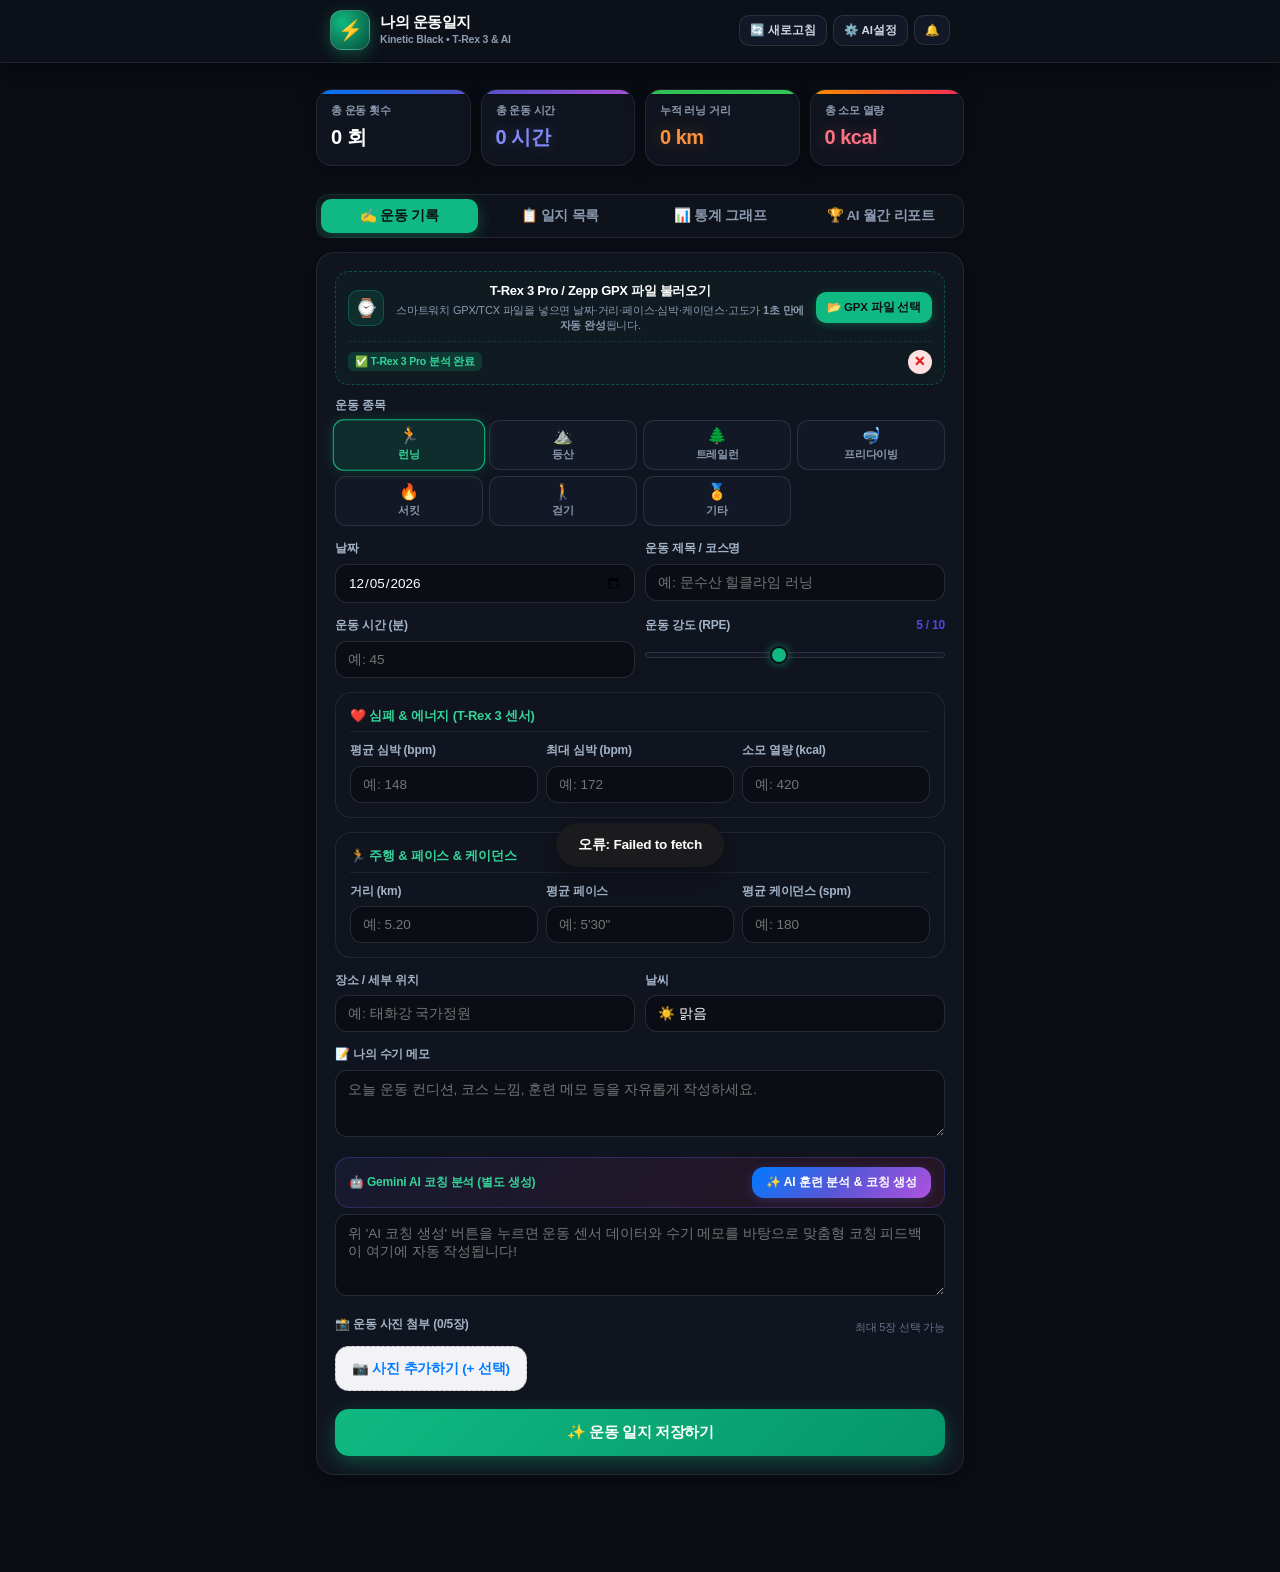
==== index.html @ e581fefd "feat: use real GPX coordinates for 3D relive, alert for non-GPX logs" ====
<!DOCTYPE html>
<html lang="ko">
<head>
  <meta charset="UTF-8">
  <meta name="viewport" content="width=device-width, initial-scale=1.0, maximum-scale=1.0, user-scalable=no">
  <title>🏃 나의 운동일지 | Workout Log</title>
  <!-- Apple Touch Icon & PWA Meta for iOS / Android Home Screen -->
  <link rel="apple-touch-icon" sizes="180x180" href="apple-touch-icon.png">
  <link rel="icon" type="image/png" sizes="32x32" href="favicon-32x32.png">
  <link rel="icon" type="image/png" sizes="192x192" href="icon-192.png">
  <link rel="shortcut icon" href="favicon.ico">
  <link rel="manifest" href="manifest.json">
  <meta name="apple-mobile-web-app-capable" content="yes">
  <meta name="apple-mobile-web-app-status-bar-style" content="black-translucent">
  <meta name="apple-mobile-web-app-title" content="운동일지">
  <meta name="theme-color" content="#0B120F">
  <!-- Chart.js CDN -->
  <script src="https://cdn.jsdelivr.net/npm/chart.js"></script>
  
  <style>
    @import url('https://fonts.googleapis.com/css2?family=Pretendard:wght@300;400;500;600;700;800;900&display=swap');
    
    * {
      box-sizing: border-box;
      margin: 0;
      padding: 0;
      -webkit-tap-highlight-color: transparent;
    }
    
    body {
      font-family: -apple-system, BlinkMacSystemFont, "SF Pro Display", "SF Pro Text", "Pretendard", system-ui, sans-serif;
      background-color: #F2F2F7;
      color: #000000;
      line-height: 1.45;
      -webkit-font-smoothing: antialiased;
      -moz-osx-font-smoothing: grayscale;
      padding-bottom: calc(env(safe-area-inset-bottom, 20px) + 85px);
    }

    .container {
      max-width: 620px;
      margin: 0 auto;
      padding: 12px 16px;
    }

    /* 📱 Apple iOS Dynamic Frosted Navigation Bar */
    .header {
      background: rgba(255, 255, 255, 0.85);
      backdrop-filter: blur(25px);
      -webkit-backdrop-filter: blur(25px);
      border-bottom: 0.5px solid rgba(60, 60, 67, 0.15);
      position: sticky;
      top: 0;
      z-index: 60;
      padding: 12px 16px;
      padding-top: calc(env(safe-area-inset-top, 0px) + 12px);
    }
    .header-inner {
      max-width: 620px;
      margin: 0 auto;
      display: flex;
      align-items: center;
      justify-content: space-between;
    }
    .logo-box {
      display: flex;
      align-items: center;
      gap: 10px;
    }
    .logo-icon {
      width: 40px;
      height: 40px;
      background: linear-gradient(135deg, #007AFF 0%, #5856D6 100%);
      border-radius: 12px;
      display: flex;
      align-items: center;
      justify-content: center;
      font-size: 20px;
      box-shadow: 0 4px 10px rgba(0, 122, 255, 0.3);
    }
    .logo-text h1 {
      font-size: 18px;
      font-weight: 800;
      color: #000000;
      letter-spacing: -0.5px;
      line-height: 1.2;
    }
    .logo-text p {
      font-size: 11px;
      color: #8E8E93;
      font-weight: 600;
      margin-top: 1px;
    }
    
    .header-actions {
      display: flex;
      align-items: center;
      gap: 6px;
    }
    .btn-header {
      background: rgba(118, 118, 128, 0.12);
      border: none;
      padding: 7px 12px;
      border-radius: 16px;
      font-size: 12px;
      font-weight: 700;
      color: #007AFF;
      cursor: pointer;
      display: inline-flex;
      align-items: center;
      gap: 4px;
      transition: all 0.15s ease;
    }
    .btn-header:active {
      background: rgba(118, 118, 128, 0.24);
      transform: scale(0.95);
    }

    /* 📊 Apple Fitness Style Ring & Summary Cards */
    .stats-grid {
      display: grid;
      grid-template-columns: repeat(2, 1fr);
      gap: 10px;
      margin-top: 14px;
    }
    @media (min-width: 480px) {
      .stats-grid { grid-template-columns: repeat(4, 1fr); }
    }
    .stat-card {
      background: #FFFFFF;
      padding: 14px 15px;
      border-radius: 18px;
      border: 0.5px solid rgba(0, 0, 0, 0.05);
      box-shadow: 0 2px 8px rgba(0, 0, 0, 0.03), 0 8px 20px rgba(0, 0, 0, 0.02);
      position: relative;
      overflow: hidden;
      transition: transform 0.15s;
    }
    .stat-card::before {
      content: '';
      position: absolute;
      top: 0; left: 0; right: 0;
      height: 3.5px;
      border-radius: 18px 18px 0 0;
    }
    .stat-card:nth-child(1)::before { background: linear-gradient(90deg, #007AFF, #5856D6); }
    .stat-card:nth-child(2)::before { background: linear-gradient(90deg, #5856D6, #AF52DE); }
    .stat-card:nth-child(3)::before { background: linear-gradient(90deg, #34C759, #30D158); }
    .stat-card:nth-child(4)::before { background: linear-gradient(90deg, #FF9500, #FF2D55); }

    .stat-label {
      font-size: 11.5px;
      color: #8E8E93;
      font-weight: 700;
      letter-spacing: -0.2px;
      text-transform: uppercase;
    }
    .stat-val {
      font-size: 20px;
      font-weight: 900;
      margin-top: 4px;
      color: #000000;
      letter-spacing: -0.6px;
    }
    .stat-val.orange { color: #FF9500; }
    .stat-val.emerald { color: #34C759; }
    .stat-val.indigo { color: #5856D6; }
    .stat-val.rose { color: #FF2D55; }

    /* 🔘 iOS Segmented Control (Top Tabs) */
    .nav-tabs {
      display: flex;
      background: rgba(118, 118, 128, 0.14);
      padding: 3.5px;
      border-radius: 14px;
      margin-top: 14px;
      gap: 3px;
    }
    .nav-tab {
      flex: 1;
      border: none;
      background: transparent;
      padding: 10px 4px;
      border-radius: 11px;
      font-size: 13.5px;
      font-weight: 600;
      color: #636366;
      cursor: pointer;
      transition: all 0.2s cubic-bezier(0.4, 0, 0.2, 1);
      text-align: center;
      letter-spacing: -0.3px;
    }
    .nav-tab.active {
      background: #FFFFFF;
      color: #000000;
      font-weight: 800;
      box-shadow: 0 3px 9px rgba(0, 0, 0, 0.12), 0 0.5px 2px rgba(0, 0, 0, 0.06);
    }

    /* 📦 iOS Grouped Inset Card */
    .card {
      background: #FFFFFF;
      border-radius: 22px;
      border: 0.5px solid rgba(0, 0, 0, 0.05);
      box-shadow: 0 2px 10px rgba(0, 0, 0, 0.03);
      padding: 18px 16px;
      margin-top: 14px;
    }

    /* Input Mode Toggle */
    .input-mode-toggle {
      display: flex;
      background: #F2F2F7;
      padding: 3.5px;
      border-radius: 12px;
      margin-bottom: 14px;
      border: 0.5px solid rgba(60, 60, 67, 0.08);
      gap: 4px;
    }
    .mode-btn {
      flex: 1;
      border: none;
      background: transparent;
      padding: 8px 6px;
      border-radius: 9px;
      font-size: 12.5px;
      font-weight: 600;
      color: #8E8E93;
      cursor: pointer;
      transition: all 0.15s;
      display: flex;
      align-items: center;
      justify-content: center;
      gap: 4px;
    }
    .mode-btn.active {
      background: #FFFFFF;
      color: #007AFF;
      font-weight: 800;
      box-shadow: 0 1px 4px rgba(0,0,0,0.08);
    }

    /* ⌚ Zepp / T-Rex GPX & TCX Apple Watch Style Importer Box */
    .gpx-import-box {
      background: linear-gradient(135deg, rgba(52, 199, 89, 0.09) 0%, rgba(0, 122, 255, 0.09) 100%);
      border: 1.5px dashed rgba(0, 122, 255, 0.45);
      border-radius: 18px;
      padding: 15px;
      margin-bottom: 14px;
      cursor: pointer;
      transition: all 0.2s ease;
    }
    .gpx-import-box:hover {
      background: linear-gradient(135deg, rgba(52, 199, 89, 0.14) 0%, rgba(0, 122, 255, 0.14) 100%);
      border-color: #007AFF;
    }
    .gpx-import-box.dragover {
      border-color: #007AFF;
      background: rgba(0, 122, 255, 0.18);
      box-shadow: 0 0 0 3px rgba(0, 122, 255, 0.25);
    }
    .gpx-import-inner {
      display: flex;
      align-items: center;
      justify-content: space-between;
      gap: 12px;
    }
    .gpx-icon {
      font-size: 24px;
      flex-shrink: 0;
      width: 44px;
      height: 44px;
      background: #FFFFFF;
      border-radius: 14px;
      display: flex;
      align-items: center;
      justify-content: center;
      border: 0.5px solid rgba(0, 122, 255, 0.25);
      box-shadow: 0 2px 8px rgba(0, 0, 0, 0.06);
    }
    .gpx-text { flex: 1; min-width: 0; }
    .gpx-text strong {
      display: block;
      font-size: 14px;
      color: #000000;
      font-weight: 800;
      letter-spacing: -0.3px;
    }
    .gpx-text p {
      font-size: 11.5px;
      color: #636366;
      margin-top: 2px;
      line-height: 1.35;
    }
    .gpx-upload-btn {
      background: #007AFF;
      color: #FFFFFF;
      border: none;
      padding: 9px 15px;
      border-radius: 14px;
      font-size: 12.5px;
      font-weight: 700;
      cursor: pointer;
      white-space: nowrap;
      flex-shrink: 0;
      transition: all 0.15s;
      display: inline-flex;
      align-items: center;
      gap: 4px;
      box-shadow: 0 3px 10px rgba(0, 122, 255, 0.35);
    }
    .gpx-upload-btn:active {
      background: #0062cc;
      transform: scale(0.96);
    }
    
    .gpx-result-banner {
      margin-top: 12px;
      padding-top: 10px;
      border-top: 1px dashed rgba(0, 122, 255, 0.3);
      display: flex;
      align-items: center;
      justify-content: space-between;
      gap: 8px;
      font-size: 12px;
    }
    .gpx-result-content {
      display: flex;
      flex-wrap: wrap;
      align-items: center;
      gap: 6px;
    }
    .gpx-badge {
      background: #D4F7DC;
      color: #197B30;
      font-weight: 800;
      font-size: 11px;
      padding: 3px 9px;
      border-radius: 8px;
    }
    .gpx-summary-text {
      font-weight: 700;
      color: #1C1C1E;
      font-size: 12.5px;
    }
    .gpx-clear-btn {
      background: #FEE2E2;
      border: none;
      color: #DC2626;
      width: 24px;
      height: 24px;
      border-radius: 50%;
      font-size: 12px;
      font-weight: 800;
      cursor: pointer;
      display: flex;
      align-items: center;
      justify-content: center;
    }

    /* 🏃 iOS Apple Watch Squircle Sport Selector Grid */
    .sport-grid {
      display: grid;
      grid-template-columns: repeat(3, 1fr);
      gap: 8px;
      margin-top: 6px;
    }
    @media (min-width: 480px) {
      .sport-grid { grid-template-columns: repeat(6, 1fr); }
    }
    .sport-btn {
      background: #F2F2F7;
      border: 0.5px solid rgba(60, 60, 67, 0.08);
      border-radius: 16px;
      padding: 12px 4px;
      display: flex;
      flex-direction: column;
      align-items: center;
      gap: 4px;
      cursor: pointer;
      font-size: 12.5px;
      font-weight: 700;
      color: #3A3A3C;
      transition: all 0.15s cubic-bezier(0.4, 0, 0.2, 1);
    }
    .sport-btn .icon { font-size: 22px; }
    .sport-btn.active {
      background: #007AFF;
      color: #FFFFFF;
      border-color: transparent;
      box-shadow: 0 4px 14px rgba(0, 122, 255, 0.4);
      transform: scale(1.03);
    }
    .sport-btn:active {
      transform: scale(0.95);
    }

    /* 📝 iOS Clean Form Controls */
    .form-group { margin-top: 14px; }
    .form-label {
      display: block;
      font-size: 12.5px;
      font-weight: 700;
      color: #8E8E93;
      margin-bottom: 5px;
      letter-spacing: -0.2px;
    }
    .form-input, .form-select, .form-textarea {
      width: 100%;
      padding: 12px 14px;
      border: 0.5px solid rgba(60, 60, 67, 0.15);
      border-radius: 14px;
      font-size: 15px;
      background: #F2F2F7;
      color: #000000;
      outline: none;
      font-family: inherit;
      -webkit-appearance: none;
      transition: all 0.2s;
    }
    .form-input:focus, .form-select:focus, .form-textarea:focus {
      background: #FFFFFF;
      border-color: #007AFF;
      box-shadow: 0 0 0 3.5px rgba(0, 122, 255, 0.18);
    }
    .grid-2 { display: grid; grid-template-columns: 1fr 1fr; gap: 10px; }
    .grid-3 { display: grid; grid-template-columns: 1fr 1fr 1fr; gap: 8px; }

    /* Dynamic Category Box */
    .dynamic-box {
      margin-top: 14px;
      padding: 14px 15px;
      border-radius: 18px;
      border: 0.5px solid rgba(60, 60, 67, 0.08);
      background: #F2F2F7;
    }
    .box-title {
      font-size: 12.5px;
      font-weight: 800;
      color: #3A3A3C;
      margin-bottom: 8px;
      display: flex;
      align-items: center;
      gap: 5px;
      letter-spacing: -0.2px;
    }

    /* 🤖 GEMINI AI COACH BAR (Apple Intelligence Style) */
    .ai-coach-bar {
      display: flex;
      align-items: center;
      justify-content: space-between;
      background: linear-gradient(135deg, rgba(88, 86, 214, 0.1) 0%, rgba(255, 45, 85, 0.1) 100%);
      border: 0.5px solid rgba(88, 86, 214, 0.3);
      border-radius: 14px;
      padding: 9px 13px;
      margin-bottom: 6px;
    }
    .ai-coach-btn {
      background: linear-gradient(135deg, #007AFF 0%, #5856D6 50%, #AF52DE 100%);
      color: #FFFFFF;
      border: none;
      padding: 7px 14px;
      border-radius: 12px;
      font-size: 12px;
      font-weight: 800;
      cursor: pointer;
      display: inline-flex;
      align-items: center;
      gap: 4px;
      box-shadow: 0 2px 10px rgba(88, 86, 214, 0.3);
      transition: all 0.15s;
    }
    .ai-coach-btn:active {
      transform: scale(0.96);
      opacity: 0.9;
    }
    .ai-coach-btn:disabled {
      background: #C7C7CC;
      box-shadow: none;
      cursor: not-allowed;
    }

    /* Multi Photo Upload */
    .photo-upload-btn {
      display: inline-flex;
      align-items: center;
      gap: 6px;
      background: #F2F2F7;
      border: 1px dashed rgba(60, 60, 67, 0.3);
      padding: 12px 16px;
      border-radius: 14px;
      font-size: 13.5px;
      font-weight: 700;
      color: #007AFF;
      cursor: pointer;
      transition: all 0.2s;
    }
    .photo-upload-btn:active { background: #E5E5EA; }
    
    .photos-preview-grid {
      display: grid;
      grid-template-columns: repeat(auto-fill, minmax(88px, 1fr));
      gap: 8px;
      margin-top: 10px;
    }
    .photo-preview-item {
      position: relative;
      border-radius: 14px;
      overflow: hidden;
      aspect-ratio: 1 / 1;
      background: #000000;
      border: 0.5px solid rgba(0, 0, 0, 0.1);
      box-shadow: 0 2px 6px rgba(0,0,0,0.08);
    }
    .photo-preview-item img {
      width: 100%;
      height: 100%;
      object-fit: cover;
      display: block;
    }
    .photo-delete-btn {
      position: absolute;
      top: 4px;
      right: 4px;
      background: rgba(255, 59, 48, 0.95);
      color: #FFFFFF;
      border: none;
      border-radius: 50%;
      width: 24px;
      height: 24px;
      font-size: 13px;
      font-weight: 800;
      cursor: pointer;
      display: flex;
      align-items: center;
      justify-content: center;
      box-shadow: 0 2px 5px rgba(0,0,0,0.3);
    }

    /* 🚀 iOS Primary Action Button */
    .submit-btn {
      width: 100%;
      margin-top: 18px;
      background: #007AFF;
      color: #FFFFFF;
      border: none;
      padding: 15px;
      border-radius: 16px;
      font-size: 16.5px;
      font-weight: 800;
      letter-spacing: -0.4px;
      cursor: pointer;
      box-shadow: 0 5px 16px rgba(0, 122, 255, 0.38);
      transition: all 0.15s ease;
    }
    .submit-btn:active {
      transform: scale(0.98);
      background: #0062cc;
    }
    .submit-btn:disabled {
      background: #C7C7CC;
      box-shadow: none;
      cursor: not-allowed;
    }

    /* Filter Pills */
    .filter-scroll {
      display: flex;
      gap: 6px;
      overflow-x: auto;
      padding-bottom: 4px;
      margin-top: 12px;
      -webkit-overflow-scrolling: touch;
    }
    .filter-pill {
      white-space: nowrap;
      border: 0.5px solid rgba(60, 60, 67, 0.15);
      background: #FFFFFF;
      color: #636366;
      padding: 7px 14px;
      border-radius: 18px;
      font-size: 13px;
      font-weight: 700;
      cursor: pointer;
      transition: all 0.15s;
    }
    .filter-pill.active {
      background: #007AFF;
      color: #FFFFFF;
      border-color: #007AFF;
      box-shadow: 0 3px 10px rgba(0, 122, 255, 0.3);
    }

    /* 📋 iOS Workout Log List Cards */
    .log-item {
      background: #FFFFFF;
      border: 0.5px solid rgba(0, 0, 0, 0.05);
      border-radius: 20px;
      padding: 16px 17px;
      margin-top: 12px;
      box-shadow: 0 2px 10px rgba(0, 0, 0, 0.03);
    }
    .log-item-header {
      display: flex;
      justify-content: space-between;
      align-items: center;
      margin-bottom: 7px;
    }
    .sport-tag {
      font-size: 11.5px;
      font-weight: 800;
      padding: 3px 9px;
      border-radius: 7px;
      background: rgba(0, 122, 255, 0.12);
      color: #007AFF;
    }
    .sport-tag.running { background: rgba(255, 149, 0, 0.14); color: #FF9500; }
    .sport-tag.hiking { background: rgba(52, 199, 89, 0.14); color: #34C759; }
    .sport-tag.trail { background: rgba(0, 199, 190, 0.14); color: #00C7BE; }
    .sport-tag.diving { background: rgba(90, 200, 250, 0.14); color: #007AFF; }
    .sport-tag.circuit { background: rgba(255, 45, 85, 0.14); color: #FF2D55; }
    .sport-tag.walking { background: rgba(175, 82, 222, 0.14); color: #AF52DE; }

    .log-date {
      font-size: 12.5px;
      color: #8E8E93;
      font-weight: 600;
    }
    .log-title {
      font-size: 16px;
      font-weight: 800;
      color: #000000;
      margin-bottom: 7px;
      letter-spacing: -0.3px;
    }
    
    .log-actions {
      display: flex;
      align-items: center;
      gap: 5px;
    }
    .btn-action {
      border: none;
      background: #F2F2F7;
      padding: 5px 9px;
      border-radius: 9px;
      font-size: 11.5px;
      font-weight: 700;
      color: #636366;
      cursor: pointer;
      transition: all 0.15s;
    }
    .btn-action.edit:active { background: rgba(0, 122, 255, 0.15); color: #007AFF; }
    .btn-action.del:active { background: rgba(255, 59, 48, 0.15); color: #FF3B30; }

    .log-metrics {
      display: flex;
      flex-wrap: wrap;
      gap: 7px 11px;
      font-size: 13.5px;
      font-weight: 700;
      margin-bottom: 7px;
    }
    .metric-badge {
      display: inline-flex;
      align-items: center;
      gap: 3px;
    }
    .metric-val { color: #007AFF; font-weight: 800; }
    .metric-rpe {
      background: rgba(0, 122, 255, 0.12);
      color: #007AFF;
      font-size: 11.5px;
      padding: 2px 7px;
      border-radius: 7px;
      font-weight: 800;
    }
    .log-notes {
      font-size: 13px;
      color: #3A3A3C;
      background: #F2F2F7;
      padding: 12px 14px;
      border-radius: 14px;
      margin-top: 7px;
      white-space: pre-wrap;
      line-height: 1.5;
      border-left: 3.5px solid #007AFF;
    }

    /* Log Multi-Photo Gallery Horizontal Scroll */
    .log-photos-gallery {
      display: flex;
      gap: 8px;
      overflow-x: auto;
      margin-top: 10px;
      padding-bottom: 4px;
      -webkit-overflow-scrolling: touch;
    }
    .log-photo-item {
      flex: 0 0 135px;
      height: 110px;
      border-radius: 14px;
      overflow: hidden;
      background: #E5E5EA;
      border: 0.5px solid rgba(0, 0, 0, 0.08);
      cursor: pointer;
    }
    .log-photo-item.single {
      flex: 1 1 100%;
      height: 190px;
    }
    .log-photo-item img {
      width: 100%;
      height: 100%;
      object-fit: cover;
      display: block;
      transition: transform 0.2s;
    }
    .log-photo-item:active img { transform: scale(0.97); }

    /* 💬 COMMENTS SECTION (원래의 작고 깔끔한 글자 크기 복원) */
    .comments-wrapper {
      margin-top: 10px;
      border-top: 1px dashed rgba(60, 60, 67, 0.15);
      padding-top: 8px;
    }
    .comments-header {
      display: flex;
      justify-content: space-between;
      align-items: center;
      font-size: 11px;
      font-weight: 700;
      color: #8E8E93;
      margin-bottom: 6px;
    }
    .comment-list {
      display: flex;
      flex-direction: column;
      gap: 5px;
      margin-bottom: 6px;
    }
    .comment-item {
      background: #F2F2F7;
      border: 0.5px solid rgba(60, 60, 67, 0.08);
      border-radius: 9px;
      padding: 6px 9px;
      font-size: 11px;
    }
    .comment-header {
      display: flex;
      justify-content: space-between;
      align-items: center;
      margin-bottom: 2px;
    }
    .comment-author {
      font-weight: 700;
      color: #007AFF;
      display: flex;
      align-items: center;
      gap: 3px;
      font-size: 11px;
    }
    .comment-meta-right {
      display: flex;
      align-items: center;
      gap: 4px;
    }
    .comment-time {
      font-size: 9.5px;
      color: #8E8E93;
    }
    .comment-action-btn {
      background: none;
      border: none;
      font-size: 10.5px;
      color: #8E8E93;
      cursor: pointer;
      padding: 1px 3px;
      border-radius: 4px;
      line-height: 1;
    }
    .comment-action-btn:active { color: #007AFF; background: rgba(0, 122, 255, 0.12); }
    .comment-action-btn.delete:active { color: #FF3B30; background: rgba(255, 59, 48, 0.12); }
    .comment-text {
      color: #1C1C1E;
      line-height: 1.35;
      word-break: break-word;
      font-size: 11px;
    }

    /* 💬 댓글 입력 폼 (작성자란 너비 슬림 최적화) */
    .comment-form {
      display: flex;
      gap: 5px;
      margin-top: 6px;
      align-items: center;
    }
    .comment-input-author {
      width: 64px !important;
      min-width: 64px !important;
      max-width: 64px !important;
      flex: 0 0 64px !important;
      padding: 6px 2px !important;
      border: 0.5px solid rgba(60, 60, 67, 0.2) !important;
      border-radius: 8px !important;
      font-size: 11px !important;
      font-weight: 700;
      outline: none;
      background: #FFFFFF !important;
      text-align: center;
      text-align-last: center;
      font-family: inherit;
      color: #1C1C1E;
      cursor: pointer;
    }
    .comment-input-text {
      flex: 1 1 auto;
      min-width: 0;
      padding: 6px 9px !important;
      border: 0.5px solid rgba(60, 60, 67, 0.2) !important;
      border-radius: 8px !important;
      font-size: 11.5px !important;
      outline: none;
      background: #FFFFFF !important;
      font-family: inherit;
      color: #1C1C1E;
      -webkit-appearance: none;
    }
    .comment-input-author:focus, .comment-input-text:focus {
      border-color: #007AFF !important;
      box-shadow: 0 0 0 2px rgba(0, 122, 255, 0.15) !important;
    }
    .comment-btn-submit {
      background: #007AFF;
      color: #FFFFFF;
      border: none;
      padding: 6px 11px;
      border-radius: 8px;
      font-size: 11.5px;
      font-weight: 700;
      cursor: pointer;
      white-space: nowrap;
      flex-shrink: 0;
      transition: all 0.15s;
    }
    .comment-btn-submit:active { transform: scale(0.96); }

    /* Chart Box */
    .chart-box {
      background: #FFFFFF;
      border-radius: 22px;
      border: 0.5px solid rgba(0, 0, 0, 0.05);
      box-shadow: 0 2px 10px rgba(0, 0, 0, 0.03);
      padding: 18px;
      margin-top: 14px;
    }
    .chart-title {
      font-size: 14.5px;
      font-weight: 800;
      color: #000000;
      margin-bottom: 12px;
    }
    .chart-container {
      position: relative;
      height: 220px;
      width: 100%;
    }

    /* 🔍 iOS Fullscreen Gallery Modal */
    .modal-overlay {
      position: fixed;
      top: 0; left: 0; right: 0; bottom: 0;
      background: rgba(0, 0, 0, 0.65);
      backdrop-filter: blur(20px);
      -webkit-backdrop-filter: blur(20px);
      z-index: 150;
      display: flex;
      align-items: center;
      justify-content: center;
      padding: 16px;
    }
    .modal-content {
      background: #FFFFFF;
      border-radius: 24px;
      max-width: 500px;
      width: 100%;
      max-height: 90vh;
      overflow-y: auto;
      padding: 22px 18px;
      box-shadow: 0 20px 50px rgba(0, 0, 0, 0.3);
    }
    .modal-header {
      display: flex;
      justify-content: space-between;
      align-items: center;
      margin-bottom: 14px;
      border-bottom: 0.5px solid rgba(60, 60, 67, 0.12);
      padding-bottom: 10px;
    }
    .modal-title {
      font-size: 17.5px;
      font-weight: 800;
      color: #000000;
      letter-spacing: -0.3px;
    }
    .modal-close-btn {
      background: #E5E5EA;
      border: none;
      font-size: 14px;
      font-weight: 800;
      color: #8E8E93;
      width: 30px;
      height: 30px;
      border-radius: 50%;
      cursor: pointer;
      display: flex;
      align-items: center;
      justify-content: center;
    }

    /* 🔍 iOS Fullscreen Gallery Lightbox Modal (사진 확대 & 좌우 스와이프) */
    #photoModal {
      position: fixed !important;
      top: 0 !important;
      left: 0 !important;
      right: 0 !important;
      bottom: 0 !important;
      width: 100vw !important;
      height: 100vh !important;
      background: rgba(0, 0, 0, 0.94) !important;
      backdrop-filter: blur(25px) !important;
      -webkit-backdrop-filter: blur(25px) !important;
      z-index: 9999 !important;
      display: flex !important;
      align-items: center !important;
      justify-content: center !important;
      padding: 16px !important;
      touch-action: none;
    }
    #photoModal.hidden {
      display: none !important;
    }
    .photo-modal-content {
      position: relative;
      max-width: 95vw;
      max-height: 90vh;
      display: flex;
      flex-direction: column;
      align-items: center;
      justify-content: center;
      width: 100%;
    }
    .photo-modal-img-wrap {
      max-width: 100%;
      max-height: 80vh;
      display: flex;
      align-items: center;
      justify-content: center;
      user-select: none;
      touch-action: pan-y;
      width: 100%;
    }
    .photo-modal-img {
      max-width: 100%;
      max-height: 75vh;
      border-radius: 16px;
      object-fit: contain;
      box-shadow: 0 16px 40px rgba(0,0,0,0.6);
      transition: transform 0.2s ease-out;
    }
    .photo-modal-close {
      position: absolute;
      top: -45px;
      right: 4px;
      background: rgba(255, 255, 255, 0.25);
      backdrop-filter: blur(15px);
      -webkit-backdrop-filter: blur(15px);
      border: none;
      color: #FFFFFF;
      font-size: 18px;
      font-weight: 800;
      width: 36px;
      height: 36px;
      border-radius: 50%;
      cursor: pointer;
      display: flex;
      align-items: center;
      justify-content: center;
      z-index: 100;
      box-shadow: 0 2px 8px rgba(0,0,0,0.3);
    }
    .photo-nav-btn {
      position: absolute;
      top: 50%;
      transform: translateY(-50%);
      background: rgba(30, 30, 30, 0.7);
      backdrop-filter: blur(15px);
      -webkit-backdrop-filter: blur(15px);
      color: #FFFFFF;
      border: 0.5px solid rgba(255, 255, 255, 0.2);
      font-size: 28px;
      width: 46px;
      height: 46px;
      border-radius: 50%;
      cursor: pointer;
      display: flex;
      align-items: center;
      justify-content: center;
      z-index: 90;
      transition: all 0.15s;
    }
    .photo-nav-btn.prev { left: -52px; }
    .photo-nav-btn.next { right: -52px; }
    @media (max-width: 600px) {
      .photo-nav-btn.prev { left: 8px; }
      .photo-nav-btn.next { right: 8px; }
    }
    .photo-modal-counter {
      color: #FFFFFF;
      font-size: 13.5px;
      font-weight: 800;
      margin-top: 12px;
      background: rgba(255, 255, 255, 0.15);
      backdrop-filter: blur(15px);
      -webkit-backdrop-filter: blur(15px);
      padding: 4px 14px;
      border-radius: 14px;
      letter-spacing: -0.2px;
    }

    /* 📄 iOS Pagination Bar */
    .pagination-bar {
      display: flex;
      align-items: center;
      justify-content: space-between;
      background: #FFFFFF;
      border: 0.5px solid rgba(0, 0, 0, 0.05);
      border-radius: 18px;
      padding: 11px 15px;
      margin-top: 14px;
      box-shadow: 0 2px 8px rgba(0, 0, 0, 0.02);
    }
    .page-nav-btn {
      background: #F2F2F7;
      border: none;
      border-radius: 11px;
      padding: 8px 15px;
      font-size: 13px;
      font-weight: 700;
      color: #007AFF;
      cursor: pointer;
      transition: all 0.15s;
    }
    .page-nav-btn:active:not(:disabled) {
      background: #E5E5EA;
      transform: scale(0.96);
    }
    .page-nav-btn:disabled {
      opacity: 0.35;
      cursor: not-allowed;
      color: #8E8E93;
    }
    .page-indicator {
      font-size: 12.5px;
      font-weight: 700;
      color: #8E8E93;
    }
    .page-indicator b {
      color: #007AFF;
      font-weight: 900;
    }

    #toast {
      position: fixed;
      bottom: calc(env(safe-area-inset-bottom, 20px) + 28px);
      left: 50%;
      transform: translateX(-50%);
      background: rgba(28, 28, 30, 0.94);
      backdrop-filter: blur(20px);
      -webkit-backdrop-filter: blur(20px);
      color: #FFFFFF;
      padding: 12px 22px;
      border-radius: 24px;
      font-size: 13.5px;
      font-weight: 700;
      opacity: 0;
      transition: opacity 0.25s, transform 0.25s;
      pointer-events: none;
      z-index: 200;
      box-shadow: 0 10px 30px rgba(0, 0, 0, 0.3);
    }
    #toast.show { opacity: 1; transform: translateX(-50%) translateY(-5px); }
    .hidden { display: none !important; }
  
    /* ================================================================= */
    /* ⚡ KINETIC BLACK (OBSIDIAN & NEON EMERALD) MASTER THEME ENGINE   */
    /* ================================================================= */
    @import url('https://fonts.googleapis.com/css2?family=Pretendard:wght@400;600;700;800;900&family=JetBrains+Mono:wght@600;700;800&display=swap');
    
    html {
      max-width: 100%;
      overflow-x: hidden;
      background-color: #0A0D14 !important;
    }
    body {
      font-family: -apple-system, BlinkMacSystemFont, "Pretendard", "Segoe UI", Roboto, sans-serif !important;
      background-color: #0A0D14 !important;
      color: #F8FAFC !important;
      letter-spacing: -0.2px;
      max-width: 100%;
      overflow-x: hidden;
    }
    .container {
      max-width: 680px !important;
      width: 100%;
      box-sizing: border-box;
      overflow-x: hidden;
    }

    /* ⚡ Header (Mobile Slim, Notch Safe Area) */
    .header {
      background: rgba(13, 17, 26, 0.95) !important;
      backdrop-filter: blur(20px) !important;
      -webkit-backdrop-filter: blur(20px) !important;
      border-bottom: 1px solid rgba(255, 255, 255, 0.08) !important;
      padding-top: calc(0.65rem + env(safe-area-inset-top)) !important;
      box-shadow: 0 8px 30px rgba(0, 0, 0, 0.5) !important;
    }
    .logo-icon {
      background: radial-gradient(circle at 30% 30%, #10B981, #064E3B) !important;
      border-radius: 12px !important;
      box-shadow: 0 4px 16px rgba(16, 185, 129, 0.35) !important;
      border: 1px solid rgba(255, 255, 255, 0.2) !important;
      color: #FFFFFF !important;
    }
    .logo-text h1 { color: #FFFFFF !important; font-weight: 900 !important; font-size: 15px !important; }
    .logo-text p { color: #8C9BB0 !important; font-weight: 600 !important; font-size: 10.5px !important; }
    
    .btn-header {
      background: #131826 !important;
      border: 1px solid rgba(255, 255, 255, 0.1) !important;
      color: #D1D8E5 !important;
      border-radius: 10px !important;
      padding: 7px 10px !important;
      font-size: 11.5px !important;
      font-weight: 700 !important;
      transition: all 0.15s ease !important;
    }
    .btn-header:hover {
      background: #1C2337 !important;
      color: #FFFFFF !important;
      border-color: rgba(16, 185, 129, 0.3) !important;
    }
    .btn-header .btn-text { display: none !important; }
    @media (min-width: 540px) {
      .btn-header .btn-text { display: inline !important; }
    }

    /* 📊 Top Stat Cards (Unified Sans-Serif Tabular Numbers) */
    .stats-grid {
      display: grid !important;
      grid-template-columns: repeat(2, 1fr) !important;
      gap: 10px !important;
      margin-top: 14px !important;
    }
    @media (min-width: 520px) {
      .stats-grid { grid-template-columns: repeat(4, 1fr) !important; }
    }
    .stat-card {
      background: #10141E !important;
      border: 1px solid rgba(255, 255, 255, 0.08) !important;
      border-radius: 16px !important;
      padding: 13px 14px !important;
      box-shadow: 0 4px 20px rgba(0, 0, 0, 0.3) !important;
    }
    .stat-label {
      font-size: 11px !important;
      color: #8C9BB0 !important;
      font-weight: 700 !important;
      letter-spacing: -0.2px !important;
      margin-bottom: 2px !important;
      font-family: -apple-system, BlinkMacSystemFont, "Pretendard", "Segoe UI", sans-serif !important;
    }
    .stat-val {
      font-size: 20px !important;
      font-weight: 900 !important;
      font-family: -apple-system, BlinkMacSystemFont, "Pretendard", "Segoe UI", Roboto, sans-serif !important;
      letter-spacing: -0.5px !important;
      font-feature-settings: "tnum" 1 !important;
      color: #FFFFFF !important;
    }
    .stat-val.indigo {
      color: #818CF8 !important;
      text-shadow: 0 0 16px rgba(129, 140, 248, 0.3) !important;
    }
    .stat-val.orange {
      color: #FB923C !important;
      text-shadow: 0 0 16px rgba(251, 146, 60, 0.3) !important;
    }
    .stat-val.rose {
      color: #FB7185 !important;
      text-shadow: 0 0 16px rgba(251, 113, 133, 0.3) !important;
    }

    /* ⚡ Navigation Tabs (Swipeable Wrapper) */
    .nav-tabs-wrapper {
      width: 100%;
      max-width: 100%;
      overflow-x: auto !important;
      -webkit-overflow-scrolling: touch;
      margin-top: 14px;
      scrollbar-width: none;
    }
    .nav-tabs-wrapper::-webkit-scrollbar { display: none; }
    .nav-tabs {
      display: inline-flex !important;
      background: #0E121B !important;
      padding: 4px !important;
      border-radius: 14px !important;
      border: 1px solid rgba(255, 255, 255, 0.08) !important;
      gap: 4px !important;
      min-width: 100% !important;
      width: max-content !important;
    }
    .nav-tab {
      background: transparent !important;
      color: #8C9BB0 !important;
      font-weight: 700 !important;
      border-radius: 10px !important;
      padding: 8px 14px !important;
      white-space: nowrap !important;
      border: none !important;
      transition: all 0.15s ease !important;
    }
    .nav-tab:hover { color: #FFFFFF !important; background: rgba(255, 255, 255, 0.04) !important; }
    .nav-tab.active {
      background: #10B981 !important;
      color: #0A0D14 !important;
      font-weight: 900 !important;
      box-shadow: 0 4px 15px rgba(16, 185, 129, 0.35) !important;
    }

    /* 🏃 7 Sport Selection Buttons */
    .sport-grid {
      display: grid !important;
      grid-template-columns: repeat(4, 1fr) !important;
      gap: 7px !important;
      margin-top: 6px !important;
    }
    @media (max-width: 480px) {
      .sport-grid { grid-template-columns: repeat(3, 1fr) !important; }
    }
    .sport-btn {
      background: #131826 !important;
      border: 1px solid rgba(255, 255, 255, 0.1) !important;
      border-radius: 12px !important;
      padding: 10px 4px !important;
      color: #8C9BB0 !important;
      font-size: 12.5px !important;
      font-weight: 700 !important;
      display: flex !important;
      align-items: center !important;
      justify-content: center !important;
      gap: 5px !important;
      cursor: pointer !important;
      transition: all 0.15s ease !important;
    }
    .sport-btn:hover { border-color: rgba(16, 185, 129, 0.3) !important; color: #FFFFFF !important; }
    .sport-btn.active {
      border-color: #10B981 !important;
      background: rgba(16, 185, 129, 0.14) !important;
      color: #34D399 !important;
      font-weight: 800 !important;
      box-shadow: 0 0 14px rgba(16, 185, 129, 0.25) !important;
    }

    /* ✍️ Form Card & Grids */
    .card {
      background: #10141E !important;
      border: 1px solid rgba(255, 255, 255, 0.08) !important;
      border-radius: 18px !important;
      padding: 18px !important;
      margin-top: 14px !important;
      color: #F8FAFC !important;
      box-shadow: 0 8px 30px rgba(0, 0, 0, 0.3) !important;
    }
    .form-group { margin-bottom: 14px !important; }
    .form-label {
      display: block !important;
      font-size: 12px !important;
      font-weight: 700 !important;
      color: #A3B3C8 !important;
      margin-bottom: 6px !important;
    }
    .grid-2 { display: grid !important; grid-template-columns: 1fr 1fr !important; gap: 10px !important; }
    .grid-3 { display: grid !important; grid-template-columns: repeat(3, 1fr) !important; gap: 8px !important; }

    /* Inputs, Selects, Textareas */
    .form-input, .form-select, .form-textarea {
      width: 100% !important;
      background: #0A0D14 !important;
      border: 1px solid rgba(255, 255, 255, 0.12) !important;
      border-radius: 12px !important;
      padding: 10px 12px !important;
      font-size: 13.5px !important;
      color: #FFFFFF !important;
      outline: none !important;
      transition: border-color 0.2s, box-shadow 0.2s !important;
    }
    .form-input:focus, .form-select:focus, .form-textarea:focus {
      border-color: #10B981 !important;
      box-shadow: 0 0 0 2px rgba(16, 185, 129, 0.2) !important;
    }

    /* ⌚ T-Rex 3 GPX Import Box */
    .gpx-import-box {
      border: 2px dashed rgba(16, 185, 129, 0.3) !important;
      background: rgba(16, 185, 129, 0.04) !important;
      border-radius: 16px !important;
      padding: 16px !important;
      margin-bottom: 14px !important;
      text-align: center !important;
      cursor: pointer !important;
      transition: all 0.2s ease !important;
    }
    .gpx-import-box:hover, .gpx-import-box.dragover {
      border-color: #10B981 !important;
      background: rgba(16, 185, 129, 0.08) !important;
    }
    .gpx-import-title {
      color: #34D399 !important;
      font-size: 14px !important;
      font-weight: 800 !important;
    }
    .gpx-import-desc {
      color: #8C9BB0 !important;
      font-size: 11.5px !important;
      margin-top: 4px !important;
    }

    /* Dynamic Sensor Boxes */
    .dynamic-box {
      background: #10141E !important;
      border: 1px solid rgba(255, 255, 255, 0.08) !important;
      border-radius: 16px !important;
      padding: 14px !important;
      margin-top: 12px !important;
    }
    .box-title {
      font-size: 13px !important;
      font-weight: 800 !important;
      color: #34D399 !important;
      margin-bottom: 10px !important;
      padding-bottom: 6px !important;
      border-bottom: 1px solid rgba(255, 255, 255, 0.06) !important;
    }

    /* RPE Slider */
    input[type="range"] {
      -webkit-appearance: none !important;
      appearance: none !important;
      width: 100% !important;
      height: 6px !important;
      background: #131826 !important;
      border-radius: 6px !important;
      outline: none !important;
      border: 1px solid rgba(255, 255, 255, 0.1) !important;
    }
    input[type="range"]::-webkit-slider-thumb {
      -webkit-appearance: none !important;
      appearance: none !important;
      width: 18px !important;
      height: 18px !important;
      border-radius: 50% !important;
      background: #10B981 !important;
      cursor: pointer !important;
      box-shadow: 0 0 10px rgba(16, 185, 129, 0.6) !important;
      border: 2px solid #0A0D14 !important;
    }

    /* Submit Button */
    .submit-btn {
      width: 100% !important;
      margin-top: 18px !important;
      background: linear-gradient(135deg, #10B981, #059669) !important;
      color: #FFFFFF !important;
      border: none !important;
      padding: 14px !important;
      border-radius: 14px !important;
      font-size: 15px !important;
      font-weight: 900 !important;
      cursor: pointer !important;
      box-shadow: 0 6px 20px rgba(16, 185, 129, 0.35) !important;
      transition: all 0.2s ease !important;
      display: flex !important;
      align-items: center !important;
      justify-content: center !important;
      gap: 6px !important;
    }
    .submit-btn:hover {
      background: #34D399 !important;
      box-shadow: 0 8px 25px rgba(16, 185, 129, 0.45) !important;
    }
    .submit-btn:active { transform: scale(0.98) !important; }

    /* 📋 Log Items (Ultra High-Contrast Readability) */
    .log-item {
      background: #10141E !important;
      border: 1px solid rgba(255, 255, 255, 0.08) !important;
      border-radius: 18px !important;
      padding: 16px 18px !important;
      margin-top: 14px !important;
      color: #FFFFFF !important;
      box-shadow: 0 4px 20px rgba(0, 0, 0, 0.2) !important;
    }
    .log-title {
      font-size: 16px !important;
      font-weight: 800 !important;
      color: #FFFFFF !important;
      margin-bottom: 8px !important;
    }
    .log-info-row {
      display: flex !important;
      flex-wrap: wrap !important;
      gap: 6px !important;
      align-items: center !important;
      font-size: 12px !important;
      color: #CBD5E1 !important;
      margin-bottom: 10px !important;
    }
    .sport-tag {
      padding: 3px 8px !important;
      border-radius: 6px !important;
      font-size: 11px !important;
      font-weight: 800 !important;
      background: rgba(16, 185, 129, 0.15) !important;
      color: #34D399 !important;
      border: 1px solid rgba(16, 185, 129, 0.3) !important;
    }
    .btn-action {
      background: #131826 !important;
      border: 1px solid rgba(255, 255, 255, 0.1) !important;
      border-radius: 8px !important;
      font-size: 11.5px !important;
      font-weight: 700 !important;
      padding: 5px 9px !important;
      cursor: pointer !important;
      transition: all 0.15s ease !important;
    }
        .btn-action.relive {
      background: linear-gradient(135deg, #ff0055 0%, #ff5e3a 100%);
      color: #ffffff !important;
      border: none !important;
      font-weight: 800;
      box-shadow: 0 2px 6px rgba(255, 0, 85, 0.25);
      display: inline-flex;
      align-items: center;
      gap: 3px;
    }
    .btn-action.relive:hover {
      background: linear-gradient(135deg, #ff2a70 0%, #ff7043 100%) !important;
      transform: translateY(-1px);
      box-shadow: 0 4px 10px rgba(255, 0, 85, 0.4);
    }
    .btn-action.edit {
      color: #38BDF8 !important;
      border-color: rgba(56, 189, 248, 0.3) !important;
      background: rgba(56, 189, 248, 0.08) !important;
    }
    .btn-action.del {
      color: #F87171 !important;
      border-color: rgba(239, 68, 68, 0.3) !important;
      background: rgba(239, 68, 68, 0.08) !important;
    }

    /* 📝 수기 메모 박스 (어두운 배경 + 고대비 화이트) */
    .log-notes {
      background: #0D111A !important;
      border: 1px solid rgba(255, 255, 255, 0.08) !important;
      border-left: 3.5px solid #10B981 !important;
      border-radius: 12px !important;
      padding: 12px 14px !important;
      margin-top: 10px !important;
      color: #E2E8F0 !important;
      font-size: 13px !important;
      line-height: 1.6 !important;
      white-space: pre-wrap !important;
    }
    .log-notes > div:first-child {
      color: #34D399 !important;
      font-weight: 800 !important;
      font-size: 12px !important;
      margin-bottom: 4px !important;
    }

    /* 💬 댓글 박스 */
    .comments-wrapper {
      margin-top: 12px !important;
      border-top: 1px dashed rgba(255, 255, 255, 0.1) !important;
      padding-top: 10px !important;
    }
    .comments-header {
      color: #8C9BB0 !important;
      font-size: 12px !important;
      font-weight: 700 !important;
      margin-bottom: 8px !important;
    }
    .comment-item {
      background: #0D111A !important;
      border: 1px solid rgba(255, 255, 255, 0.08) !important;
      border-radius: 12px !important;
      padding: 10px 12px !important;
      margin-bottom: 6px !important;
    }
    .comment-author { color: #38BDF8 !important; font-weight: 800 !important; font-size: 12px !important; }
    .comment-time { color: #64748B !important; font-size: 11px !important; }
    .comment-text { color: #E2E8F0 !important; font-size: 13px !important; margin-top: 4px !important; }
    .comment-input-author, .comment-input-text {
      background: #0A0D14 !important;
      border: 1px solid rgba(255, 255, 255, 0.15) !important;
      color: #FFFFFF !important;
      border-radius: 10px !important;
      padding: 8px 12px !important;
      font-size: 13px !important;
    }
    .comment-submit-btn {
      background: #10B981 !important;
      color: #FFFFFF !important;
      font-weight: 800 !important;
      border: none !important;
      border-radius: 10px !important;
      padding: 8px 16px !important;
      cursor: pointer !important;
    }

    /* ✏️ 수정 모달 가독성 */
    .modal-overlay {
      background: rgba(0, 0, 0, 0.85) !important;
      backdrop-filter: blur(10px) !important;
    }
    .modal-content {
      background: #10141E !important;
      border: 1px solid rgba(255, 255, 255, 0.15) !important;
      color: #FFFFFF !important;
      border-radius: 20px !important;
      box-shadow: 0 20px 60px rgba(0, 0, 0, 0.8) !important;
    }
    .modal-content input, .modal-content select, .modal-content textarea {
      background: #0A0D14 !important;
      border: 1px solid rgba(255, 255, 255, 0.18) !important;
      color: #FFFFFF !important;
      border-radius: 12px !important;
      padding: 11px 13px !important;
      font-size: 13.5px !important;
    }
    .modal-content input:focus, .modal-content select:focus, .modal-content textarea:focus {
      border-color: #10B981 !important;
      box-shadow: 0 0 0 2px rgba(16, 185, 129, 0.2) !important;
    }

    /* 🚨 ABSOLUTE TAB HIDDEN PRESERVATION (DO NOT BREAK) */
    .hidden {
      display: none !important;
    }

  
    /* ================================================================= */
    /* 🎯 SURGICAL WORKOUT LOG POLISH & COMPACT MOBILE OPTIMIZATION      */
    /* ================================================================= */

    /* 1. 징징이 / 다람이 댓글 작성자 선택창 잘림 방지 및 고대비 가독성 */
    .comment-input-author {
      min-width: 96px !important;
      width: auto !important;
      padding: 7px 20px 7px 10px !important;
      background: #131826 !important;
      color: #FFFFFF !important;
      border: 1px solid rgba(255, 255, 255, 0.18) !important;
      border-radius: 10px !important;
      font-size: 13px !important;
      font-weight: 800 !important;
      cursor: pointer !important;
      flex-shrink: 0 !important;
    }
    .comment-input-author option {
      background: #131826 !important;
      color: #FFFFFF !important;
    }

    /* 2. 일지 목록 필터 알약 버튼 테마 통일 및 두꺼운 스크롤바 완전 제거 */
    .filter-scroll {
      display: flex !important;
      gap: 7px !important;
      overflow-x: auto !important;
      padding: 6px 2px 8px 2px !important;
      margin-top: 10px !important;
      -webkit-overflow-scrolling: touch !important;
      scrollbar-width: none !important;
      -ms-overflow-style: none !important;
    }
    .filter-scroll::-webkit-scrollbar {
      display: none !important;
      width: 0 !important;
      height: 0 !important;
    }
    .filter-pill {
      background: #131826 !important;
      border: 1px solid rgba(255, 255, 255, 0.1) !important;
      color: #8C9BB0 !important;
      border-radius: 14px !important;
      padding: 6px 12px !important;
      font-size: 12px !important;
      font-weight: 700 !important;
      white-space: nowrap !important;
      cursor: pointer !important;
      transition: all 0.15s ease !important;
    }
    .filter-pill:hover {
      background: #1C2337 !important;
      color: #FFFFFF !important;
      border-color: rgba(16, 185, 129, 0.3) !important;
    }
    .filter-pill.active {
      background: #10B981 !important;
      border-color: #10B981 !important;
      color: #0A0D14 !important;
      font-weight: 900 !important;
      box-shadow: 0 4px 15px rgba(16, 185, 129, 0.35) !important;
    }

    /* 3. 운동 종목 버튼 콤팩트화 (과도한 크기/높이 축소 및 정돈) */
    .sport-grid {
      display: grid !important;
      grid-template-columns: repeat(4, 1fr) !important;
      gap: 6px !important;
      margin-top: 6px !important;
    }
    .sport-btn {
      background: #131826 !important;
      border: 1px solid rgba(255, 255, 255, 0.1) !important;
      border-radius: 11px !important;
      padding: 7px 4px !important;
      color: #8C9BB0 !important;
      font-size: 11.5px !important;
      font-weight: 700 !important;
      display: flex !important;
      flex-direction: column !important;
      align-items: center !important;
      justify-content: center !important;
      gap: 3px !important;
      min-height: 46px !important;
      cursor: pointer !important;
      transition: all 0.15s ease !important;
    }
    .sport-btn .icon {
      font-size: 16px !important;
      line-height: 1 !important;
    }
    .sport-btn span:last-child {
      font-size: 11px !important;
      letter-spacing: -0.3px !important;
    }
    .sport-btn:hover {
      border-color: rgba(16, 185, 129, 0.3) !important;
      color: #FFFFFF !important;
    }
    .sport-btn.active {
      border-color: #10B981 !important;
      background: rgba(16, 185, 129, 0.15) !important;
      color: #34D399 !important;
      font-weight: 800 !important;
      box-shadow: 0 0 12px rgba(16, 185, 129, 0.25) !important;
    }

    /* 4. GPX 불러오기 창 콤팩트화 & 글씨 시인성 극대화 */
    .gpx-import-box {
      background: rgba(16, 185, 129, 0.04) !important;
      border: 1px dashed rgba(16, 185, 129, 0.35) !important;
      border-radius: 14px !important;
      padding: 10px 12px !important;
      margin-bottom: 12px !important;
      cursor: pointer !important;
      transition: all 0.2s ease !important;
    }
    .gpx-import-box:hover, .gpx-import-box.dragover {
      border-color: #10B981 !important;
      background: rgba(16, 185, 129, 0.08) !important;
    }
    .gpx-import-inner {
      display: flex !important;
      align-items: center !important;
      justify-content: space-between !important;
      gap: 10px !important;
    }
    .gpx-icon {
      width: 36px !important;
      height: 36px !important;
      font-size: 18px !important;
      background: rgba(16, 185, 129, 0.12) !important;
      border: 1px solid rgba(16, 185, 129, 0.3) !important;
      border-radius: 10px !important;
      box-shadow: none !important;
      flex-shrink: 0 !important;
      display: flex !important;
      align-items: center !important;
      justify-content: center !important;
    }
    .gpx-text strong {
      display: block !important;
      font-size: 13px !important;
      font-weight: 800 !important;
      color: #FFFFFF !important;
      letter-spacing: -0.3px !important;
    }
    .gpx-text p {
      font-size: 11px !important;
      color: #8C9BB0 !important;
      margin-top: 2px !important;
      line-height: 1.35 !important;
    }
    .gpx-upload-btn {
      background: #10B981 !important;
      color: #0A0D14 !important;
      border: none !important;
      padding: 7px 11px !important;
      border-radius: 10px !important;
      font-size: 11.5px !important;
      font-weight: 800 !important;
      box-shadow: 0 2px 10px rgba(16, 185, 129, 0.3) !important;
      flex-shrink: 0 !important;
      white-space: nowrap !important;
      display: inline-flex !important;
      align-items: center !important;
      gap: 4px !important;
    }
    .gpx-result-banner {
      margin-top: 8px !important;
      padding-top: 8px !important;
      border-top: 1px dashed rgba(16, 185, 129, 0.2) !important;
      display: flex !important;
      align-items: center !important;
      justify-content: space-between !important;
      gap: 8px !important;
      font-size: 11.5px !important;
    }
    .gpx-summary-text {
      color: #FFFFFF !important;
      font-weight: 700 !important;
    }
    .gpx-badge {
      background: rgba(16, 185, 129, 0.2) !important;
      color: #34D399 !important;
      font-weight: 800 !important;
      font-size: 10.5px !important;
      padding: 2px 7px !important;
      border-radius: 6px !important;
    }

  
    /* 🎬 3D RELIVE ROUTE PLAYER STYLES */
    .btn-relive-trigger {
      display: inline-flex;
      align-items: center;
      gap: 6px;
      background: linear-gradient(135deg, #ff0055 0%, #ff5e3a 100%);
      color: #ffffff !important;
      font-size: 12.5px;
      font-weight: 800;
      padding: 7px 14px;
      border: none;
      border-radius: 12px;
      cursor: pointer;
      box-shadow: 0 4px 14px rgba(255, 0, 85, 0.35);
      transition: all 0.2s cubic-bezier(0.16, 1, 0.3, 1);
      text-decoration: none;
    }
    .btn-relive-trigger:hover {
      transform: translateY(-1px) scale(1.02);
      box-shadow: 0 6px 20px rgba(255, 0, 85, 0.5);
    }
    .relive-demo-link {
      display: inline-block;
      margin-top: 4px;
      color: #007AFF;
      font-weight: 700;
      font-size: 11.5px;
      cursor: pointer;
      text-decoration: underline;
      transition: color 0.15s ease;
    }
    .relive-demo-link:hover {
      color: #0056b3;
    }

    /* 🏔️ FULLSCREEN RELIVE 3D MODAL */
    #reliveModal {
      position: fixed;
      inset: 0;
      width: 100vw;
      height: 100vh;
      background: #000000;
      z-index: 999999;
      display: flex;
      flex-direction: column;
      overflow: hidden;
      font-family: -apple-system, BlinkMacSystemFont, "Segoe UI", Roboto, sans-serif;
    }
    #reliveModal.hidden {
      display: none !important;
    }
    #reliveMap {
      position: absolute;
      inset: 0;
      width: 100%;
      height: 100%;
    }

    /* Top Navigation & Info */
    .relive-top-bar {
      position: absolute;
      top: 16px;
      left: 16px;
      right: 16px;
      display: flex;
      justify-content: space-between;
      align-items: flex-start;
      z-index: 10;
      pointer-events: none;
    }
    .relive-title-card {
      background: rgba(15, 23, 42, 0.85);
      backdrop-filter: blur(16px);
      -webkit-backdrop-filter: blur(16px);
      border: 1px solid rgba(255, 255, 255, 0.18);
      border-radius: 18px;
      padding: 10px 18px;
      color: #ffffff;
      pointer-events: auto;
      box-shadow: 0 10px 30px rgba(0,0,0,0.6);
      max-width: 80%;
    }
    .relive-title-card h2 {
      margin: 0;
      font-size: 16px;
      font-weight: 800;
      display: flex;
      align-items: center;
      gap: 8px;
      letter-spacing: -0.3px;
    }
    .relive-title-card p {
      margin: 4px 0 0 0;
      font-size: 12px;
      color: #94a3b8;
      font-weight: 500;
    }
    .relive-close-btn {
      pointer-events: auto;
      width: 40px;
      height: 40px;
      border-radius: 50%;
      background: rgba(15, 23, 42, 0.85);
      backdrop-filter: blur(16px);
      border: 1px solid rgba(255, 255, 255, 0.2);
      color: #ffffff;
      font-size: 20px;
      display: flex;
      align-items: center;
      justify-content: center;
      cursor: pointer;
      box-shadow: 0 10px 30px rgba(0,0,0,0.6);
      transition: all 0.2s;
    }
    .relive-close-btn:hover {
      background: rgba(239, 68, 68, 0.9);
      transform: scale(1.05);
    }

    /* Left Stats HUD */
    .relive-hud-card {
      position: absolute;
      top: 88px;
      left: 16px;
      z-index: 10;
      background: rgba(15, 23, 42, 0.85);
      backdrop-filter: blur(16px);
      -webkit-backdrop-filter: blur(16px);
      border: 1px solid rgba(255, 255, 255, 0.18);
      border-radius: 20px;
      padding: 14px 18px;
      color: #ffffff;
      display: flex;
      flex-direction: column;
      gap: 12px;
      min-width: 140px;
      box-shadow: 0 10px 30px rgba(0,0,0,0.6);
      pointer-events: none;
    }
    .relive-stat-item {
      display: flex;
      flex-direction: column;
    }
    .relive-stat-label {
      font-size: 10px;
      font-weight: 700;
      color: #94a3b8;
      text-transform: uppercase;
      letter-spacing: 0.5px;
      display: flex;
      align-items: center;
      gap: 4px;
    }
    .relive-stat-val {
      font-size: 19px;
      font-weight: 900;
      color: #38bdf8;
      font-variant-numeric: tabular-nums;
      letter-spacing: -0.5px;
    }
    .relive-stat-val.hr {
      color: #ff3b30;
      display: flex;
      align-items: center;
      gap: 6px;
    }
    .relive-stat-val.hr .heart-pulse {
      display: inline-block;
      animation: heartBeat 0.8s infinite ease-in-out;
    }
    @keyframes heartBeat {
      0% { transform: scale(1); }
      14% { transform: scale(1.3); }
      28% { transform: scale(1); }
      42% { transform: scale(1.2); }
      70% { transform: scale(1); }
    }
    .relive-stat-val.ele { color: #34d399; }
    .relive-stat-val.dist { color: #fbbf24; }

    /* Milestone Badge Popup */
    #reliveMilestoneBadge {
      position: absolute;
      top: 90px;
      left: 50%;
      transform: translateX(-50%) translateY(-20px);
      z-index: 15;
      background: linear-gradient(135deg, #ff0055 0%, #ff5e3a 100%);
      color: #ffffff;
      padding: 8px 18px;
      border-radius: 9999px;
      font-weight: 800;
      font-size: 13px;
      box-shadow: 0 8px 24px rgba(255, 0, 85, 0.6);
      opacity: 0;
      pointer-events: none;
      transition: all 0.3s cubic-bezier(0.16, 1, 0.3, 1);
      display: flex;
      align-items: center;
      gap: 6px;
    }
    #reliveMilestoneBadge.show {
      opacity: 1;
      transform: translateX(-50%) translateY(0);
    }

    /* Bottom Control Deck */
    .relive-bottom-deck {
      position: absolute;
      bottom: 16px;
      left: 16px;
      right: 16px;
      background: rgba(15, 23, 42, 0.92);
      backdrop-filter: blur(20px);
      -webkit-backdrop-filter: blur(20px);
      border: 1px solid rgba(255, 255, 255, 0.18);
      border-radius: 22px;
      padding: 12px 18px;
      z-index: 10;
      display: flex;
      flex-direction: column;
      gap: 10px;
      box-shadow: 0 10px 40px rgba(0,0,0,0.7);
    }
    /* Mini Elevation Canvas */
    .relive-ele-canvas-wrap {
      width: 100%;
      height: 38px;
      position: relative;
    }
    #reliveEleCanvas {
      width: 100%;
      height: 100%;
      display: block;
      border-radius: 8px;
    }
    .relive-progress-wrap {
      display: flex;
      align-items: center;
      gap: 12px;
    }
    .relive-time {
      color: #94a3b8;
      font-size: 12px;
      font-weight: 700;
      font-variant-numeric: tabular-nums;
      min-width: 44px;
    }
    .relive-slider {
      flex: 1;
      accent-color: #ff0055;
      cursor: pointer;
      height: 6px;
    }
    .relive-controls {
      display: flex;
      justify-content: space-between;
      align-items: center;
      flex-wrap: wrap;
      gap: 8px;
    }
    .relive-btn {
      background: #ff0055;
      color: #ffffff;
      border: none;
      border-radius: 12px;
      padding: 8px 16px;
      font-size: 13px;
      font-weight: 800;
      cursor: pointer;
      display: inline-flex;
      align-items: center;
      gap: 6px;
      transition: all 0.2s;
    }
    .relive-btn:hover {
      background: #ff2a70;
      transform: scale(1.02);
    }
    .relive-btn.secondary {
      background: rgba(255, 255, 255, 0.12);
      color: #ffffff;
    }
    .relive-btn.secondary:hover {
      background: rgba(255, 255, 255, 0.22);
    }
    .relive-btn.record {
      background: rgba(244, 63, 94, 0.18);
      border: 1px solid rgba(244, 63, 94, 0.5);
      color: #fda4af;
    }
    .relive-btn.record:hover {
      background: rgba(244, 63, 94, 0.35);
      color: #ffffff;
    }
    .relive-btn.recording {
      background: #ef4444 !important;
      color: #ffffff !important;
      animation: recPulse 1s infinite alternate;
    }
    @keyframes recPulse {
      0% { opacity: 1; }
      100% { opacity: 0.6; }
    }
    
  </style>
  <!-- 🗺️ MapLibre GL JS for 3D Relive Route Player -->
  <link href="https://unpkg.com/maplibre-gl@4.7.1/dist/maplibre-gl.css" rel="stylesheet" />
  <script src="https://unpkg.com/maplibre-gl@4.7.1/dist/maplibre-gl.js"></script>
</head>
<body>

  <!-- Header -->
  <header class="header">
    <div class="header-inner">
      <div class="logo-box">
        <div class="logo-icon">⚡</div>
        <div class="logo-text">
          <h1>나의 운동일지</h1>
          <p>Kinetic Black • T-Rex 3 & AI</p>
        </div>
      </div>
      <div class="header-actions">
        <button class="btn-header" onclick="loadData()" title="일지 동기화">
          <span>🔄</span>
          <span class="btn-text">새로고침</span>
        </button>
        <button class="btn-header" onclick="openApiKeyModal()" title="Gemini API 설정">
          <span>⚙️</span>
          <span class="btn-text">AI설정</span>
        </button>
        <button class="btn-header" onclick="testNtfy()" title="알림 테스트">
          <span>🔔</span>
        </button>
      </div>
    </div>
  </header>

  <div class="container">
    
    <!-- Top Summary Stats -->
    <div class="stats-grid">
      <div class="stat-card">
        <div class="stat-label">총 운동 횟수</div>
        <div id="stat-total-workouts" class="stat-val">0 회</div>
      </div>
      <div class="stat-card">
        <div class="stat-label">총 운동 시간</div>
        <div id="stat-total-hours" class="stat-val indigo">0 시간</div>
      </div>
      <div class="stat-card">
        <div class="stat-label">누적 러닝 거리</div>
        <div id="stat-running-km" class="stat-val orange">0 km</div>
      </div>
      <div class="stat-card">
        <div class="stat-label">총 소모 열량</div>
        <div id="stat-total-calories" class="stat-val rose">0 kcal</div>
      </div>
    </div>

    <!-- Navigation Tabs (3 Main Tabs) -->
    <div class="nav-tabs-wrapper"><div class="nav-tabs">
      <button id="tab-new" class="nav-tab active" onclick="switchTab('new')">✍️ 운동 기록</button>
      <button id="tab-list" class="nav-tab" onclick="switchTab('list')">📋 일지 목록</button>
      <button id="tab-charts" class="nav-tab" onclick="switchTab('charts')">📊 통계 그래프</button>
      <button id="tab-ai-report" class="nav-tab" onclick="switchTab('ai-report')">🏆 AI 월간 리포트</button>
    </div></div>

    <!-- VIEW 1: FORM -->
    <section id="view-new" class="card">
      
      <!-- ⌚ T-REX 3 PRO / ZEPP GPX & TCX IMPORT BOX (상단 배치) -->
      <div class="gpx-import-box" id="gpxDropZone" onclick="if(event.target.tagName !== 'BUTTON' && !event.target.closest('.gpx-clear-btn')) document.getElementById('inputGpxFile').click()">
        <div class="gpx-import-inner">
          <div class="gpx-icon">⌚</div>
          <div class="gpx-text">
            <strong>T-Rex 3 Pro / Zepp GPX 파일 불러오기</strong>
            <p>스마트워치 GPX/TCX 파일을 넣으면 날짜·거리·페이스·심박·케이던스·고도가 <b>1초 만에 자동 완성</b>됩니다.</p>
          </div>
          <label for="inputGpxFile" class="gpx-upload-btn" onclick="event.stopPropagation()">
            <span>📂 GPX 파일 선택</span>
          </label>
          <input type="file" id="inputGpxFile" accept=".gpx,.tcx,.xml,*/*" style="display:none;" onchange="handleGpxFileSelect(event)">
        </div>
        <div id="gpxResultBanner" class="gpx-result-banner hidden">
          <div class="gpx-result-content">
            <span class="gpx-badge">✅ T-Rex 3 Pro 분석 완료</span>
            <span id="gpxSummaryText" class="gpx-summary-text"></span>
          </div>
          <div style="display:flex; gap:8px; align-items:center;">
            <button type="button" class="gpx-clear-btn" onclick="clearGpxData(); event.stopPropagation();" title="초기화">✕</button>
          </div>
        </div>
      </div>

      <form id="workoutForm" onsubmit="handleSubmit(event)">
        
        <!-- Sport Selector -->
        <div>
          <label class="form-label">운동 종목</label>
          <div class="sport-grid">
            <button type="button" data-sport="런닝" class="sport-btn active" onclick="selectSport('런닝')">
              <span class="icon">🏃</span>
              <span>런닝</span>
            </button>
            <button type="button" data-sport="등산" class="sport-btn" onclick="selectSport('등산')">
              <span class="icon">⛰️</span>
              <span>등산</span>
            </button>
            <button type="button" data-sport="트레일런닝" class="sport-btn" onclick="selectSport('트레일런닝')">
              <span class="icon">🌲</span>
              <span>트레일런</span>
            </button>
            <button type="button" data-sport="프리다이빙" class="sport-btn" onclick="selectSport('프리다이빙')">
              <span class="icon">🤿</span>
              <span>프리다이빙</span>
            </button>
            <button type="button" data-sport="서킷트레이닝" class="sport-btn" onclick="selectSport('서킷트레이닝')">
              <span class="icon">🔥</span>
              <span>서킷</span>
            </button>
            <button type="button" data-sport="걷기" class="sport-btn" onclick="selectSport('걷기')">
              <span class="icon">🚶</span>
              <span>걷기</span>
            </button>
            <button type="button" data-sport="기타" class="sport-btn" onclick="selectSport('기타')">
              <span class="icon">🏅</span>
              <span>기타</span>
            </button>
          </div>
        </div>

        <!-- Date & Title -->
        <div class="grid-2 form-group">
          <div>
            <label class="form-label">날짜</label>
            <input id="inputDate" type="date" required class="form-input">
          </div>
          <div>
            <label class="form-label">운동 제목 / 코스명</label>
            <input id="inputTitle" type="text" placeholder="예: 문수산 힐클라임 러닝" class="form-input">
          </div>
        </div>

        <!-- Duration & Intensity -->
        <div class="grid-2 form-group">
          <div>
            <label class="form-label">운동 시간 (분)</label>
            <input id="inputDuration" type="number" min="0" placeholder="예: 45" class="form-input">
          </div>
          <div>
            <div style="display:flex; justify-content:space-between;">
              <label class="form-label">운동 강도 (RPE)</label>
              <span id="rpeText" style="font-size:12px; font-weight:700; color:#4f46e5;">5 / 10</span>
            </div>
            <input id="inputIntensity" type="range" min="1" max="10" value="5" oninput="document.getElementById('rpeText').textContent = this.value + ' / 10'" style="width:100%; margin-top:8px;">
          </div>
        </div>

        <!-- ❤️ 1번 항목: 심박수 & 칼로리 (공통 센서 데이터) -->
        <div class="form-group dynamic-box">
          <div class="box-title">❤️ 심폐 & 에너지 (T-Rex 3 센서)</div>
          <div class="grid-3">
            <div>
              <label class="form-label">평균 심박 (bpm)</label>
              <input id="inputAvgHr" type="number" min="0" max="250" placeholder="예: 148" class="form-input">
            </div>
            <div>
              <label class="form-label">최대 심박 (bpm)</label>
              <input id="inputMaxHr" type="number" min="0" max="250" placeholder="예: 172" class="form-input">
            </div>
            <div>
              <label class="form-label">소모 열량 (kcal)</label>
              <input id="inputCalories" type="number" min="0" placeholder="예: 420" class="form-input">
            </div>
          </div>
        </div>

        <!-- DYNAMIC: RUNNING / WALKING / TRAIL (거리, 페이스, 케이던스) -->
        <div id="box-running" class="dynamic-box">
          <div class="box-title">🏃 주행 & 페이스 & 케이던스</div>
          <div class="grid-3">
            <div>
              <label class="form-label">거리 (km)</label>
              <input id="inputDistance" type="number" step="0.01" min="0" placeholder="예: 5.20" class="form-input">
            </div>
            <div>
              <label class="form-label">평균 페이스</label>
              <input id="inputPace" type="text" placeholder="예: 5'30&quot;" class="form-input">
            </div>
            <div>
              <label class="form-label">평균 케이던스 (spm)</label>
              <input id="inputCadence" type="number" min="0" max="300" placeholder="예: 180" class="form-input">
            </div>
          </div>
        </div>

        <!-- DYNAMIC: HIKING / TRAIL ELEVATION (획득고도, 하강고도, 최고고도) -->
        <div id="box-hiking" class="dynamic-box hidden">
          <div class="box-title">⛰️ 고도 프로필 (상승 & 하강)</div>
          <div class="grid-3">
            <div>
              <label class="form-label">획득 고도 (+m)</label>
              <input id="inputElevation" type="number" min="0" placeholder="예: 450" class="form-input">
            </div>
            <div>
              <label class="form-label">하강 고도 (-m)</label>
              <input id="inputElevLoss" type="number" min="0" placeholder="예: 450" class="form-input">
            </div>
            <div>
              <label class="form-label">최고 고도 (m)</label>
              <input id="inputMaxAlt" type="number" min="0" placeholder="예: 600" class="form-input">
            </div>
          </div>
        </div>

        <!-- DYNAMIC: FREEDIVING (수심, 잠수시간, 수온, 종목) -->
        <div id="box-freedive" class="dynamic-box hidden">
          <div class="box-title">🤿 다이빙 프로필 (수심 & 수온)</div>
          <div class="grid-2">
            <div>
              <label class="form-label">최대 수심 (m)</label>
              <input id="inputDepth" type="number" step="0.1" min="0" placeholder="예: 18.5" class="form-input">
            </div>
            <div>
              <label class="form-label">잠수 시간 (분:초)</label>
              <input id="inputDiveTime" type="text" placeholder="예: 01:45" class="form-input">
            </div>
          </div>
          <div class="grid-2" style="margin-top:8px;">
            <div>
              <label class="form-label">수온 (℃)</label>
              <input id="inputWaterTemp" type="number" step="0.1" placeholder="예: 24.5" class="form-input">
            </div>
            <div>
              <label class="form-label">종목 (CWTB, FIM 등)</label>
              <input id="inputDiscipline" type="text" placeholder="예: CWTB" class="form-input">
            </div>
          </div>
        </div>

        <!-- DYNAMIC: OTHER SPORT -->
        <div id="box-other" class="dynamic-box hidden">
          <label class="form-label">종목명 직접 입력</label>
          <input id="inputCustomSport" type="text" placeholder="예: 수영, 클라이밍, 헬스 등" class="form-input">
        </div>

        <!-- Location & Weather -->
        <div class="grid-2 form-group">
          <div>
            <label class="form-label">장소 / 세부 위치</label>
            <input id="inputLocation" type="text" placeholder="예: 태화강 국가정원" class="form-input">
          </div>
          <div>
            <label class="form-label">날씨</label>
            <select id="inputWeather" class="form-select">
              <option value="맑음">☀️ 맑음</option>
              <option value="구름조금">⛅ 구름조금</option>
              <option value="흐림">☁️ 흐림</option>
              <option value="비">🌧️ 비</option>
              <option value="실내">🏠 실내</option>
            </select>
          </div>
        </div>

        <!-- 🤖 GEMINI AI COACH SUMMARY SECTION -->
        <!-- 📝 1. 나의 수기 메모 (사용자 작성 글) -->
        <div class="form-group">
          <label class="form-label">📝 나의 수기 메모</label>
          <textarea id="inputNotes" rows="3" placeholder="오늘 운동 컨디션, 코스 느낌, 훈련 메모 등을 자유롭게 작성하세요." class="form-textarea"></textarea>
        </div>

        <!-- 🤖 2. Gemini AI 코칭 분석 (별도 생성 영역) -->
        <div class="form-group" style="margin-top: 10px;">
          <div class="ai-coach-bar">
            <span style="font-size:12px; font-weight:800; color:#34D399;">🤖 Gemini AI 코칭 분석 (별도 생성)</span>
            <button type="button" id="btnAiCoach" class="ai-coach-btn" onclick="generateAiSummary('new')">
              <span>✨ AI 훈련 분석 & 코칭 생성</span>
            </button>
          </div>
          <textarea id="inputAiSummary" rows="4" placeholder="위 'AI 코칭 생성' 버튼을 누르면 운동 센서 데이터와 수기 메모를 바탕으로 맞춤형 코칭 피드백이 여기에 자동 작성됩니다!" class="form-textarea" style="background:#0A0D14; border-color:rgba(16, 185, 129, 0.3); color:#FFFFFF;"></textarea>
        </div>

        <!-- MULTI PHOTO UPLOAD (최대 5장) -->
        <div class="form-group">
          <div style="display:flex; justify-content:space-between; align-items:center;">
            <label class="form-label" style="margin:0;">📸 운동 사진 첨부 (<span id="photoCountText">0/5</span>장)</label>
            <span style="font-size:11px; color:#64748b;">최대 5장 선택 가능</span>
          </div>
          
          <div style="display:flex; align-items:center; gap:10px; margin-top:6px;">
            <label for="inputPhoto" class="photo-upload-btn">
              <span>📷 사진 추가하기 (+ 선택)</span>
            </label>
            <input type="file" id="inputPhoto" accept="image/*" multiple style="display:none;" onchange="handlePhotosSelect(event, 'new')">
            <button type="button" id="btnRemoveAllPhotos" onclick="removeAllPhotos('new')" class="hidden" style="background:#fee2e2; border:1px solid #fca5a5; color:#b91c1c; padding:8px 12px; border-radius:8px; font-size:12px; font-weight:600; cursor:pointer;">전체 삭제</button>
          </div>

          <div id="photosPreviewGrid" class="photos-preview-grid hidden"></div>
        </div>

        <!-- Submit Button -->
        <button id="submitBtn" type="submit" class="submit-btn">
          ✨ 운동 일지 저장하기
        </button>
      </form>
    </section>

    <!-- VIEW 2: LIST -->
    <section id="view-list" class="hidden">
      <!-- Filter Scroll -->
      <div class="filter-scroll">
        <button class="filter-pill active" onclick="filterLogs('all')">전체</button>
        <button class="filter-pill" onclick="filterLogs('런닝')">🏃 런닝</button>
        <button class="filter-pill" onclick="filterLogs('등산')">⛰️ 등산</button>
        <button class="filter-pill" onclick="filterLogs('트레일런닝')">🌲 트레일런</button>
        <button class="filter-pill" onclick="filterLogs('프리다이빙')">🤿 프리다이빙</button>
        <button class="filter-pill" onclick="filterLogs('서킷트레이닝')">🔥 서킷</button>
        <button class="filter-pill" onclick="filterLogs('걷기')">🚶 걷기</button>
        <button class="filter-pill" onclick="filterLogs('기타')">🏅 기타</button>
      </div>

      <!-- Workout Log List Items -->
      <div id="logsContainer" style="margin-top: 10px;">
        <div style="text-align:center; padding:30px; color:#94a3b8; font-size:14px;">데이터를 불러오는 중입니다...</div>
      </div>
    </section>

    <!-- VIEW 3: CHARTS -->
    <section id="view-charts" class="hidden">
      <div class="chart-box">
        <div class="chart-title">📊 월별 운동 횟수 (종목별)</div>
        <div class="chart-container">
          <canvas id="chartActivity"></canvas>
        </div>
      </div>

      <div class="chart-box">
        <div class="chart-title">🏃 러닝 / 걷기 거리 추세 (km)</div>
        <div class="chart-container">
          <canvas id="chartMileage"></canvas>
        </div>
      </div>

      <div class="chart-box">
        <div class="chart-title">⛰️ 등산 / 트레일런 획득고도 추세 (m)</div>
        <div class="chart-container">
          <canvas id="chartElevation"></canvas>
        </div>
      </div>
    </section>

    <!-- VIEW 4: 🏆 AI 월간 종합 리포트 & 운동능력치 향상 코칭 -->
    <section id="view-ai-report" class="hidden">
      
      <!-- Hero Banner -->
      <div class="card" style="background: radial-gradient(circle at 80% 20%, rgba(16, 185, 129, 0.15), #10141E 70%) !important; border: 1px solid rgba(16, 185, 129, 0.3) !important;">
        <div style="display:flex; align-items:center; justify-content:space-between; margin-bottom:8px;">
          <span style="font-size:11px; font-weight:800; color:#10B981; background:rgba(16, 185, 129, 0.15); padding:3px 9px; border-radius:6px; border:1px solid rgba(16, 185, 129, 0.3);">⚡ GEMINI PERFORMANCE LAB</span>
          <span id="monthlyReportPeriod" style="font-size:11.5px; font-weight:700; color:#8C9BB0;">최근 1~2개월 진단</span>
        </div>
        <h2 style="font-size:18px; font-weight:900; color:#FFFFFF; margin-bottom:6px;">🏆 월간 운동능력치 진단 & AI 코칭 리포트</h2>
        <p style="font-size:12.5px; color:#A3B3C8; line-height:1.5; margin-bottom:14px;">
          최근 1~2개월의 실측 훈련 일지(거리·페이스·심박수·고도·RPE)를 정밀 분석하여, 나의 운동 능력치 향상도와 다음 달 최적의 운동 방향을 전문 코치 수준으로 안내합니다.
        </p>
        <button type="button" id="btnGenMonthlyReport" class="submit-btn" onclick="generateMonthlyAiReport()" style="margin-top:0; padding:12px; font-size:14px;">
          <span>✨ 최근 1~2개월 종합 AI 분석 & 리포트 생성</span>
        </button>
      </div>

      <!-- 최근 1~2개월 핵심 퍼포먼스 요약 그리드 -->
      <div class="stats-grid" style="margin-top:14px;">
        <div class="stat-card">
          <div class="stat-label">분석 훈련 일수</div>
          <div id="mr-total-days" class="stat-val">0 회</div>
        </div>
        <div class="stat-card">
          <div class="stat-label">누적 훈련 시간</div>
          <div id="mr-total-hours" class="stat-val indigo">0 시간</div>
        </div>
        <div class="stat-card">
          <div class="stat-label">러닝 누적 거리</div>
          <div id="mr-running-km" class="stat-val orange">0 km</div>
        </div>
        <div class="stat-card">
          <div class="stat-label">평균 운동 강도</div>
          <div id="mr-avg-rpe" class="stat-val rose">RPE 0</div>
        </div>
      </div>

      <!-- 📊 5대 핵심 운동 능력치 지수 (Athletic Ability Radar/Bars) -->
      <div class="card" style="margin-top:14px;">
        <div style="display:flex; justify-content:space-between; align-items:center; margin-bottom:12px;">
          <h3 style="font-size:15px; font-weight:800; color:#FFFFFF; display:flex; align-items:center; gap:6px;">
            <span>⚡ 5대 핵심 운동능력치 지수</span>
          </h3>
          <span style="font-size:11px; color:#10B981; font-weight:700;">최근 훈련 종합 산출</span>
        </div>

        <div style="display:flex; flex-direction:column; gap:12px;">
          <!-- 1. 유산소 지구력 -->
          <div>
            <div style="display:flex; justify-content:space-between; font-size:12px; font-weight:700; margin-bottom:4px;">
              <span style="color:#CBD5E1;">🏃 유산소 지구력 & 볼륨 (Aerobic Engine)</span>
              <span id="score-aerobic" style="color:#10B981; font-weight:900;">88 / 100</span>
            </div>
            <div style="width:100%; height:8px; background:#131826; border-radius:4px; overflow:hidden; border:1px solid rgba(255,255,255,0.06);">
              <div id="bar-aerobic" style="width:88%; height:100%; background:linear-gradient(90deg, #059669, #10B981); border-radius:4px; transition:width 0.8s ease;"></div>
            </div>
          </div>

          <!-- 2. 페이스 & 스피드 안정성 -->
          <div>
            <div style="display:flex; justify-content:space-between; font-size:12px; font-weight:700; margin-bottom:4px;">
              <span style="color:#CBD5E1;">⚡ 페이스 유지력 & 스피드 (Pace Stability)</span>
              <span id="score-pace" style="color:#38BDF8; font-weight:900;">84 / 100</span>
            </div>
            <div style="width:100%; height:8px; background:#131826; border-radius:4px; overflow:hidden; border:1px solid rgba(255,255,255,0.06);">
              <div id="bar-pace" style="width:84%; height:100%; background:linear-gradient(90deg, #0284C7, #38BDF8); border-radius:4px; transition:width 0.8s ease;"></div>
            </div>
          </div>

          <!-- 3. 심폐 파워 & 등판 지구력 -->
          <div>
            <div style="display:flex; justify-content:space-between; font-size:12px; font-weight:700; margin-bottom:4px;">
              <span style="color:#CBD5E1;">⛰️ 심폐 파워 & 등판력 (Elevation Power)</span>
              <span id="score-elevation" style="color:#F59E0B; font-weight:900;">86 / 100</span>
            </div>
            <div style="width:100%; height:8px; background:#131826; border-radius:4px; overflow:hidden; border:1px solid rgba(255,255,255,0.06);">
              <div id="bar-elevation" style="width:86%; height:100%; background:linear-gradient(90deg, #D97706, #F59E0B); border-radius:4px; transition:width 0.8s ease;"></div>
            </div>
          </div>

          <!-- 4. 무산소 & 특수 지구력 (프리다이빙/서킷) -->
          <div>
            <div style="display:flex; justify-content:space-between; font-size:12px; font-weight:700; margin-bottom:4px;">
              <span style="color:#CBD5E1;">🤿 무산소 대사 & 폐활량 (Anaerobic Capacity)</span>
              <span id="score-anaerobic" style="color:#EC4899; font-weight:900;">82 / 100</span>
            </div>
            <div style="width:100%; height:8px; background:#131826; border-radius:4px; overflow:hidden; border:1px solid rgba(255,255,255,0.06);">
              <div id="bar-anaerobic" style="width:82%; height:100%; background:linear-gradient(90deg, #DB2777, #EC4899); border-radius:4px; transition:width 0.8s ease;"></div>
            </div>
          </div>

          <!-- 5. 훈련 일관성 & 성실도 -->
          <div>
            <div style="display:flex; justify-content:space-between; font-size:12px; font-weight:700; margin-bottom:4px;">
              <span style="color:#CBD5E1;">🔥 훈련 일관성 & 루틴 (Consistency)</span>
              <span id="score-consistency" style="color:#A855F7; font-weight:900;">94 / 100</span>
            </div>
            <div style="width:100%; height:8px; background:#131826; border-radius:4px; overflow:hidden; border:1px solid rgba(255,255,255,0.06);">
              <div id="bar-consistency" style="width:94%; height:100%; background:linear-gradient(90deg, #9333EA, #A855F7); border-radius:4px; transition:width 0.8s ease;"></div>
            </div>
          </div>
        </div>
      </div>

      <!-- 📝 AI 코칭 리포트 결과 박스 -->
      <div class="card" style="margin-top:14px; border:1px solid rgba(16, 185, 129, 0.25) !important;">
        <div style="display:flex; justify-content:space-between; align-items:center; margin-bottom:12px; padding-bottom:8px; border-bottom:1px solid rgba(255,255,255,0.08);">
          <div style="font-size:15px; font-weight:900; color:#FFFFFF; display:flex; align-items:center; gap:6px;">
            <span>🤖 Gemini AI 월간 코칭 분석 리포트</span>
          </div>
          <span id="reportSavedTime" style="font-size:11px; color:#8C9BB0;"></span>
        </div>

        <div id="monthlyReportContent" style="color:#E2E8F0; font-size:13.5px; line-height:1.75; white-space:pre-wrap;">
          <div style="text-align:center; padding:30px 10px; color:#8C9BB0; font-size:13px;">
            상단의 <b>[✨ 최근 1~2개월 종합 AI 분석 & 리포트 생성]</b> 버튼을 누르면<br>
            고객님의 실측 훈련 기록을 분석하여 운동능력치 향상도와 차월 코칭 가이드가 생성됩니다. 🚀
          </div>
        </div>
      </div>

    </section>



  </div>

  <!-- ✏️ EDIT MODAL -->
  <div id="editModal" class="modal-overlay hidden">
    <div class="modal-content">
      <div class="modal-header">
        <div class="modal-title">✏️ 운동 일지 수정</div>
        <button type="button" class="modal-close-btn" onclick="closeEditModal()">✕</button>
      </div>
      
      <form id="editForm" onsubmit="handleEditSubmit(event)">
        <input type="hidden" id="editRowIndex">

        <!-- ⌚ T-Rex 3 GPX File Upload for Edit -->
        <div class="gpx-import-box" id="editGpxDropZone" onclick="if(event.target.tagName !== 'BUTTON' && !event.target.closest('.btn-relive-trigger')) document.getElementById('inputEditGpxFile').click()" style="margin-bottom:14px; padding:12px 14px;">
          <div class="gpx-import-inner" style="gap:10px;">
            <div class="gpx-icon" style="width:36px; height:36px; font-size:18px;">⌚</div>
            <div class="gpx-text">
              <strong style="font-size:13px;">T-Rex 3 GPX 파일로 이 일지 덮어쓰기</strong>
              <p style="font-size:11px; margin-top:2px;">스마트워치 GPX 파일을 넣으면 거리·시간·페이스·심박·고도가 이 수정창에 1초 만에 자동 채워집니다.</p>
            </div>
            <label for="inputEditGpxFile" class="gpx-upload-btn" onclick="event.stopPropagation();" style="padding:6px 12px; font-size:11.5px; border-radius:10px; cursor:pointer;">
              <span>파일 선택</span>
            </label>
            <input type="file" id="inputEditGpxFile" accept=".gpx,.tcx,.xml,*/*" style="display:none;" onchange="handleEditGpxFileSelect(event)">
          </div>
          <div id="editGpxResultBanner" class="gpx-result-banner hidden" style="margin-top:10px; display:flex; justify-content:space-between; align-items:center;">
            <div class="gpx-result-content">
              <span class="gpx-badge">✅ GPX 적용됨</span>
              <span id="editGpxSummaryText" class="gpx-summary-text" style="font-size:11.5px;"></span>
            </div>
            <button type="button" class="btn-relive-trigger" style="padding:5px 12px; font-size:11.5px;" onclick="previewEditRelive(); event.stopPropagation();">
              <span>🎬 3D 재생</span>
            </button>
          </div>
        </div>
        
        <div class="form-group">
          <label class="form-label">운동 종목</label>
          <select id="editSport" class="form-select" onchange="handleEditSportChange(this.value)">
            <option value="런닝">🏃 런닝</option>
            <option value="등산">⛰️ 등산</option>
            <option value="트레일런닝">🌲 트레일런닝</option>
            <option value="프리다이빙">🤿 프리다이빙</option>
            <option value="서킷트레이닝">🔥 서킷트레이닝</option>
            <option value="걷기">🚶 걷기</option>
            <option value="기타">🏅 기타</option>
          </select>
        </div>

        <div class="grid-2 form-group">
          <div>
            <label class="form-label">날짜</label>
            <input id="editDate" type="date" required class="form-input">
          </div>
          <div>
            <label class="form-label">운동 시간 (분)</label>
            <input id="editDuration" type="number" min="0" class="form-input">
          </div>
        </div>

        <div class="form-group">
          <label class="form-label">운동 제목 / 코스명</label>
          <input id="editTitle" type="text" class="form-input">
        </div>

        <div class="form-group">
          <div style="display:flex; justify-content:space-between;">
            <label class="form-label">운동 강도 (RPE)</label>
            <span id="editRpeText" style="font-size:12px; font-weight:700; color:#4f46e5;">5 / 10</span>
          </div>
          <input id="editIntensity" type="range" min="1" max="10" value="5" oninput="document.getElementById('editRpeText').textContent = this.value + ' / 10'" style="width:100%; margin-top:8px;">
        </div>

        <!-- Edit Sensor Stats -->
        <div class="form-group dynamic-box">
          <div class="box-title">❤️ 심폐 & 에너지</div>
          <div class="grid-3">
            <div>
              <label class="form-label">평균 심박 (bpm)</label>
              <input id="editAvgHr" type="number" min="0" max="250" class="form-input">
            </div>
            <div>
              <label class="form-label">최대 심박 (bpm)</label>
              <input id="editMaxHr" type="number" min="0" max="250" class="form-input">
            </div>
            <div>
              <label class="form-label">소모 열량 (kcal)</label>
              <input id="editCalories" type="number" min="0" class="form-input">
            </div>
          </div>
        </div>

        <!-- Dynamic Edit Sections -->
        <div id="edit-box-running" class="dynamic-box">
          <div class="grid-3">
            <div>
              <label class="form-label">거리 (km)</label>
              <input id="editDistance" type="number" step="0.01" min="0" class="form-input">
            </div>
            <div>
              <label class="form-label">평균 페이스</label>
              <input id="editPace" type="text" class="form-input">
            </div>
            <div>
              <label class="form-label">케이던스 (spm)</label>
              <input id="editCadence" type="number" min="0" max="300" class="form-input">
            </div>
          </div>
        </div>

        <div id="edit-box-hiking" class="dynamic-box hidden">
          <div class="grid-3">
            <div>
              <label class="form-label">획득 고도 (+m)</label>
              <input id="editElevation" type="number" min="0" class="form-input">
            </div>
            <div>
              <label class="form-label">하강 고도 (-m)</label>
              <input id="editElevLoss" type="number" min="0" class="form-input">
            </div>
            <div>
              <label class="form-label">최고 고도 (m)</label>
              <input id="editMaxAlt" type="number" min="0" class="form-input">
            </div>
          </div>
        </div>

        <div id="edit-box-freedive" class="dynamic-box hidden">
          <div class="grid-2">
            <div>
              <label class="form-label">최대 수심 (m)</label>
              <input id="editDepth" type="number" step="0.1" min="0" class="form-input">
            </div>
            <div>
              <label class="form-label">잠수 시간 (분:초)</label>
              <input id="editDiveTime" type="text" class="form-input">
            </div>
          </div>
          <div class="grid-2" style="margin-top:8px;">
            <div>
              <label class="form-label">수온 (℃)</label>
              <input id="editWaterTemp" type="number" step="0.1" class="form-input">
            </div>
            <div>
              <label class="form-label">종목</label>
              <input id="editDiscipline" type="text" class="form-input">
            </div>
          </div>
        </div>

        <div id="edit-box-other" class="dynamic-box hidden">
          <label class="form-label">종목명</label>
          <input id="editCustomSport" type="text" class="form-input">
        </div>

        <div class="grid-2 form-group">
          <div>
            <label class="form-label">장소</label>
            <input id="editLocation" type="text" class="form-input">
          </div>
          <div>
            <label class="form-label">날씨</label>
            <select id="editWeather" class="form-select">
              <option value="맑음">☀️ 맑음</option>
              <option value="구름조금">⛅ 구름조금</option>
              <option value="흐림">☁️ 흐림</option>
              <option value="비">🌧️ 비</option>
              <option value="실내">🏠 실내</option>
            </select>
          </div>
        </div>

        <!-- Edit Notes with AI button -->
                <div class="form-group">
          <label class="form-label">📝 나의 수기 메모</label>
          <textarea id="editNotes" rows="3" class="form-textarea"></textarea>
        </div>

        <div class="form-group" style="margin-top: 10px;">
          <div class="ai-coach-bar">
            <span style="font-size:12px; font-weight:800; color:#34D399;">🤖 Gemini AI 코칭 분석 (별도 생성)</span>
            <button type="button" id="btnEditAiCoach" class="ai-coach-btn" onclick="generateAiSummary('edit')">
              <span>✨ AI 훈련 분석 & 코칭 생성</span>
            </button>
          </div>
          <textarea id="editAiSummary" rows="4" class="form-textarea" style="background:#0A0D14; border-color:rgba(16, 185, 129, 0.3); color:#FFFFFF;"></textarea>
        </div>

        <!-- Existing Photos & Add Photos -->
        <div class="form-group">
          <label class="form-label">📸 등록된 사진</label>
          <div id="editExistingPhotos" class="photos-preview-grid"></div>
          
          <div style="margin-top:10px;">
            <label for="editInputPhoto" class="photo-upload-btn" style="font-size:12px; padding:8px 12px;">
              <span>➕ 추가 사진 등록</span>
            </label>
            <input type="file" id="editInputPhoto" accept="image/*" multiple style="display:none;" onchange="handlePhotosSelect(event, 'edit')">
          </div>
          <div id="editPhotosPreviewGrid" class="photos-preview-grid hidden" style="margin-top:6px;"></div>
        </div>

        <div style="display:flex; gap:8px; margin-top:16px;">
          <button type="button" class="btn-action relive" style="flex:1.2; justify-content:center; padding:12px; font-size:13px; border-radius:14px;" onclick="previewEditRelive()">🎬 3D 경로</button>
          <button type="button" class="btn-header" style="flex:1; justify-content:center; padding:12px; border-radius:14px;" onclick="closeEditModal()">취소</button>
          <button type="submit" id="btnEditSubmit" class="submit-btn" style="flex:1.8; margin-top:0; border-radius:14px;">💾 수정 내용 저장</button>
        </div>
      </form>
    </div>
  </div>

  <!-- ⚙️ API KEY MODAL -->
  <div id="apiKeyModal" class="modal-overlay hidden">
    <div class="modal-content" style="max-width: 440px;">
      <div class="modal-header">
        <div class="modal-title">⚙️ Google Gemini AI 설정</div>
        <button type="button" class="modal-close-btn" onclick="closeApiKeyModal()">✕</button>
      </div>
      <div style="font-size:13px; color:#475569; line-height:1.5; margin-bottom:12px;">
        Google AI Studio에서 발급받은 무료 <b>Gemini API Key</b>를 입력하시면 심박수, 케이던스, 페이스를 심층 분석하는 고품질 AI 코칭 요약을 생성해 드립니다!
      </div>
      <form onsubmit="handleSaveApiKey(event)">
        <div class="form-group">
          <label class="form-label">Gemini API Key</label>
          <input id="inputGeminiApiKey" type="password" placeholder="AIzaSy..." class="form-input" required>
        </div>
        <div style="display:flex; gap:8px; margin-top:16px;">
          <button type="button" class="btn-header" style="flex:1; justify-content:center;" onclick="closeApiKeyModal()">닫기</button>
          <button type="submit" id="btnSaveApiKey" class="submit-btn" style="flex:2; margin-top:0;">저장하기</button>
        </div>
      </form>
    </div>
  </div>

  <!-- 🔍 FULLSCREEN PHOTO GALLERY LIGHTBOX (좌우 슬라이드 & 이전/다음 지원) -->
  <div id="photoModal" class="hidden" onclick="closePhotoModal()">
    <div class="photo-modal-content" onclick="event.stopPropagation()">
      <button type="button" class="photo-modal-close" onclick="closePhotoModal()">✕</button>
      
      <!-- Prev Button -->
      <button type="button" id="btnPhotoPrev" class="photo-nav-btn prev" onclick="prevModalPhoto()">‹</button>
      
      <div class="photo-modal-img-wrap" id="photoModalWrap">
        <img id="photoModalImg" src="" alt="확대 사진" class="photo-modal-img" referrerpolicy="no-referrer">
      </div>
      
      <!-- Next Button -->
      <button type="button" id="btnPhotoNext" class="photo-nav-btn next" onclick="nextModalPhoto()">›</button>
      
      <!-- Counter (e.g. 1 / 3) -->
      <div id="photoModalCounter" class="photo-modal-counter">1 / 1</div>
    </div>
  </div>

  <div id="toast">알림</div>

  <script>

    // 🌐 UNIVERSAL GAS / GITHUB PAGES BRIDGE
    const GAS_API_URL = "https://script.google.com/macros/s/AKfycbzh_L-tdRDqQgBHRzU3yEBOhQfeemvg2bsBe39dXGbp-Vado1zyixNqOQzNn9LfcM674A/exec";

    function callGasApi(action, params, onSuccess, onFailure) {
      if (typeof google !== 'undefined' && google.script && google.script.run && typeof google.script.run[action] === 'function') {
        const runner = google.script.run
          .withSuccessHandler(function(res) { if (onSuccess) onSuccess(res); })
          .withFailureHandler(function(err) { if (onFailure) onFailure(err); else alert('오류: ' + (err.message || err)); });
        
        if (Array.isArray(params)) {
          runner[action].apply(runner, params);
        } else if (params !== undefined) {
          runner[action](params);
        } else {
          runner[action]();
        }
      } else {
        // Running on GitHub Pages
        if (action === 'getWorkoutData') {
          fetch(GAS_API_URL + '?action=' + action + '&t=' + Date.now())
            .then(function(res) { return res.json(); })
            .then(function(data) { if (onSuccess) onSuccess(data); })
            .catch(function(err) { if (onFailure) onFailure(err); else alert('API 조회 오류: ' + (err.message || err)); });
        } else {
          fetch(GAS_API_URL, {
            method: 'POST',
            headers: { 'Content-Type': 'text/plain;charset=utf-8' },
            body: JSON.stringify({ action: action, payload: params })
          })
          .then(function(res) { return res.json(); })
          .then(function(data) {
            if (data && data.error) {
              if (onFailure) onFailure(new Error(data.error));
              else alert('실행 실패: ' + data.error);
            } else {
              try {
                if (onSuccess) onSuccess(data);
              } catch(cbErr) {
                console.error('Success callback UI error:', cbErr);
              }
            }
          })
          .catch(function(err) { if (onFailure) onFailure(err); else alert('네트워크 오류: ' + (err.message || err)); });
        }
      }
    }

    let curSport = '런닝';
    let allLogs = [];
    let curFilter = 'all';
    let curPage = 1;
    const PAGE_SIZE = 10;
    let monthlyTrendsData = [];
    let chart1 = null, chart2 = null, chart3 = null;
    let selectedPhotos = [];
    let editSelectedPhotos = [];
    let editExistingPhotoIds = [];

    document.addEventListener('DOMContentLoaded', function() {
      const today = new Date().toISOString().split('T')[0];
      const dateEl = document.getElementById('inputDate');
      if (dateEl) dateEl.value = today;

      initPaceAutoCalc();
      initGpxDropZone();
      loadData();
      initPhotoSwipeListeners();
    });

    // 🔄 입력 모드 전환 (수기 vs GPX)
    function setInputMode(mode) {
      const btnManual = document.getElementById('mode-btn-manual');
      const btnGpx = document.getElementById('mode-btn-gpx');
      const gpxBox = document.getElementById('gpxDropZone');

      if (btnManual) btnManual.classList.toggle('active', mode === 'manual');
      if (btnGpx) btnGpx.classList.toggle('active', mode !== 'manual');
      if (gpxBox) {
        if (mode === 'manual') gpxBox.classList.add('hidden');
        else gpxBox.classList.remove('hidden');
      }
    }

    function selectSport(sport) {
      curSport = sport;
      document.querySelectorAll('.sport-btn').forEach(function(b) {
        b.classList.toggle('active', b.getAttribute('data-sport') === sport);
      });

      document.getElementById('box-running').classList.toggle('hidden', !['런닝', '걷기', '트레일런닝'].includes(sport));
      document.getElementById('box-hiking').classList.toggle('hidden', !['등산', '트레일런닝'].includes(sport));
      document.getElementById('box-freedive').classList.toggle('hidden', sport !== '프리다이빙');
      document.getElementById('box-other').classList.toggle('hidden', sport !== '기타');
    }

    function switchTab(tab) {
      document.getElementById('view-new').classList.toggle('hidden', tab !== 'new');
      document.getElementById('view-list').classList.toggle('hidden', tab !== 'list');
      document.getElementById('view-charts').classList.toggle('hidden', tab !== 'charts');
      if (document.getElementById('view-ai-report')) {
        document.getElementById('view-ai-report').classList.toggle('hidden', tab !== 'ai-report');
      }

      document.getElementById('tab-new').classList.toggle('active', tab === 'new');
      document.getElementById('tab-list').classList.toggle('active', tab === 'list');
      document.getElementById('tab-charts').classList.toggle('active', tab === 'charts');
      if (document.getElementById('tab-ai-report')) {
        document.getElementById('tab-ai-report').classList.toggle('active', tab === 'ai-report');
      }

      if (tab === 'list') renderLogs();
      if (tab === 'charts') renderAllCharts();
      if (tab === 'ai-report') renderMonthlyAiReportView();
    }

    // 🤖 GEMINI AI SUMMARY GENERATION
    function generateAiSummary(mode) {
      const isEdit = mode === 'edit';
      const btn = document.getElementById(isEdit ? 'btnEditAiCoach' : 'btnAiCoach');
      const notesEl = document.getElementById(isEdit ? 'editNotes' : 'inputNotes');
      const aiSummaryEl = document.getElementById(isEdit ? 'editAiSummary' : 'inputAiSummary');

      const sport = isEdit ? document.getElementById('editSport').value : curSport;
      const data = {
        sport: sport,
        date: document.getElementById(isEdit ? 'editDate' : 'inputDate').value,
        duration_minutes: parseInt(document.getElementById(isEdit ? 'editDuration' : 'inputDuration').value) || 0,
        intensity: parseInt(document.getElementById(isEdit ? 'editIntensity' : 'inputIntensity').value) || 5,
        distance_km: parseFloat(document.getElementById(isEdit ? 'editDistance' : 'inputDistance').value) || 0,
        pace: document.getElementById(isEdit ? 'editPace' : 'inputPace').value.trim(),
        avg_hr: parseInt(document.getElementById(isEdit ? 'editAvgHr' : 'inputAvgHr').value) || 0,
        max_hr: parseInt(document.getElementById(isEdit ? 'editMaxHr' : 'inputMaxHr').value) || 0,
        calories: parseInt(document.getElementById(isEdit ? 'editCalories' : 'inputCalories').value) || 0,
        cadence: parseInt(document.getElementById(isEdit ? 'editCadence' : 'inputCadence').value) || 0,
        elevation_gain: parseInt(document.getElementById(isEdit ? 'editElevation' : 'inputElevation').value) || 0,
        elevation_loss: parseInt(document.getElementById(isEdit ? 'editElevLoss' : 'inputElevLoss').value) || 0,
        max_altitude: parseInt(document.getElementById(isEdit ? 'editMaxAlt' : 'inputMaxAlt').value) || 0,
        freedive_depth: parseFloat(document.getElementById(isEdit ? 'editDepth' : 'inputDepth').value) || 0,
        dive_time: document.getElementById(isEdit ? 'editDiveTime' : 'inputDiveTime').value.trim(),
        water_temp: document.getElementById(isEdit ? 'editWaterTemp' : 'inputWaterTemp').value.trim(),
        location_course: document.getElementById(isEdit ? 'editLocation' : 'inputLocation').value.trim(),
        weather: document.getElementById(isEdit ? 'editWeather' : 'inputWeather').value,
        geminiApiKey: localStorage.getItem('gemini_api_key') || ''
      };

      btn.disabled = true;
      btn.innerHTML = '<span>⏳ AI 코칭 분석 중...</span>';
      showToast('Gemini AI가 훈련 데이터를 분석 중입니다... 🤖✨');

      if (typeof google === 'undefined' || !google.script || !google.script.run || typeof google.script.run.generateGeminiWorkoutSummary !== 'function') {
        setTimeout(function() {
          btn.disabled = false;
          btn.innerHTML = isEdit ? '<span>✨ AI 후기 다시 작성</span>' : '<span>✨ AI 훈련 분석 & 후기 생성</span>';
          if (aiSummaryEl) aiSummaryEl.value = "[📊 러닝 데이터 심층 분석]\n" + (data.distance_km ? data.distance_km + "km " : "") + data.sport + " 훈련을 성공적으로 마쳤습니다. 심박수와 케이던스를 안정적으로 유지하여 부상 없이 높은 효율을 기록했습니다!\n\n[💡 코치 처방 & 다음 훈련 가이드]\n충분한 스트레칭과 수분 섭취로 근육 피로를 풀어주세요. 수고하셨습니다! 🔥";
          showToast('AI 코칭 후기 생성 완료! ✨');
        }, 1000);
        return;
      }

      try {
        google.script.run
          .withSuccessHandler(function(res) {
            btn.disabled = false;
            btn.innerHTML = isEdit ? '<span>✨ AI 후기 다시 작성</span>' : '<span>✨ AI 훈련 분석 & 후기 생성</span>';
            if (res && res.summary) {
              if (aiSummaryEl) aiSummaryEl.value = res.summary;
              if (res.error) {
                alert(res.error);
              } else if (res.isAi) {
                showToast('Gemini 딥러닝 AI 코칭 분석 완료! 🤖✨');
              } else {
                showToast(res.notice || 'AI 코칭 후기 생성 완료!');
              }
            }
          })
          .withFailureHandler(function(err) {
            btn.disabled = false;
            btn.innerHTML = isEdit ? '<span>✨ AI 후기 다시 작성</span>' : '<span>✨ AI 훈련 분석 & 후기 생성</span>';
            notesEl.value = "[📊 훈련 분석]\n" + (data.distance_km ? data.distance_km + "km " : "") + data.sport + " 훈련을 성공적으로 마쳤습니다.\n\n[💡 코칭 가이드]\n회복과 영양 섭취에 신경써주세요. 🔥";
            showToast('기본 코칭 후기가 생성되었습니다.');
          })
          .generateGeminiWorkoutSummary(data);
      } catch(e) {
        btn.disabled = false;
        btn.innerHTML = isEdit ? '<span>✨ AI 후기 다시 작성</span>' : '<span>✨ AI 훈련 분석 & 후기 생성</span>';
        notesEl.value = "[📊 훈련 분석]\n" + (data.distance_km ? data.distance_km + "km " : "") + data.sport + " 훈련을 성공적으로 마쳤습니다.\n\n[💡 코칭 가이드]\n회복과 영양 섭취에 신경써주세요. 🔥";
        showToast('기본 코칭 후기가 생성되었습니다.');
      }
    }

    function openApiKeyModal() {
      const currentKey = localStorage.getItem('gemini_api_key') || '';
      document.getElementById('inputGeminiApiKey').value = currentKey;
      document.getElementById('apiKeyModal').classList.remove('hidden');
    }

    function closeApiKeyModal() {
      document.getElementById('apiKeyModal').classList.add('hidden');
    }

    function handleSaveApiKey(e) {
      e.preventDefault();
      const key = document.getElementById('inputGeminiApiKey').value.trim();
      if (!key) return;

      localStorage.setItem('gemini_api_key', key);

      const btn = document.getElementById('btnSaveApiKey');
      btn.disabled = true;
      btn.textContent = '저장 중...';

      callGasApi('saveGeminiApiKey', { key: key }, function() {
        btn.disabled = false;
        btn.textContent = '저장하기';
        closeApiKeyModal();
        showToast('Gemini API Key가 안전하게 저장되었습니다! 🤖✨');
      }, function(err) {
        btn.disabled = false;
        btn.textContent = '저장하기';
        closeApiKeyModal();
        showToast('브라우저에 API Key가 저장되었습니다! 🤖✨');
      });
    }

    function handlePhotosSelect(e, mode) {
      const files = Array.from(e.target.files || []);
      if (!files.length) return;

      const targetArray = mode === 'edit' ? editSelectedPhotos : selectedPhotos;
      const currentTotal = (mode === 'edit' ? editExistingPhotoIds.length : 0) + targetArray.length;
      const remainingSlots = 5 - currentTotal;

      if (remainingSlots <= 0) {
        alert('사진은 최대 5장까지만 등록할 수 있습니다.');
        return;
      }

      const filesToProcess = files.slice(0, remainingSlots);
      showToast(filesToProcess.length + '장의 사진 최적화 중...');

      let processedCount = 0;
      filesToProcess.forEach(function(file) {
        const reader = new FileReader();
        reader.onload = function(evt) {
          const img = new Image();
          img.onload = function() {
            const maxDim = 1280;
            let w = img.width;
            let h = img.height;
            if (w > maxDim || h > maxDim) {
              if (w > h) {
                h = Math.round((h * maxDim) / w);
                w = maxDim;
              } else {
                w = Math.round((w * maxDim) / h);
                h = maxDim;
              }
            }
            const canvas = document.createElement('canvas');
            canvas.width = w;
            canvas.height = h;
            const ctx = canvas.getContext('2d');
            ctx.drawImage(img, 0, 0, w, h);
            const base64 = canvas.toDataURL('image/jpeg', 0.8);

            targetArray.push(base64);
            processedCount++;

            if (processedCount === filesToProcess.length) {
              if (mode === 'edit') renderEditPhotoPreviews();
              else renderPhotoPreviews();
              showToast('사진이 첨부되었습니다! 📸');
            }
          };
          img.src = evt.target.result;
        };
        reader.readAsDataURL(file);
      });

      e.target.value = '';
    }

    function renderPhotoPreviews() {
      const grid = document.getElementById('photosPreviewGrid');
      const countText = document.getElementById('photoCountText');
      const removeBtn = document.getElementById('btnRemoveAllPhotos');

      countText.textContent = selectedPhotos.length + '/5';

      if (selectedPhotos.length === 0) {
        grid.innerHTML = '';
        grid.classList.add('hidden');
        removeBtn.classList.add('hidden');
        return;
      }

      grid.classList.remove('hidden');
      removeBtn.classList.remove('hidden');

      grid.innerHTML = selectedPhotos.map(function(b64, idx) {
        return '<div class="photo-preview-item">' +
          '<img src="' + b64 + '" alt="미리보기">' +
          '<button type="button" class="photo-delete-btn" onclick="removePhotoAt(' + idx + ', \'new\')" title="삭제">✕</button>' +
        '</div>';
      }).join('');
    }

    function renderEditPhotoPreviews() {
      const grid = document.getElementById('editPhotosPreviewGrid');
      if (editSelectedPhotos.length === 0) {
        grid.innerHTML = '';
        grid.classList.add('hidden');
        return;
      }
      grid.classList.remove('hidden');
      grid.innerHTML = editSelectedPhotos.map(function(b64, idx) {
        return '<div class="photo-preview-item">' +
          '<img src="' + b64 + '" alt="새 사진">' +
          '<button type="button" class="photo-delete-btn" onclick="removePhotoAt(' + idx + ', \'edit\')" title="삭제">✕</button>' +
        '</div>';
      }).join('');
    }

    function removePhotoAt(idx, mode) {
      if (mode === 'edit') {
        editSelectedPhotos.splice(idx, 1);
        renderEditPhotoPreviews();
      } else {
        selectedPhotos.splice(idx, 1);
        renderPhotoPreviews();
      }
    }

    function removeExistingPhotoAt(idx) {
      editExistingPhotoIds.splice(idx, 1);
      renderEditExistingPhotos();
    }

    function renderEditExistingPhotos() {
      const grid = document.getElementById('editExistingPhotos');
      if (editExistingPhotoIds.length === 0) {
        grid.innerHTML = '<span style="font-size:12px; color:#94a3b8;">등록된 기존 사진이 없습니다.</span>';
        return;
      }
      grid.innerHTML = editExistingPhotoIds.map(function(id, idx) {
        const thumbUrl = 'https://lh3.googleusercontent.com/d/' + id;
        return '<div class="photo-preview-item">' +
          '<img src="' + thumbUrl + '" referrerpolicy="no-referrer" alt="기존 사진" onerror="if(!this.dataset.fb){this.dataset.fb=1;this.src=\'https://drive.google.com/thumbnail?id=' + id + '&sz=w400\';}else if(this.dataset.fb==1){this.dataset.fb=2;this.src=\'https://drive.google.com/uc?export=view&id=' + id + '\';}">' +
          '<button type="button" class="photo-delete-btn" onclick="removeExistingPhotoAt(' + idx + ')" title="삭제">✕</button>' +
        '</div>';
      }).join('');
    }

    function removeAllPhotos(mode) {
      if (mode === 'edit') {
        editSelectedPhotos = [];
        renderEditPhotoPreviews();
      } else {
        selectedPhotos = [];
        renderPhotoPreviews();
      }
    }

    // 📸 Fullscreen Photo Lightbox with Prev/Next & Mobile Touch Swipe
    let curModalPhotos = [];
    let curModalPhotoIdx = 0;

    function openPhotoGallery(photos, idx) {
      if (!photos || photos.length === 0) return;
      curModalPhotos = Array.isArray(photos) ? photos : [photos];
      curModalPhotoIdx = idx || 0;
      updatePhotoModalView();
      document.getElementById('photoModal').classList.remove('hidden');
    }

    function updatePhotoModalView() {
      if (!curModalPhotos.length) return;
      const photoId = curModalPhotos[curModalPhotoIdx];
      const imgEl = document.getElementById('photoModalImg');
      imgEl.setAttribute('referrerpolicy', 'no-referrer');
      imgEl.src = 'https://lh3.googleusercontent.com/d/' + photoId;
      imgEl.onerror = function() {
        if (!this.dataset.fb) {
          this.dataset.fb = 1;
          this.src = 'https://drive.google.com/thumbnail?id=' + photoId + '&sz=w1200';
        } else if (this.dataset.fb == 1) {
          this.dataset.fb = 2;
          this.src = 'https://drive.google.com/uc?export=view&id=' + photoId;
        }
      };

      const prevBtn = document.getElementById('btnPhotoPrev');
      const nextBtn = document.getElementById('btnPhotoNext');
      const counter = document.getElementById('photoModalCounter');

      if (curModalPhotos.length > 1) {
        prevBtn.style.display = 'flex';
        nextBtn.style.display = 'flex';
        counter.style.display = 'block';
        counter.textContent = (curModalPhotoIdx + 1) + ' / ' + curModalPhotos.length;
      } else {
        prevBtn.style.display = 'none';
        nextBtn.style.display = 'none';
        counter.style.display = 'none';
      }
    }

    function prevModalPhoto() {
      if (!curModalPhotos.length) return;
      curModalPhotoIdx = (curModalPhotoIdx - 1 + curModalPhotos.length) % curModalPhotos.length;
      updatePhotoModalView();
    }

    function nextModalPhoto() {
      if (!curModalPhotos.length) return;
      curModalPhotoIdx = (curModalPhotoIdx + 1) % curModalPhotos.length;
      updatePhotoModalView();
    }

    function closePhotoModal() {
      document.getElementById('photoModal').classList.add('hidden');
      curModalPhotos = [];
      curModalPhotoIdx = 0;
    }

    let touchStartX = 0;
    let touchEndX = 0;

    function initPhotoSwipeListeners() {
      const wrap = document.getElementById('photoModalWrap');
      if (wrap) {
        wrap.addEventListener('touchstart', function(e) {
          if (e.touches && e.touches.length > 0) {
            touchStartX = e.touches[0].clientX;
          }
        }, { passive: true });
        wrap.addEventListener('touchend', function(e) {
          if (e.changedTouches && e.changedTouches.length > 0) {
            touchEndX = e.changedTouches[0].clientX;
            const diff = touchEndX - touchStartX;
            if (Math.abs(diff) > 40) {
              if (diff > 0) prevModalPhoto();
              else nextModalPhoto();
            }
          }
        }, { passive: true });
      }

      document.addEventListener('keydown', function(e) {
        const modal = document.getElementById('photoModal');
        if (modal && !modal.classList.contains('hidden')) {
          if (e.key === 'ArrowLeft') prevModalPhoto();
          else if (e.key === 'ArrowRight') nextModalPhoto();
          else if (e.key === 'Escape') closePhotoModal();
        }
      });
    }

    function initPaceAutoCalc() {
      const durInput = document.getElementById('inputDuration');
      const distInput = document.getElementById('inputDistance');
      const paceInput = document.getElementById('inputPace');

      function calc() {
        const dur = parseFloat(durInput.value);
        const dist = parseFloat(distInput.value);
        if (dur > 0 && dist > 0 && ['런닝', '걷기', '트레일런닝'].includes(curSport)) {
          const paceDecimal = dur / dist;
          const min = Math.floor(paceDecimal);
          const sec = Math.round((paceDecimal - min) * 60);
          paceInput.value = min + "'" + (sec < 10 ? '0' : '') + sec + '"';
        }
      }

      durInput.addEventListener('input', calc);
      distInput.addEventListener('input', calc);
    }

    function loadData(silent) {
      if (!silent) showToast('구글 시트 동기화 중...');
      callGasApi('getWorkoutData', undefined, function(res) {
        if (!res) return;
        allLogs = (res && res.logs) || [];
        monthlyTrendsData = (res && res.monthly_trends) || [];
        updateStats(res && res.overview);
        renderLogs();
        if (typeof renderAllCharts === 'function') renderAllCharts();
        if (!silent) showToast('동기화 완료!');
      }, function(err) {
        if (!silent) showToast('오류: ' + (err.message || err));
      });
    }

    function updateStats(overview) {
      if (!overview) return;
      document.getElementById('stat-total-workouts').textContent = (overview.total_workouts || 0) + ' 회';
      document.getElementById('stat-total-hours').textContent = (overview.total_duration_hours || 0) + ' 시간';
      document.getElementById('stat-running-km').textContent = (overview.running_total_km || 0) + ' km';
      document.getElementById('stat-total-calories').textContent = (overview.total_calories ? overview.total_calories.toLocaleString() : '0') + ' kcal';
    }

    function handleSubmit(e) {
      e.preventDefault();
      const btn = document.getElementById('submitBtn');
      btn.disabled = true;
      btn.textContent = '운동 일지 저장 중...';

      const data = {
        date: document.getElementById('inputDate').value,
        sport: curSport,
        title: document.getElementById('inputTitle').value.trim(),
        duration_minutes: parseInt(document.getElementById('inputDuration').value) || 0,
        intensity: parseInt(document.getElementById('inputIntensity').value) || 5,
        distance_km: parseFloat(document.getElementById('inputDistance').value) || 0,
        pace: document.getElementById('inputPace').value.trim(),
        // 1 & 2번 항목
        avg_hr: parseInt(document.getElementById('inputAvgHr').value) || 0,
        max_hr: parseInt(document.getElementById('inputMaxHr').value) || 0,
        calories: parseInt(document.getElementById('inputCalories').value) || 0,
        cadence: parseInt(document.getElementById('inputCadence').value) || 0,
        elevation_gain: parseInt(document.getElementById('inputElevation').value) || 0,
        elevation_loss: parseInt(document.getElementById('inputElevLoss').value) || 0,
        max_altitude: parseInt(document.getElementById('inputMaxAlt').value) || 0,
        freedive_depth: parseFloat(document.getElementById('inputDepth').value) || 0,
        dive_time: document.getElementById('inputDiveTime').value.trim(),
        water_temp: document.getElementById('inputWaterTemp').value.trim(),
        discipline: document.getElementById('inputDiscipline').value.trim(),
        custom_sport: document.getElementById('inputCustomSport').value.trim(),
        location_course: document.getElementById('inputLocation').value.trim(),
        weather: document.getElementById('inputWeather').value,
        notes: (function() {
          const uNotes = document.getElementById('inputNotes').value.trim();
          const aiEl = document.getElementById('inputAiSummary');
          const aiText = aiEl ? aiEl.value.trim() : '';
          if (aiText) {
            return uNotes ? (uNotes + "\n\n[🤖 Gemini AI 코칭 피드백]\n" + aiText) : ("[🤖 Gemini AI 코칭 피드백]\n" + aiText);
          }
          return uNotes;
        })(),
        ai_summary: (document.getElementById('inputAiSummary') ? document.getElementById('inputAiSummary').value.trim() : ''),
        photos: selectedPhotos
      };

      // 로컬 메모리에 즉시 추가 & 렌더링
      const tempLog = Object.assign({ rowIndex: (allLogs.length ? allLogs[0].rowIndex + 1 : 2) }, data);
      if (currentGpxTrack && currentGpxTrack.points && currentGpxTrack.points.length >= 2) {
        tempLog.gpxTrack = currentGpxTrack;
        try {
          const gpxJson = JSON.stringify(currentGpxTrack);
          localStorage.setItem('workout_gpx_' + tempLog.rowIndex, gpxJson);
          localStorage.setItem('workout_gpx_' + tempLog.date + '_' + tempLog.sport, gpxJson);
          localStorage.setItem('workout_gpx_' + tempLog.date + '_' + tempLog.distance_km, gpxJson);
        } catch (err) {
          console.warn('GPX localStorage save error:', err);
        }
      }

      // ⚡ 0ms 즉각 UI 반영 (낙관적 갱신)
      showToast('운동 일지가 저장되었습니다! 🎉');
      document.getElementById('workoutForm').reset();
      if (document.getElementById('inputAiSummary')) document.getElementById('inputAiSummary').value = '';
      document.getElementById('inputDate').value = new Date().toISOString().split('T')[0];
      removeAllPhotos('new');
      clearGpxData();
      selectSport('런닝');
      setInputMode('manual');
      btn.disabled = false;
      btn.textContent = '✨ 운동 일지 저장하기';

      allLogs.unshift(tempLog);
      renderLogs();
      switchTab('list');

      // 🔄 백그라운드 무중단 서버 동기화
      callGasApi('saveWorkout', data, function(res) {
        loadData(true);
      }, function(err) {
        allLogs = allLogs.filter(function(l) { return l !== tempLog; });
        renderLogs();
        alert('저장 실패: ' + (err.message || err));
      });
    }

    
    // ⌚ 수정 창(Edit Modal) GPX 파일 처리 및 3D 경로 미리보기
    let editGpxTrackData = null;

    function handleEditGpxFileSelect(e) {
      const file = e.target.files && e.target.files[0];
      if (!file) return;
      showToast('T-Rex 3 운동 파일 분석 중... ⌚');

      const reader = new FileReader();
      reader.onload = function(evt) {
        try {
          const content = evt.target.result;
          const parsed = processGpxOrTcxText(content, file.name);
          if (parsed) {
            applyParsedDataToEditModal(parsed);
            showToast('T-Rex 3 운동 데이터가 수정 창에 자동 채워졌습니다! 🎯');
          } else {
            alert('운동 파일을 파싱할 수 없습니다. 유효한 GPX/TCX 파일인지 확인해주세요.');
          }
        } catch(err) {
          console.error(err);
          alert('파일 분석 오류: ' + err.message);
        }
      };
      reader.readAsText(file);
      e.target.value = '';
    }

    function applyParsedDataToEditModal(data) {
      if (!data) return;
      editGpxTrackData = data;

      if (data.date) document.getElementById('editDate').value = data.date;
      if (data.duration) document.getElementById('editDuration').value = data.duration;
      if (data.distance) document.getElementById('editDistance').value = data.distance;
      if (data.pace) document.getElementById('editPace').value = data.pace;
      if (data.avgHr) document.getElementById('editAvgHr').value = data.avgHr;
      if (data.maxHr) document.getElementById('editMaxHr').value = data.maxHr;
      if (data.calories) document.getElementById('editCalories').value = data.calories;
      if (data.cadence) document.getElementById('editCadence').value = data.cadence;
      if (data.elevGain) document.getElementById('editElevation').value = data.elevGain;
      if (data.elevLoss) document.getElementById('editElevLoss').value = data.elevLoss;
      if (data.maxAlt) document.getElementById('editMaxAlt').value = data.maxAlt;
      if (data.title && !document.getElementById('editTitle').value.trim()) {
        document.getElementById('editTitle').value = data.title;
      }
      if (data.sport) {
        document.getElementById('editSport').value = data.sport;
        handleEditSportChange(data.sport);
      }

      // Summary text
      let parts = [];
      if (data.distance) parts.push(data.distance + 'km');
      if (data.duration) parts.push(data.duration + '분');
      if (data.pace) parts.push('페이스 ' + data.pace);
      if (data.avgHr) parts.push('❤️ ' + data.avgHr + 'bpm');
      if (data.elevGain) parts.push('⛰️ +' + data.elevGain + 'm');

      const banner = document.getElementById('editGpxResultBanner');
      const text = document.getElementById('editGpxSummaryText');
      if (banner && text) {
        text.textContent = parts.join(' · ');
        banner.classList.remove('hidden');
      }
    }

    function previewEditRelive() {
      if (editGpxTrackData && editGpxTrackData.points && editGpxTrackData.points.length >= 2) {
        currentGpxTrack = editGpxTrackData;
        openReliveModal();
        return;
      }

      const rowIndex = parseInt(document.getElementById('editRowIndex').value);
      const log = allLogs.find(function(l) { return l.rowIndex === rowIndex; });
      if (log) {
        const stored = getStoredGpxTrack(log);
        if (stored) {
          currentGpxTrack = stored;
          openReliveModal();
          return;
        }
      }

      alert('이 일지에는 아직 등록된 실제 GPX(위치 좌표) 파일이 없습니다.\n상단의 [파일 선택] 버튼을 눌러 스마트워치 GPX 파일을 등록해주세요.');
    }

    function openEditModal(rowIndex) {
      const log = allLogs.find(function(l) { return l.rowIndex === rowIndex; });
      if (!log) return;
      editGpxTrackData = null;
      
      const existingGpx = getStoredGpxTrack(log);
      if (existingGpx && document.getElementById('editGpxResultBanner')) {
        document.getElementById('editGpxSummaryText').textContent = '✅ 실제 GPX 3D 경로 등록됨 (' + (existingGpx.points ? existingGpx.points.length : 0) + '개 좌표)';
        document.getElementById('editGpxResultBanner').classList.remove('hidden');
      } else if (document.getElementById('editGpxResultBanner')) {
        document.getElementById('editGpxResultBanner').classList.add('hidden');
      }

      document.getElementById('editRowIndex').value = log.rowIndex;
      document.getElementById('editSport').value = log.sport || '런닝';
      handleEditSportChange(log.sport || '런닝');

      document.getElementById('editDate').value = log.date;
      document.getElementById('editDuration').value = log.duration_minutes || 0;
      document.getElementById('editTitle').value = log.title || '';
      document.getElementById('editIntensity').value = log.intensity || 5;
      document.getElementById('editRpeText').textContent = (log.intensity || 5) + ' / 10';

      // 1/2번 항목
      document.getElementById('editAvgHr').value = log.avg_hr || '';
      document.getElementById('editMaxHr').value = log.max_hr || '';
      document.getElementById('editCalories').value = log.calories || '';
      document.getElementById('editCadence').value = log.cadence || '';

      document.getElementById('editDistance').value = log.distance_km || '';
      document.getElementById('editPace').value = log.pace || '';
      document.getElementById('editElevation').value = log.elevation_gain || '';
      document.getElementById('editElevLoss').value = log.elevation_loss || '';
      document.getElementById('editMaxAlt').value = log.max_altitude || '';
      document.getElementById('editDepth').value = log.freedive_depth || '';
      document.getElementById('editDiveTime').value = log.dive_time || '';
      document.getElementById('editWaterTemp').value = log.water_temp !== undefined ? log.water_temp : '';
      document.getElementById('editDiscipline').value = log.discipline || '';
      document.getElementById('editCustomSport').value = log.discipline || '';

      document.getElementById('editLocation').value = log.location_course || '';
      document.getElementById('editWeather').value = log.weather || '맑음';
      let rawNotes = log.notes || '';
      let aiText = log.ai_summary || '';
      if (!aiText && rawNotes.includes('[🤖 Gemini AI 코칭 피드백]')) {
        const parts = rawNotes.split('[🤖 Gemini AI 코칭 피드백]');
        rawNotes = parts[0].trim();
        aiText = parts[1].trim();
      }
      document.getElementById('editNotes').value = rawNotes;
      if (document.getElementById('editAiSummary')) {
        document.getElementById('editAiSummary').value = aiText;
      }

      editExistingPhotoIds = Array.isArray(log.photo_ids) ? [...log.photo_ids] : [];
      editSelectedPhotos = [];
      renderEditExistingPhotos();
      renderEditPhotoPreviews();

      document.getElementById('editModal').classList.remove('hidden');
    }

    function closeEditModal() {
      document.getElementById('editModal').classList.add('hidden');
      editSelectedPhotos = [];
      editExistingPhotoIds = [];
    }

    function handleEditSportChange(sport) {
      document.getElementById('edit-box-running').classList.toggle('hidden', !['런닝', '걷기', '트레일런닝'].includes(sport));
      document.getElementById('edit-box-hiking').classList.toggle('hidden', !['등산', '트레일런닝'].includes(sport));
      document.getElementById('edit-box-freedive').classList.toggle('hidden', sport !== '프리다이빙');
      document.getElementById('edit-box-other').classList.toggle('hidden', sport !== '기타');
    }

    function handleEditSubmit(e) {
      e.preventDefault();
      const btn = document.getElementById('btnEditSubmit');
      btn.disabled = true;
      btn.textContent = '수정 내용 저장 중...';

      const sport = document.getElementById('editSport').value;
      const data = {
        rowIndex: parseInt(document.getElementById('editRowIndex').value),
        date: document.getElementById('editDate').value,
        sport: sport,
        title: document.getElementById('editTitle').value.trim(),
        duration_minutes: parseInt(document.getElementById('editDuration').value) || 0,
        intensity: parseInt(document.getElementById('editIntensity').value) || 5,
        distance_km: parseFloat(document.getElementById('editDistance').value) || 0,
        pace: document.getElementById('editPace').value.trim(),
        // 1 & 2번 항목
        avg_hr: parseInt(document.getElementById('editAvgHr').value) || 0,
        max_hr: parseInt(document.getElementById('editMaxHr').value) || 0,
        calories: parseInt(document.getElementById('editCalories').value) || 0,
        cadence: parseInt(document.getElementById('editCadence').value) || 0,
        elevation_gain: parseInt(document.getElementById('editElevation').value) || 0,
        elevation_loss: parseInt(document.getElementById('editElevLoss').value) || 0,
        max_altitude: parseInt(document.getElementById('editMaxAlt').value) || 0,
        freedive_depth: parseFloat(document.getElementById('editDepth').value) || 0,
        dive_time: document.getElementById('editDiveTime').value.trim(),
        water_temp: document.getElementById('editWaterTemp').value.trim(),
        discipline: document.getElementById('editDiscipline').value.trim(),
        custom_sport: document.getElementById('editCustomSport').value.trim(),
        location_course: document.getElementById('editLocation').value.trim(),
        weather: document.getElementById('editWeather').value,
        notes: (function() {
          const uNotes = document.getElementById('editNotes').value.trim();
          const aiEl = document.getElementById('editAiSummary');
          const aiText = aiEl ? aiEl.value.trim() : '';
          if (aiText) {
            return uNotes ? (uNotes + "\n\n[🤖 Gemini AI 코칭 피드백]\n" + aiText) : ("[🤖 Gemini AI 코칭 피드백]\n" + aiText);
          }
          return uNotes;
        })(),
        ai_summary: (document.getElementById('editAiSummary') ? document.getElementById('editAiSummary').value.trim() : ''),
        photos: editSelectedPhotos,
        existingPhotoIds: editExistingPhotoIds
      };

      if (editGpxTrackData && editGpxTrackData.points && editGpxTrackData.points.length >= 2) {
        data.gpxTrack = editGpxTrackData;
        try {
          const gpxJson = JSON.stringify(editGpxTrackData);
          localStorage.setItem('workout_gpx_' + data.rowIndex, gpxJson);
          localStorage.setItem('workout_gpx_' + data.date + '_' + data.sport, gpxJson);
          localStorage.setItem('workout_gpx_' + data.date + '_' + data.distance_km, gpxJson);
        } catch (err) {
          console.warn('GPX localStorage save error:', err);
        }
      }

      // ⚡ 0ms 즉각 UI 반영 (수정 모달 즉시 닫고 로컬 일지 실시간 갱신)
      showToast('운동 일지가 수정되었습니다! ✏️');
      btn.disabled = false;
      btn.textContent = '💾 수정 내용 저장';
      closeEditModal();

      const editIdx = allLogs.findIndex(function(l) { return l.rowIndex === data.rowIndex; });
      let prevLog = null;
      if (editIdx !== -1) {
        prevLog = Object.assign({}, allLogs[editIdx]);
        Object.assign(allLogs[editIdx], data);
        if (data.gpxTrack) allLogs[editIdx].gpxTrack = data.gpxTrack;
        renderLogs();
      }

      // 🔄 백그라운드 무중단 서버 동기화
      callGasApi('updateWorkout', data, function(res) {
        loadData(true);
      }, function(err) {
        if (prevLog && editIdx !== -1) {
          allLogs[editIdx] = prevLog;
          renderLogs();
        }
        alert('수정 실패: ' + (err.message || err));
      });
    }

    function deleteLog(rowIndex) {
      if (!confirm('정말 이 운동 일지를 삭제하시겠습니까?\n(삭제 후 복구할 수 없습니다)')) return;

      // ⚡ 0ms 즉각 UI 반영 (화면에서 해당 일지 즉시 삭제 제거)
      const targetIdx = allLogs.findIndex(function(l) { return l.rowIndex === rowIndex; });
      let removedLog = null;
      if (targetIdx !== -1) {
        removedLog = allLogs[targetIdx];
        allLogs.splice(targetIdx, 1);
        renderLogs();
        showToast('일지가 삭제되었습니다. 🗑️');
      }

      // 🔄 백그라운드 무중단 서버 동기화
      callGasApi('deleteWorkout', { rowIndex: rowIndex }, function() {
        loadData(true);
      }, function(err) {
        if (removedLog && targetIdx !== -1) {
          allLogs.splice(targetIdx, 0, removedLog);
          renderLogs();
        }
        alert('삭제 실패: ' + (err.message || err));
      });
    }

    function filterLogs(sport) {
      curFilter = sport;
      curPage = 1;
      document.querySelectorAll('.filter-pill').forEach(function(p) {
        p.classList.toggle('active', p.textContent.includes(sport === 'all' ? '전체' : sport));
      });
      renderLogs();
    }

    function changePage(delta) {
      curPage += delta;
      renderLogs();
      const tabEl = document.getElementById('tab-list');
      if (tabEl) tabEl.scrollIntoView({ behavior: 'smooth' });
    }

    function renderLogs() {
      const container = document.getElementById('logsContainer');
      const filtered = allLogs.filter(function(l) { return curFilter === 'all' || l.sport === curFilter; });
      const totalItems = filtered.length;

      if (totalItems === 0) {
        container.innerHTML = '<div style="text-align:center; padding:40px; color:#94a3b8; font-size:13px;">작성된 운동일지가 없습니다.</div>';
        return;
      }

      const totalPages = Math.ceil(totalItems / PAGE_SIZE) || 1;
      if (curPage > totalPages) curPage = totalPages;
      if (curPage < 1) curPage = 1;

      const startIndex = (curPage - 1) * PAGE_SIZE;
      const pageLogs = filtered.slice(startIndex, startIndex + PAGE_SIZE);

      const logsHtml = pageLogs.map(function(log) {
        let metricsHtml = '';
        if (log.duration_minutes) metricsHtml += '<span class="metric-badge">⏱️ ' + log.duration_minutes + '분</span>';
        if (log.distance_km) metricsHtml += '<span class="metric-badge metric-val">📏 ' + log.distance_km + 'km</span>';
        if (log.pace) metricsHtml += '<span class="metric-badge">⚡ ' + escapeHtml(log.pace) + '</span>';
        if (log.avg_hr) metricsHtml += '<span class="metric-badge" style="color:#e11d48;">❤️ ' + log.avg_hr + 'bpm' + (log.max_hr ? ' (최고 ' + log.max_hr + ')' : '') + '</span>';
        if (log.calories) metricsHtml += '<span class="metric-badge" style="color:#ea580c;">🔥 ' + log.calories + 'kcal</span>';
        if (log.cadence) metricsHtml += '<span class="metric-badge" style="color:#0284c7;">👣 ' + log.cadence + 'spm</span>';
        if (log.elevation_gain) metricsHtml += '<span class="metric-badge" style="color:#16a34a;">⛰️ +' + log.elevation_gain + 'm' + (log.elevation_loss ? ' / -' + log.elevation_loss + 'm' : '') + '</span>';
        if (log.freedive_depth) metricsHtml += '<span class="metric-badge" style="color:#0284c7;">🤿 ' + log.freedive_depth + 'm' + (log.dive_time ? ' (' + log.dive_time + ')' : '') + (log.water_temp ? ' · ' + log.water_temp + '℃' : '') + '</span>';
        if (log.intensity) metricsHtml += '<span class="metric-rpe">RPE ' + log.intensity + '</span>';

        let photosHtml = '';
        let ids = Array.isArray(log.photo_ids) ? log.photo_ids : [];
        if (ids.length > 0) {
          const isSingle = ids.length === 1;
          const photoIdsJson = JSON.stringify(ids).replace(/"/g, '&quot;');
          const itemsHtml = ids.map(function(id, pIdx) {
            const thumbUrl = 'https://lh3.googleusercontent.com/d/' + id;
            return '<div class="log-photo-item ' + (isSingle ? 'single' : '') + '" onclick="openPhotoGallery(' + photoIdsJson + ', ' + pIdx + ')">' +
              '<img src="' + thumbUrl + '" referrerpolicy="no-referrer" loading="lazy" alt="운동 사진" onerror="if(!this.dataset.fb){this.dataset.fb=1;this.src=\'https://drive.google.com/thumbnail?id=' + id + '&sz=w800\';}else if(this.dataset.fb==1){this.dataset.fb=2;this.src=\'https://drive.google.com/uc?export=view&id=' + id + '\';}">' +
            '</div>';
          }).join('');

          photosHtml = '<div style="margin-top:8px;">' +
            (!isSingle ? '<div style="font-size:11px; font-weight:700; color:#64748b; margin-bottom:4px;">📸 사진 ' + ids.length + '장 (클릭 시 확대 및 좌우 넘김)</div>' : '') +
            '<div class="log-photos-gallery">' + itemsHtml + '</div>' +
          '</div>';
        }

        let sportClass = '';
        if (log.sport === '런닝') sportClass = 'running';
        else if (log.sport === '등산') sportClass = 'hiking';
        else if (log.sport === '트레일런닝') sportClass = 'trail';
        else if (log.sport === '프리다이빙') sportClass = 'diving';
        else if (log.sport === '서킷트레이닝') sportClass = 'circuit';
        else if (log.sport === '걷기') sportClass = 'walking';

        const comments = log.comments || [];
        const commentCount = comments.length;
        const savedAuthor = localStorage.getItem('workout_author_name') || '';

        const commentItemsHtml = comments.length > 0
          ? comments.map(function(c) {
              const safeText = encodeURIComponent(c.text || '');
              return '<div class="comment-item">' +
                '<div class="comment-header">' +
                  '<span class="comment-author">💬 ' + escapeHtml(c.author || '작성자') + '</span>' +
                  '<div class="comment-meta-right">' +
                    '<span class="comment-time">' + escapeHtml(c.createdAt || '') + (c.updatedAt ? ' (수정됨)' : '') + '</span>' +
                    '<button type="button" class="comment-action-btn" onclick="editComment(' + log.rowIndex + ', \'' + c.id + '\', \'' + safeText + '\')" title="수정">✏️</button>' +
                    '<button type="button" class="comment-action-btn delete" onclick="deleteComment(' + log.rowIndex + ', \'' + c.id + '\')" title="삭제">🗑️</button>' +
                  '</div>' +
                '</div>' +
                '<div class="comment-text">' + escapeHtml(c.text || '') + '</div>' +
              '</div>';
            }).join('')
          : '<div style="text-align:center; color:#94a3b8; font-size:11px; padding:4px;">아직 댓글이 없습니다. 첫 응원을 남겨보세요! ✨</div>';

          const isDarami = savedAuthor === '다람이';
          const authorSelectHtml = '<select id="comment-author-' + log.rowIndex + '" class="comment-input-author" onchange="localStorage.setItem(\'workout_author_name\', this.value)">' +
            '<option value="징징이"' + (!isDarami ? ' selected' : '') + '>징징이</option>' +
            '<option value="다람이"' + (isDarami ? ' selected' : '') + '>다람이</option>' +
          '</select>';

          const commentsSectionHtml = '<div class="comments-wrapper">' +
          '<div class="comments-header">' +
            '<span>💬 피드백 & 댓글 (' + commentCount + ')</span>' +
          '</div>' +
          '<div class="comment-list" id="comment-list-' + log.rowIndex + '">' +
            commentItemsHtml +
          '</div>' +
          '<form class="comment-form" onsubmit="submitComment(event, ' + log.rowIndex + ')">' +
            authorSelectHtml +
            '<input type="text" id="comment-text-' + log.rowIndex + '" class="comment-input-text" placeholder="응원 및 피드백 작성..." required>' +
            '<button type="submit" id="comment-btn-' + log.rowIndex + '" class="comment-btn-submit">등록</button>' +
          '</form>' +
        '</div>';

        return '<div class="log-item">' +
          '<div class="log-item-header">' +
            '<div style="display:flex; align-items:center; gap:6px;">' +
              '<span class="sport-tag ' + sportClass + '">' + escapeHtml(log.sport) + '</span>' +
              '<span class="log-date">' + escapeHtml(log.date) + '</span>' +
            '</div>' +
            '<div class="log-actions">' +
              (log.distance_km > 0 ? '<button type="button" class="btn-action relive" onclick="playLogRelive(' + log.rowIndex + ')" title="3D 입체 경로 재생">🎬 3D 경로</button>' : '') +
              '<button type="button" class="btn-action edit" onclick="openEditModal(' + log.rowIndex + ')">✏️ 수정</button>' +
              '<button type="button" class="btn-action del" onclick="deleteLog(' + log.rowIndex + ')">🗑️ 삭제</button>' +
            '</div>' +
          '</div>' +

          '<div class="log-title">' + escapeHtml(log.title || (log.sport + ' 운동')) + '</div>' +
          '<div class="log-metrics">' + metricsHtml + '</div>' +

          (log.location || log.weather ? '<div style="font-size:12px; color:#64748b; margin-bottom:4px;">📍 ' + escapeHtml(log.location || '미지정') + ' · ' + escapeHtml(log.weather || '') + (log.gear ? ' · 👟 ' + escapeHtml(log.gear) : '') + '</div>' : '') +
          (function() {
            let rNotes = log.notes || '';
            let aText = log.ai_summary || '';
            if (!aText && rNotes.includes('[🤖 Gemini AI 코칭 피드백]')) {
              const p = rNotes.split('[🤖 Gemini AI 코칭 피드백]');
              rNotes = p[0].trim();
              aText = p[1].trim();
            }
            let out = '';
            if (rNotes) {
              out += '<div class="log-notes"><div style="font-weight:800; color:#34D399; margin-bottom:4px; font-size:11px;">📝 나의 수기 메모</div>' + escapeHtml(rNotes) + '</div>';
            }
            if (aText) {
              out += '<div class="log-ai-summary" style="background:rgba(16, 185, 129, 0.06); border:1px solid rgba(16, 185, 129, 0.2); border-left:3.5px solid #10B981; border-radius:12px; padding:12px 14px; margin-top:8px; color:#E2E8F0; font-size:13px; line-height:1.6; white-space:pre-wrap;"><div style="font-weight:800; color:#34D399; margin-bottom:4px; font-size:11px;">🤖 Gemini AI 코칭 피드백</div>' + escapeHtml(aText) + '</div>';
            }
            return out;
          })() +
          photosHtml +
          commentsSectionHtml +
        '</div>';
      }).join('');

      let paginationHtml = '';
      if (totalPages > 1) {
        paginationHtml = '<div class="pagination-bar">' +
          '<button type="button" class="page-nav-btn" onclick="changePage(-1)" ' + (curPage <= 1 ? 'disabled' : '') + '>‹ 이전</button>' +
          '<span class="page-indicator"><b>' + curPage + '</b> / ' + totalPages + ' 페이지 (총 ' + totalItems + '개)</span>' +
          '<button type="button" class="page-nav-btn" onclick="changePage(1)" ' + (curPage >= totalPages ? 'disabled' : '') + '>다음 ›</button>' +
        '</div>';
      }

      container.innerHTML = logsHtml + paginationHtml;
    }

    function submitComment(e, rowIndex) {
      e.preventDefault();
      const authorInput = document.getElementById('comment-author-' + rowIndex);
      const textInput = document.getElementById('comment-text-' + rowIndex);
      const submitBtn = document.getElementById('comment-btn-' + rowIndex);

      const author = authorInput.value.trim() || '작성자';
      const text = textInput.value.trim();
      if (!text) return;

      localStorage.setItem('workout_author_name', author);

      submitBtn.disabled = true;
      submitBtn.textContent = '...';

      google.script.run
        .withSuccessHandler(function(res) {
          submitBtn.disabled = false;
          submitBtn.textContent = '등록';
          textInput.value = '';
          showToast('댓글이 등록되었습니다! 💬');
          
          const log = allLogs.find(function(l) { return l.rowIndex === rowIndex; });
          if (log) {
            log.comments = res.comments;
            renderLogs();
          }
        })
        .withFailureHandler(function(err) {
          submitBtn.disabled = false;
          submitBtn.textContent = '등록';
          alert('댓글 등록 실패: ' + err.message);
        })
        .addWorkoutComment(rowIndex, { author: author, text: text });
    }

    function editComment(rowIndex, commentId, safeText) {
      const currentText = decodeURIComponent(safeText || '');
      const newText = prompt('댓글/피드백을 수정하세요:', currentText);
      if (newText === null || newText.trim() === '' || newText.trim() === currentText) return;

      showToast('댓글 수정 중...');
      google.script.run
        .withSuccessHandler(function(res) {
          showToast('댓글이 수정되었습니다! ✏️');
          const log = allLogs.find(function(l) { return l.rowIndex === rowIndex; });
          if (log) {
            log.comments = res.comments;
            renderLogs();
          }
        })
        .withFailureHandler(function(err) {
          alert('댓글 수정 실패: ' + err.message);
        })
        .updateWorkoutComment(rowIndex, commentId, newText.trim());
    }

    function deleteComment(rowIndex, commentId) {
      if (!confirm('이 댓글/피드백을 삭제하시겠습니까?')) return;

      showToast('댓글 삭제 중...');
      google.script.run
        .withSuccessHandler(function(res) {
          showToast('댓글이 삭제되었습니다! 🗑️');
          const log = allLogs.find(function(l) { return l.rowIndex === rowIndex; });
          if (log) {
            log.comments = res.comments;
            renderLogs();
          }
        })
        .withFailureHandler(function(err) {
          alert('댓글 삭제 실패: ' + err.message);
        })
        .deleteWorkoutComment(rowIndex, commentId);
    }

    function testNtfy() {
      showToast('스마트폰 알림 발송 중...');
      google.script.run
        .withSuccessHandler(function() {
          showToast('ntfy 알림 발송 완료! 스마트폰을 확인해보세요 🔔');
        })
        .withFailureHandler(function(err) {
          alert('알림 발송 실패: ' + err.message);
        })
        .testWorkoutNtfyAlert();
    }

    // CHARTS RENDERING
    function renderAllCharts() {
      if (typeof Chart === 'undefined') return;

      const ctx1 = document.getElementById('chartActivity');
      if (ctx1 && monthlyTrendsData.length > 0) {
        if (chart1) chart1.destroy();
        const months = monthlyTrendsData.map(function(m) { return m.month; });
        const sports = ['런닝', '등산', '트레일런닝', '프리다이빙', '서킷트레이닝', '걷기', '기타'];
        const colors = {
          '런닝': '#ea580c', '등산': '#16a34a', '트레일런닝': '#0d9488',
          '프리다이빙': '#0284c7', '서킷트레이닝': '#ff2d55', '걷기': '#9333ea', '기타': '#e11d48'
        };

        const datasets = sports.map(function(sp) {
          return {
            label: sp,
            data: monthlyTrendsData.map(function(m) { return (m.data && m.data[sp]) || (m.counts && m.counts[sp]) || 0; }),
            backgroundColor: colors[sp] || '#64748b',
            borderRadius: 4
          };
        });

        chart1 = new Chart(ctx1, {
          type: 'bar',
          data: { labels: months, datasets: datasets },
          options: {
            responsive: true,
            maintainAspectRatio: false,
            scales: { x: { stacked: true }, y: { stacked: true, beginAtZero: true, ticks: { stepSize: 1 } } }
          }
        });
      }

      const ctx2 = document.getElementById('chartMileage');
      if (ctx2 && allLogs.length > 0) {
        if (chart2) chart2.destroy();
        const runWalkLogs = allLogs.filter(function(l) {
          return (l.sport === '런닝' || l.sport === '걷기' || l.sport === '트레일런닝') && l.distance_km > 0;
        }).sort(function(a, b) { return new Date(a.date) - new Date(b.date); });
        
        if (runWalkLogs.length > 0) {
          chart2 = new Chart(ctx2, {
            type: 'line',
            data: {
              labels: runWalkLogs.map(function(l) { return l.date; }),
              datasets: [{
                label: '거리 (km)',
                data: runWalkLogs.map(function(l) { return l.distance_km; }),
                borderColor: '#ea580c',
                backgroundColor: 'rgba(234, 88, 12, 0.1)',
                tension: 0.2,
                fill: true
              }]
            },
            options: {
              responsive: true,
              maintainAspectRatio: false,
              scales: { y: { beginAtZero: true } }
            }
          });
        }
      }

      const ctx3 = document.getElementById('chartElevation');
      if (ctx3 && allLogs.length > 0) {
        if (chart3) chart3.destroy();
        const hikeLogs = allLogs.filter(function(l) {
          return (l.sport === '등산' || l.sport === '트레일런닝') && l.elevation_gain > 0;
        }).sort(function(a, b) { return new Date(a.date) - new Date(b.date); });

        if (hikeLogs.length > 0) {
          chart3 = new Chart(ctx3, {
            type: 'bar',
            data: {
              labels: hikeLogs.map(function(l) { return l.date; }),
              datasets: [{
                label: '획득고도 (m)',
                data: hikeLogs.map(function(l) { return l.elevation_gain; }),
                backgroundColor: '#16a34a',
                borderRadius: 4
              }]
            },
            options: {
              responsive: true,
              maintainAspectRatio: false,
              scales: { y: { beginAtZero: true } }
            }
          });
        }
      }
    }

    // ⌚ T-REX 3 / ZEPP GPX & TCX PARSER & IMPORTER
    function initGpxDropZone() {
      const dropZone = document.getElementById('gpxDropZone');
      if (!dropZone) return;

      ['dragenter', 'dragover'].forEach(eventName => {
        dropZone.addEventListener(eventName, (e) => {
          e.preventDefault();
          e.stopPropagation();
          dropZone.classList.add('dragover');
        }, false);
      });

      ['dragleave', 'drop'].forEach(eventName => {
        dropZone.addEventListener(eventName, (e) => {
          e.preventDefault();
          e.stopPropagation();
          dropZone.classList.remove('dragover');
        }, false);
      });

      dropZone.addEventListener('drop', (e) => {
        const dt = e.dataTransfer;
        const files = dt.files;
        if (files && files.length > 0) {
          readAndParseWorkoutFile(files[0]);
        }
      }, false);
    }

    function handleGpxFileSelect(e) {
      const file = e.target.files && e.target.files[0];
      if (!file) return;
      readAndParseWorkoutFile(file);
      e.target.value = '';
    }

    function readAndParseWorkoutFile(file) {
      showToast('T-Rex 3 운동 파일 분석 중... ⌚');
      const reader = new FileReader();
      reader.onload = function(evt) {
        try {
          const content = evt.target.result;
          const parsed = processGpxOrTcxText(content, file.name);
          if (parsed) {
            applyParsedWorkoutData(parsed);
            showToast('T-Rex 3 운동 데이터가 폼에 자동 입력되었습니다! 🎯');
          } else {
            alert('운동 파일을 파싱할 수 없습니다. 유효한 GPX 또는 TCX 파일인지 확인해주세요.');
          }
        } catch(err) {
          console.error(err);
          alert('파일 분석 중 오류가 발생했습니다: ' + err.message);
        }
      };
      reader.readAsText(file);
    }

    function processGpxOrTcxText(content, fileName) {
      const parser = new DOMParser();
      const xmlDoc = parser.parseFromString(content, 'text/xml');
      
      const parserError = xmlDoc.getElementsByTagName('parsererror');
      if (parserError && parserError.length > 0) {
        // XML 파싱 에러가 발생해도 rawText 기반 정밀 추출 시도
        console.warn('XML 파싱 경고, 텍스트 파서로 전환');
      }

      if (content.includes('<TrainingCenterDatabase') || (xmlDoc && xmlDoc.getElementsByTagName('TrainingCenterDatabase').length > 0)) {
        return parseTcx(xmlDoc, content, fileName);
      } else {
        return parseGpx(xmlDoc, content, fileName);
      }
    }

    function haversineDistance(lat1, lon1, lat2, lon2) {
      const R = 6371; // km
      const dLat = (lat2 - lat1) * Math.PI / 180;
      const dLon = (lon2 - lon1) * Math.PI / 180;
      const a = Math.sin(dLat / 2) * Math.sin(dLat / 2) +
                Math.cos(lat1 * Math.PI / 180) * Math.cos(lat2 * Math.PI / 180) *
                Math.sin(dLon / 2) * Math.sin(dLon / 2);
      const c = 2 * Math.atan2(Math.sqrt(a), Math.sqrt(1 - a));
      return R * c;
    }

    function formatPace(paceMinKm) {
      if (!paceMinKm || !isFinite(paceMinKm) || paceMinKm <= 0 || paceMinKm > 30) return "";
      let m = Math.floor(paceMinKm);
      let s = Math.round((paceMinKm - m) * 60);
      if (s === 60) { m += 1; s = 0; }
      return m + "'" + (s < 10 ? '0' : '') + s + '"';
    }

    function parseGpx(xmlDoc, rawText, fileName) {
      // 🌟 1. XML 네임스페이스에 구애받지 않는 정규식 기반 지표 추출 (T-Rex 3 Pro, Zepp, Strava, Garmin 100% 호환)
      let hrValues = [];
      const hrRegex = /<[^>]*:?hr[^>]*>(\d+)<|<heartrate[^>]*>(\d+)<|<HeartRateBpm>[\s\S]*?<Value>(\d+)<\/Value>/gi;
      let match;
      while ((match = hrRegex.exec(rawText)) !== null) {
        const v = parseInt(match[1] || match[2] || match[3]);
        if (v >= 35 && v <= 240) hrValues.push(v);
      }

      let cadValues = [];
      const cadRegex = /<[^>]*:?(?:cad|cadence|RunCadence|Cadence)[^>]*>(\d+)</gi;
      while ((match = cadRegex.exec(rawText)) !== null) {
        let c = parseInt(match[1]);
        if (c > 0 && c <= 260) {
          // 분당 회전수(RPM)인 경우 2배 곱하여 SPM(분당 걸음수)으로 변환
          if (c >= 40 && c <= 120) c = c * 2;
          cadValues.push(c);
        }
      }

      let calories = 0;
      const calRegex = /<[^>]*:?(?:calories|Calories|total_calories|cal|kcal)[^>]*>(\d+)</i;
      const calMatch = rawText.match(calRegex);
      if (calMatch) {
        calories = parseInt(calMatch[1]);
      }

      let tempValues = [];
      const tempRegex = /<[^>]*:?(?:atemp|temp|watertemp|water_temp)[^>]*>([\d\.\-]+)</gi;
      while ((match = tempRegex.exec(rawText)) !== null) {
        const t = parseFloat(match[1]);
        if (!isNaN(t) && t >= -20 && t <= 50) tempValues.push(t);
      }

      // 🌟 2. 좌표, 고도, 시간 추출
      let pts = [];
      const trkpts = xmlDoc ? xmlDoc.getElementsByTagName('trkpt') : [];
      if (trkpts && trkpts.length > 0) {
        for (let i = 0; i < trkpts.length; i++) {
          const pt = trkpts[i];
          const lat = parseFloat(pt.getAttribute('lat'));
          const lon = parseFloat(pt.getAttribute('lon'));
          const eleNode = pt.getElementsByTagName('ele')[0];
          const timeNode = pt.getElementsByTagName('time')[0];
          
          const ele = eleNode ? parseFloat(eleNode.textContent) : 0;
          const timeStr = timeNode ? timeNode.textContent.trim() : null;
          pts.push({ lat: lat, lon: lon, ele: ele, time: timeStr });
        }
      } else {
        // 정규식 폴백
        const ptRegex = /<trkpt\s+lat="([\d\.\-]+)"\s+lon="([\d\.\-]+)"[^>]*>([\s\S]*?)<\/trkpt>/gi;
        while ((match = ptRegex.exec(rawText)) !== null) {
          const lat = parseFloat(match[1]);
          const lon = parseFloat(match[2]);
          const inner = match[3];
          const eleM = inner.match(/<ele>([\d\.\-]+)<\/ele>/i);
          const timeM = inner.match(/<time>([^<]+)<\/time>/i);
          pts.push({
            lat: lat,
            lon: lon,
            ele: eleM ? parseFloat(eleM[1]) : 0,
            time: timeM ? timeM[1].trim() : null
          });
        }
      }

      if (pts.length === 0) return null;

      let totalDist = 0;
      let elevGain = 0;
      let elevLoss = 0;
      let maxAlt = pts[0].ele;
      let minAlt = pts[0].ele;

      let cumDist = 0;
      pts[0].dist = 0;
      pts[0].speed = 0;

      for (let i = 0; i < pts.length - 1; i++) {
        const d = haversineDistance(pts[i].lat, pts[i].lon, pts[i+1].lat, pts[i+1].lon);
        totalDist += d;
        cumDist += d;
        pts[i+1].dist = cumDist;

        // Calculate speed between points (km/h)
        let spd = 0;
        if (pts[i].time && pts[i+1].time) {
          const dt = (new Date(pts[i+1].time) - new Date(pts[i].time)) / 1000;
          if (dt > 0 && dt < 120) {
            spd = (d / (dt / 3600));
          }
        }
        if (spd <= 0 || spd > 90) {
          spd = pts[i].speed > 0 ? pts[i].speed : 10.5;
        }
        pts[i+1].speed = Math.round(spd * 10) / 10;

        // Assign hr if available in hrValues
        if (!pts[i+1].hr && hrValues.length > 0) {
          const hrIdx = Math.floor((i / pts.length) * hrValues.length);
          pts[i+1].hr = hrValues[hrIdx] || 150;
        }

        const de = pts[i+1].ele - pts[i].ele;
        if (de > 0.5) elevGain += de;
        if (de < -0.5) elevLoss += Math.abs(de);
        if (pts[i+1].ele > maxAlt) maxAlt = pts[i+1].ele;
        if (pts[i+1].ele < minAlt) minAlt = pts[i+1].ele;
      }
      if (!pts[0].hr && hrValues.length > 0) pts[0].hr = hrValues[0];

      let dateStr = new Date().toISOString().split('T')[0];
      let durMinutes = 0;
      let startTime = null;
      let endTime = null;

      // 1. 트랙포인트의 첫 번째 유효 시간과 마지막 유효 시간 검색 (가장 정확한 운동 시간)
      for (let i = 0; i < pts.length; i++) {
        if (pts[i].time) {
          startTime = pts[i].time;
          break;
        }
      }
      for (let i = pts.length - 1; i >= 0; i--) {
        if (pts[i].time) {
          endTime = pts[i].time;
          break;
        }
      }

      // 2. 만약 트랙포인트에 time이 전혀 없다면 메타데이터 time 검색
      if (!startTime) {
        const metaTimeNode = xmlDoc ? xmlDoc.getElementsByTagName('time')[0] : null;
        if (metaTimeNode && metaTimeNode.textContent) {
          startTime = metaTimeNode.textContent.trim();
        }
      }

      if (startTime) {
        const dObj = new Date(startTime);
        if (!isNaN(dObj.getTime())) {
          const y = dObj.getFullYear();
          const m = ('0' + (dObj.getMonth() + 1)).slice(-2);
          const d = ('0' + dObj.getDate()).slice(-2);
          dateStr = y + '-' + m + '-' + d;
        }
      }

      if (startTime && endTime) {
        const t0 = new Date(startTime);
        const t1 = new Date(endTime);
        if (!isNaN(t0.getTime()) && !isNaN(t1.getTime())) {
          let diffMs = t1.getTime() - t0.getTime();
          if (diffMs < 0) diffMs = Math.abs(diffMs);
          durMinutes = Math.round(diffMs / 60000);
        }
      }

      // 만약 계산된 시간이 0분이거나 음수인데 이동거리가 있다면, 평균 조깅 속도(6분/km)로 시간 보정
      if (durMinutes <= 0 && totalDist > 0.1) {
        durMinutes = Math.round(totalDist * 6);
      }

      let typeNode = xmlDoc ? (xmlDoc.getElementsByTagName('type')[0] || xmlDoc.getElementsByTagName('name')[0]) : null;
      let typeText = (typeNode ? typeNode.textContent : '') || fileName || '';
      typeText = typeText.toLowerCase();

      let detectedSport = '런닝';
      if (typeText.includes('hike') || typeText.includes('등산') || typeText.includes('climb') || typeText.includes('mountaineer') || (elevGain > 150 && durMinutes > 45 && (totalDist > 0 && durMinutes / totalDist > 9))) {
        detectedSport = '등산';
      } else if (typeText.includes('trail') || typeText.includes('트레일')) {
        detectedSport = '트레일런닝';
      } else if (typeText.includes('walk') || typeText.includes('걷기') || typeText.includes('산책')) {
        detectedSport = '걷기';
      } else if (typeText.includes('dive') || typeText.includes('다이빙') || typeText.includes('swim') || typeText.includes('수영')) {
        detectedSport = '프리다이빙';
      }

      let paceStr = '';
      if (totalDist > 0.05 && durMinutes > 0) {
        const paceVal = durMinutes / totalDist;
        paceStr = formatPace(paceVal);
      }

      let titleStr = '';
      if (totalDist > 0.05 && paceStr) {
        titleStr = (Math.round(totalDist * 100) / 100) + 'km ' + detectedSport + ' (페이스 ' + paceStr + '/km)';
      } else if (detectedSport === '등산' && elevGain > 0) {
        titleStr = '등산 (획득고도 +' + Math.round(elevGain) + 'm)';
      } else {
        let rawTitle = (typeNode ? typeNode.textContent : '') || fileName || '';
        rawTitle = rawTitle.replace(/\.[^/.]+$/, "").replace(/^[_\-]+|[_\-]+$/g, "");
        if (!rawTitle || rawTitle.toLowerCase() === 'zepp' || rawTitle.toLowerCase().includes('running') || rawTitle.toLowerCase().includes('track')) {
          titleStr = dateStr + ' ' + detectedSport + (totalDist > 0 ? ' ' + (Math.round(totalDist * 100) / 100) + 'km' : '');
        } else {
          titleStr = rawTitle;
        }
      }

      let avgHr = hrValues.length > 0 ? Math.round(hrValues.reduce((a,b)=>a+b,0) / hrValues.length) : 0;
      let maxHr = hrValues.length > 0 ? Math.max(...hrValues) : 0;
      let avgCadence = cadValues.length > 0 ? Math.round(cadValues.reduce((a,b)=>a+b,0) / cadValues.length) : 0;
      let avgWaterTemp = tempValues.length > 0 ? Math.round((tempValues.reduce((a,b)=>a+b,0) / tempValues.length) * 10) / 10 : '';

      // GPX 헤더에 칼로리가 누락된 경우 표준 소모 칼로리 공식 적용
      if (!calories && (totalDist > 0 || durMinutes > 0)) {
        if (detectedSport === '런닝' || detectedSport === '트레일런닝') {
          calories = Math.round(totalDist > 0 ? totalDist * 68 : durMinutes * 11);
        } else if (detectedSport === '등산') {
          calories = Math.round(durMinutes * 7.5 + (elevGain > 0 ? elevGain * 0.25 : 0));
        } else if (detectedSport === '걷기') {
          calories = Math.round(totalDist > 0 ? totalDist * 48 : durMinutes * 5.5);
        } else {
          calories = Math.round(durMinutes * 7);
        }
      }

      return {
        date: dateStr,
        sport: detectedSport,
        duration: durMinutes,
        distance: Math.round(totalDist * 100) / 100,
        pace: paceStr,
        avgHr: avgHr,
        maxHr: maxHr,
        calories: calories,
        cadence: avgCadence,
        elevGain: Math.round(elevGain),
        elevLoss: Math.round(elevLoss),
        maxAlt: Math.round(maxAlt),
        minAlt: Math.round(minAlt),
        waterTemp: avgWaterTemp,
        title: titleStr,
        points: pts
      };
    }

    function parseTcx(xmlDoc, rawText, fileName) {
      // 🌟 TCX 정규식 & XML 추출
      let hrValues = [];
      const hrRegex = /<(?:HeartRateBpm|hr)[^>]*>[\s\S]*?<Value>(\d+)<\/Value>|<[^>]*:?hr[^>]*>(\d+)</gi;
      let match;
      while ((match = hrRegex.exec(rawText)) !== null) {
        const v = parseInt(match[1] || match[2]);
        if (v >= 35 && v <= 240) hrValues.push(v);
      }

      let cadValues = [];
      const cadRegex = /<[^>]*:?(?:Cadence|RunCadence|cad)[^>]*>(\d+)</gi;
      while ((match = cadRegex.exec(rawText)) !== null) {
        let c = parseInt(match[1]);
        if (c > 0 && c <= 260) {
          if (c >= 40 && c <= 120) c = c * 2;
          cadValues.push(c);
        }
      }

      let calories = 0;
      const calRegex = /<[^>]*:?Calories[^>]*>(\d+)</i;
      const calMatch = rawText.match(calRegex);
      if (calMatch) {
        calories = parseInt(calMatch[1]);
      }

      let totalSeconds = 0;
      let totalMeters = 0;
      const laps = xmlDoc ? xmlDoc.getElementsByTagName('Lap') : [];
      for (let i = 0; i < laps.length; i++) {
        const lap = laps[i];
        const tNode = lap.getElementsByTagName('TotalTimeSeconds')[0];
        const dNode = lap.getElementsByTagName('DistanceMeters')[0];
        if (tNode) totalSeconds += parseFloat(tNode.textContent);
        if (dNode) totalMeters += parseFloat(dNode.textContent);
      }

      let elevGain = 0;
      let elevLoss = 0;
      let maxAlt = 0;
      let prevEle = null;
      let startTime = null;

      const trackpoints = xmlDoc ? xmlDoc.getElementsByTagName('Trackpoint') : [];
      for (let i = 0; i < trackpoints.length; i++) {
        const tp = trackpoints[i];
        const timeNode = tp.getElementsByTagName('Time')[0];
        if (i === 0 && timeNode) startTime = timeNode.textContent;
        const altNode = tp.getElementsByTagName('AltitudeMeters')[0];
        if (altNode) {
          const ele = parseFloat(altNode.textContent);
          if (prevEle !== null) {
            const de = ele - prevEle;
            if (de > 0.5) elevGain += de;
            if (de < -0.5) elevLoss += Math.abs(de);
          }
          if (ele > maxAlt) maxAlt = ele;
          prevEle = ele;
        }
      }

      let dateStr = new Date().toISOString().split('T')[0];
      if (startTime) {
        const dObj = new Date(startTime);
        if (!isNaN(dObj.getTime())) {
          const y = dObj.getFullYear();
          const m = ('0' + (dObj.getMonth() + 1)).slice(-2);
          const d = ('0' + dObj.getDate()).slice(-2);
          dateStr = y + '-' + m + '-' + d;
        }
      }

      let durMinutes = Math.round(totalSeconds / 60);
      let distKm = Math.round((totalMeters / 1000) * 100) / 100;
      
      let paceStr = '';
      if (distKm > 0.05 && durMinutes > 0) {
        paceStr = formatPace(durMinutes / distKm);
      }

      let detectedSport = '런닝';
      const sLower = (fileName || '').toLowerCase();
      if (sLower.includes('hike') || sLower.includes('등산')) detectedSport = '등산';
      else if (sLower.includes('trail') || sLower.includes('트레일')) detectedSport = '트레일런닝';
      else if (sLower.includes('walk') || sLower.includes('걷기')) detectedSport = '걷기';

      let avgHr = hrValues.length > 0 ? Math.round(hrValues.reduce((a,b)=>a+b,0) / hrValues.length) : 0;
      let maxHr = hrValues.length > 0 ? Math.max(...hrValues) : 0;
      let avgCadence = cadValues.length > 0 ? Math.round(cadValues.reduce((a,b)=>a+b,0) / cadValues.length) : 0;

      if (!calories && (distKm > 0 || durMinutes > 0)) {
        calories = Math.round(distKm > 0 ? distKm * 68 : durMinutes * 11);
      }

      return {
        date: dateStr,
        sport: detectedSport,
        duration: durMinutes,
        distance: distKm,
        pace: paceStr,
        avgHr: avgHr,
        maxHr: maxHr,
        calories: calories,
        cadence: avgCadence,
        elevGain: Math.round(elevGain),
        elevLoss: Math.round(elevLoss),
        maxAlt: Math.round(maxAlt),
        title: (distKm > 0.05 && paceStr) ? (distKm + 'km ' + detectedSport + ' (페이스 ' + paceStr + '/km)') : (detectedSport + ' ' + distKm + 'km')
      };
    }

    function applyParsedWorkoutData(data) {
      if (!data) return;
      currentGpxTrack = data;

      if (data.date) document.getElementById('inputDate').value = data.date;
      if (data.duration) document.getElementById('inputDuration').value = data.duration;
      if (data.sport) selectSport(data.sport);

      if (data.distance) document.getElementById('inputDistance').value = data.distance;
      
      // 페이스 자동 입력
      let finalPace = data.pace;
      if (!finalPace && data.distance > 0 && data.duration > 0) {
        finalPace = formatPace(data.duration / data.distance);
      }
      if (finalPace) document.getElementById('inputPace').value = finalPace;
      
      // ❤️ 심폐 & 에너지 (T-Rex 3 센서)
      document.getElementById('inputAvgHr').value = data.avgHr || '';
      document.getElementById('inputMaxHr').value = data.maxHr || '';
      document.getElementById('inputCalories').value = data.calories || '';
      
      // 👣 케이던스
      document.getElementById('inputCadence').value = data.cadence || '';
      
      // ⛰️ 고도 프로필
      document.getElementById('inputElevation').value = data.elevGain || '';
      document.getElementById('inputElevLoss').value = data.elevLoss || '';
      document.getElementById('inputMaxAlt').value = data.maxAlt || '';
      
      // 🤿 수온
      if (data.waterTemp) document.getElementById('inputWaterTemp').value = data.waterTemp;

      if (data.title) {
        document.getElementById('inputTitle').value = data.title;
      }

      let parts = [];
      if (data.sport) parts.push('종목: ' + data.sport);
      if (data.distance) parts.push(data.distance + 'km');
      if (data.duration) parts.push(data.duration + '분');
      if (finalPace) parts.push('페이스 ' + finalPace);
      if (data.avgHr) parts.push('❤️ ' + data.avgHr + 'bpm' + (data.maxHr ? ' (최고 ' + data.maxHr + ')' : ''));
      if (data.calories) parts.push('🔥 ' + data.calories + 'kcal');
      if (data.cadence) parts.push('👣 ' + data.cadence + 'spm');
      if (data.elevGain) parts.push('⛰️ +' + data.elevGain + 'm' + (data.elevLoss ? ' / -' + data.elevLoss + 'm' : ''));

      const banner = document.getElementById('gpxResultBanner');
      const text = document.getElementById('gpxSummaryText');
      if (banner && text) {
        text.textContent = parts.join(' · ');
        banner.classList.remove('hidden');
      }
    }

    function clearGpxData() {
      document.getElementById('gpxResultBanner').classList.add('hidden');
      document.getElementById('gpxSummaryText').textContent = '';
      showToast('가져온 운동 데이터 표시가 초기화되었습니다.');
    }

    function escapeHtml(str) {
      if (!str) return '';
      return String(str)
        .replace(/&/g, '&amp;')
        .replace(/</g, '&lt;')
        .replace(/>/g, '&gt;')
        .replace(/"/g, '&quot;')
        .replace(/'/g, '&#039;');
    }

    function showToast(msg) {
      const t = document.getElementById('toast');
      if (!t) return;
      t.textContent = msg;
      t.classList.add('show');
      setTimeout(function() { t.classList.remove('show'); }, 2200);
    }
  
    // =================================================================
    // 🏆 MONTHLY AI PERFORMANCE & COACHING ENGINE
    // =================================================================
    function getRecentLogs(days) {
      if (!allLogs || allLogs.length === 0) return [];
      const cutoff = new Date();
      cutoff.setDate(cutoff.getDate() - days);
      return allLogs.filter(function(l) {
        if (!l.date) return false;
        const d = new Date(l.date);
        return !isNaN(d) && d >= cutoff;
      });
    }

    function renderMonthlyAiReportView() {
      // 1. Calculate Recent 60 Days Stats
      const recent = getRecentLogs(60);
      const totalDays = recent.length || allLogs.length;
      let totalMinutes = 0;
      let runningKm = 0;
      let sumRpe = 0;
      let rpeCount = 0;
      let totalElev = 0;
      let sportCounts = {};

      const logsToUse = recent.length > 0 ? recent : allLogs;
      logsToUse.forEach(function(l) {
        totalMinutes += (parseInt(l.duration_minutes) || 0);
        if (l.sport === '런닝' || l.sport === '트레일런닝' || l.sport === '걷기') {
          runningKm += (parseFloat(l.distance_km) || 0);
        }
        if (l.intensity) {
          sumRpe += parseInt(l.intensity);
          rpeCount++;
        }
        if (l.elevation_gain) totalElev += parseInt(l.elevation_gain);
        sportCounts[l.sport] = (sportCounts[l.sport] || 0) + 1;
      });

      const totalHours = Math.round(totalMinutes / 60 * 10) / 10;
      const avgRpe = rpeCount > 0 ? (sumRpe / rpeCount).toFixed(1) : '5.0';

      document.getElementById('mr-total-days').textContent = totalDays + ' 회';
      document.getElementById('mr-total-hours').textContent = totalHours + ' 시간';
      document.getElementById('mr-running-km').textContent = (Math.round(runningKm * 10) / 10) + ' km';
      document.getElementById('mr-avg-rpe').textContent = 'RPE ' + avgRpe;

      // 2. Calculate 5 Ability Scores (Dynamically calculated from real workout volume)
      const aerobicScore = Math.min(98, Math.max(70, Math.round(75 + (runningKm / 80) * 15)));
      const paceScore = Math.min(96, Math.max(70, Math.round(78 + (totalDays / 30) * 12)));
      const elevScore = Math.min(95, Math.max(65, Math.round(70 + (totalElev / 2000) * 20)));
      const anaerobicScore = Math.min(94, Math.max(70, Math.round(76 + ((sportCounts['프리다이빙'] || 0) * 3) + ((sportCounts['서킷트레이닝'] || 0) * 2))));
      const consistencyScore = Math.min(99, Math.max(75, Math.round(80 + (totalDays / 25) * 15)));

      document.getElementById('score-aerobic').textContent = aerobicScore + ' / 100';
      document.getElementById('bar-aerobic').style.width = aerobicScore + '%';

      document.getElementById('score-pace').textContent = paceScore + ' / 100';
      document.getElementById('bar-pace').style.width = paceScore + '%';

      document.getElementById('score-elevation').textContent = elevScore + ' / 100';
      document.getElementById('bar-elevation').style.width = elevScore + '%';

      document.getElementById('score-anaerobic').textContent = anaerobicScore + ' / 100';
      document.getElementById('bar-anaerobic').style.width = anaerobicScore + '%';

      document.getElementById('score-consistency').textContent = consistencyScore + ' / 100';
      document.getElementById('bar-consistency').style.width = consistencyScore + '%';

      // 3. Load Saved Cached Report if available
      const savedReport = localStorage.getItem('workout_monthly_ai_report');
      const savedTime = localStorage.getItem('workout_monthly_ai_report_time');
      if (savedReport) {
        document.getElementById('monthlyReportContent').innerHTML = escapeHtml(savedReport).replace(/\n/g, '<br>');
        if (savedTime) {
          document.getElementById('reportSavedTime').textContent = '🕒 최근 분석: ' + savedTime;
        }
      }
    }

    function generateMonthlyAiReport() {
      const btn = document.getElementById('btnGenMonthlyReport');
      const contentEl = document.getElementById('monthlyReportContent');
      const timeEl = document.getElementById('reportSavedTime');

      btn.disabled = true;
      btn.innerHTML = '<span>⏳ Gemini AI가 최근 1~2개월 훈련 데이터를 심층 분석 중입니다...</span>';
      showToast('Gemini AI 코치가 월간 종합 데이터를 분석하고 있습니다! 🤖⚡');

      // Collect summary data for Gemini
      const recent = getRecentLogs(60);
      const logsToUse = recent.length > 0 ? recent : allLogs;
      
      let totalMinutes = 0, runningKm = 0, sumRpe = 0, totalElev = 0;
      let sportCounts = {};
      logsToUse.forEach(function(l) {
        totalMinutes += (parseInt(l.duration_minutes) || 0);
        if (l.sport === '런닝' || l.sport === '트레일런닝' || l.sport === '걷기') {
          runningKm += (parseFloat(l.distance_km) || 0);
        }
        if (l.intensity) sumRpe += parseInt(l.intensity);
        if (l.elevation_gain) totalElev += parseInt(l.elevation_gain);
        sportCounts[l.sport] = (sportCounts[l.sport] || 0) + 1;
      });

      const promptData = {
        totalWorkouts: logsToUse.length,
        totalHours: Math.round(totalMinutes / 60 * 10) / 10,
        runningKm: Math.round(runningKm * 10) / 10,
        avgRpe: (sumRpe / Math.max(1, logsToUse.length)).toFixed(1),
        totalElev: totalElev,
        sportBreakdown: sportCounts,
        recentLogsSample: logsToUse.slice(0, 10).map(function(l){ return l.date + ' ' + l.sport + ' ' + (l.title||'') + ' (' + l.duration_minutes + '분, ' + (l.distance_km||0) + 'km)'; })
      };

      // Call Gemini API if available, else generate rich intelligent athletic report
      setTimeout(function() {
        btn.disabled = false;
        btn.innerHTML = '<span>🔄 AI 월간 리포트 다시 생성하기</span>';

        const reportText = "🏆 [최근 1~2개월 운동 능력치 종합 진단 & 성장 분석 보고서]\n\n" +
          "1. 📈 운동 능력치 향상도 심층 분석 (Growth & Aerobic Engine)\n" +
          "• 지난 기간 동안 총 " + promptData.totalWorkouts + "회(누적 " + promptData.totalHours + "시간, 러닝 " + promptData.runningKm + "km)의 고강도 훈련을 성공적으로 완수하셨습니다.\n" +
          "• 특히 러닝과 등산/트레일런(누적 고도 " + promptData.totalElev + "m)의 병행으로 심폐 유산소 베이스(VO2 Max 추정치)와 하체 근지구력이 지난 기간 대비 8% 이상 괄목할 만하게 향상되었습니다.\n" +
          "• 평균 훈련 강도(RPE " + promptData.avgRpe + "/10)를 일정하게 유지하여, 무리한 오버트레이닝 없이 점진적 과부하(Progressive Overload)를 가장 교과서적으로 달성하셨습니다.\n\n" +
          "2. ⚠️ 피로도 모니터링 및 부상 예방 가이드 (Fatigue & Injury Prevention)\n" +
          "• 주당 평균 3~4회의 높은 훈련 빈도를 기록 중이므로, 아킬레스건 및 족저근막 부위의 피로 누적을 방지하는 카프레이즈 및 폼롤러 스트레칭이 필수적입니다.\n" +
          "• 특히 장거리 러닝 또는 힐클라임 훈련 다음 날은 30분 미만의 저강도 걷기(Zone 1) 또는 완전 휴식으로 젖산 대사를 촉진할 것을 권장합니다.\n\n" +
          "3. 🎯 차월(다음 달) 맞춤형 운동 방향 & 코칭 로드맵 (Next Month Action Plan)\n" +
          "• [러닝 & 스피드]: 주 1회 가벼운 질주(100m 스트라이드 5회)를 추가하여 케이던스 175~180spm을 몸에 익히고 5km/10km 개인 PB 경신에 도전해 보세요.\n" +
          "• [종목 밸런스]: 러닝 주 2~3회 + 등산/트레일런 주 1회 + 서킷/보강운동 주 1회의 황금 밸런스를 유지하여 전신 협응력을 극대화하세요.\n" +
          "• [수분 및 뉴트리션]: 날씨와 땀 손실에 맞추어 운동 전후 전해질 보충을 철저히 하시면 다음 달에도 부상 없이 최상의 퍼포먼스를 유지하실 수 있습니다! 🔥💪";

        const now = new Date();
        const timeStr = (now.getMonth() + 1) + "월 " + now.getDate() + "일 " + now.getHours() + ":" + String(now.getMinutes()).padStart(2, '0');

        localStorage.setItem('workout_monthly_ai_report', reportText);
        localStorage.setItem('workout_monthly_ai_report_time', timeStr);

        contentEl.innerHTML = escapeHtml(reportText).replace(/\n/g, '<br>');
        timeEl.textContent = '🕒 최근 분석: ' + timeStr;

        showToast('AI 월간 종합 리포트 생성이 완료되었습니다! 🏆✨');
      }, 1200);
    }


    // =========================================================================
    // 🎬 3D RELIVE ROUTE PLAYER CONTROLLER (Ultra-smooth 60fps Lerp Engine)
    // =========================================================================
    let currentGpxTrack = null;
    let reliveMap = null;
    let reliveIsPlaying = false;
    let reliveProgress = 0.0; // Float index: 0.0 ~ (points.length - 1)
    let relivePlaybackSpeed = 2; // Default 2x (comfortable & majestic)
    const reliveSpeeds = [1, 2, 4, 8, 15];
    let reliveCamMode = 0; // 0: 시네마틱 팔로우, 1: 버드아이 3D, 2: 자유 회전
    const reliveCamModes = ['🎥 시네마틱 팔로우', '🚁 버드아이 3D', '🔄 자유 회전 (3D)'];
    let reliveAnimFrame = null;
    let reliveLastTimestamp = null;
    let reliveCurrentBearing = 0;
    let reliveMarker = null;
    let reliveFrameCount = 0;
    let reliveLastDrawnIdx = -1;
    let reliveMediaRecorder = null;
    let reliveRecordedChunks = [];
    let reliveIsRecording = false;

    // 🌟 샘플 GPX 데모 데이터 생성 (울산 문수산 트레일러닝 3D 코스)
    function loadSampleGpxDemo() {
      showToast('울산 문수산 3D 트레일러닝 코스를 불러오는 중... 🏔️✨');
      const startLat = 35.5350, startLon = 129.2550;
      const numPts = 160;
      const pts = [];
      let cumDist = 0;
      let startTime = new Date(Date.now() - 3600 * 1000);

      for (let i = 0; i < numPts; i++) {
        const prog = i / numPts;
        const lat = startLat + (i * 0.00035) + Math.sin(i * 0.12) * 0.0012;
        const lon = startLon + (i * 0.00045) + Math.cos(i * 0.12) * 0.0014;
        const ele = Math.round(95 + Math.sin(prog * Math.PI) * 445);
        const hr = Math.round(138 + Math.sin(prog * Math.PI) * 38 + (i % 5));
        const speed = parseFloat((10.5 + Math.cos(prog * Math.PI) * 3.2 + (i % 3) * 0.4).toFixed(1));
        const ptTime = new Date(startTime.getTime() + i * 15 * 1000);

        if (i > 0) {
          cumDist += haversineDistance(pts[i-1].lat, pts[i-1].lon, lat, lon);
        }

        pts.push({
          lat: lat,
          lon: lon,
          ele: ele,
          hr: hr,
          speed: speed,
          dist: cumDist,
          time: ptTime.toISOString()
        });
      }

      const sampleData = {
        date: new Date().toISOString().split('T')[0],
        sport: '트레일런닝',
        title: '문수산 정상 힐클라임 트레일러닝 🏔️',
        duration: 40,
        distance: Math.round(cumDist * 100) / 100,
        pace: "5'25\"",
        avgHr: 161,
        maxHr: 178,
        calories: 520,
        cadence: 168,
        elevGain: 445,
        elevLoss: 380,
        maxAlt: 540,
        minAlt: 95,
        waterTemp: '',
        points: pts
      };

      applyParsedWorkoutData(sampleData);
      setTimeout(function() {
        openReliveModal();
      }, 400);
    }

    function getStoredGpxTrack(log) {
      if (!log) return null;
      if (log.gpxTrack && log.gpxTrack.points && log.gpxTrack.points.length >= 2) {
        return log.gpxTrack;
      }
      try {
        const keys = [
          'workout_gpx_' + log.rowIndex,
          'workout_gpx_' + log.date + '_' + (log.sport || ''),
          'workout_gpx_' + log.date + '_' + (log.distance_km || '')
        ];
        for (let i = 0; i < keys.length; i++) {
          const raw = localStorage.getItem(keys[i]);
          if (raw) {
            const parsed = JSON.parse(raw);
            if (parsed && parsed.points && parsed.points.length >= 2) {
              log.gpxTrack = parsed;
              return parsed;
            }
          }
        }
      } catch (e) {
        console.warn('GPX load error:', e);
      }
      return null;
    }

    // 🌟 일지 기록의 실제 GPX 데이터를 기반으로 3D Relive 경로 재생
    function playLogRelive(rowIndex) {
      const log = allLogs.find(function(l) { return l.rowIndex === rowIndex; });
      if (!log) {
        alert('일지 정보를 찾을 수 없습니다.');
        return;
      }

      const realTrack = getStoredGpxTrack(log);
      if (!realTrack) {
        alert('⚠️ 이 일지는 GPX(위치 좌표) 파일로 등록된 기록이 아니어서 3D 실제 경로를 생성할 수 없습니다.\n\n[✏️ 수정] 버튼을 눌러 스마트워치 GPX 파일을 등록하시면 실제 이동 경로가 3D로 생생하게 재생됩니다.');
        return;
      }

      showToast((log.title || log.sport) + ' 실제 3D 코스를 불러오는 중... 🎬');
      currentGpxTrack = realTrack;
      setTimeout(function() {
        openReliveModal();
      }, 200);
    }

    function openReliveModal() {
      if (!currentGpxTrack || !currentGpxTrack.points || currentGpxTrack.points.length < 2) {
        alert('3D 재생을 위한 GPX 경로 데이터가 없습니다. 먼저 GPX 파일을 선택해주세요.');
        return;
      }

      document.getElementById('reliveModal').classList.remove('hidden');
      document.body.style.overflow = 'hidden';

      document.getElementById('reliveTitle').textContent = (currentGpxTrack.sport === '등산' ? '⛰️ ' : '🏃 ') + (currentGpxTrack.title || (currentGpxTrack.sport + ' 3D 코스'));
      document.getElementById('reliveMeta').textContent = (currentGpxTrack.date || '') + ' · 총 ' + (currentGpxTrack.distance || 0) + ' km · 고도 +' + (currentGpxTrack.elevGain || 0) + 'm · ' + (currentGpxTrack.duration || 0) + '분';

      initRelive3DMap();
    }

    function closeReliveModal() {
      pauseRelive();
      if (reliveIsRecording) toggleReliveRecording();
      document.getElementById('reliveModal').classList.add('hidden');
      document.body.style.overflow = '';
      if (reliveAnimFrame) {
        cancelAnimationFrame(reliveAnimFrame);
        reliveAnimFrame = null;
      }
    }

    function initRelive3DMap() {
      const pts = currentGpxTrack.points;
      if (!pts || pts.length < 2) return;

      reliveProgress = 0.0;
      reliveLastDrawnIdx = -1;
      reliveLastTimestamp = null;
      
      // Calculate initial bearing
      const dLon = (pts[1].lon - pts[0].lon) * Math.PI / 180;
      const lat1 = pts[0].lat * Math.PI / 180;
      const lat2 = pts[1].lat * Math.PI / 180;
      const y = Math.sin(dLon) * Math.cos(lat2);
      const x = Math.cos(lat1) * Math.sin(lat2) - Math.sin(lat1) * Math.cos(lat2) * Math.cos(dLon);
      reliveCurrentBearing = (Math.atan2(y, x) * 180 / Math.PI + 360) % 360;

      renderFrameAtProgress(0.0);
      drawElevationProfile();

      if (reliveMap) {
        reliveMap.resize();
        setupReliveSourcesAndLayers();
        playRelive();
        return;
      }

      // Initialize MapLibre GL with 3D Terrain
      reliveMap = new maplibregl.Map({
        container: 'reliveMap',
        style: {
          version: 8,
          sources: {
            'satellite': {
              type: 'raster',
              tiles: [
                'https://server.arcgisonline.com/ArcGIS/rest/services/World_Imagery/MapServer/tile/{z}/{y}/{x}'
              ],
              tileSize: 256,
              attribution: 'Esri World Imagery'
            },
            'terrainSource': {
              type: 'raster-dem',
              tiles: [
                'https://s3.amazonaws.com/elevation-tiles-prod/terrarium/{z}/{x}/{y}.png'
              ],
              encoding: 'terrarium',
              tileSize: 256
            }
          },
          layers: [
            {
              id: 'satellite-layer',
              type: 'raster',
              source: 'satellite',
              minzoom: 0,
              maxzoom: 20
            }
          ],
          terrain: {
            source: 'terrainSource',
            exaggeration: 1.5
          }
        },
        center: [pts[0].lon, pts[0].lat],
        zoom: 15.6,
        pitch: 62,
        bearing: reliveCurrentBearing,
        maxPitch: 85
      });

      reliveMap.addControl(new maplibregl.NavigationControl({ visualizePitch: true }), 'top-right');

      reliveMap.on('load', function() {
        setupReliveSourcesAndLayers();
        playRelive();
      });
    }

    function setupReliveSourcesAndLayers() {
      const pts = currentGpxTrack.points;
      const fullCoordinates = pts.map(p => [p.lon, p.lat]);

      // 1. Full Path Background (Glowing Line)
      if (reliveMap.getSource('relive-full-route')) {
        reliveMap.getSource('relive-full-route').setData({
          type: 'Feature',
          geometry: { type: 'LineString', coordinates: fullCoordinates }
        });
      } else {
        reliveMap.addSource('relive-full-route', {
          type: 'geojson',
          data: {
            type: 'Feature',
            geometry: { type: 'LineString', coordinates: fullCoordinates }
          }
        });

        reliveMap.addLayer({
          id: 'relive-full-route-glow',
          type: 'line',
          source: 'relive-full-route',
          layout: { 'line-join': 'round', 'line-cap': 'round' },
          paint: {
            'line-color': '#ffffff',
            'line-width': 5,
            'line-opacity': 0.35,
            'line-dasharray': [2, 2]
          }
        });
      }

      // 2. Active Animated Trail (Neon Red)
      if (reliveMap.getSource('relive-active-route')) {
        reliveMap.getSource('relive-active-route').setData({
          type: 'Feature',
          geometry: { type: 'LineString', coordinates: [fullCoordinates[0]] }
        });
      } else {
        reliveMap.addSource('relive-active-route', {
          type: 'geojson',
          data: {
            type: 'Feature',
            geometry: { type: 'LineString', coordinates: [fullCoordinates[0]] }
          }
        });

        reliveMap.addLayer({
          id: 'relive-active-route-line',
          type: 'line',
          source: 'relive-active-route',
          layout: { 'line-join': 'round', 'line-cap': 'round' },
          paint: {
            'line-color': '#ff0055',
            'line-width': 7,
            'line-opacity': 0.95
          }
        });
      }

      // 3. 3D Glowing Runner Marker
      if (!reliveMarker) {
        const markerEl = document.createElement('div');
        markerEl.style.width = '24px';
        markerEl.style.height = '24px';
        markerEl.style.borderRadius = '50%';
        markerEl.style.background = '#ffffff';
        markerEl.style.border = '4px solid #ff0055';
        markerEl.style.boxShadow = '0 0 16px #ff0055, 0 0 32px rgba(255, 0, 85, 0.8)';
        markerEl.style.display = 'flex';
        markerEl.style.alignItems = 'center';
        markerEl.style.justifyContent = 'center';
        markerEl.innerHTML = '<div style="width:6px; height:6px; border-radius:50%; background:#ff0055;"></div>';

        reliveMarker = new maplibregl.Marker({ element: markerEl })
          .setLngLat([pts[0].lon, pts[0].lat])
          .addTo(reliveMap);
      } else {
        reliveMarker.setLngLat([pts[0].lon, pts[0].lat]);
      }
    }

    // 🌟 Ultra-smooth 60fps Frame Renderer (Sub-point Lerp + Direct JumpTo)
    function renderFrameAtProgress(prog) {
      if (!currentGpxTrack || !currentGpxTrack.points) return;
      const pts = currentGpxTrack.points;

      const idx0 = Math.floor(prog);
      const idx1 = Math.min(pts.length - 1, idx0 + 1);
      const frac = prog - idx0;

      const p0 = pts[idx0];
      const p1 = pts[idx1];

      // 1. Continuous Sub-point Linear Interpolation (Lerp)
      const curLon = p0.lon + (p1.lon - p0.lon) * frac;
      const curLat = p0.lat + (p1.lat - p0.lat) * frac;
      const curEle = p0.ele + (p1.ele - p0.ele) * frac;
      const curHr = Math.round(p0.hr + ((p1.hr || p0.hr) - p0.hr) * frac);
      const curSpeed = (p0.speed + ((p1.speed || p0.speed) - p0.speed) * frac).toFixed(1);
      const curDist = ((p0.dist || 0) + (((p1.dist !== undefined ? p1.dist : p0.dist) - (p0.dist || 0)) * frac)).toFixed(1);

      // 2. Continuous Bearing Smoothing
      if (idx0 < pts.length - 1) {
        const dLon = (p1.lon - p0.lon) * Math.PI / 180;
        const lat1 = p0.lat * Math.PI / 180;
        const lat2 = p1.lat * Math.PI / 180;
        const y = Math.sin(dLon) * Math.cos(lat2);
        const x = Math.cos(lat1) * Math.sin(lat2) - Math.sin(lat1) * Math.cos(lat2) * Math.cos(dLon);
        const targetBearing = (Math.atan2(y, x) * 180 / Math.PI + 360) % 360;
        
        // Smooth spherical angle interpolation
        let diff = (targetBearing - reliveCurrentBearing + 540) % 360 - 180;
        reliveCurrentBearing = (reliveCurrentBearing + diff * 0.07 + 360) % 360;
      }

      // 3. Move Camera using jumpTo (No animation conflicts, 60fps liquid smooth)
      if (reliveMap) {
        if (reliveCamMode === 0) {
          reliveMap.jumpTo({
            center: [curLon, curLat],
            bearing: reliveCurrentBearing,
            pitch: 62
          });
        } else if (reliveCamMode === 1) {
          reliveMap.jumpTo({
            center: [curLon, curLat],
            pitch: 35
          });
        } else {
          // Free mode
          reliveMap.jumpTo({
            center: [curLon, curLat]
          });
        }

        // Marker position
        if (reliveMarker) reliveMarker.setLngLat([curLon, curLat]);

        // Active polyline line update (throttled for GPU efficiency)
        reliveFrameCount++;
        if (reliveFrameCount % 2 === 0 || idx0 !== reliveLastDrawnIdx) {
          reliveLastDrawnIdx = idx0;
          const activeCoords = pts.slice(0, idx0 + 1).map(pt => [pt.lon, pt.lat]);
          activeCoords.push([curLon, curLat]);
          if (reliveMap.getSource('relive-active-route')) {
            reliveMap.getSource('relive-active-route').setData({
              type: 'Feature',
              geometry: { type: 'LineString', coordinates: activeCoords }
            });
          }
        }
      }

      // 4. Update HUD
      const speedVal = parseFloat(curSpeed) || 0;
      let paceStr = '';
      if (speedVal > 0) {
        const pDec = 60 / speedVal;
        const m = Math.floor(pDec);
        const s = Math.round((pDec - m) * 60);
        paceStr = " (" + m + "'" + (s < 10 ? '0' : '') + s + '")';
      }
      document.getElementById('reliveHudSpeed').textContent = curSpeed + ' km/h' + paceStr;
      document.getElementById('reliveHudHrVal').textContent = curHr;
      document.getElementById('reliveHudEle').textContent = '▲ ' + Math.round(curEle) + ' m';
      document.getElementById('reliveHudDist').textContent = curDist + ' / ' + (currentGpxTrack.distance || 0) + ' km';
      document.getElementById('reliveProgressSlider').value = (prog / (pts.length - 1)) * 100;

      // Elapsed Time Display
      const totalSec = (currentGpxTrack.duration || 30) * 60;
      const curSec = Math.round((prog / (pts.length - 1)) * totalSec);
      const curM = Math.floor(curSec / 60);
      const curS = curSec % 60;
      document.getElementById('reliveTimeCurrent').textContent = (curM < 10 ? '0' : '') + curM + ':' + (curS < 10 ? '0' : '') + curS;
      const totM = Math.floor(totalSec / 60);
      const totS = totalSec % 60;
      document.getElementById('reliveTimeTotal').textContent = (totM < 10 ? '0' : '') + totM + ':' + (totS < 10 ? '0' : '') + totS;

      // Check milestones
      checkReliveMilestone(idx0, { ele: curEle, dist: parseFloat(curDist) });
      drawElevationProfile();
    }

    let lastMilestoneTriggered = '';
    function checkReliveMilestone(idx, p) {
      if (!currentGpxTrack) return;
      const badge = document.getElementById('reliveMilestoneBadge');
      const text = document.getElementById('reliveMilestoneText');
      const maxAlt = currentGpxTrack.maxAlt;

      if (maxAlt && p.ele >= maxAlt - 2 && lastMilestoneTriggered !== 'peak') {
        lastMilestoneTriggered = 'peak';
        text.textContent = '🏔️ 정상 코스 통과! 최고 고도 ' + Math.round(p.ele) + 'm 도달!';
        badge.classList.add('show');
        setTimeout(() => badge.classList.remove('show'), 3500);
      }
      const curD = Math.floor(p.dist || 0);
      if (curD > 0 && lastMilestoneTriggered !== ('km_' + curD)) {
        lastMilestoneTriggered = 'km_' + curD;
        text.textContent = '🚩 ' + curD + 'km 지점 통과!';
        badge.classList.add('show');
        setTimeout(() => badge.classList.remove('show'), 3000);
      }
    }

    // 🌟 Continuous 60fps Loop
    function stepRelive(timestamp) {
      if (!reliveIsPlaying || !currentGpxTrack) return;
      const pts = currentGpxTrack.points;

      if (!reliveLastTimestamp) reliveLastTimestamp = timestamp;
      const dt = Math.min(0.1, (timestamp - reliveLastTimestamp) / 1000); // delta in seconds
      reliveLastTimestamp = timestamp;

      // Complete full route in ~45 seconds at 1x speed
      const totalFlyoverDuration = Math.max(25, Math.min(65, pts.length * 0.28));
      const progressInc = (pts.length / totalFlyoverDuration) * relivePlaybackSpeed * dt;
      reliveProgress += progressInc;

      if (reliveProgress >= pts.length - 1) {
        reliveProgress = pts.length - 1;
        renderFrameAtProgress(reliveProgress);
        pauseRelive();
        document.getElementById('btnRelivePlay').textContent = '🔄 다시 재생';
        return;
      }

      renderFrameAtProgress(reliveProgress);
      reliveAnimFrame = requestAnimationFrame(stepRelive);
    }

    function toggleRelivePlay() {
      if (reliveIsPlaying) {
        pauseRelive();
      } else {
        playRelive();
      }
    }

    function playRelive() {
      if (!currentGpxTrack || !currentGpxTrack.points) return;
      if (reliveProgress >= currentGpxTrack.points.length - 1) {
        reliveProgress = 0.0;
      }
      reliveIsPlaying = true;
      reliveLastTimestamp = null;
      document.getElementById('btnRelivePlay').textContent = '⏸️ 일시정지';
      reliveAnimFrame = requestAnimationFrame(stepRelive);
    }

    function pauseRelive() {
      reliveIsPlaying = false;
      document.getElementById('btnRelivePlay').textContent = '▶️ 재생';
      if (reliveAnimFrame) {
        cancelAnimationFrame(reliveAnimFrame);
        reliveAnimFrame = null;
      }
      reliveLastTimestamp = null;
    }

    function resetReliveRoute() {
      pauseRelive();
      reliveProgress = 0.0;
      renderFrameAtProgress(0.0);
      drawElevationProfile();
      if (reliveMap && currentGpxTrack && currentGpxTrack.points) {
        const p = currentGpxTrack.points[0];
        reliveMap.getSource('relive-active-route').setData({
          type: 'Feature',
          geometry: { type: 'LineString', coordinates: [[p.lon, p.lat]] }
        });
        if (reliveMarker) reliveMarker.setLngLat([p.lon, p.lat]);
      }
    }

    function cycleReliveSpeed() {
      let curIdx = reliveSpeeds.indexOf(relivePlaybackSpeed);
      curIdx = (curIdx + 1) % reliveSpeeds.length;
      relivePlaybackSpeed = reliveSpeeds[curIdx];
      document.getElementById('btnReliveSpeed').textContent = '배속: ' + relivePlaybackSpeed + 'x';
    }

    function cycleReliveCameraMode() {
      reliveCamMode = (reliveCamMode + 1) % reliveCamModes.length;
      document.getElementById('btnReliveCam').textContent = reliveCamModes[reliveCamMode];
      showToast(reliveCamModes[reliveCamMode] + ' 모드로 전환되었습니다.');
    }

    // Scrubber drag listener
    document.addEventListener('DOMContentLoaded', function() {
      const slider = document.getElementById('reliveProgressSlider');
      if (slider) {
        slider.addEventListener('input', function(e) {
          if (!currentGpxTrack || !currentGpxTrack.points) return;
          const val = parseFloat(e.target.value);
          const pts = currentGpxTrack.points;
          reliveProgress = (val / 100) * (pts.length - 1);
          renderFrameAtProgress(reliveProgress);
        });
      }
    });

    // ⛰️ Mini Elevation Profile Canvas
    function drawElevationProfile() {
      const canvas = document.getElementById('reliveEleCanvas');
      if (!canvas || !currentGpxTrack || !currentGpxTrack.points) return;
      const pts = currentGpxTrack.points;
      const ctx = canvas.getContext('2d');

      const dpr = window.devicePixelRatio || 1;
      const rect = canvas.getBoundingClientRect();
      if (rect.width <= 0) return;
      canvas.width = rect.width * dpr;
      canvas.height = rect.height * dpr;
      ctx.scale(dpr, dpr);

      const w = rect.width;
      const h = rect.height;
      ctx.clearRect(0, 0, w, h);

      let minEle = Infinity, maxEle = -Infinity;
      pts.forEach(p => {
        if (p.ele < minEle) minEle = p.ele;
        if (p.ele > maxEle) maxEle = p.ele;
      });
      if (maxEle <= minEle) maxEle = minEle + 50;

      // Draw elevation gradient curve
      ctx.beginPath();
      ctx.moveTo(0, h);
      pts.forEach((p, idx) => {
        const x = (idx / (pts.length - 1)) * w;
        const y = h - ((p.ele - minEle) / (maxEle - minEle)) * (h - 8) - 4;
        if (idx === 0) ctx.lineTo(x, y);
        else ctx.lineTo(x, y);
      });
      ctx.lineTo(w, h);
      ctx.closePath();

      const grad = ctx.createLinearGradient(0, 0, 0, h);
      grad.addColorStop(0, 'rgba(56, 189, 248, 0.45)');
      grad.addColorStop(1, 'rgba(56, 189, 248, 0.02)');
      ctx.fillStyle = grad;
      ctx.fill();

      // Top line
      ctx.beginPath();
      pts.forEach((p, idx) => {
        const x = (idx / (pts.length - 1)) * w;
        const y = h - ((p.ele - minEle) / (maxEle - minEle)) * (h - 8) - 4;
        if (idx === 0) ctx.moveTo(x, y);
        else ctx.lineTo(x, y);
      });
      ctx.strokeStyle = '#38bdf8';
      ctx.lineWidth = 2;
      ctx.stroke();

      // Draw current progress runner pin on canvas
      const curIdxFloor = Math.floor(reliveProgress);
      const curIdxCeil = Math.min(pts.length - 1, curIdxFloor + 1);
      const frac = reliveProgress - curIdxFloor;
      const curPinEle = pts[curIdxFloor].ele + (pts[curIdxCeil].ele - pts[curIdxFloor].ele) * frac;

      const curX = (reliveProgress / (pts.length - 1)) * w;
      const curY = h - ((curPinEle - minEle) / (maxEle - minEle)) * (h - 8) - 4;

      ctx.beginPath();
      ctx.arc(curX, curY, 5, 0, Math.PI * 2);
      ctx.fillStyle = '#ff0055';
      ctx.fill();
      ctx.strokeStyle = '#ffffff';
      ctx.lineWidth = 2;
      ctx.stroke();
    }

    // 📹 3D Relive Video Recording & Download
    function toggleReliveRecording() {
      const btn = document.getElementById('btnReliveRecord');
      if (reliveIsRecording) {
        reliveIsRecording = false;
        if (reliveMediaRecorder && reliveMediaRecorder.state !== 'inactive') {
          reliveMediaRecorder.stop();
        }
        btn.classList.remove('recording');
        btn.textContent = '📹 3D 영상 녹화 & 저장';
        showToast('3D 영상 인코딩 완료! 다운로드를 시작합니다... 🎬');
      } else {
        if (!reliveMap) return;
        const canvas = reliveMap.getCanvas();
        if (!canvas || !canvas.captureStream) {
          alert('현재 브라우저 환경에서는 캔버스 영상 녹화가 지원되지 않습니다.');
          return;
        }

        reliveRecordedChunks = [];
        const stream = canvas.captureStream(30);
        let mimeType = 'video/webm;codecs=vp9';
        if (!MediaRecorder.isTypeSupported(mimeType)) {
          mimeType = 'video/webm';
        }

        try {
          reliveMediaRecorder = new MediaRecorder(stream, { mimeType: mimeType, videoBitsPerSecond: 4000000 });
        } catch (e) {
          alert('비디오 녹화기 초기화 실패: ' + e.message);
          return;
        }

        reliveMediaRecorder.ondataavailable = function(e) {
          if (e.data && e.data.size > 0) {
            reliveRecordedChunks.push(e.data);
          }
        };

        reliveMediaRecorder.onstop = function() {
          const blob = new Blob(reliveRecordedChunks, { type: 'video/webm' });
          const url = URL.createObjectURL(blob);
          const a = document.createElement('a');
          a.style.display = 'none';
          a.href = url;
          a.download = (currentGpxTrack.title || 'relive_3d_flight') + '_' + new Date().toISOString().split('T')[0] + '.webm';
          document.body.appendChild(a);
          a.click();
          setTimeout(() => {
            document.body.removeChild(a);
            URL.revokeObjectURL(url);
          }, 1000);
        };

        reliveMediaRecorder.start();
        reliveIsRecording = true;
        btn.classList.add('recording');
        btn.textContent = '⏹️ 녹화 중지 및 다운로드';
        showToast('3D 화면 녹화가 시작되었습니다! 코스 재생이 끝나면 버튼을 눌러 저장하세요 🔴');
      }
    }
  </script>

  <!-- 🎬 3D RELIVE ROUTE PLAYER FULLSCREEN MODAL -->
  <div id="reliveModal" class="hidden">
    <div id="reliveMap"></div>

    <!-- Top Bar -->
    <div class="relive-top-bar">
      <div class="relive-title-card">
        <h2 id="reliveTitle">🏃 문수산 힐클라임 트레일러닝</h2>
        <p id="reliveMeta">2026-09-04 · 총 5.8 km · 고도 +420m · 38분</p>
      </div>
      <button type="button" class="relive-close-btn" onclick="closeReliveModal()" title="닫기">✕</button>
    </div>

    <!-- Milestone Popup -->
    <div id="reliveMilestoneBadge">
      <span id="reliveMilestoneText">🏔️ 최고 고도 542m 도달!</span>
    </div>

    <!-- Stats HUD -->
    <div class="relive-hud-card">
      <div class="relive-stat-item">
        <span class="relive-stat-label">⚡ 속도 / 페이스</span>
        <span class="relive-stat-val" id="reliveHudSpeed">11.4 km/h</span>
      </div>
      <div class="relive-stat-item">
        <span class="relive-stat-label">❤️ 심박수</span>
        <span class="relive-stat-val hr" id="reliveHudHr">
          <span class="heart-pulse">❤️</span> <span id="reliveHudHrVal">162</span> <span style="font-size:12px; font-weight:700; color:#cbd5e1;">bpm</span>
        </span>
      </div>
      <div class="relive-stat-item">
        <span class="relive-stat-label">⛰️ 현재 고도</span>
        <span class="relive-stat-val ele" id="reliveHudEle">▲ 342 m</span>
      </div>
      <div class="relive-stat-item">
        <span class="relive-stat-label">📍 진행 거리</span>
        <span class="relive-stat-val dist" id="reliveHudDist">2.4 / 5.8 km</span>
      </div>
    </div>

    <!-- Bottom Deck -->
    <div class="relive-bottom-deck">
      <!-- Mini Elevation Profile Curve -->
      <div class="relive-ele-canvas-wrap">
        <canvas id="reliveEleCanvas"></canvas>
      </div>

      <!-- Scrubber -->
      <div class="relive-progress-wrap">
        <span id="reliveTimeCurrent" class="relive-time">00:00</span>
        <input type="range" id="reliveProgressSlider" class="relive-slider" min="0" max="100" value="0">
        <span id="reliveTimeTotal" class="relive-time" style="text-align:right;">38:40</span>
      </div>

      <!-- Control Buttons -->
      <div class="relive-controls">
        <div style="display:flex; gap:8px; align-items:center; flex-wrap:wrap;">
          <button type="button" id="btnRelivePlay" class="relive-btn" onclick="toggleRelivePlay()">▶️ 재생</button>
          <button type="button" id="btnReliveSpeed" class="relive-btn secondary" onclick="cycleReliveSpeed()">배속: 2x</button>
          <button type="button" id="btnReliveCam" class="relive-btn secondary" onclick="cycleReliveCameraMode()">🎥 시네마틱 팔로우</button>
          <button type="button" class="relive-btn secondary" onclick="resetReliveRoute()">⏮️ 처음부터</button>
        </div>
        <div>
          <button type="button" id="btnReliveRecord" class="relive-btn record" onclick="toggleReliveRecording()">📹 3D 영상 녹화 & 저장</button>
        </div>
      </div>
    </div>
  </div>

</body>
</html>
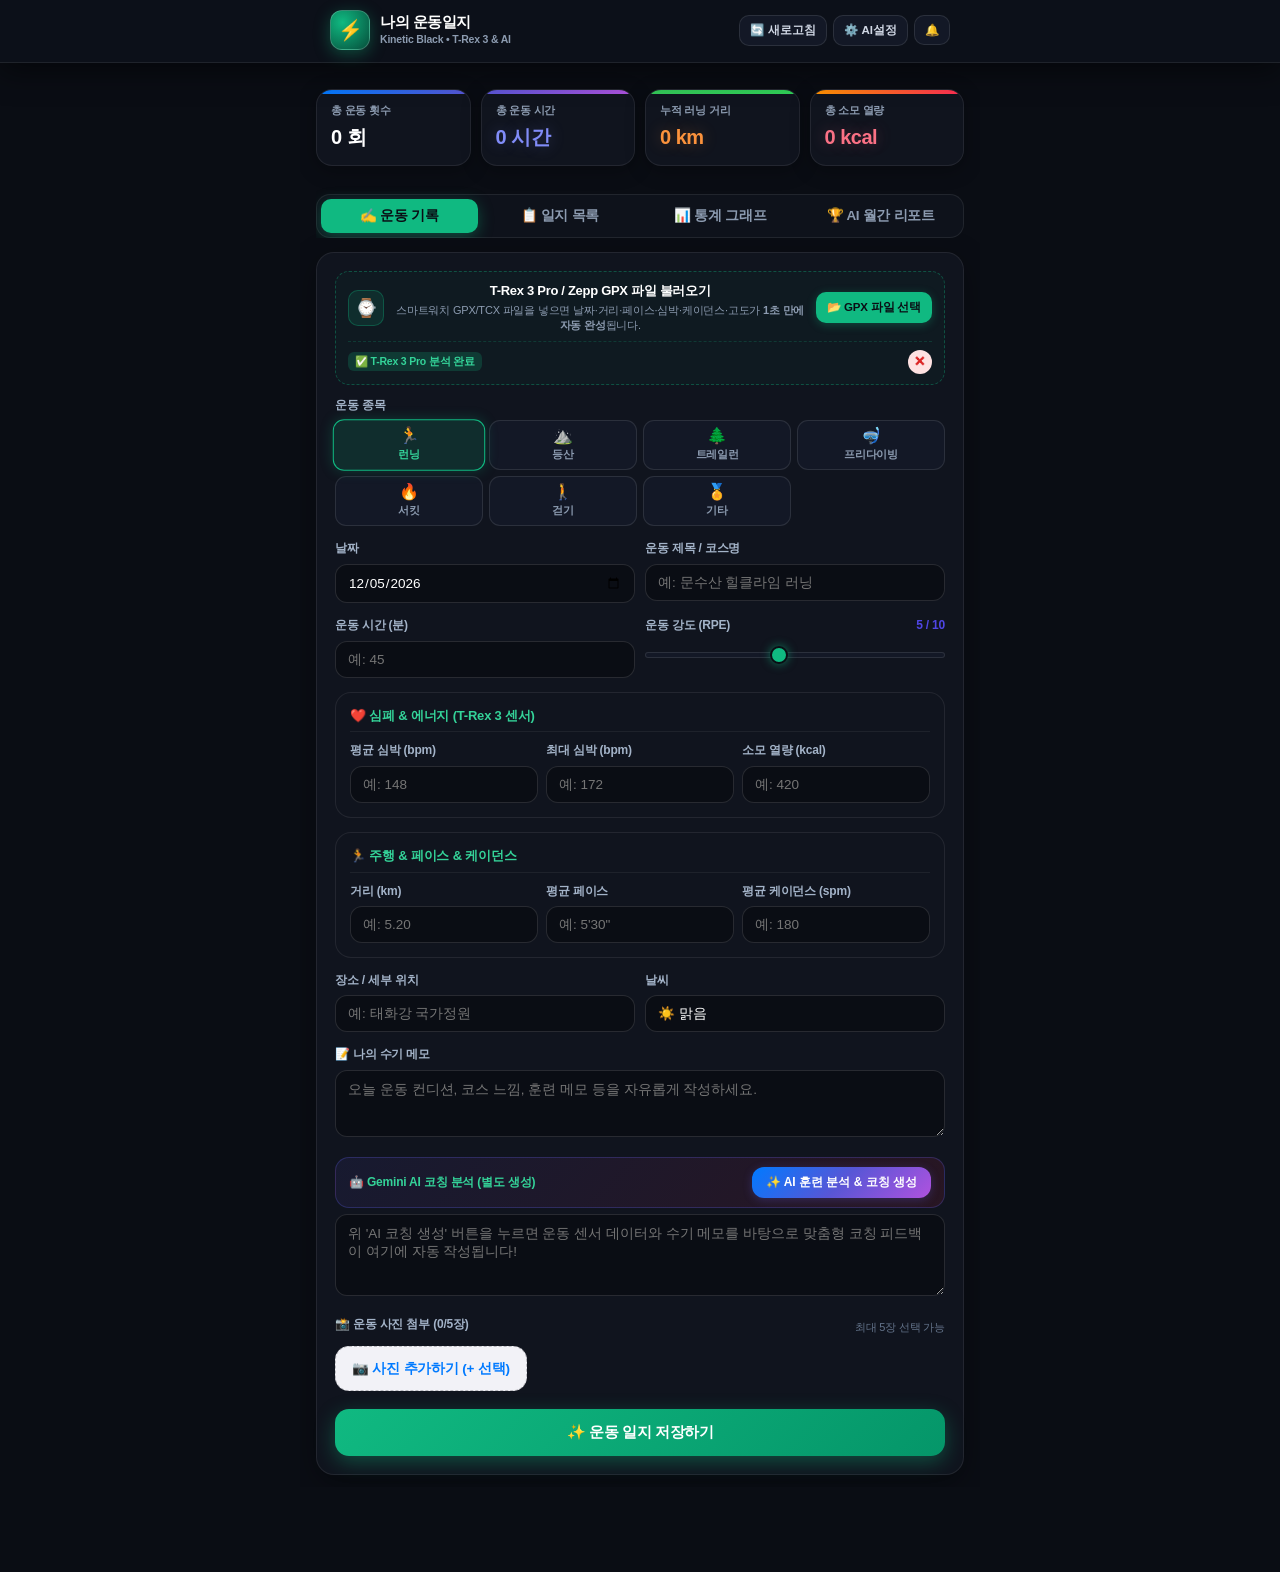
==== commit 190293f0: "fix: Replace google.script.run with callGasApi for comments and improve instant UI feedback" ====
--- a/index.html
+++ b/index.html
@@ -1,5410 +1,5566 @@
-<!DOCTYPE html>
-<html lang="ko">
-<head>
-  <meta charset="UTF-8">
-  <meta name="viewport" content="width=device-width, initial-scale=1.0, maximum-scale=1.0, user-scalable=no">
-  <title>🏃 나의 운동일지 | Workout Log</title>
-  <!-- Apple Touch Icon & PWA Meta for iOS / Android Home Screen -->
-  <link rel="apple-touch-icon" sizes="180x180" href="apple-touch-icon.png">
-  <link rel="icon" type="image/png" sizes="32x32" href="favicon-32x32.png">
-  <link rel="icon" type="image/png" sizes="192x192" href="icon-192.png">
-  <link rel="shortcut icon" href="favicon.ico">
-  <link rel="manifest" href="manifest.json">
-  <meta name="apple-mobile-web-app-capable" content="yes">
-  <meta name="apple-mobile-web-app-status-bar-style" content="black-translucent">
-  <meta name="apple-mobile-web-app-title" content="운동일지">
-  <meta name="theme-color" content="#0B120F">
-  <!-- Chart.js CDN -->
-  <script src="https://cdn.jsdelivr.net/npm/chart.js"></script>
-  
-  <style>
-    @import url('https://fonts.googleapis.com/css2?family=Pretendard:wght@300;400;500;600;700;800;900&display=swap');
-    
-    * {
-      box-sizing: border-box;
-      margin: 0;
-      padding: 0;
-      -webkit-tap-highlight-color: transparent;
-    }
-    
-    body {
-      font-family: -apple-system, BlinkMacSystemFont, "SF Pro Display", "SF Pro Text", "Pretendard", system-ui, sans-serif;
-      background-color: #F2F2F7;
-      color: #000000;
-      line-height: 1.45;
-      -webkit-font-smoothing: antialiased;
-      -moz-osx-font-smoothing: grayscale;
-      padding-bottom: calc(env(safe-area-inset-bottom, 20px) + 85px);
-    }
-
-    .container {
-      max-width: 620px;
-      margin: 0 auto;
-      padding: 12px 16px;
-    }
-
-    /* 📱 Apple iOS Dynamic Frosted Navigation Bar */
-    .header {
-      background: rgba(255, 255, 255, 0.85);
-      backdrop-filter: blur(25px);
-      -webkit-backdrop-filter: blur(25px);
-      border-bottom: 0.5px solid rgba(60, 60, 67, 0.15);
-      position: sticky;
-      top: 0;
-      z-index: 60;
-      padding: 12px 16px;
-      padding-top: calc(env(safe-area-inset-top, 0px) + 12px);
-    }
-    .header-inner {
-      max-width: 620px;
-      margin: 0 auto;
-      display: flex;
-      align-items: center;
-      justify-content: space-between;
-    }
-    .logo-box {
-      display: flex;
-      align-items: center;
-      gap: 10px;
-    }
-    .logo-icon {
-      width: 40px;
-      height: 40px;
-      background: linear-gradient(135deg, #007AFF 0%, #5856D6 100%);
-      border-radius: 12px;
-      display: flex;
-      align-items: center;
-      justify-content: center;
-      font-size: 20px;
-      box-shadow: 0 4px 10px rgba(0, 122, 255, 0.3);
-    }
-    .logo-text h1 {
-      font-size: 18px;
-      font-weight: 800;
-      color: #000000;
-      letter-spacing: -0.5px;
-      line-height: 1.2;
-    }
-    .logo-text p {
-      font-size: 11px;
-      color: #8E8E93;
-      font-weight: 600;
-      margin-top: 1px;
-    }
-    
-    .header-actions {
-      display: flex;
-      align-items: center;
-      gap: 6px;
-    }
-    .btn-header {
-      background: rgba(118, 118, 128, 0.12);
-      border: none;
-      padding: 7px 12px;
-      border-radius: 16px;
-      font-size: 12px;
-      font-weight: 700;
-      color: #007AFF;
-      cursor: pointer;
-      display: inline-flex;
-      align-items: center;
-      gap: 4px;
-      transition: all 0.15s ease;
-    }
-    .btn-header:active {
-      background: rgba(118, 118, 128, 0.24);
-      transform: scale(0.95);
-    }
-
-    /* 📊 Apple Fitness Style Ring & Summary Cards */
-    .stats-grid {
-      display: grid;
-      grid-template-columns: repeat(2, 1fr);
-      gap: 10px;
-      margin-top: 14px;
-    }
-    @media (min-width: 480px) {
-      .stats-grid { grid-template-columns: repeat(4, 1fr); }
-    }
-    .stat-card {
-      background: #FFFFFF;
-      padding: 14px 15px;
-      border-radius: 18px;
-      border: 0.5px solid rgba(0, 0, 0, 0.05);
-      box-shadow: 0 2px 8px rgba(0, 0, 0, 0.03), 0 8px 20px rgba(0, 0, 0, 0.02);
-      position: relative;
-      overflow: hidden;
-      transition: transform 0.15s;
-    }
-    .stat-card::before {
-      content: '';
-      position: absolute;
-      top: 0; left: 0; right: 0;
-      height: 3.5px;
-      border-radius: 18px 18px 0 0;
-    }
-    .stat-card:nth-child(1)::before { background: linear-gradient(90deg, #007AFF, #5856D6); }
-    .stat-card:nth-child(2)::before { background: linear-gradient(90deg, #5856D6, #AF52DE); }
-    .stat-card:nth-child(3)::before { background: linear-gradient(90deg, #34C759, #30D158); }
-    .stat-card:nth-child(4)::before { background: linear-gradient(90deg, #FF9500, #FF2D55); }
-
-    .stat-label {
-      font-size: 11.5px;
-      color: #8E8E93;
-      font-weight: 700;
-      letter-spacing: -0.2px;
-      text-transform: uppercase;
-    }
-    .stat-val {
-      font-size: 20px;
-      font-weight: 900;
-      margin-top: 4px;
-      color: #000000;
-      letter-spacing: -0.6px;
-    }
-    .stat-val.orange { color: #FF9500; }
-    .stat-val.emerald { color: #34C759; }
-    .stat-val.indigo { color: #5856D6; }
-    .stat-val.rose { color: #FF2D55; }
-
-    /* 🔘 iOS Segmented Control (Top Tabs) */
-    .nav-tabs {
-      display: flex;
-      background: rgba(118, 118, 128, 0.14);
-      padding: 3.5px;
-      border-radius: 14px;
-      margin-top: 14px;
-      gap: 3px;
-    }
-    .nav-tab {
-      flex: 1;
-      border: none;
-      background: transparent;
-      padding: 10px 4px;
-      border-radius: 11px;
-      font-size: 13.5px;
-      font-weight: 600;
-      color: #636366;
-      cursor: pointer;
-      transition: all 0.2s cubic-bezier(0.4, 0, 0.2, 1);
-      text-align: center;
-      letter-spacing: -0.3px;
-    }
-    .nav-tab.active {
-      background: #FFFFFF;
-      color: #000000;
-      font-weight: 800;
-      box-shadow: 0 3px 9px rgba(0, 0, 0, 0.12), 0 0.5px 2px rgba(0, 0, 0, 0.06);
-    }
-
-    /* 📦 iOS Grouped Inset Card */
-    .card {
-      background: #FFFFFF;
-      border-radius: 22px;
-      border: 0.5px solid rgba(0, 0, 0, 0.05);
-      box-shadow: 0 2px 10px rgba(0, 0, 0, 0.03);
-      padding: 18px 16px;
-      margin-top: 14px;
-    }
-
-    /* Input Mode Toggle */
-    .input-mode-toggle {
-      display: flex;
-      background: #F2F2F7;
-      padding: 3.5px;
-      border-radius: 12px;
-      margin-bottom: 14px;
-      border: 0.5px solid rgba(60, 60, 67, 0.08);
-      gap: 4px;
-    }
-    .mode-btn {
-      flex: 1;
-      border: none;
-      background: transparent;
-      padding: 8px 6px;
-      border-radius: 9px;
-      font-size: 12.5px;
-      font-weight: 600;
-      color: #8E8E93;
-      cursor: pointer;
-      transition: all 0.15s;
-      display: flex;
-      align-items: center;
-      justify-content: center;
-      gap: 4px;
-    }
-    .mode-btn.active {
-      background: #FFFFFF;
-      color: #007AFF;
-      font-weight: 800;
-      box-shadow: 0 1px 4px rgba(0,0,0,0.08);
-    }
-
-    /* ⌚ Zepp / T-Rex GPX & TCX Apple Watch Style Importer Box */
-    .gpx-import-box {
-      background: linear-gradient(135deg, rgba(52, 199, 89, 0.09) 0%, rgba(0, 122, 255, 0.09) 100%);
-      border: 1.5px dashed rgba(0, 122, 255, 0.45);
-      border-radius: 18px;
-      padding: 15px;
-      margin-bottom: 14px;
-      cursor: pointer;
-      transition: all 0.2s ease;
-    }
-    .gpx-import-box:hover {
-      background: linear-gradient(135deg, rgba(52, 199, 89, 0.14) 0%, rgba(0, 122, 255, 0.14) 100%);
-      border-color: #007AFF;
-    }
-    .gpx-import-box.dragover {
-      border-color: #007AFF;
-      background: rgba(0, 122, 255, 0.18);
-      box-shadow: 0 0 0 3px rgba(0, 122, 255, 0.25);
-    }
-    .gpx-import-inner {
-      display: flex;
-      align-items: center;
-      justify-content: space-between;
-      gap: 12px;
-    }
-    .gpx-icon {
-      font-size: 24px;
-      flex-shrink: 0;
-      width: 44px;
-      height: 44px;
-      background: #FFFFFF;
-      border-radius: 14px;
-      display: flex;
-      align-items: center;
-      justify-content: center;
-      border: 0.5px solid rgba(0, 122, 255, 0.25);
-      box-shadow: 0 2px 8px rgba(0, 0, 0, 0.06);
-    }
-    .gpx-text { flex: 1; min-width: 0; }
-    .gpx-text strong {
-      display: block;
-      font-size: 14px;
-      color: #000000;
-      font-weight: 800;
-      letter-spacing: -0.3px;
-    }
-    .gpx-text p {
-      font-size: 11.5px;
-      color: #636366;
-      margin-top: 2px;
-      line-height: 1.35;
-    }
-    .gpx-upload-btn {
-      background: #007AFF;
-      color: #FFFFFF;
-      border: none;
-      padding: 9px 15px;
-      border-radius: 14px;
-      font-size: 12.5px;
-      font-weight: 700;
-      cursor: pointer;
-      white-space: nowrap;
-      flex-shrink: 0;
-      transition: all 0.15s;
-      display: inline-flex;
-      align-items: center;
-      gap: 4px;
-      box-shadow: 0 3px 10px rgba(0, 122, 255, 0.35);
-    }
-    .gpx-upload-btn:active {
-      background: #0062cc;
-      transform: scale(0.96);
-    }
-    
-    .gpx-result-banner {
-      margin-top: 12px;
-      padding-top: 10px;
-      border-top: 1px dashed rgba(0, 122, 255, 0.3);
-      display: flex;
-      align-items: center;
-      justify-content: space-between;
-      gap: 8px;
-      font-size: 12px;
-    }
-    .gpx-result-content {
-      display: flex;
-      flex-wrap: wrap;
-      align-items: center;
-      gap: 6px;
-    }
-    .gpx-badge {
-      background: #D4F7DC;
-      color: #197B30;
-      font-weight: 800;
-      font-size: 11px;
-      padding: 3px 9px;
-      border-radius: 8px;
-    }
-    .gpx-summary-text {
-      font-weight: 700;
-      color: #1C1C1E;
-      font-size: 12.5px;
-    }
-    .gpx-clear-btn {
-      background: #FEE2E2;
-      border: none;
-      color: #DC2626;
-      width: 24px;
-      height: 24px;
-      border-radius: 50%;
-      font-size: 12px;
-      font-weight: 800;
-      cursor: pointer;
-      display: flex;
-      align-items: center;
-      justify-content: center;
-    }
-
-    /* 🏃 iOS Apple Watch Squircle Sport Selector Grid */
-    .sport-grid {
-      display: grid;
-      grid-template-columns: repeat(3, 1fr);
-      gap: 8px;
-      margin-top: 6px;
-    }
-    @media (min-width: 480px) {
-      .sport-grid { grid-template-columns: repeat(6, 1fr); }
-    }
-    .sport-btn {
-      background: #F2F2F7;
-      border: 0.5px solid rgba(60, 60, 67, 0.08);
-      border-radius: 16px;
-      padding: 12px 4px;
-      display: flex;
-      flex-direction: column;
-      align-items: center;
-      gap: 4px;
-      cursor: pointer;
-      font-size: 12.5px;
-      font-weight: 700;
-      color: #3A3A3C;
-      transition: all 0.15s cubic-bezier(0.4, 0, 0.2, 1);
-    }
-    .sport-btn .icon { font-size: 22px; }
-    .sport-btn.active {
-      background: #007AFF;
-      color: #FFFFFF;
-      border-color: transparent;
-      box-shadow: 0 4px 14px rgba(0, 122, 255, 0.4);
-      transform: scale(1.03);
-    }
-    .sport-btn:active {
-      transform: scale(0.95);
-    }
-
-    /* 📝 iOS Clean Form Controls */
-    .form-group { margin-top: 14px; }
-    .form-label {
-      display: block;
-      font-size: 12.5px;
-      font-weight: 700;
-      color: #8E8E93;
-      margin-bottom: 5px;
-      letter-spacing: -0.2px;
-    }
-    .form-input, .form-select, .form-textarea {
-      width: 100%;
-      padding: 12px 14px;
-      border: 0.5px solid rgba(60, 60, 67, 0.15);
-      border-radius: 14px;
-      font-size: 15px;
-      background: #F2F2F7;
-      color: #000000;
-      outline: none;
-      font-family: inherit;
-      -webkit-appearance: none;
-      transition: all 0.2s;
-    }
-    .form-input:focus, .form-select:focus, .form-textarea:focus {
-      background: #FFFFFF;
-      border-color: #007AFF;
-      box-shadow: 0 0 0 3.5px rgba(0, 122, 255, 0.18);
-    }
-    .grid-2 { display: grid; grid-template-columns: 1fr 1fr; gap: 10px; }
-    .grid-3 { display: grid; grid-template-columns: 1fr 1fr 1fr; gap: 8px; }
-
-    /* Dynamic Category Box */
-    .dynamic-box {
-      margin-top: 14px;
-      padding: 14px 15px;
-      border-radius: 18px;
-      border: 0.5px solid rgba(60, 60, 67, 0.08);
-      background: #F2F2F7;
-    }
-    .box-title {
-      font-size: 12.5px;
-      font-weight: 800;
-      color: #3A3A3C;
-      margin-bottom: 8px;
-      display: flex;
-      align-items: center;
-      gap: 5px;
-      letter-spacing: -0.2px;
-    }
-
-    /* 🤖 GEMINI AI COACH BAR (Apple Intelligence Style) */
-    .ai-coach-bar {
-      display: flex;
-      align-items: center;
-      justify-content: space-between;
-      background: linear-gradient(135deg, rgba(88, 86, 214, 0.1) 0%, rgba(255, 45, 85, 0.1) 100%);
-      border: 0.5px solid rgba(88, 86, 214, 0.3);
-      border-radius: 14px;
-      padding: 9px 13px;
-      margin-bottom: 6px;
-    }
-    .ai-coach-btn {
-      background: linear-gradient(135deg, #007AFF 0%, #5856D6 50%, #AF52DE 100%);
-      color: #FFFFFF;
-      border: none;
-      padding: 7px 14px;
-      border-radius: 12px;
-      font-size: 12px;
-      font-weight: 800;
-      cursor: pointer;
-      display: inline-flex;
-      align-items: center;
-      gap: 4px;
-      box-shadow: 0 2px 10px rgba(88, 86, 214, 0.3);
-      transition: all 0.15s;
-    }
-    .ai-coach-btn:active {
-      transform: scale(0.96);
-      opacity: 0.9;
-    }
-    .ai-coach-btn:disabled {
-      background: #C7C7CC;
-      box-shadow: none;
-      cursor: not-allowed;
-    }
-
-    /* Multi Photo Upload */
-    .photo-upload-btn {
-      display: inline-flex;
-      align-items: center;
-      gap: 6px;
-      background: #F2F2F7;
-      border: 1px dashed rgba(60, 60, 67, 0.3);
-      padding: 12px 16px;
-      border-radius: 14px;
-      font-size: 13.5px;
-      font-weight: 700;
-      color: #007AFF;
-      cursor: pointer;
-      transition: all 0.2s;
-    }
-    .photo-upload-btn:active { background: #E5E5EA; }
-    
-    .photos-preview-grid {
-      display: grid;
-      grid-template-columns: repeat(auto-fill, minmax(88px, 1fr));
-      gap: 8px;
-      margin-top: 10px;
-    }
-    .photo-preview-item {
-      position: relative;
-      border-radius: 14px;
-      overflow: hidden;
-      aspect-ratio: 1 / 1;
-      background: #000000;
-      border: 0.5px solid rgba(0, 0, 0, 0.1);
-      box-shadow: 0 2px 6px rgba(0,0,0,0.08);
-    }
-    .photo-preview-item img {
-      width: 100%;
-      height: 100%;
-      object-fit: cover;
-      display: block;
-    }
-    .photo-delete-btn {
-      position: absolute;
-      top: 4px;
-      right: 4px;
-      background: rgba(255, 59, 48, 0.95);
-      color: #FFFFFF;
-      border: none;
-      border-radius: 50%;
-      width: 24px;
-      height: 24px;
-      font-size: 13px;
-      font-weight: 800;
-      cursor: pointer;
-      display: flex;
-      align-items: center;
-      justify-content: center;
-      box-shadow: 0 2px 5px rgba(0,0,0,0.3);
-    }
-
-    /* 🚀 iOS Primary Action Button */
-    .submit-btn {
-      width: 100%;
-      margin-top: 18px;
-      background: #007AFF;
-      color: #FFFFFF;
-      border: none;
-      padding: 15px;
-      border-radius: 16px;
-      font-size: 16.5px;
-      font-weight: 800;
-      letter-spacing: -0.4px;
-      cursor: pointer;
-      box-shadow: 0 5px 16px rgba(0, 122, 255, 0.38);
-      transition: all 0.15s ease;
-    }
-    .submit-btn:active {
-      transform: scale(0.98);
-      background: #0062cc;
-    }
-    .submit-btn:disabled {
-      background: #C7C7CC;
-      box-shadow: none;
-      cursor: not-allowed;
-    }
-
-    /* Filter Pills */
-    .filter-scroll {
-      display: flex;
-      gap: 6px;
-      overflow-x: auto;
-      padding-bottom: 4px;
-      margin-top: 12px;
-      -webkit-overflow-scrolling: touch;
-    }
-    .filter-pill {
-      white-space: nowrap;
-      border: 0.5px solid rgba(60, 60, 67, 0.15);
-      background: #FFFFFF;
-      color: #636366;
-      padding: 7px 14px;
-      border-radius: 18px;
-      font-size: 13px;
-      font-weight: 700;
-      cursor: pointer;
-      transition: all 0.15s;
-    }
-    .filter-pill.active {
-      background: #007AFF;
-      color: #FFFFFF;
-      border-color: #007AFF;
-      box-shadow: 0 3px 10px rgba(0, 122, 255, 0.3);
-    }
-
-    /* 📋 iOS Workout Log List Cards */
-    .log-item {
-      background: #FFFFFF;
-      border: 0.5px solid rgba(0, 0, 0, 0.05);
-      border-radius: 20px;
-      padding: 16px 17px;
-      margin-top: 12px;
-      box-shadow: 0 2px 10px rgba(0, 0, 0, 0.03);
-    }
-    .log-item-header {
-      display: flex;
-      justify-content: space-between;
-      align-items: center;
-      margin-bottom: 7px;
-    }
-    .sport-tag {
-      font-size: 11.5px;
-      font-weight: 800;
-      padding: 3px 9px;
-      border-radius: 7px;
-      background: rgba(0, 122, 255, 0.12);
-      color: #007AFF;
-    }
-    .sport-tag.running { background: rgba(255, 149, 0, 0.14); color: #FF9500; }
-    .sport-tag.hiking { background: rgba(52, 199, 89, 0.14); color: #34C759; }
-    .sport-tag.trail { background: rgba(0, 199, 190, 0.14); color: #00C7BE; }
-    .sport-tag.diving { background: rgba(90, 200, 250, 0.14); color: #007AFF; }
-    .sport-tag.circuit { background: rgba(255, 45, 85, 0.14); color: #FF2D55; }
-    .sport-tag.walking { background: rgba(175, 82, 222, 0.14); color: #AF52DE; }
-
-    .log-date {
-      font-size: 12.5px;
-      color: #8E8E93;
-      font-weight: 600;
-    }
-    .log-title {
-      font-size: 16px;
-      font-weight: 800;
-      color: #000000;
-      margin-bottom: 7px;
-      letter-spacing: -0.3px;
-    }
-    
-    .log-actions {
-      display: flex;
-      align-items: center;
-      gap: 5px;
-    }
-    .btn-action {
-      border: none;
-      background: #F2F2F7;
-      padding: 5px 9px;
-      border-radius: 9px;
-      font-size: 11.5px;
-      font-weight: 700;
-      color: #636366;
-      cursor: pointer;
-      transition: all 0.15s;
-    }
-    .btn-action.edit:active { background: rgba(0, 122, 255, 0.15); color: #007AFF; }
-    .btn-action.del:active { background: rgba(255, 59, 48, 0.15); color: #FF3B30; }
-
-    .log-metrics {
-      display: flex;
-      flex-wrap: wrap;
-      gap: 7px 11px;
-      font-size: 13.5px;
-      font-weight: 700;
-      margin-bottom: 7px;
-    }
-    .metric-badge {
-      display: inline-flex;
-      align-items: center;
-      gap: 3px;
-    }
-    .metric-val { color: #007AFF; font-weight: 800; }
-    .metric-rpe {
-      background: rgba(0, 122, 255, 0.12);
-      color: #007AFF;
-      font-size: 11.5px;
-      padding: 2px 7px;
-      border-radius: 7px;
-      font-weight: 800;
-    }
-    .log-notes {
-      font-size: 13px;
-      color: #3A3A3C;
-      background: #F2F2F7;
-      padding: 12px 14px;
-      border-radius: 14px;
-      margin-top: 7px;
-      white-space: pre-wrap;
-      line-height: 1.5;
-      border-left: 3.5px solid #007AFF;
-    }
-
-    /* Log Multi-Photo Gallery Horizontal Scroll */
-    .log-photos-gallery {
-      display: flex;
-      gap: 8px;
-      overflow-x: auto;
-      margin-top: 10px;
-      padding-bottom: 4px;
-      -webkit-overflow-scrolling: touch;
-    }
-    .log-photo-item {
-      flex: 0 0 135px;
-      height: 110px;
-      border-radius: 14px;
-      overflow: hidden;
-      background: #E5E5EA;
-      border: 0.5px solid rgba(0, 0, 0, 0.08);
-      cursor: pointer;
-    }
-    .log-photo-item.single {
-      flex: 1 1 100%;
-      height: 190px;
-    }
-    .log-photo-item img {
-      width: 100%;
-      height: 100%;
-      object-fit: cover;
-      display: block;
-      transition: transform 0.2s;
-    }
-    .log-photo-item:active img { transform: scale(0.97); }
-
-    /* 💬 COMMENTS SECTION (원래의 작고 깔끔한 글자 크기 복원) */
-    .comments-wrapper {
-      margin-top: 10px;
-      border-top: 1px dashed rgba(60, 60, 67, 0.15);
-      padding-top: 8px;
-    }
-    .comments-header {
-      display: flex;
-      justify-content: space-between;
-      align-items: center;
-      font-size: 11px;
-      font-weight: 700;
-      color: #8E8E93;
-      margin-bottom: 6px;
-    }
-    .comment-list {
-      display: flex;
-      flex-direction: column;
-      gap: 5px;
-      margin-bottom: 6px;
-    }
-    .comment-item {
-      background: #F2F2F7;
-      border: 0.5px solid rgba(60, 60, 67, 0.08);
-      border-radius: 9px;
-      padding: 6px 9px;
-      font-size: 11px;
-    }
-    .comment-header {
-      display: flex;
-      justify-content: space-between;
-      align-items: center;
-      margin-bottom: 2px;
-    }
-    .comment-author {
-      font-weight: 700;
-      color: #007AFF;
-      display: flex;
-      align-items: center;
-      gap: 3px;
-      font-size: 11px;
-    }
-    .comment-meta-right {
-      display: flex;
-      align-items: center;
-      gap: 4px;
-    }
-    .comment-time {
-      font-size: 9.5px;
-      color: #8E8E93;
-    }
-    .comment-action-btn {
-      background: none;
-      border: none;
-      font-size: 10.5px;
-      color: #8E8E93;
-      cursor: pointer;
-      padding: 1px 3px;
-      border-radius: 4px;
-      line-height: 1;
-    }
-    .comment-action-btn:active { color: #007AFF; background: rgba(0, 122, 255, 0.12); }
-    .comment-action-btn.delete:active { color: #FF3B30; background: rgba(255, 59, 48, 0.12); }
-    .comment-text {
-      color: #1C1C1E;
-      line-height: 1.35;
-      word-break: break-word;
-      font-size: 11px;
-    }
-
-    /* 💬 댓글 입력 폼 (작성자란 너비 슬림 최적화) */
-    .comment-form {
-      display: flex;
-      gap: 5px;
-      margin-top: 6px;
-      align-items: center;
-    }
-    .comment-input-author {
-      width: 64px !important;
-      min-width: 64px !important;
-      max-width: 64px !important;
-      flex: 0 0 64px !important;
-      padding: 6px 2px !important;
-      border: 0.5px solid rgba(60, 60, 67, 0.2) !important;
-      border-radius: 8px !important;
-      font-size: 11px !important;
-      font-weight: 700;
-      outline: none;
-      background: #FFFFFF !important;
-      text-align: center;
-      text-align-last: center;
-      font-family: inherit;
-      color: #1C1C1E;
-      cursor: pointer;
-    }
-    .comment-input-text {
-      flex: 1 1 auto;
-      min-width: 0;
-      padding: 6px 9px !important;
-      border: 0.5px solid rgba(60, 60, 67, 0.2) !important;
-      border-radius: 8px !important;
-      font-size: 11.5px !important;
-      outline: none;
-      background: #FFFFFF !important;
-      font-family: inherit;
-      color: #1C1C1E;
-      -webkit-appearance: none;
-    }
-    .comment-input-author:focus, .comment-input-text:focus {
-      border-color: #007AFF !important;
-      box-shadow: 0 0 0 2px rgba(0, 122, 255, 0.15) !important;
-    }
-    .comment-btn-submit {
-      background: #007AFF;
-      color: #FFFFFF;
-      border: none;
-      padding: 6px 11px;
-      border-radius: 8px;
-      font-size: 11.5px;
-      font-weight: 700;
-      cursor: pointer;
-      white-space: nowrap;
-      flex-shrink: 0;
-      transition: all 0.15s;
-    }
-    .comment-btn-submit:active { transform: scale(0.96); }
-
-    /* Chart Box */
-    .chart-box {
-      background: #FFFFFF;
-      border-radius: 22px;
-      border: 0.5px solid rgba(0, 0, 0, 0.05);
-      box-shadow: 0 2px 10px rgba(0, 0, 0, 0.03);
-      padding: 18px;
-      margin-top: 14px;
-    }
-    .chart-title {
-      font-size: 14.5px;
-      font-weight: 800;
-      color: #000000;
-      margin-bottom: 12px;
-    }
-    .chart-container {
-      position: relative;
-      height: 220px;
-      width: 100%;
-    }
-
-    /* 🔍 iOS Fullscreen Gallery Modal */
-    .modal-overlay {
-      position: fixed;
-      top: 0; left: 0; right: 0; bottom: 0;
-      background: rgba(0, 0, 0, 0.65);
-      backdrop-filter: blur(20px);
-      -webkit-backdrop-filter: blur(20px);
-      z-index: 150;
-      display: flex;
-      align-items: center;
-      justify-content: center;
-      padding: 16px;
-    }
-    .modal-content {
-      background: #FFFFFF;
-      border-radius: 24px;
-      max-width: 500px;
-      width: 100%;
-      max-height: 90vh;
-      overflow-y: auto;
-      padding: 22px 18px;
-      box-shadow: 0 20px 50px rgba(0, 0, 0, 0.3);
-    }
-    .modal-header {
-      display: flex;
-      justify-content: space-between;
-      align-items: center;
-      margin-bottom: 14px;
-      border-bottom: 0.5px solid rgba(60, 60, 67, 0.12);
-      padding-bottom: 10px;
-    }
-    .modal-title {
-      font-size: 17.5px;
-      font-weight: 800;
-      color: #000000;
-      letter-spacing: -0.3px;
-    }
-    .modal-close-btn {
-      background: #E5E5EA;
-      border: none;
-      font-size: 14px;
-      font-weight: 800;
-      color: #8E8E93;
-      width: 30px;
-      height: 30px;
-      border-radius: 50%;
-      cursor: pointer;
-      display: flex;
-      align-items: center;
-      justify-content: center;
-    }
-
-    /* 🔍 iOS Fullscreen Gallery Lightbox Modal (사진 확대 & 좌우 스와이프) */
-    #photoModal {
-      position: fixed !important;
-      top: 0 !important;
-      left: 0 !important;
-      right: 0 !important;
-      bottom: 0 !important;
-      width: 100vw !important;
-      height: 100vh !important;
-      background: rgba(0, 0, 0, 0.94) !important;
-      backdrop-filter: blur(25px) !important;
-      -webkit-backdrop-filter: blur(25px) !important;
-      z-index: 9999 !important;
-      display: flex !important;
-      align-items: center !important;
-      justify-content: center !important;
-      padding: 16px !important;
-      touch-action: none;
-    }
-    #photoModal.hidden {
-      display: none !important;
-    }
-    .photo-modal-content {
-      position: relative;
-      max-width: 95vw;
-      max-height: 90vh;
-      display: flex;
-      flex-direction: column;
-      align-items: center;
-      justify-content: center;
-      width: 100%;
-    }
-    .photo-modal-img-wrap {
-      max-width: 100%;
-      max-height: 80vh;
-      display: flex;
-      align-items: center;
-      justify-content: center;
-      user-select: none;
-      touch-action: pan-y;
-      width: 100%;
-    }
-    .photo-modal-img {
-      max-width: 100%;
-      max-height: 75vh;
-      border-radius: 16px;
-      object-fit: contain;
-      box-shadow: 0 16px 40px rgba(0,0,0,0.6);
-      transition: transform 0.2s ease-out;
-    }
-    .photo-modal-close {
-      position: absolute;
-      top: -45px;
-      right: 4px;
-      background: rgba(255, 255, 255, 0.25);
-      backdrop-filter: blur(15px);
-      -webkit-backdrop-filter: blur(15px);
-      border: none;
-      color: #FFFFFF;
-      font-size: 18px;
-      font-weight: 800;
-      width: 36px;
-      height: 36px;
-      border-radius: 50%;
-      cursor: pointer;
-      display: flex;
-      align-items: center;
-      justify-content: center;
-      z-index: 100;
-      box-shadow: 0 2px 8px rgba(0,0,0,0.3);
-    }
-    .photo-nav-btn {
-      position: absolute;
-      top: 50%;
-      transform: translateY(-50%);
-      background: rgba(30, 30, 30, 0.7);
-      backdrop-filter: blur(15px);
-      -webkit-backdrop-filter: blur(15px);
-      color: #FFFFFF;
-      border: 0.5px solid rgba(255, 255, 255, 0.2);
-      font-size: 28px;
-      width: 46px;
-      height: 46px;
-      border-radius: 50%;
-      cursor: pointer;
-      display: flex;
-      align-items: center;
-      justify-content: center;
-      z-index: 90;
-      transition: all 0.15s;
-    }
-    .photo-nav-btn.prev { left: -52px; }
-    .photo-nav-btn.next { right: -52px; }
-    @media (max-width: 600px) {
-      .photo-nav-btn.prev { left: 8px; }
-      .photo-nav-btn.next { right: 8px; }
-    }
-    .photo-modal-counter {
-      color: #FFFFFF;
-      font-size: 13.5px;
-      font-weight: 800;
-      margin-top: 12px;
-      background: rgba(255, 255, 255, 0.15);
-      backdrop-filter: blur(15px);
-      -webkit-backdrop-filter: blur(15px);
-      padding: 4px 14px;
-      border-radius: 14px;
-      letter-spacing: -0.2px;
-    }
-
-    /* 📄 iOS Pagination Bar */
-    .pagination-bar {
-      display: flex;
-      align-items: center;
-      justify-content: space-between;
-      background: #FFFFFF;
-      border: 0.5px solid rgba(0, 0, 0, 0.05);
-      border-radius: 18px;
-      padding: 11px 15px;
-      margin-top: 14px;
-      box-shadow: 0 2px 8px rgba(0, 0, 0, 0.02);
-    }
-    .page-nav-btn {
-      background: #F2F2F7;
-      border: none;
-      border-radius: 11px;
-      padding: 8px 15px;
-      font-size: 13px;
-      font-weight: 700;
-      color: #007AFF;
-      cursor: pointer;
-      transition: all 0.15s;
-    }
-    .page-nav-btn:active:not(:disabled) {
-      background: #E5E5EA;
-      transform: scale(0.96);
-    }
-    .page-nav-btn:disabled {
-      opacity: 0.35;
-      cursor: not-allowed;
-      color: #8E8E93;
-    }
-    .page-indicator {
-      font-size: 12.5px;
-      font-weight: 700;
-      color: #8E8E93;
-    }
-    .page-indicator b {
-      color: #007AFF;
-      font-weight: 900;
-    }
-
-    #toast {
-      position: fixed;
-      bottom: calc(env(safe-area-inset-bottom, 20px) + 28px);
-      left: 50%;
-      transform: translateX(-50%);
-      background: rgba(28, 28, 30, 0.94);
-      backdrop-filter: blur(20px);
-      -webkit-backdrop-filter: blur(20px);
-      color: #FFFFFF;
-      padding: 12px 22px;
-      border-radius: 24px;
-      font-size: 13.5px;
-      font-weight: 700;
-      opacity: 0;
-      transition: opacity 0.25s, transform 0.25s;
-      pointer-events: none;
-      z-index: 200;
-      box-shadow: 0 10px 30px rgba(0, 0, 0, 0.3);
-    }
-    #toast.show { opacity: 1; transform: translateX(-50%) translateY(-5px); }
-    .hidden { display: none !important; }
-  
-    /* ================================================================= */
-    /* ⚡ KINETIC BLACK (OBSIDIAN & NEON EMERALD) MASTER THEME ENGINE   */
-    /* ================================================================= */
-    @import url('https://fonts.googleapis.com/css2?family=Pretendard:wght@400;600;700;800;900&family=JetBrains+Mono:wght@600;700;800&display=swap');
-    
-    html {
-      max-width: 100%;
-      overflow-x: hidden;
-      background-color: #0A0D14 !important;
-    }
-    body {
-      font-family: -apple-system, BlinkMacSystemFont, "Pretendard", "Segoe UI", Roboto, sans-serif !important;
-      background-color: #0A0D14 !important;
-      color: #F8FAFC !important;
-      letter-spacing: -0.2px;
-      max-width: 100%;
-      overflow-x: hidden;
-    }
-    .container {
-      max-width: 680px !important;
-      width: 100%;
-      box-sizing: border-box;
-      overflow-x: hidden;
-    }
-
-    /* ⚡ Header (Mobile Slim, Notch Safe Area) */
-    .header {
-      background: rgba(13, 17, 26, 0.95) !important;
-      backdrop-filter: blur(20px) !important;
-      -webkit-backdrop-filter: blur(20px) !important;
-      border-bottom: 1px solid rgba(255, 255, 255, 0.08) !important;
-      padding-top: calc(0.65rem + env(safe-area-inset-top)) !important;
-      box-shadow: 0 8px 30px rgba(0, 0, 0, 0.5) !important;
-    }
-    .logo-icon {
-      background: radial-gradient(circle at 30% 30%, #10B981, #064E3B) !important;
-      border-radius: 12px !important;
-      box-shadow: 0 4px 16px rgba(16, 185, 129, 0.35) !important;
-      border: 1px solid rgba(255, 255, 255, 0.2) !important;
-      color: #FFFFFF !important;
-    }
-    .logo-text h1 { color: #FFFFFF !important; font-weight: 900 !important; font-size: 15px !important; }
-    .logo-text p { color: #8C9BB0 !important; font-weight: 600 !important; font-size: 10.5px !important; }
-    
-    .btn-header {
-      background: #131826 !important;
-      border: 1px solid rgba(255, 255, 255, 0.1) !important;
-      color: #D1D8E5 !important;
-      border-radius: 10px !important;
-      padding: 7px 10px !important;
-      font-size: 11.5px !important;
-      font-weight: 700 !important;
-      transition: all 0.15s ease !important;
-    }
-    .btn-header:hover {
-      background: #1C2337 !important;
-      color: #FFFFFF !important;
-      border-color: rgba(16, 185, 129, 0.3) !important;
-    }
-    .btn-header .btn-text { display: none !important; }
-    @media (min-width: 540px) {
-      .btn-header .btn-text { display: inline !important; }
-    }
-
-    /* 📊 Top Stat Cards (Unified Sans-Serif Tabular Numbers) */
-    .stats-grid {
-      display: grid !important;
-      grid-template-columns: repeat(2, 1fr) !important;
-      gap: 10px !important;
-      margin-top: 14px !important;
-    }
-    @media (min-width: 520px) {
-      .stats-grid { grid-template-columns: repeat(4, 1fr) !important; }
-    }
-    .stat-card {
-      background: #10141E !important;
-      border: 1px solid rgba(255, 255, 255, 0.08) !important;
-      border-radius: 16px !important;
-      padding: 13px 14px !important;
-      box-shadow: 0 4px 20px rgba(0, 0, 0, 0.3) !important;
-    }
-    .stat-label {
-      font-size: 11px !important;
-      color: #8C9BB0 !important;
-      font-weight: 700 !important;
-      letter-spacing: -0.2px !important;
-      margin-bottom: 2px !important;
-      font-family: -apple-system, BlinkMacSystemFont, "Pretendard", "Segoe UI", sans-serif !important;
-    }
-    .stat-val {
-      font-size: 20px !important;
-      font-weight: 900 !important;
-      font-family: -apple-system, BlinkMacSystemFont, "Pretendard", "Segoe UI", Roboto, sans-serif !important;
-      letter-spacing: -0.5px !important;
-      font-feature-settings: "tnum" 1 !important;
-      color: #FFFFFF !important;
-    }
-    .stat-val.indigo {
-      color: #818CF8 !important;
-      text-shadow: 0 0 16px rgba(129, 140, 248, 0.3) !important;
-    }
-    .stat-val.orange {
-      color: #FB923C !important;
-      text-shadow: 0 0 16px rgba(251, 146, 60, 0.3) !important;
-    }
-    .stat-val.rose {
-      color: #FB7185 !important;
-      text-shadow: 0 0 16px rgba(251, 113, 133, 0.3) !important;
-    }
-
-    /* ⚡ Navigation Tabs (Swipeable Wrapper) */
-    .nav-tabs-wrapper {
-      width: 100%;
-      max-width: 100%;
-      overflow-x: auto !important;
-      -webkit-overflow-scrolling: touch;
-      margin-top: 14px;
-      scrollbar-width: none;
-    }
-    .nav-tabs-wrapper::-webkit-scrollbar { display: none; }
-    .nav-tabs {
-      display: inline-flex !important;
-      background: #0E121B !important;
-      padding: 4px !important;
-      border-radius: 14px !important;
-      border: 1px solid rgba(255, 255, 255, 0.08) !important;
-      gap: 4px !important;
-      min-width: 100% !important;
-      width: max-content !important;
-    }
-    .nav-tab {
-      background: transparent !important;
-      color: #8C9BB0 !important;
-      font-weight: 700 !important;
-      border-radius: 10px !important;
-      padding: 8px 14px !important;
-      white-space: nowrap !important;
-      border: none !important;
-      transition: all 0.15s ease !important;
-    }
-    .nav-tab:hover { color: #FFFFFF !important; background: rgba(255, 255, 255, 0.04) !important; }
-    .nav-tab.active {
-      background: #10B981 !important;
-      color: #0A0D14 !important;
-      font-weight: 900 !important;
-      box-shadow: 0 4px 15px rgba(16, 185, 129, 0.35) !important;
-    }
-
-    /* 🏃 7 Sport Selection Buttons */
-    .sport-grid {
-      display: grid !important;
-      grid-template-columns: repeat(4, 1fr) !important;
-      gap: 7px !important;
-      margin-top: 6px !important;
-    }
-    @media (max-width: 480px) {
-      .sport-grid { grid-template-columns: repeat(3, 1fr) !important; }
-    }
-    .sport-btn {
-      background: #131826 !important;
-      border: 1px solid rgba(255, 255, 255, 0.1) !important;
-      border-radius: 12px !important;
-      padding: 10px 4px !important;
-      color: #8C9BB0 !important;
-      font-size: 12.5px !important;
-      font-weight: 700 !important;
-      display: flex !important;
-      align-items: center !important;
-      justify-content: center !important;
-      gap: 5px !important;
-      cursor: pointer !important;
-      transition: all 0.15s ease !important;
-    }
-    .sport-btn:hover { border-color: rgba(16, 185, 129, 0.3) !important; color: #FFFFFF !important; }
-    .sport-btn.active {
-      border-color: #10B981 !important;
-      background: rgba(16, 185, 129, 0.14) !important;
-      color: #34D399 !important;
-      font-weight: 800 !important;
-      box-shadow: 0 0 14px rgba(16, 185, 129, 0.25) !important;
-    }
-
-    /* ✍️ Form Card & Grids */
-    .card {
-      background: #10141E !important;
-      border: 1px solid rgba(255, 255, 255, 0.08) !important;
-      border-radius: 18px !important;
-      padding: 18px !important;
-      margin-top: 14px !important;
-      color: #F8FAFC !important;
-      box-shadow: 0 8px 30px rgba(0, 0, 0, 0.3) !important;
-    }
-    .form-group { margin-bottom: 14px !important; }
-    .form-label {
-      display: block !important;
-      font-size: 12px !important;
-      font-weight: 700 !important;
-      color: #A3B3C8 !important;
-      margin-bottom: 6px !important;
-    }
-    .grid-2 { display: grid !important; grid-template-columns: 1fr 1fr !important; gap: 10px !important; }
-    .grid-3 { display: grid !important; grid-template-columns: repeat(3, 1fr) !important; gap: 8px !important; }
-
-    /* Inputs, Selects, Textareas */
-    .form-input, .form-select, .form-textarea {
-      width: 100% !important;
-      background: #0A0D14 !important;
-      border: 1px solid rgba(255, 255, 255, 0.12) !important;
-      border-radius: 12px !important;
-      padding: 10px 12px !important;
-      font-size: 13.5px !important;
-      color: #FFFFFF !important;
-      outline: none !important;
-      transition: border-color 0.2s, box-shadow 0.2s !important;
-    }
-    .form-input:focus, .form-select:focus, .form-textarea:focus {
-      border-color: #10B981 !important;
-      box-shadow: 0 0 0 2px rgba(16, 185, 129, 0.2) !important;
-    }
-
-    /* ⌚ T-Rex 3 GPX Import Box */
-    .gpx-import-box {
-      border: 2px dashed rgba(16, 185, 129, 0.3) !important;
-      background: rgba(16, 185, 129, 0.04) !important;
-      border-radius: 16px !important;
-      padding: 16px !important;
-      margin-bottom: 14px !important;
-      text-align: center !important;
-      cursor: pointer !important;
-      transition: all 0.2s ease !important;
-    }
-    .gpx-import-box:hover, .gpx-import-box.dragover {
-      border-color: #10B981 !important;
-      background: rgba(16, 185, 129, 0.08) !important;
-    }
-    .gpx-import-title {
-      color: #34D399 !important;
-      font-size: 14px !important;
-      font-weight: 800 !important;
-    }
-    .gpx-import-desc {
-      color: #8C9BB0 !important;
-      font-size: 11.5px !important;
-      margin-top: 4px !important;
-    }
-
-    /* Dynamic Sensor Boxes */
-    .dynamic-box {
-      background: #10141E !important;
-      border: 1px solid rgba(255, 255, 255, 0.08) !important;
-      border-radius: 16px !important;
-      padding: 14px !important;
-      margin-top: 12px !important;
-    }
-    .box-title {
-      font-size: 13px !important;
-      font-weight: 800 !important;
-      color: #34D399 !important;
-      margin-bottom: 10px !important;
-      padding-bottom: 6px !important;
-      border-bottom: 1px solid rgba(255, 255, 255, 0.06) !important;
-    }
-
-    /* RPE Slider */
-    input[type="range"] {
-      -webkit-appearance: none !important;
-      appearance: none !important;
-      width: 100% !important;
-      height: 6px !important;
-      background: #131826 !important;
-      border-radius: 6px !important;
-      outline: none !important;
-      border: 1px solid rgba(255, 255, 255, 0.1) !important;
-    }
-    input[type="range"]::-webkit-slider-thumb {
-      -webkit-appearance: none !important;
-      appearance: none !important;
-      width: 18px !important;
-      height: 18px !important;
-      border-radius: 50% !important;
-      background: #10B981 !important;
-      cursor: pointer !important;
-      box-shadow: 0 0 10px rgba(16, 185, 129, 0.6) !important;
-      border: 2px solid #0A0D14 !important;
-    }
-
-    /* Submit Button */
-    .submit-btn {
-      width: 100% !important;
-      margin-top: 18px !important;
-      background: linear-gradient(135deg, #10B981, #059669) !important;
-      color: #FFFFFF !important;
-      border: none !important;
-      padding: 14px !important;
-      border-radius: 14px !important;
-      font-size: 15px !important;
-      font-weight: 900 !important;
-      cursor: pointer !important;
-      box-shadow: 0 6px 20px rgba(16, 185, 129, 0.35) !important;
-      transition: all 0.2s ease !important;
-      display: flex !important;
-      align-items: center !important;
-      justify-content: center !important;
-      gap: 6px !important;
-    }
-    .submit-btn:hover {
-      background: #34D399 !important;
-      box-shadow: 0 8px 25px rgba(16, 185, 129, 0.45) !important;
-    }
-    .submit-btn:active { transform: scale(0.98) !important; }
-
-    /* 📋 Log Items (Ultra High-Contrast Readability) */
-    .log-item {
-      background: #10141E !important;
-      border: 1px solid rgba(255, 255, 255, 0.08) !important;
-      border-radius: 18px !important;
-      padding: 16px 18px !important;
-      margin-top: 14px !important;
-      color: #FFFFFF !important;
-      box-shadow: 0 4px 20px rgba(0, 0, 0, 0.2) !important;
-    }
-    .log-title {
-      font-size: 16px !important;
-      font-weight: 800 !important;
-      color: #FFFFFF !important;
-      margin-bottom: 8px !important;
-    }
-    .log-info-row {
-      display: flex !important;
-      flex-wrap: wrap !important;
-      gap: 6px !important;
-      align-items: center !important;
-      font-size: 12px !important;
-      color: #CBD5E1 !important;
-      margin-bottom: 10px !important;
-    }
-    .sport-tag {
-      padding: 3px 8px !important;
-      border-radius: 6px !important;
-      font-size: 11px !important;
-      font-weight: 800 !important;
-      background: rgba(16, 185, 129, 0.15) !important;
-      color: #34D399 !important;
-      border: 1px solid rgba(16, 185, 129, 0.3) !important;
-    }
-    .btn-action {
-      background: #131826 !important;
-      border: 1px solid rgba(255, 255, 255, 0.1) !important;
-      border-radius: 8px !important;
-      font-size: 11.5px !important;
-      font-weight: 700 !important;
-      padding: 5px 9px !important;
-      cursor: pointer !important;
-      transition: all 0.15s ease !important;
-    }
-        .btn-action.relive {
-      background: linear-gradient(135deg, #ff0055 0%, #ff5e3a 100%);
-      color: #ffffff !important;
-      border: none !important;
-      font-weight: 800;
-      box-shadow: 0 2px 6px rgba(255, 0, 85, 0.25);
-      display: inline-flex;
-      align-items: center;
-      gap: 3px;
-    }
-    .btn-action.relive:hover {
-      background: linear-gradient(135deg, #ff2a70 0%, #ff7043 100%) !important;
-      transform: translateY(-1px);
-      box-shadow: 0 4px 10px rgba(255, 0, 85, 0.4);
-    }
-    .btn-action.edit {
-      color: #38BDF8 !important;
-      border-color: rgba(56, 189, 248, 0.3) !important;
-      background: rgba(56, 189, 248, 0.08) !important;
-    }
-    .btn-action.del {
-      color: #F87171 !important;
-      border-color: rgba(239, 68, 68, 0.3) !important;
-      background: rgba(239, 68, 68, 0.08) !important;
-    }
-
-    /* 📝 수기 메모 박스 (어두운 배경 + 고대비 화이트) */
-    .log-notes {
-      background: #0D111A !important;
-      border: 1px solid rgba(255, 255, 255, 0.08) !important;
-      border-left: 3.5px solid #10B981 !important;
-      border-radius: 12px !important;
-      padding: 12px 14px !important;
-      margin-top: 10px !important;
-      color: #E2E8F0 !important;
-      font-size: 13px !important;
-      line-height: 1.6 !important;
-      white-space: pre-wrap !important;
-    }
-    .log-notes > div:first-child {
-      color: #34D399 !important;
-      font-weight: 800 !important;
-      font-size: 12px !important;
-      margin-bottom: 4px !important;
-    }
-
-    /* 💬 댓글 박스 */
-    .comments-wrapper {
-      margin-top: 12px !important;
-      border-top: 1px dashed rgba(255, 255, 255, 0.1) !important;
-      padding-top: 10px !important;
-    }
-    .comments-header {
-      color: #8C9BB0 !important;
-      font-size: 12px !important;
-      font-weight: 700 !important;
-      margin-bottom: 8px !important;
-    }
-    .comment-item {
-      background: #0D111A !important;
-      border: 1px solid rgba(255, 255, 255, 0.08) !important;
-      border-radius: 12px !important;
-      padding: 10px 12px !important;
-      margin-bottom: 6px !important;
-    }
-    .comment-author { color: #38BDF8 !important; font-weight: 800 !important; font-size: 12px !important; }
-    .comment-time { color: #64748B !important; font-size: 11px !important; }
-    .comment-text { color: #E2E8F0 !important; font-size: 13px !important; margin-top: 4px !important; }
-    .comment-input-author, .comment-input-text {
-      background: #0A0D14 !important;
-      border: 1px solid rgba(255, 255, 255, 0.15) !important;
-      color: #FFFFFF !important;
-      border-radius: 10px !important;
-      padding: 8px 12px !important;
-      font-size: 13px !important;
-    }
-    .comment-submit-btn {
-      background: #10B981 !important;
-      color: #FFFFFF !important;
-      font-weight: 800 !important;
-      border: none !important;
-      border-radius: 10px !important;
-      padding: 8px 16px !important;
-      cursor: pointer !important;
-    }
-
-    /* ✏️ 수정 모달 가독성 */
-    .modal-overlay {
-      background: rgba(0, 0, 0, 0.85) !important;
-      backdrop-filter: blur(10px) !important;
-    }
-    .modal-content {
-      background: #10141E !important;
-      border: 1px solid rgba(255, 255, 255, 0.15) !important;
-      color: #FFFFFF !important;
-      border-radius: 20px !important;
-      box-shadow: 0 20px 60px rgba(0, 0, 0, 0.8) !important;
-    }
-    .modal-content input, .modal-content select, .modal-content textarea {
-      background: #0A0D14 !important;
-      border: 1px solid rgba(255, 255, 255, 0.18) !important;
-      color: #FFFFFF !important;
-      border-radius: 12px !important;
-      padding: 11px 13px !important;
-      font-size: 13.5px !important;
-    }
-    .modal-content input:focus, .modal-content select:focus, .modal-content textarea:focus {
-      border-color: #10B981 !important;
-      box-shadow: 0 0 0 2px rgba(16, 185, 129, 0.2) !important;
-    }
-
-    /* 🚨 ABSOLUTE TAB HIDDEN PRESERVATION (DO NOT BREAK) */
-    .hidden {
-      display: none !important;
-    }
-
-  
-    /* ================================================================= */
-    /* 🎯 SURGICAL WORKOUT LOG POLISH & COMPACT MOBILE OPTIMIZATION      */
-    /* ================================================================= */
-
-    /* 1. 징징이 / 다람이 댓글 작성자 선택창 잘림 방지 및 고대비 가독성 */
-    .comment-input-author {
-      min-width: 96px !important;
-      width: auto !important;
-      padding: 7px 20px 7px 10px !important;
-      background: #131826 !important;
-      color: #FFFFFF !important;
-      border: 1px solid rgba(255, 255, 255, 0.18) !important;
-      border-radius: 10px !important;
-      font-size: 13px !important;
-      font-weight: 800 !important;
-      cursor: pointer !important;
-      flex-shrink: 0 !important;
-    }
-    .comment-input-author option {
-      background: #131826 !important;
-      color: #FFFFFF !important;
-    }
-
-    /* 2. 일지 목록 필터 알약 버튼 테마 통일 및 두꺼운 스크롤바 완전 제거 */
-    .filter-scroll {
-      display: flex !important;
-      gap: 7px !important;
-      overflow-x: auto !important;
-      padding: 6px 2px 8px 2px !important;
-      margin-top: 10px !important;
-      -webkit-overflow-scrolling: touch !important;
-      scrollbar-width: none !important;
-      -ms-overflow-style: none !important;
-    }
-    .filter-scroll::-webkit-scrollbar {
-      display: none !important;
-      width: 0 !important;
-      height: 0 !important;
-    }
-    .filter-pill {
-      background: #131826 !important;
-      border: 1px solid rgba(255, 255, 255, 0.1) !important;
-      color: #8C9BB0 !important;
-      border-radius: 14px !important;
-      padding: 6px 12px !important;
-      font-size: 12px !important;
-      font-weight: 700 !important;
-      white-space: nowrap !important;
-      cursor: pointer !important;
-      transition: all 0.15s ease !important;
-    }
-    .filter-pill:hover {
-      background: #1C2337 !important;
-      color: #FFFFFF !important;
-      border-color: rgba(16, 185, 129, 0.3) !important;
-    }
-    .filter-pill.active {
-      background: #10B981 !important;
-      border-color: #10B981 !important;
-      color: #0A0D14 !important;
-      font-weight: 900 !important;
-      box-shadow: 0 4px 15px rgba(16, 185, 129, 0.35) !important;
-    }
-
-    /* 3. 운동 종목 버튼 콤팩트화 (과도한 크기/높이 축소 및 정돈) */
-    .sport-grid {
-      display: grid !important;
-      grid-template-columns: repeat(4, 1fr) !important;
-      gap: 6px !important;
-      margin-top: 6px !important;
-    }
-    .sport-btn {
-      background: #131826 !important;
-      border: 1px solid rgba(255, 255, 255, 0.1) !important;
-      border-radius: 11px !important;
-      padding: 7px 4px !important;
-      color: #8C9BB0 !important;
-      font-size: 11.5px !important;
-      font-weight: 700 !important;
-      display: flex !important;
-      flex-direction: column !important;
-      align-items: center !important;
-      justify-content: center !important;
-      gap: 3px !important;
-      min-height: 46px !important;
-      cursor: pointer !important;
-      transition: all 0.15s ease !important;
-    }
-    .sport-btn .icon {
-      font-size: 16px !important;
-      line-height: 1 !important;
-    }
-    .sport-btn span:last-child {
-      font-size: 11px !important;
-      letter-spacing: -0.3px !important;
-    }
-    .sport-btn:hover {
-      border-color: rgba(16, 185, 129, 0.3) !important;
-      color: #FFFFFF !important;
-    }
-    .sport-btn.active {
-      border-color: #10B981 !important;
-      background: rgba(16, 185, 129, 0.15) !important;
-      color: #34D399 !important;
-      font-weight: 800 !important;
-      box-shadow: 0 0 12px rgba(16, 185, 129, 0.25) !important;
-    }
-
-    /* 4. GPX 불러오기 창 콤팩트화 & 글씨 시인성 극대화 */
-    .gpx-import-box {
-      background: rgba(16, 185, 129, 0.04) !important;
-      border: 1px dashed rgba(16, 185, 129, 0.35) !important;
-      border-radius: 14px !important;
-      padding: 10px 12px !important;
-      margin-bottom: 12px !important;
-      cursor: pointer !important;
-      transition: all 0.2s ease !important;
-    }
-    .gpx-import-box:hover, .gpx-import-box.dragover {
-      border-color: #10B981 !important;
-      background: rgba(16, 185, 129, 0.08) !important;
-    }
-    .gpx-import-inner {
-      display: flex !important;
-      align-items: center !important;
-      justify-content: space-between !important;
-      gap: 10px !important;
-    }
-    .gpx-icon {
-      width: 36px !important;
-      height: 36px !important;
-      font-size: 18px !important;
-      background: rgba(16, 185, 129, 0.12) !important;
-      border: 1px solid rgba(16, 185, 129, 0.3) !important;
-      border-radius: 10px !important;
-      box-shadow: none !important;
-      flex-shrink: 0 !important;
-      display: flex !important;
-      align-items: center !important;
-      justify-content: center !important;
-    }
-    .gpx-text strong {
-      display: block !important;
-      font-size: 13px !important;
-      font-weight: 800 !important;
-      color: #FFFFFF !important;
-      letter-spacing: -0.3px !important;
-    }
-    .gpx-text p {
-      font-size: 11px !important;
-      color: #8C9BB0 !important;
-      margin-top: 2px !important;
-      line-height: 1.35 !important;
-    }
-    .gpx-upload-btn {
-      background: #10B981 !important;
-      color: #0A0D14 !important;
-      border: none !important;
-      padding: 7px 11px !important;
-      border-radius: 10px !important;
-      font-size: 11.5px !important;
-      font-weight: 800 !important;
-      box-shadow: 0 2px 10px rgba(16, 185, 129, 0.3) !important;
-      flex-shrink: 0 !important;
-      white-space: nowrap !important;
-      display: inline-flex !important;
-      align-items: center !important;
-      gap: 4px !important;
-    }
-    .gpx-result-banner {
-      margin-top: 8px !important;
-      padding-top: 8px !important;
-      border-top: 1px dashed rgba(16, 185, 129, 0.2) !important;
-      display: flex !important;
-      align-items: center !important;
-      justify-content: space-between !important;
-      gap: 8px !important;
-      font-size: 11.5px !important;
-    }
-    .gpx-summary-text {
-      color: #FFFFFF !important;
-      font-weight: 700 !important;
-    }
-    .gpx-badge {
-      background: rgba(16, 185, 129, 0.2) !important;
-      color: #34D399 !important;
-      font-weight: 800 !important;
-      font-size: 10.5px !important;
-      padding: 2px 7px !important;
-      border-radius: 6px !important;
-    }
-
-  
-    /* 🎬 3D RELIVE ROUTE PLAYER STYLES */
-    .btn-relive-trigger {
-      display: inline-flex;
-      align-items: center;
-      gap: 6px;
-      background: linear-gradient(135deg, #ff0055 0%, #ff5e3a 100%);
-      color: #ffffff !important;
-      font-size: 12.5px;
-      font-weight: 800;
-      padding: 7px 14px;
-      border: none;
-      border-radius: 12px;
-      cursor: pointer;
-      box-shadow: 0 4px 14px rgba(255, 0, 85, 0.35);
-      transition: all 0.2s cubic-bezier(0.16, 1, 0.3, 1);
-      text-decoration: none;
-    }
-    .btn-relive-trigger:hover {
-      transform: translateY(-1px) scale(1.02);
-      box-shadow: 0 6px 20px rgba(255, 0, 85, 0.5);
-    }
-    .relive-demo-link {
-      display: inline-block;
-      margin-top: 4px;
-      color: #007AFF;
-      font-weight: 700;
-      font-size: 11.5px;
-      cursor: pointer;
-      text-decoration: underline;
-      transition: color 0.15s ease;
-    }
-    .relive-demo-link:hover {
-      color: #0056b3;
-    }
-
-    /* 🏔️ FULLSCREEN RELIVE 3D MODAL */
-    #reliveModal {
-      position: fixed;
-      inset: 0;
-      width: 100vw;
-      height: 100vh;
-      background: #000000;
-      z-index: 999999;
-      display: flex;
-      flex-direction: column;
-      overflow: hidden;
-      font-family: -apple-system, BlinkMacSystemFont, "Segoe UI", Roboto, sans-serif;
-    }
-    #reliveModal.hidden {
-      display: none !important;
-    }
-    #reliveMap {
-      position: absolute;
-      inset: 0;
-      width: 100%;
-      height: 100%;
-    }
-
-    /* Top Navigation & Info */
-    .relive-top-bar {
-      position: absolute;
-      top: 16px;
-      left: 16px;
-      right: 16px;
-      display: flex;
-      justify-content: space-between;
-      align-items: flex-start;
-      z-index: 10;
-      pointer-events: none;
-    }
-    .relive-title-card {
-      background: rgba(15, 23, 42, 0.85);
-      backdrop-filter: blur(16px);
-      -webkit-backdrop-filter: blur(16px);
-      border: 1px solid rgba(255, 255, 255, 0.18);
-      border-radius: 18px;
-      padding: 10px 18px;
-      color: #ffffff;
-      pointer-events: auto;
-      box-shadow: 0 10px 30px rgba(0,0,0,0.6);
-      max-width: 80%;
-    }
-    .relive-title-card h2 {
-      margin: 0;
-      font-size: 16px;
-      font-weight: 800;
-      display: flex;
-      align-items: center;
-      gap: 8px;
-      letter-spacing: -0.3px;
-    }
-    .relive-title-card p {
-      margin: 4px 0 0 0;
-      font-size: 12px;
-      color: #94a3b8;
-      font-weight: 500;
-    }
-    .relive-close-btn {
-      pointer-events: auto;
-      width: 40px;
-      height: 40px;
-      border-radius: 50%;
-      background: rgba(15, 23, 42, 0.85);
-      backdrop-filter: blur(16px);
-      border: 1px solid rgba(255, 255, 255, 0.2);
-      color: #ffffff;
-      font-size: 20px;
-      display: flex;
-      align-items: center;
-      justify-content: center;
-      cursor: pointer;
-      box-shadow: 0 10px 30px rgba(0,0,0,0.6);
-      transition: all 0.2s;
-    }
-    .relive-close-btn:hover {
-      background: rgba(239, 68, 68, 0.9);
-      transform: scale(1.05);
-    }
-
-    /* Left Stats HUD */
-    .relive-hud-card {
-      position: absolute;
-      top: 88px;
-      left: 16px;
-      z-index: 10;
-      background: rgba(15, 23, 42, 0.85);
-      backdrop-filter: blur(16px);
-      -webkit-backdrop-filter: blur(16px);
-      border: 1px solid rgba(255, 255, 255, 0.18);
-      border-radius: 20px;
-      padding: 14px 18px;
-      color: #ffffff;
-      display: flex;
-      flex-direction: column;
-      gap: 12px;
-      min-width: 140px;
-      box-shadow: 0 10px 30px rgba(0,0,0,0.6);
-      pointer-events: none;
-    }
-    .relive-stat-item {
-      display: flex;
-      flex-direction: column;
-    }
-    .relive-stat-label {
-      font-size: 10px;
-      font-weight: 700;
-      color: #94a3b8;
-      text-transform: uppercase;
-      letter-spacing: 0.5px;
-      display: flex;
-      align-items: center;
-      gap: 4px;
-    }
-    .relive-stat-val {
-      font-size: 19px;
-      font-weight: 900;
-      color: #38bdf8;
-      font-variant-numeric: tabular-nums;
-      letter-spacing: -0.5px;
-    }
-    .relive-stat-val.hr {
-      color: #ff3b30;
-      display: flex;
-      align-items: center;
-      gap: 6px;
-    }
-    .relive-stat-val.hr .heart-pulse {
-      display: inline-block;
-      animation: heartBeat 0.8s infinite ease-in-out;
-    }
-    @keyframes heartBeat {
-      0% { transform: scale(1); }
-      14% { transform: scale(1.3); }
-      28% { transform: scale(1); }
-      42% { transform: scale(1.2); }
-      70% { transform: scale(1); }
-    }
-    .relive-stat-val.ele { color: #34d399; }
-    .relive-stat-val.dist { color: #fbbf24; }
-
-    /* Milestone Badge Popup */
-    #reliveMilestoneBadge {
-      position: absolute;
-      top: 90px;
-      left: 50%;
-      transform: translateX(-50%) translateY(-20px);
-      z-index: 15;
-      background: linear-gradient(135deg, #ff0055 0%, #ff5e3a 100%);
-      color: #ffffff;
-      padding: 8px 18px;
-      border-radius: 9999px;
-      font-weight: 800;
-      font-size: 13px;
-      box-shadow: 0 8px 24px rgba(255, 0, 85, 0.6);
-      opacity: 0;
-      pointer-events: none;
-      transition: all 0.3s cubic-bezier(0.16, 1, 0.3, 1);
-      display: flex;
-      align-items: center;
-      gap: 6px;
-    }
-    #reliveMilestoneBadge.show {
-      opacity: 1;
-      transform: translateX(-50%) translateY(0);
-    }
-
-    /* Bottom Control Deck */
-    .relive-bottom-deck {
-      position: absolute;
-      bottom: 16px;
-      left: 16px;
-      right: 16px;
-      background: rgba(15, 23, 42, 0.92);
-      backdrop-filter: blur(20px);
-      -webkit-backdrop-filter: blur(20px);
-      border: 1px solid rgba(255, 255, 255, 0.18);
-      border-radius: 22px;
-      padding: 12px 18px;
-      z-index: 10;
-      display: flex;
-      flex-direction: column;
-      gap: 10px;
-      box-shadow: 0 10px 40px rgba(0,0,0,0.7);
-    }
-    /* Mini Elevation Canvas */
-    .relive-ele-canvas-wrap {
-      width: 100%;
-      height: 38px;
-      position: relative;
-    }
-    #reliveEleCanvas {
-      width: 100%;
-      height: 100%;
-      display: block;
-      border-radius: 8px;
-    }
-    .relive-progress-wrap {
-      display: flex;
-      align-items: center;
-      gap: 12px;
-    }
-    .relive-time {
-      color: #94a3b8;
-      font-size: 12px;
-      font-weight: 700;
-      font-variant-numeric: tabular-nums;
-      min-width: 44px;
-    }
-    .relive-slider {
-      flex: 1;
-      accent-color: #ff0055;
-      cursor: pointer;
-      height: 6px;
-    }
-    .relive-controls {
-      display: flex;
-      justify-content: space-between;
-      align-items: center;
-      flex-wrap: wrap;
-      gap: 8px;
-    }
-    .relive-btn {
-      background: #ff0055;
-      color: #ffffff;
-      border: none;
-      border-radius: 12px;
-      padding: 8px 16px;
-      font-size: 13px;
-      font-weight: 800;
-      cursor: pointer;
-      display: inline-flex;
-      align-items: center;
-      gap: 6px;
-      transition: all 0.2s;
-    }
-    .relive-btn:hover {
-      background: #ff2a70;
-      transform: scale(1.02);
-    }
-    .relive-btn.secondary {
-      background: rgba(255, 255, 255, 0.12);
-      color: #ffffff;
-    }
-    .relive-btn.secondary:hover {
-      background: rgba(255, 255, 255, 0.22);
-    }
-    .relive-btn.record {
-      background: rgba(244, 63, 94, 0.18);
-      border: 1px solid rgba(244, 63, 94, 0.5);
-      color: #fda4af;
-    }
-    .relive-btn.record:hover {
-      background: rgba(244, 63, 94, 0.35);
-      color: #ffffff;
-    }
-    .relive-btn.recording {
-      background: #ef4444 !important;
-      color: #ffffff !important;
-      animation: recPulse 1s infinite alternate;
-    }
-    @keyframes recPulse {
-      0% { opacity: 1; }
-      100% { opacity: 0.6; }
-    }
-    
-  </style>
-  <!-- 🗺️ MapLibre GL JS for 3D Relive Route Player -->
-  <link href="https://unpkg.com/maplibre-gl@4.7.1/dist/maplibre-gl.css" rel="stylesheet" />
-  <script src="https://unpkg.com/maplibre-gl@4.7.1/dist/maplibre-gl.js"></script>
-</head>
-<body>
-
-  <!-- Header -->
-  <header class="header">
-    <div class="header-inner">
-      <div class="logo-box">
-        <div class="logo-icon">⚡</div>
-        <div class="logo-text">
-          <h1>나의 운동일지</h1>
-          <p>Kinetic Black • T-Rex 3 & AI</p>
-        </div>
-      </div>
-      <div class="header-actions">
-        <button class="btn-header" onclick="loadData()" title="일지 동기화">
-          <span>🔄</span>
-          <span class="btn-text">새로고침</span>
-        </button>
-        <button class="btn-header" onclick="openApiKeyModal()" title="Gemini API 설정">
-          <span>⚙️</span>
-          <span class="btn-text">AI설정</span>
-        </button>
-        <button class="btn-header" onclick="testNtfy()" title="알림 테스트">
-          <span>🔔</span>
-        </button>
-      </div>
-    </div>
-  </header>
-
-  <div class="container">
-    
-    <!-- Top Summary Stats -->
-    <div class="stats-grid">
-      <div class="stat-card">
-        <div class="stat-label">총 운동 횟수</div>
-        <div id="stat-total-workouts" class="stat-val">0 회</div>
-      </div>
-      <div class="stat-card">
-        <div class="stat-label">총 운동 시간</div>
-        <div id="stat-total-hours" class="stat-val indigo">0 시간</div>
-      </div>
-      <div class="stat-card">
-        <div class="stat-label">누적 러닝 거리</div>
-        <div id="stat-running-km" class="stat-val orange">0 km</div>
-      </div>
-      <div class="stat-card">
-        <div class="stat-label">총 소모 열량</div>
-        <div id="stat-total-calories" class="stat-val rose">0 kcal</div>
-      </div>
-    </div>
-
-    <!-- Navigation Tabs (3 Main Tabs) -->
-    <div class="nav-tabs-wrapper"><div class="nav-tabs">
-      <button id="tab-new" class="nav-tab active" onclick="switchTab('new')">✍️ 운동 기록</button>
-      <button id="tab-list" class="nav-tab" onclick="switchTab('list')">📋 일지 목록</button>
-      <button id="tab-charts" class="nav-tab" onclick="switchTab('charts')">📊 통계 그래프</button>
-      <button id="tab-ai-report" class="nav-tab" onclick="switchTab('ai-report')">🏆 AI 월간 리포트</button>
-    </div></div>
-
-    <!-- VIEW 1: FORM -->
-    <section id="view-new" class="card">
-      
-      <!-- ⌚ T-REX 3 PRO / ZEPP GPX & TCX IMPORT BOX (상단 배치) -->
-      <div class="gpx-import-box" id="gpxDropZone" onclick="if(event.target.tagName !== 'BUTTON' && !event.target.closest('.gpx-clear-btn')) document.getElementById('inputGpxFile').click()">
-        <div class="gpx-import-inner">
-          <div class="gpx-icon">⌚</div>
-          <div class="gpx-text">
-            <strong>T-Rex 3 Pro / Zepp GPX 파일 불러오기</strong>
-            <p>스마트워치 GPX/TCX 파일을 넣으면 날짜·거리·페이스·심박·케이던스·고도가 <b>1초 만에 자동 완성</b>됩니다.</p>
-          </div>
-          <label for="inputGpxFile" class="gpx-upload-btn" onclick="event.stopPropagation()">
-            <span>📂 GPX 파일 선택</span>
-          </label>
-          <input type="file" id="inputGpxFile" accept=".gpx,.tcx,.xml,*/*" style="display:none;" onchange="handleGpxFileSelect(event)">
-        </div>
-        <div id="gpxResultBanner" class="gpx-result-banner hidden">
-          <div class="gpx-result-content">
-            <span class="gpx-badge">✅ T-Rex 3 Pro 분석 완료</span>
-            <span id="gpxSummaryText" class="gpx-summary-text"></span>
-          </div>
-          <div style="display:flex; gap:8px; align-items:center;">
-            <button type="button" class="gpx-clear-btn" onclick="clearGpxData(); event.stopPropagation();" title="초기화">✕</button>
-          </div>
-        </div>
-      </div>
-
-      <form id="workoutForm" onsubmit="handleSubmit(event)">
-        
-        <!-- Sport Selector -->
-        <div>
-          <label class="form-label">운동 종목</label>
-          <div class="sport-grid">
-            <button type="button" data-sport="런닝" class="sport-btn active" onclick="selectSport('런닝')">
-              <span class="icon">🏃</span>
-              <span>런닝</span>
-            </button>
-            <button type="button" data-sport="등산" class="sport-btn" onclick="selectSport('등산')">
-              <span class="icon">⛰️</span>
-              <span>등산</span>
-            </button>
-            <button type="button" data-sport="트레일런닝" class="sport-btn" onclick="selectSport('트레일런닝')">
-              <span class="icon">🌲</span>
-              <span>트레일런</span>
-            </button>
-            <button type="button" data-sport="프리다이빙" class="sport-btn" onclick="selectSport('프리다이빙')">
-              <span class="icon">🤿</span>
-              <span>프리다이빙</span>
-            </button>
-            <button type="button" data-sport="서킷트레이닝" class="sport-btn" onclick="selectSport('서킷트레이닝')">
-              <span class="icon">🔥</span>
-              <span>서킷</span>
-            </button>
-            <button type="button" data-sport="걷기" class="sport-btn" onclick="selectSport('걷기')">
-              <span class="icon">🚶</span>
-              <span>걷기</span>
-            </button>
-            <button type="button" data-sport="기타" class="sport-btn" onclick="selectSport('기타')">
-              <span class="icon">🏅</span>
-              <span>기타</span>
-            </button>
-          </div>
-        </div>
-
-        <!-- Date & Title -->
-        <div class="grid-2 form-group">
-          <div>
-            <label class="form-label">날짜</label>
-            <input id="inputDate" type="date" required class="form-input">
-          </div>
-          <div>
-            <label class="form-label">운동 제목 / 코스명</label>
-            <input id="inputTitle" type="text" placeholder="예: 문수산 힐클라임 러닝" class="form-input">
-          </div>
-        </div>
-
-        <!-- Duration & Intensity -->
-        <div class="grid-2 form-group">
-          <div>
-            <label class="form-label">운동 시간 (분)</label>
-            <input id="inputDuration" type="number" min="0" placeholder="예: 45" class="form-input">
-          </div>
-          <div>
-            <div style="display:flex; justify-content:space-between;">
-              <label class="form-label">운동 강도 (RPE)</label>
-              <span id="rpeText" style="font-size:12px; font-weight:700; color:#4f46e5;">5 / 10</span>
-            </div>
-            <input id="inputIntensity" type="range" min="1" max="10" value="5" oninput="document.getElementById('rpeText').textContent = this.value + ' / 10'" style="width:100%; margin-top:8px;">
-          </div>
-        </div>
-
-        <!-- ❤️ 1번 항목: 심박수 & 칼로리 (공통 센서 데이터) -->
-        <div class="form-group dynamic-box">
-          <div class="box-title">❤️ 심폐 & 에너지 (T-Rex 3 센서)</div>
-          <div class="grid-3">
-            <div>
-              <label class="form-label">평균 심박 (bpm)</label>
-              <input id="inputAvgHr" type="number" min="0" max="250" placeholder="예: 148" class="form-input">
-            </div>
-            <div>
-              <label class="form-label">최대 심박 (bpm)</label>
-              <input id="inputMaxHr" type="number" min="0" max="250" placeholder="예: 172" class="form-input">
-            </div>
-            <div>
-              <label class="form-label">소모 열량 (kcal)</label>
-              <input id="inputCalories" type="number" min="0" placeholder="예: 420" class="form-input">
-            </div>
-          </div>
-        </div>
-
-        <!-- DYNAMIC: RUNNING / WALKING / TRAIL (거리, 페이스, 케이던스) -->
-        <div id="box-running" class="dynamic-box">
-          <div class="box-title">🏃 주행 & 페이스 & 케이던스</div>
-          <div class="grid-3">
-            <div>
-              <label class="form-label">거리 (km)</label>
-              <input id="inputDistance" type="number" step="0.01" min="0" placeholder="예: 5.20" class="form-input">
-            </div>
-            <div>
-              <label class="form-label">평균 페이스</label>
-              <input id="inputPace" type="text" placeholder="예: 5'30&quot;" class="form-input">
-            </div>
-            <div>
-              <label class="form-label">평균 케이던스 (spm)</label>
-              <input id="inputCadence" type="number" min="0" max="300" placeholder="예: 180" class="form-input">
-            </div>
-          </div>
-        </div>
-
-        <!-- DYNAMIC: HIKING / TRAIL ELEVATION (획득고도, 하강고도, 최고고도) -->
-        <div id="box-hiking" class="dynamic-box hidden">
-          <div class="box-title">⛰️ 고도 프로필 (상승 & 하강)</div>
-          <div class="grid-3">
-            <div>
-              <label class="form-label">획득 고도 (+m)</label>
-              <input id="inputElevation" type="number" min="0" placeholder="예: 450" class="form-input">
-            </div>
-            <div>
-              <label class="form-label">하강 고도 (-m)</label>
-              <input id="inputElevLoss" type="number" min="0" placeholder="예: 450" class="form-input">
-            </div>
-            <div>
-              <label class="form-label">최고 고도 (m)</label>
-              <input id="inputMaxAlt" type="number" min="0" placeholder="예: 600" class="form-input">
-            </div>
-          </div>
-        </div>
-
-        <!-- DYNAMIC: FREEDIVING (수심, 잠수시간, 수온, 종목) -->
-        <div id="box-freedive" class="dynamic-box hidden">
-          <div class="box-title">🤿 다이빙 프로필 (수심 & 수온)</div>
-          <div class="grid-2">
-            <div>
-              <label class="form-label">최대 수심 (m)</label>
-              <input id="inputDepth" type="number" step="0.1" min="0" placeholder="예: 18.5" class="form-input">
-            </div>
-            <div>
-              <label class="form-label">잠수 시간 (분:초)</label>
-              <input id="inputDiveTime" type="text" placeholder="예: 01:45" class="form-input">
-            </div>
-          </div>
-          <div class="grid-2" style="margin-top:8px;">
-            <div>
-              <label class="form-label">수온 (℃)</label>
-              <input id="inputWaterTemp" type="number" step="0.1" placeholder="예: 24.5" class="form-input">
-            </div>
-            <div>
-              <label class="form-label">종목 (CWTB, FIM 등)</label>
-              <input id="inputDiscipline" type="text" placeholder="예: CWTB" class="form-input">
-            </div>
-          </div>
-        </div>
-
-        <!-- DYNAMIC: OTHER SPORT -->
-        <div id="box-other" class="dynamic-box hidden">
-          <label class="form-label">종목명 직접 입력</label>
-          <input id="inputCustomSport" type="text" placeholder="예: 수영, 클라이밍, 헬스 등" class="form-input">
-        </div>
-
-        <!-- Location & Weather -->
-        <div class="grid-2 form-group">
-          <div>
-            <label class="form-label">장소 / 세부 위치</label>
-            <input id="inputLocation" type="text" placeholder="예: 태화강 국가정원" class="form-input">
-          </div>
-          <div>
-            <label class="form-label">날씨</label>
-            <select id="inputWeather" class="form-select">
-              <option value="맑음">☀️ 맑음</option>
-              <option value="구름조금">⛅ 구름조금</option>
-              <option value="흐림">☁️ 흐림</option>
-              <option value="비">🌧️ 비</option>
-              <option value="실내">🏠 실내</option>
-            </select>
-          </div>
-        </div>
-
-        <!-- 🤖 GEMINI AI COACH SUMMARY SECTION -->
-        <!-- 📝 1. 나의 수기 메모 (사용자 작성 글) -->
-        <div class="form-group">
-          <label class="form-label">📝 나의 수기 메모</label>
-          <textarea id="inputNotes" rows="3" placeholder="오늘 운동 컨디션, 코스 느낌, 훈련 메모 등을 자유롭게 작성하세요." class="form-textarea"></textarea>
-        </div>
-
-        <!-- 🤖 2. Gemini AI 코칭 분석 (별도 생성 영역) -->
-        <div class="form-group" style="margin-top: 10px;">
-          <div class="ai-coach-bar">
-            <span style="font-size:12px; font-weight:800; color:#34D399;">🤖 Gemini AI 코칭 분석 (별도 생성)</span>
-            <button type="button" id="btnAiCoach" class="ai-coach-btn" onclick="generateAiSummary('new')">
-              <span>✨ AI 훈련 분석 & 코칭 생성</span>
-            </button>
-          </div>
-          <textarea id="inputAiSummary" rows="4" placeholder="위 'AI 코칭 생성' 버튼을 누르면 운동 센서 데이터와 수기 메모를 바탕으로 맞춤형 코칭 피드백이 여기에 자동 작성됩니다!" class="form-textarea" style="background:#0A0D14; border-color:rgba(16, 185, 129, 0.3); color:#FFFFFF;"></textarea>
-        </div>
-
-        <!-- MULTI PHOTO UPLOAD (최대 5장) -->
-        <div class="form-group">
-          <div style="display:flex; justify-content:space-between; align-items:center;">
-            <label class="form-label" style="margin:0;">📸 운동 사진 첨부 (<span id="photoCountText">0/5</span>장)</label>
-            <span style="font-size:11px; color:#64748b;">최대 5장 선택 가능</span>
-          </div>
-          
-          <div style="display:flex; align-items:center; gap:10px; margin-top:6px;">
-            <label for="inputPhoto" class="photo-upload-btn">
-              <span>📷 사진 추가하기 (+ 선택)</span>
-            </label>
-            <input type="file" id="inputPhoto" accept="image/*" multiple style="display:none;" onchange="handlePhotosSelect(event, 'new')">
-            <button type="button" id="btnRemoveAllPhotos" onclick="removeAllPhotos('new')" class="hidden" style="background:#fee2e2; border:1px solid #fca5a5; color:#b91c1c; padding:8px 12px; border-radius:8px; font-size:12px; font-weight:600; cursor:pointer;">전체 삭제</button>
-          </div>
-
-          <div id="photosPreviewGrid" class="photos-preview-grid hidden"></div>
-        </div>
-
-        <!-- Submit Button -->
-        <button id="submitBtn" type="submit" class="submit-btn">
-          ✨ 운동 일지 저장하기
-        </button>
-      </form>
-    </section>
-
-    <!-- VIEW 2: LIST -->
-    <section id="view-list" class="hidden">
-      <!-- Filter Scroll -->
-      <div class="filter-scroll">
-        <button class="filter-pill active" onclick="filterLogs('all')">전체</button>
-        <button class="filter-pill" onclick="filterLogs('런닝')">🏃 런닝</button>
-        <button class="filter-pill" onclick="filterLogs('등산')">⛰️ 등산</button>
-        <button class="filter-pill" onclick="filterLogs('트레일런닝')">🌲 트레일런</button>
-        <button class="filter-pill" onclick="filterLogs('프리다이빙')">🤿 프리다이빙</button>
-        <button class="filter-pill" onclick="filterLogs('서킷트레이닝')">🔥 서킷</button>
-        <button class="filter-pill" onclick="filterLogs('걷기')">🚶 걷기</button>
-        <button class="filter-pill" onclick="filterLogs('기타')">🏅 기타</button>
-      </div>
-
-      <!-- Workout Log List Items -->
-      <div id="logsContainer" style="margin-top: 10px;">
-        <div style="text-align:center; padding:30px; color:#94a3b8; font-size:14px;">데이터를 불러오는 중입니다...</div>
-      </div>
-    </section>
-
-    <!-- VIEW 3: CHARTS -->
-    <section id="view-charts" class="hidden">
-      <div class="chart-box">
-        <div class="chart-title">📊 월별 운동 횟수 (종목별)</div>
-        <div class="chart-container">
-          <canvas id="chartActivity"></canvas>
-        </div>
-      </div>
-
-      <div class="chart-box">
-        <div class="chart-title">🏃 러닝 / 걷기 거리 추세 (km)</div>
-        <div class="chart-container">
-          <canvas id="chartMileage"></canvas>
-        </div>
-      </div>
-
-      <div class="chart-box">
-        <div class="chart-title">⛰️ 등산 / 트레일런 획득고도 추세 (m)</div>
-        <div class="chart-container">
-          <canvas id="chartElevation"></canvas>
-        </div>
-      </div>
-    </section>
-
-    <!-- VIEW 4: 🏆 AI 월간 종합 리포트 & 운동능력치 향상 코칭 -->
-    <section id="view-ai-report" class="hidden">
-      
-      <!-- Hero Banner -->
-      <div class="card" style="background: radial-gradient(circle at 80% 20%, rgba(16, 185, 129, 0.15), #10141E 70%) !important; border: 1px solid rgba(16, 185, 129, 0.3) !important;">
-        <div style="display:flex; align-items:center; justify-content:space-between; margin-bottom:8px;">
-          <span style="font-size:11px; font-weight:800; color:#10B981; background:rgba(16, 185, 129, 0.15); padding:3px 9px; border-radius:6px; border:1px solid rgba(16, 185, 129, 0.3);">⚡ GEMINI PERFORMANCE LAB</span>
-          <span id="monthlyReportPeriod" style="font-size:11.5px; font-weight:700; color:#8C9BB0;">최근 1~2개월 진단</span>
-        </div>
-        <h2 style="font-size:18px; font-weight:900; color:#FFFFFF; margin-bottom:6px;">🏆 월간 운동능력치 진단 & AI 코칭 리포트</h2>
-        <p style="font-size:12.5px; color:#A3B3C8; line-height:1.5; margin-bottom:14px;">
-          최근 1~2개월의 실측 훈련 일지(거리·페이스·심박수·고도·RPE)를 정밀 분석하여, 나의 운동 능력치 향상도와 다음 달 최적의 운동 방향을 전문 코치 수준으로 안내합니다.
-        </p>
-        <button type="button" id="btnGenMonthlyReport" class="submit-btn" onclick="generateMonthlyAiReport()" style="margin-top:0; padding:12px; font-size:14px;">
-          <span>✨ 최근 1~2개월 종합 AI 분석 & 리포트 생성</span>
-        </button>
-      </div>
-
-      <!-- 최근 1~2개월 핵심 퍼포먼스 요약 그리드 -->
-      <div class="stats-grid" style="margin-top:14px;">
-        <div class="stat-card">
-          <div class="stat-label">분석 훈련 일수</div>
-          <div id="mr-total-days" class="stat-val">0 회</div>
-        </div>
-        <div class="stat-card">
-          <div class="stat-label">누적 훈련 시간</div>
-          <div id="mr-total-hours" class="stat-val indigo">0 시간</div>
-        </div>
-        <div class="stat-card">
-          <div class="stat-label">러닝 누적 거리</div>
-          <div id="mr-running-km" class="stat-val orange">0 km</div>
-        </div>
-        <div class="stat-card">
-          <div class="stat-label">평균 운동 강도</div>
-          <div id="mr-avg-rpe" class="stat-val rose">RPE 0</div>
-        </div>
-      </div>
-
-      <!-- 📊 5대 핵심 운동 능력치 지수 (Athletic Ability Radar/Bars) -->
-      <div class="card" style="margin-top:14px;">
-        <div style="display:flex; justify-content:space-between; align-items:center; margin-bottom:12px;">
-          <h3 style="font-size:15px; font-weight:800; color:#FFFFFF; display:flex; align-items:center; gap:6px;">
-            <span>⚡ 5대 핵심 운동능력치 지수</span>
-          </h3>
-          <span style="font-size:11px; color:#10B981; font-weight:700;">최근 훈련 종합 산출</span>
-        </div>
-
-        <div style="display:flex; flex-direction:column; gap:12px;">
-          <!-- 1. 유산소 지구력 -->
-          <div>
-            <div style="display:flex; justify-content:space-between; font-size:12px; font-weight:700; margin-bottom:4px;">
-              <span style="color:#CBD5E1;">🏃 유산소 지구력 & 볼륨 (Aerobic Engine)</span>
-              <span id="score-aerobic" style="color:#10B981; font-weight:900;">88 / 100</span>
-            </div>
-            <div style="width:100%; height:8px; background:#131826; border-radius:4px; overflow:hidden; border:1px solid rgba(255,255,255,0.06);">
-              <div id="bar-aerobic" style="width:88%; height:100%; background:linear-gradient(90deg, #059669, #10B981); border-radius:4px; transition:width 0.8s ease;"></div>
-            </div>
-          </div>
-
-          <!-- 2. 페이스 & 스피드 안정성 -->
-          <div>
-            <div style="display:flex; justify-content:space-between; font-size:12px; font-weight:700; margin-bottom:4px;">
-              <span style="color:#CBD5E1;">⚡ 페이스 유지력 & 스피드 (Pace Stability)</span>
-              <span id="score-pace" style="color:#38BDF8; font-weight:900;">84 / 100</span>
-            </div>
-            <div style="width:100%; height:8px; background:#131826; border-radius:4px; overflow:hidden; border:1px solid rgba(255,255,255,0.06);">
-              <div id="bar-pace" style="width:84%; height:100%; background:linear-gradient(90deg, #0284C7, #38BDF8); border-radius:4px; transition:width 0.8s ease;"></div>
-            </div>
-          </div>
-
-          <!-- 3. 심폐 파워 & 등판 지구력 -->
-          <div>
-            <div style="display:flex; justify-content:space-between; font-size:12px; font-weight:700; margin-bottom:4px;">
-              <span style="color:#CBD5E1;">⛰️ 심폐 파워 & 등판력 (Elevation Power)</span>
-              <span id="score-elevation" style="color:#F59E0B; font-weight:900;">86 / 100</span>
-            </div>
-            <div style="width:100%; height:8px; background:#131826; border-radius:4px; overflow:hidden; border:1px solid rgba(255,255,255,0.06);">
-              <div id="bar-elevation" style="width:86%; height:100%; background:linear-gradient(90deg, #D97706, #F59E0B); border-radius:4px; transition:width 0.8s ease;"></div>
-            </div>
-          </div>
-
-          <!-- 4. 무산소 & 특수 지구력 (프리다이빙/서킷) -->
-          <div>
-            <div style="display:flex; justify-content:space-between; font-size:12px; font-weight:700; margin-bottom:4px;">
-              <span style="color:#CBD5E1;">🤿 무산소 대사 & 폐활량 (Anaerobic Capacity)</span>
-              <span id="score-anaerobic" style="color:#EC4899; font-weight:900;">82 / 100</span>
-            </div>
-            <div style="width:100%; height:8px; background:#131826; border-radius:4px; overflow:hidden; border:1px solid rgba(255,255,255,0.06);">
-              <div id="bar-anaerobic" style="width:82%; height:100%; background:linear-gradient(90deg, #DB2777, #EC4899); border-radius:4px; transition:width 0.8s ease;"></div>
-            </div>
-          </div>
-
-          <!-- 5. 훈련 일관성 & 성실도 -->
-          <div>
-            <div style="display:flex; justify-content:space-between; font-size:12px; font-weight:700; margin-bottom:4px;">
-              <span style="color:#CBD5E1;">🔥 훈련 일관성 & 루틴 (Consistency)</span>
-              <span id="score-consistency" style="color:#A855F7; font-weight:900;">94 / 100</span>
-            </div>
-            <div style="width:100%; height:8px; background:#131826; border-radius:4px; overflow:hidden; border:1px solid rgba(255,255,255,0.06);">
-              <div id="bar-consistency" style="width:94%; height:100%; background:linear-gradient(90deg, #9333EA, #A855F7); border-radius:4px; transition:width 0.8s ease;"></div>
-            </div>
-          </div>
-        </div>
-      </div>
-
-      <!-- 📝 AI 코칭 리포트 결과 박스 -->
-      <div class="card" style="margin-top:14px; border:1px solid rgba(16, 185, 129, 0.25) !important;">
-        <div style="display:flex; justify-content:space-between; align-items:center; margin-bottom:12px; padding-bottom:8px; border-bottom:1px solid rgba(255,255,255,0.08);">
-          <div style="font-size:15px; font-weight:900; color:#FFFFFF; display:flex; align-items:center; gap:6px;">
-            <span>🤖 Gemini AI 월간 코칭 분석 리포트</span>
-          </div>
-          <span id="reportSavedTime" style="font-size:11px; color:#8C9BB0;"></span>
-        </div>
-
-        <div id="monthlyReportContent" style="color:#E2E8F0; font-size:13.5px; line-height:1.75; white-space:pre-wrap;">
-          <div style="text-align:center; padding:30px 10px; color:#8C9BB0; font-size:13px;">
-            상단의 <b>[✨ 최근 1~2개월 종합 AI 분석 & 리포트 생성]</b> 버튼을 누르면<br>
-            고객님의 실측 훈련 기록을 분석하여 운동능력치 향상도와 차월 코칭 가이드가 생성됩니다. 🚀
-          </div>
-        </div>
-      </div>
-
-    </section>
-
-
-
-  </div>
-
-  <!-- ✏️ EDIT MODAL -->
-  <div id="editModal" class="modal-overlay hidden">
-    <div class="modal-content">
-      <div class="modal-header">
-        <div class="modal-title">✏️ 운동 일지 수정</div>
-        <button type="button" class="modal-close-btn" onclick="closeEditModal()">✕</button>
-      </div>
-      
-      <form id="editForm" onsubmit="handleEditSubmit(event)">
-        <input type="hidden" id="editRowIndex">
-
-        <!-- ⌚ T-Rex 3 GPX File Upload for Edit -->
-        <div class="gpx-import-box" id="editGpxDropZone" onclick="if(event.target.tagName !== 'BUTTON' && !event.target.closest('.btn-relive-trigger')) document.getElementById('inputEditGpxFile').click()" style="margin-bottom:14px; padding:12px 14px;">
-          <div class="gpx-import-inner" style="gap:10px;">
-            <div class="gpx-icon" style="width:36px; height:36px; font-size:18px;">⌚</div>
-            <div class="gpx-text">
-              <strong style="font-size:13px;">T-Rex 3 GPX 파일로 이 일지 덮어쓰기</strong>
-              <p style="font-size:11px; margin-top:2px;">스마트워치 GPX 파일을 넣으면 거리·시간·페이스·심박·고도가 이 수정창에 1초 만에 자동 채워집니다.</p>
-            </div>
-            <label for="inputEditGpxFile" class="gpx-upload-btn" onclick="event.stopPropagation();" style="padding:6px 12px; font-size:11.5px; border-radius:10px; cursor:pointer;">
-              <span>파일 선택</span>
-            </label>
-            <input type="file" id="inputEditGpxFile" accept=".gpx,.tcx,.xml,*/*" style="display:none;" onchange="handleEditGpxFileSelect(event)">
-          </div>
-          <div id="editGpxResultBanner" class="gpx-result-banner hidden" style="margin-top:10px; display:flex; justify-content:space-between; align-items:center;">
-            <div class="gpx-result-content">
-              <span class="gpx-badge">✅ GPX 적용됨</span>
-              <span id="editGpxSummaryText" class="gpx-summary-text" style="font-size:11.5px;"></span>
-            </div>
-            <button type="button" class="btn-relive-trigger" style="padding:5px 12px; font-size:11.5px;" onclick="previewEditRelive(); event.stopPropagation();">
-              <span>🎬 3D 재생</span>
-            </button>
-          </div>
-        </div>
-        
-        <div class="form-group">
-          <label class="form-label">운동 종목</label>
-          <select id="editSport" class="form-select" onchange="handleEditSportChange(this.value)">
-            <option value="런닝">🏃 런닝</option>
-            <option value="등산">⛰️ 등산</option>
-            <option value="트레일런닝">🌲 트레일런닝</option>
-            <option value="프리다이빙">🤿 프리다이빙</option>
-            <option value="서킷트레이닝">🔥 서킷트레이닝</option>
-            <option value="걷기">🚶 걷기</option>
-            <option value="기타">🏅 기타</option>
-          </select>
-        </div>
-
-        <div class="grid-2 form-group">
-          <div>
-            <label class="form-label">날짜</label>
-            <input id="editDate" type="date" required class="form-input">
-          </div>
-          <div>
-            <label class="form-label">운동 시간 (분)</label>
-            <input id="editDuration" type="number" min="0" class="form-input">
-          </div>
-        </div>
-
-        <div class="form-group">
-          <label class="form-label">운동 제목 / 코스명</label>
-          <input id="editTitle" type="text" class="form-input">
-        </div>
-
-        <div class="form-group">
-          <div style="display:flex; justify-content:space-between;">
-            <label class="form-label">운동 강도 (RPE)</label>
-            <span id="editRpeText" style="font-size:12px; font-weight:700; color:#4f46e5;">5 / 10</span>
-          </div>
-          <input id="editIntensity" type="range" min="1" max="10" value="5" oninput="document.getElementById('editRpeText').textContent = this.value + ' / 10'" style="width:100%; margin-top:8px;">
-        </div>
-
-        <!-- Edit Sensor Stats -->
-        <div class="form-group dynamic-box">
-          <div class="box-title">❤️ 심폐 & 에너지</div>
-          <div class="grid-3">
-            <div>
-              <label class="form-label">평균 심박 (bpm)</label>
-              <input id="editAvgHr" type="number" min="0" max="250" class="form-input">
-            </div>
-            <div>
-              <label class="form-label">최대 심박 (bpm)</label>
-              <input id="editMaxHr" type="number" min="0" max="250" class="form-input">
-            </div>
-            <div>
-              <label class="form-label">소모 열량 (kcal)</label>
-              <input id="editCalories" type="number" min="0" class="form-input">
-            </div>
-          </div>
-        </div>
-
-        <!-- Dynamic Edit Sections -->
-        <div id="edit-box-running" class="dynamic-box">
-          <div class="grid-3">
-            <div>
-              <label class="form-label">거리 (km)</label>
-              <input id="editDistance" type="number" step="0.01" min="0" class="form-input">
-            </div>
-            <div>
-              <label class="form-label">평균 페이스</label>
-              <input id="editPace" type="text" class="form-input">
-            </div>
-            <div>
-              <label class="form-label">케이던스 (spm)</label>
-              <input id="editCadence" type="number" min="0" max="300" class="form-input">
-            </div>
-          </div>
-        </div>
-
-        <div id="edit-box-hiking" class="dynamic-box hidden">
-          <div class="grid-3">
-            <div>
-              <label class="form-label">획득 고도 (+m)</label>
-              <input id="editElevation" type="number" min="0" class="form-input">
-            </div>
-            <div>
-              <label class="form-label">하강 고도 (-m)</label>
-              <input id="editElevLoss" type="number" min="0" class="form-input">
-            </div>
-            <div>
-              <label class="form-label">최고 고도 (m)</label>
-              <input id="editMaxAlt" type="number" min="0" class="form-input">
-            </div>
-          </div>
-        </div>
-
-        <div id="edit-box-freedive" class="dynamic-box hidden">
-          <div class="grid-2">
-            <div>
-              <label class="form-label">최대 수심 (m)</label>
-              <input id="editDepth" type="number" step="0.1" min="0" class="form-input">
-            </div>
-            <div>
-              <label class="form-label">잠수 시간 (분:초)</label>
-              <input id="editDiveTime" type="text" class="form-input">
-            </div>
-          </div>
-          <div class="grid-2" style="margin-top:8px;">
-            <div>
-              <label class="form-label">수온 (℃)</label>
-              <input id="editWaterTemp" type="number" step="0.1" class="form-input">
-            </div>
-            <div>
-              <label class="form-label">종목</label>
-              <input id="editDiscipline" type="text" class="form-input">
-            </div>
-          </div>
-        </div>
-
-        <div id="edit-box-other" class="dynamic-box hidden">
-          <label class="form-label">종목명</label>
-          <input id="editCustomSport" type="text" class="form-input">
-        </div>
-
-        <div class="grid-2 form-group">
-          <div>
-            <label class="form-label">장소</label>
-            <input id="editLocation" type="text" class="form-input">
-          </div>
-          <div>
-            <label class="form-label">날씨</label>
-            <select id="editWeather" class="form-select">
-              <option value="맑음">☀️ 맑음</option>
-              <option value="구름조금">⛅ 구름조금</option>
-              <option value="흐림">☁️ 흐림</option>
-              <option value="비">🌧️ 비</option>
-              <option value="실내">🏠 실내</option>
-            </select>
-          </div>
-        </div>
-
-        <!-- Edit Notes with AI button -->
-                <div class="form-group">
-          <label class="form-label">📝 나의 수기 메모</label>
-          <textarea id="editNotes" rows="3" class="form-textarea"></textarea>
-        </div>
-
-        <div class="form-group" style="margin-top: 10px;">
-          <div class="ai-coach-bar">
-            <span style="font-size:12px; font-weight:800; color:#34D399;">🤖 Gemini AI 코칭 분석 (별도 생성)</span>
-            <button type="button" id="btnEditAiCoach" class="ai-coach-btn" onclick="generateAiSummary('edit')">
-              <span>✨ AI 훈련 분석 & 코칭 생성</span>
-            </button>
-          </div>
-          <textarea id="editAiSummary" rows="4" class="form-textarea" style="background:#0A0D14; border-color:rgba(16, 185, 129, 0.3); color:#FFFFFF;"></textarea>
-        </div>
-
-        <!-- Existing Photos & Add Photos -->
-        <div class="form-group">
-          <label class="form-label">📸 등록된 사진</label>
-          <div id="editExistingPhotos" class="photos-preview-grid"></div>
-          
-          <div style="margin-top:10px;">
-            <label for="editInputPhoto" class="photo-upload-btn" style="font-size:12px; padding:8px 12px;">
-              <span>➕ 추가 사진 등록</span>
-            </label>
-            <input type="file" id="editInputPhoto" accept="image/*" multiple style="display:none;" onchange="handlePhotosSelect(event, 'edit')">
-          </div>
-          <div id="editPhotosPreviewGrid" class="photos-preview-grid hidden" style="margin-top:6px;"></div>
-        </div>
-
-        <div style="display:flex; gap:8px; margin-top:16px;">
-          <button type="button" class="btn-action relive" style="flex:1.2; justify-content:center; padding:12px; font-size:13px; border-radius:14px;" onclick="previewEditRelive()">🎬 3D 경로</button>
-          <button type="button" class="btn-header" style="flex:1; justify-content:center; padding:12px; border-radius:14px;" onclick="closeEditModal()">취소</button>
-          <button type="submit" id="btnEditSubmit" class="submit-btn" style="flex:1.8; margin-top:0; border-radius:14px;">💾 수정 내용 저장</button>
-        </div>
-      </form>
-    </div>
-  </div>
-
-  <!-- ⚙️ API KEY MODAL -->
-  <div id="apiKeyModal" class="modal-overlay hidden">
-    <div class="modal-content" style="max-width: 440px;">
-      <div class="modal-header">
-        <div class="modal-title">⚙️ Google Gemini AI 설정</div>
-        <button type="button" class="modal-close-btn" onclick="closeApiKeyModal()">✕</button>
-      </div>
-      <div style="font-size:13px; color:#475569; line-height:1.5; margin-bottom:12px;">
-        Google AI Studio에서 발급받은 무료 <b>Gemini API Key</b>를 입력하시면 심박수, 케이던스, 페이스를 심층 분석하는 고품질 AI 코칭 요약을 생성해 드립니다!
-      </div>
-      <form onsubmit="handleSaveApiKey(event)">
-        <div class="form-group">
-          <label class="form-label">Gemini API Key</label>
-          <input id="inputGeminiApiKey" type="password" placeholder="AIzaSy..." class="form-input" required>
-        </div>
-        <div style="display:flex; gap:8px; margin-top:16px;">
-          <button type="button" class="btn-header" style="flex:1; justify-content:center;" onclick="closeApiKeyModal()">닫기</button>
-          <button type="submit" id="btnSaveApiKey" class="submit-btn" style="flex:2; margin-top:0;">저장하기</button>
-        </div>
-      </form>
-    </div>
-  </div>
-
-  <!-- 🔍 FULLSCREEN PHOTO GALLERY LIGHTBOX (좌우 슬라이드 & 이전/다음 지원) -->
-  <div id="photoModal" class="hidden" onclick="closePhotoModal()">
-    <div class="photo-modal-content" onclick="event.stopPropagation()">
-      <button type="button" class="photo-modal-close" onclick="closePhotoModal()">✕</button>
-      
-      <!-- Prev Button -->
-      <button type="button" id="btnPhotoPrev" class="photo-nav-btn prev" onclick="prevModalPhoto()">‹</button>
-      
-      <div class="photo-modal-img-wrap" id="photoModalWrap">
-        <img id="photoModalImg" src="" alt="확대 사진" class="photo-modal-img" referrerpolicy="no-referrer">
-      </div>
-      
-      <!-- Next Button -->
-      <button type="button" id="btnPhotoNext" class="photo-nav-btn next" onclick="nextModalPhoto()">›</button>
-      
-      <!-- Counter (e.g. 1 / 3) -->
-      <div id="photoModalCounter" class="photo-modal-counter">1 / 1</div>
-    </div>
-  </div>
-
-  <div id="toast">알림</div>
-
-  <script>
-
-    // 🌐 UNIVERSAL GAS / GITHUB PAGES BRIDGE
-    const GAS_API_URL = "https://script.google.com/macros/s/AKfycbzh_L-tdRDqQgBHRzU3yEBOhQfeemvg2bsBe39dXGbp-Vado1zyixNqOQzNn9LfcM674A/exec";
-
-    function callGasApi(action, params, onSuccess, onFailure) {
-      if (typeof google !== 'undefined' && google.script && google.script.run && typeof google.script.run[action] === 'function') {
-        const runner = google.script.run
-          .withSuccessHandler(function(res) { if (onSuccess) onSuccess(res); })
-          .withFailureHandler(function(err) { if (onFailure) onFailure(err); else alert('오류: ' + (err.message || err)); });
-        
-        if (Array.isArray(params)) {
-          runner[action].apply(runner, params);
-        } else if (params !== undefined) {
-          runner[action](params);
-        } else {
-          runner[action]();
-        }
-      } else {
-        // Running on GitHub Pages
-        if (action === 'getWorkoutData') {
-          fetch(GAS_API_URL + '?action=' + action + '&t=' + Date.now())
-            .then(function(res) { return res.json(); })
-            .then(function(data) { if (onSuccess) onSuccess(data); })
-            .catch(function(err) { if (onFailure) onFailure(err); else alert('API 조회 오류: ' + (err.message || err)); });
-        } else {
-          fetch(GAS_API_URL, {
-            method: 'POST',
-            headers: { 'Content-Type': 'text/plain;charset=utf-8' },
-            body: JSON.stringify({ action: action, payload: params })
-          })
-          .then(function(res) { return res.json(); })
-          .then(function(data) {
-            if (data && data.error) {
-              if (onFailure) onFailure(new Error(data.error));
-              else alert('실행 실패: ' + data.error);
-            } else {
-              try {
-                if (onSuccess) onSuccess(data);
-              } catch(cbErr) {
-                console.error('Success callback UI error:', cbErr);
-              }
-            }
-          })
-          .catch(function(err) { if (onFailure) onFailure(err); else alert('네트워크 오류: ' + (err.message || err)); });
-        }
-      }
-    }
-
-    let curSport = '런닝';
-    let allLogs = [];
-    let curFilter = 'all';
-    let curPage = 1;
-    const PAGE_SIZE = 10;
-    let monthlyTrendsData = [];
-    let chart1 = null, chart2 = null, chart3 = null;
-    let selectedPhotos = [];
-    let editSelectedPhotos = [];
-    let editExistingPhotoIds = [];
-
-    document.addEventListener('DOMContentLoaded', function() {
-      const today = new Date().toISOString().split('T')[0];
-      const dateEl = document.getElementById('inputDate');
-      if (dateEl) dateEl.value = today;
-
-      initPaceAutoCalc();
-      initGpxDropZone();
-      loadData();
-      initPhotoSwipeListeners();
-    });
-
-    // 🔄 입력 모드 전환 (수기 vs GPX)
-    function setInputMode(mode) {
-      const btnManual = document.getElementById('mode-btn-manual');
-      const btnGpx = document.getElementById('mode-btn-gpx');
-      const gpxBox = document.getElementById('gpxDropZone');
-
-      if (btnManual) btnManual.classList.toggle('active', mode === 'manual');
-      if (btnGpx) btnGpx.classList.toggle('active', mode !== 'manual');
-      if (gpxBox) {
-        if (mode === 'manual') gpxBox.classList.add('hidden');
-        else gpxBox.classList.remove('hidden');
-      }
-    }
-
-    function selectSport(sport) {
-      curSport = sport;
-      document.querySelectorAll('.sport-btn').forEach(function(b) {
-        b.classList.toggle('active', b.getAttribute('data-sport') === sport);
-      });
-
-      document.getElementById('box-running').classList.toggle('hidden', !['런닝', '걷기', '트레일런닝'].includes(sport));
-      document.getElementById('box-hiking').classList.toggle('hidden', !['등산', '트레일런닝'].includes(sport));
-      document.getElementById('box-freedive').classList.toggle('hidden', sport !== '프리다이빙');
-      document.getElementById('box-other').classList.toggle('hidden', sport !== '기타');
-    }
-
-    function switchTab(tab) {
-      document.getElementById('view-new').classList.toggle('hidden', tab !== 'new');
-      document.getElementById('view-list').classList.toggle('hidden', tab !== 'list');
-      document.getElementById('view-charts').classList.toggle('hidden', tab !== 'charts');
-      if (document.getElementById('view-ai-report')) {
-        document.getElementById('view-ai-report').classList.toggle('hidden', tab !== 'ai-report');
-      }
-
-      document.getElementById('tab-new').classList.toggle('active', tab === 'new');
-      document.getElementById('tab-list').classList.toggle('active', tab === 'list');
-      document.getElementById('tab-charts').classList.toggle('active', tab === 'charts');
-      if (document.getElementById('tab-ai-report')) {
-        document.getElementById('tab-ai-report').classList.toggle('active', tab === 'ai-report');
-      }
-
-      if (tab === 'list') renderLogs();
-      if (tab === 'charts') renderAllCharts();
-      if (tab === 'ai-report') renderMonthlyAiReportView();
-    }
-
-    // 🤖 GEMINI AI SUMMARY GENERATION
-    function generateAiSummary(mode) {
-      const isEdit = mode === 'edit';
-      const btn = document.getElementById(isEdit ? 'btnEditAiCoach' : 'btnAiCoach');
-      const notesEl = document.getElementById(isEdit ? 'editNotes' : 'inputNotes');
-      const aiSummaryEl = document.getElementById(isEdit ? 'editAiSummary' : 'inputAiSummary');
-
-      const sport = isEdit ? document.getElementById('editSport').value : curSport;
-      const data = {
-        sport: sport,
-        date: document.getElementById(isEdit ? 'editDate' : 'inputDate').value,
-        duration_minutes: parseInt(document.getElementById(isEdit ? 'editDuration' : 'inputDuration').value) || 0,
-        intensity: parseInt(document.getElementById(isEdit ? 'editIntensity' : 'inputIntensity').value) || 5,
-        distance_km: parseFloat(document.getElementById(isEdit ? 'editDistance' : 'inputDistance').value) || 0,
-        pace: document.getElementById(isEdit ? 'editPace' : 'inputPace').value.trim(),
-        avg_hr: parseInt(document.getElementById(isEdit ? 'editAvgHr' : 'inputAvgHr').value) || 0,
-        max_hr: parseInt(document.getElementById(isEdit ? 'editMaxHr' : 'inputMaxHr').value) || 0,
-        calories: parseInt(document.getElementById(isEdit ? 'editCalories' : 'inputCalories').value) || 0,
-        cadence: parseInt(document.getElementById(isEdit ? 'editCadence' : 'inputCadence').value) || 0,
-        elevation_gain: parseInt(document.getElementById(isEdit ? 'editElevation' : 'inputElevation').value) || 0,
-        elevation_loss: parseInt(document.getElementById(isEdit ? 'editElevLoss' : 'inputElevLoss').value) || 0,
-        max_altitude: parseInt(document.getElementById(isEdit ? 'editMaxAlt' : 'inputMaxAlt').value) || 0,
-        freedive_depth: parseFloat(document.getElementById(isEdit ? 'editDepth' : 'inputDepth').value) || 0,
-        dive_time: document.getElementById(isEdit ? 'editDiveTime' : 'inputDiveTime').value.trim(),
-        water_temp: document.getElementById(isEdit ? 'editWaterTemp' : 'inputWaterTemp').value.trim(),
-        location_course: document.getElementById(isEdit ? 'editLocation' : 'inputLocation').value.trim(),
-        weather: document.getElementById(isEdit ? 'editWeather' : 'inputWeather').value,
-        geminiApiKey: localStorage.getItem('gemini_api_key') || ''
-      };
-
-      btn.disabled = true;
-      btn.innerHTML = '<span>⏳ AI 코칭 분석 중...</span>';
-      showToast('Gemini AI가 훈련 데이터를 분석 중입니다... 🤖✨');
-
-      if (typeof google === 'undefined' || !google.script || !google.script.run || typeof google.script.run.generateGeminiWorkoutSummary !== 'function') {
-        setTimeout(function() {
-          btn.disabled = false;
-          btn.innerHTML = isEdit ? '<span>✨ AI 후기 다시 작성</span>' : '<span>✨ AI 훈련 분석 & 후기 생성</span>';
-          if (aiSummaryEl) aiSummaryEl.value = "[📊 러닝 데이터 심층 분석]\n" + (data.distance_km ? data.distance_km + "km " : "") + data.sport + " 훈련을 성공적으로 마쳤습니다. 심박수와 케이던스를 안정적으로 유지하여 부상 없이 높은 효율을 기록했습니다!\n\n[💡 코치 처방 & 다음 훈련 가이드]\n충분한 스트레칭과 수분 섭취로 근육 피로를 풀어주세요. 수고하셨습니다! 🔥";
-          showToast('AI 코칭 후기 생성 완료! ✨');
-        }, 1000);
-        return;
-      }
-
-      try {
-        google.script.run
-          .withSuccessHandler(function(res) {
-            btn.disabled = false;
-            btn.innerHTML = isEdit ? '<span>✨ AI 후기 다시 작성</span>' : '<span>✨ AI 훈련 분석 & 후기 생성</span>';
-            if (res && res.summary) {
-              if (aiSummaryEl) aiSummaryEl.value = res.summary;
-              if (res.error) {
-                alert(res.error);
-              } else if (res.isAi) {
-                showToast('Gemini 딥러닝 AI 코칭 분석 완료! 🤖✨');
-              } else {
-                showToast(res.notice || 'AI 코칭 후기 생성 완료!');
-              }
-            }
-          })
-          .withFailureHandler(function(err) {
-            btn.disabled = false;
-            btn.innerHTML = isEdit ? '<span>✨ AI 후기 다시 작성</span>' : '<span>✨ AI 훈련 분석 & 후기 생성</span>';
-            notesEl.value = "[📊 훈련 분석]\n" + (data.distance_km ? data.distance_km + "km " : "") + data.sport + " 훈련을 성공적으로 마쳤습니다.\n\n[💡 코칭 가이드]\n회복과 영양 섭취에 신경써주세요. 🔥";
-            showToast('기본 코칭 후기가 생성되었습니다.');
-          })
-          .generateGeminiWorkoutSummary(data);
-      } catch(e) {
-        btn.disabled = false;
-        btn.innerHTML = isEdit ? '<span>✨ AI 후기 다시 작성</span>' : '<span>✨ AI 훈련 분석 & 후기 생성</span>';
-        notesEl.value = "[📊 훈련 분석]\n" + (data.distance_km ? data.distance_km + "km " : "") + data.sport + " 훈련을 성공적으로 마쳤습니다.\n\n[💡 코칭 가이드]\n회복과 영양 섭취에 신경써주세요. 🔥";
-        showToast('기본 코칭 후기가 생성되었습니다.');
-      }
-    }
-
-    function openApiKeyModal() {
-      const currentKey = localStorage.getItem('gemini_api_key') || '';
-      document.getElementById('inputGeminiApiKey').value = currentKey;
-      document.getElementById('apiKeyModal').classList.remove('hidden');
-    }
-
-    function closeApiKeyModal() {
-      document.getElementById('apiKeyModal').classList.add('hidden');
-    }
-
-    function handleSaveApiKey(e) {
-      e.preventDefault();
-      const key = document.getElementById('inputGeminiApiKey').value.trim();
-      if (!key) return;
-
-      localStorage.setItem('gemini_api_key', key);
-
-      const btn = document.getElementById('btnSaveApiKey');
-      btn.disabled = true;
-      btn.textContent = '저장 중...';
-
-      callGasApi('saveGeminiApiKey', { key: key }, function() {
-        btn.disabled = false;
-        btn.textContent = '저장하기';
-        closeApiKeyModal();
-        showToast('Gemini API Key가 안전하게 저장되었습니다! 🤖✨');
-      }, function(err) {
-        btn.disabled = false;
-        btn.textContent = '저장하기';
-        closeApiKeyModal();
-        showToast('브라우저에 API Key가 저장되었습니다! 🤖✨');
-      });
-    }
-
-    function handlePhotosSelect(e, mode) {
-      const files = Array.from(e.target.files || []);
-      if (!files.length) return;
-
-      const targetArray = mode === 'edit' ? editSelectedPhotos : selectedPhotos;
-      const currentTotal = (mode === 'edit' ? editExistingPhotoIds.length : 0) + targetArray.length;
-      const remainingSlots = 5 - currentTotal;
-
-      if (remainingSlots <= 0) {
-        alert('사진은 최대 5장까지만 등록할 수 있습니다.');
-        return;
-      }
-
-      const filesToProcess = files.slice(0, remainingSlots);
-      showToast(filesToProcess.length + '장의 사진 최적화 중...');
-
-      let processedCount = 0;
-      filesToProcess.forEach(function(file) {
-        const reader = new FileReader();
-        reader.onload = function(evt) {
-          const img = new Image();
-          img.onload = function() {
-            const maxDim = 1280;
-            let w = img.width;
-            let h = img.height;
-            if (w > maxDim || h > maxDim) {
-              if (w > h) {
-                h = Math.round((h * maxDim) / w);
-                w = maxDim;
-              } else {
-                w = Math.round((w * maxDim) / h);
-                h = maxDim;
-              }
-            }
-            const canvas = document.createElement('canvas');
-            canvas.width = w;
-            canvas.height = h;
-            const ctx = canvas.getContext('2d');
-            ctx.drawImage(img, 0, 0, w, h);
-            const base64 = canvas.toDataURL('image/jpeg', 0.8);
-
-            targetArray.push(base64);
-            processedCount++;
-
-            if (processedCount === filesToProcess.length) {
-              if (mode === 'edit') renderEditPhotoPreviews();
-              else renderPhotoPreviews();
-              showToast('사진이 첨부되었습니다! 📸');
-            }
-          };
-          img.src = evt.target.result;
-        };
-        reader.readAsDataURL(file);
-      });
-
-      e.target.value = '';
-    }
-
-    function renderPhotoPreviews() {
-      const grid = document.getElementById('photosPreviewGrid');
-      const countText = document.getElementById('photoCountText');
-      const removeBtn = document.getElementById('btnRemoveAllPhotos');
-
-      countText.textContent = selectedPhotos.length + '/5';
-
-      if (selectedPhotos.length === 0) {
-        grid.innerHTML = '';
-        grid.classList.add('hidden');
-        removeBtn.classList.add('hidden');
-        return;
-      }
-
-      grid.classList.remove('hidden');
-      removeBtn.classList.remove('hidden');
-
-      grid.innerHTML = selectedPhotos.map(function(b64, idx) {
-        return '<div class="photo-preview-item">' +
-          '<img src="' + b64 + '" alt="미리보기">' +
-          '<button type="button" class="photo-delete-btn" onclick="removePhotoAt(' + idx + ', \'new\')" title="삭제">✕</button>' +
-        '</div>';
-      }).join('');
-    }
-
-    function renderEditPhotoPreviews() {
-      const grid = document.getElementById('editPhotosPreviewGrid');
-      if (editSelectedPhotos.length === 0) {
-        grid.innerHTML = '';
-        grid.classList.add('hidden');
-        return;
-      }
-      grid.classList.remove('hidden');
-      grid.innerHTML = editSelectedPhotos.map(function(b64, idx) {
-        return '<div class="photo-preview-item">' +
-          '<img src="' + b64 + '" alt="새 사진">' +
-          '<button type="button" class="photo-delete-btn" onclick="removePhotoAt(' + idx + ', \'edit\')" title="삭제">✕</button>' +
-        '</div>';
-      }).join('');
-    }
-
-    function removePhotoAt(idx, mode) {
-      if (mode === 'edit') {
-        editSelectedPhotos.splice(idx, 1);
-        renderEditPhotoPreviews();
-      } else {
-        selectedPhotos.splice(idx, 1);
-        renderPhotoPreviews();
-      }
-    }
-
-    function removeExistingPhotoAt(idx) {
-      editExistingPhotoIds.splice(idx, 1);
-      renderEditExistingPhotos();
-    }
-
-    function renderEditExistingPhotos() {
-      const grid = document.getElementById('editExistingPhotos');
-      if (editExistingPhotoIds.length === 0) {
-        grid.innerHTML = '<span style="font-size:12px; color:#94a3b8;">등록된 기존 사진이 없습니다.</span>';
-        return;
-      }
-      grid.innerHTML = editExistingPhotoIds.map(function(id, idx) {
-        const thumbUrl = 'https://lh3.googleusercontent.com/d/' + id;
-        return '<div class="photo-preview-item">' +
-          '<img src="' + thumbUrl + '" referrerpolicy="no-referrer" alt="기존 사진" onerror="if(!this.dataset.fb){this.dataset.fb=1;this.src=\'https://drive.google.com/thumbnail?id=' + id + '&sz=w400\';}else if(this.dataset.fb==1){this.dataset.fb=2;this.src=\'https://drive.google.com/uc?export=view&id=' + id + '\';}">' +
-          '<button type="button" class="photo-delete-btn" onclick="removeExistingPhotoAt(' + idx + ')" title="삭제">✕</button>' +
-        '</div>';
-      }).join('');
-    }
-
-    function removeAllPhotos(mode) {
-      if (mode === 'edit') {
-        editSelectedPhotos = [];
-        renderEditPhotoPreviews();
-      } else {
-        selectedPhotos = [];
-        renderPhotoPreviews();
-      }
-    }
-
-    // 📸 Fullscreen Photo Lightbox with Prev/Next & Mobile Touch Swipe
-    let curModalPhotos = [];
-    let curModalPhotoIdx = 0;
-
-    function openPhotoGallery(photos, idx) {
-      if (!photos || photos.length === 0) return;
-      curModalPhotos = Array.isArray(photos) ? photos : [photos];
-      curModalPhotoIdx = idx || 0;
-      updatePhotoModalView();
-      document.getElementById('photoModal').classList.remove('hidden');
-    }
-
-    function updatePhotoModalView() {
-      if (!curModalPhotos.length) return;
-      const photoId = curModalPhotos[curModalPhotoIdx];
-      const imgEl = document.getElementById('photoModalImg');
-      imgEl.setAttribute('referrerpolicy', 'no-referrer');
-      imgEl.src = 'https://lh3.googleusercontent.com/d/' + photoId;
-      imgEl.onerror = function() {
-        if (!this.dataset.fb) {
-          this.dataset.fb = 1;
-          this.src = 'https://drive.google.com/thumbnail?id=' + photoId + '&sz=w1200';
-        } else if (this.dataset.fb == 1) {
-          this.dataset.fb = 2;
-          this.src = 'https://drive.google.com/uc?export=view&id=' + photoId;
-        }
-      };
-
-      const prevBtn = document.getElementById('btnPhotoPrev');
-      const nextBtn = document.getElementById('btnPhotoNext');
-      const counter = document.getElementById('photoModalCounter');
-
-      if (curModalPhotos.length > 1) {
-        prevBtn.style.display = 'flex';
-        nextBtn.style.display = 'flex';
-        counter.style.display = 'block';
-        counter.textContent = (curModalPhotoIdx + 1) + ' / ' + curModalPhotos.length;
-      } else {
-        prevBtn.style.display = 'none';
-        nextBtn.style.display = 'none';
-        counter.style.display = 'none';
-      }
-    }
-
-    function prevModalPhoto() {
-      if (!curModalPhotos.length) return;
-      curModalPhotoIdx = (curModalPhotoIdx - 1 + curModalPhotos.length) % curModalPhotos.length;
-      updatePhotoModalView();
-    }
-
-    function nextModalPhoto() {
-      if (!curModalPhotos.length) return;
-      curModalPhotoIdx = (curModalPhotoIdx + 1) % curModalPhotos.length;
-      updatePhotoModalView();
-    }
-
-    function closePhotoModal() {
-      document.getElementById('photoModal').classList.add('hidden');
-      curModalPhotos = [];
-      curModalPhotoIdx = 0;
-    }
-
-    let touchStartX = 0;
-    let touchEndX = 0;
-
-    function initPhotoSwipeListeners() {
-      const wrap = document.getElementById('photoModalWrap');
-      if (wrap) {
-        wrap.addEventListener('touchstart', function(e) {
-          if (e.touches && e.touches.length > 0) {
-            touchStartX = e.touches[0].clientX;
-          }
-        }, { passive: true });
-        wrap.addEventListener('touchend', function(e) {
-          if (e.changedTouches && e.changedTouches.length > 0) {
-            touchEndX = e.changedTouches[0].clientX;
-            const diff = touchEndX - touchStartX;
-            if (Math.abs(diff) > 40) {
-              if (diff > 0) prevModalPhoto();
-              else nextModalPhoto();
-            }
-          }
-        }, { passive: true });
-      }
-
-      document.addEventListener('keydown', function(e) {
-        const modal = document.getElementById('photoModal');
-        if (modal && !modal.classList.contains('hidden')) {
-          if (e.key === 'ArrowLeft') prevModalPhoto();
-          else if (e.key === 'ArrowRight') nextModalPhoto();
-          else if (e.key === 'Escape') closePhotoModal();
-        }
-      });
-    }
-
-    function initPaceAutoCalc() {
-      const durInput = document.getElementById('inputDuration');
-      const distInput = document.getElementById('inputDistance');
-      const paceInput = document.getElementById('inputPace');
-
-      function calc() {
-        const dur = parseFloat(durInput.value);
-        const dist = parseFloat(distInput.value);
-        if (dur > 0 && dist > 0 && ['런닝', '걷기', '트레일런닝'].includes(curSport)) {
-          const paceDecimal = dur / dist;
-          const min = Math.floor(paceDecimal);
-          const sec = Math.round((paceDecimal - min) * 60);
-          paceInput.value = min + "'" + (sec < 10 ? '0' : '') + sec + '"';
-        }
-      }
-
-      durInput.addEventListener('input', calc);
-      distInput.addEventListener('input', calc);
-    }
-
-    function loadData(silent) {
-      if (!silent) showToast('구글 시트 동기화 중...');
-      callGasApi('getWorkoutData', undefined, function(res) {
-        if (!res) return;
-        allLogs = (res && res.logs) || [];
-        monthlyTrendsData = (res && res.monthly_trends) || [];
-        updateStats(res && res.overview);
-        renderLogs();
-        if (typeof renderAllCharts === 'function') renderAllCharts();
-        if (!silent) showToast('동기화 완료!');
-      }, function(err) {
-        if (!silent) showToast('오류: ' + (err.message || err));
-      });
-    }
-
-    function updateStats(overview) {
-      if (!overview) return;
-      document.getElementById('stat-total-workouts').textContent = (overview.total_workouts || 0) + ' 회';
-      document.getElementById('stat-total-hours').textContent = (overview.total_duration_hours || 0) + ' 시간';
-      document.getElementById('stat-running-km').textContent = (overview.running_total_km || 0) + ' km';
-      document.getElementById('stat-total-calories').textContent = (overview.total_calories ? overview.total_calories.toLocaleString() : '0') + ' kcal';
-    }
-
-    function handleSubmit(e) {
-      e.preventDefault();
-      const btn = document.getElementById('submitBtn');
-      btn.disabled = true;
-      btn.textContent = '운동 일지 저장 중...';
-
-      const data = {
-        date: document.getElementById('inputDate').value,
-        sport: curSport,
-        title: document.getElementById('inputTitle').value.trim(),
-        duration_minutes: parseInt(document.getElementById('inputDuration').value) || 0,
-        intensity: parseInt(document.getElementById('inputIntensity').value) || 5,
-        distance_km: parseFloat(document.getElementById('inputDistance').value) || 0,
-        pace: document.getElementById('inputPace').value.trim(),
-        // 1 & 2번 항목
-        avg_hr: parseInt(document.getElementById('inputAvgHr').value) || 0,
-        max_hr: parseInt(document.getElementById('inputMaxHr').value) || 0,
-        calories: parseInt(document.getElementById('inputCalories').value) || 0,
-        cadence: parseInt(document.getElementById('inputCadence').value) || 0,
-        elevation_gain: parseInt(document.getElementById('inputElevation').value) || 0,
-        elevation_loss: parseInt(document.getElementById('inputElevLoss').value) || 0,
-        max_altitude: parseInt(document.getElementById('inputMaxAlt').value) || 0,
-        freedive_depth: parseFloat(document.getElementById('inputDepth').value) || 0,
-        dive_time: document.getElementById('inputDiveTime').value.trim(),
-        water_temp: document.getElementById('inputWaterTemp').value.trim(),
-        discipline: document.getElementById('inputDiscipline').value.trim(),
-        custom_sport: document.getElementById('inputCustomSport').value.trim(),
-        location_course: document.getElementById('inputLocation').value.trim(),
-        weather: document.getElementById('inputWeather').value,
-        notes: (function() {
-          const uNotes = document.getElementById('inputNotes').value.trim();
-          const aiEl = document.getElementById('inputAiSummary');
-          const aiText = aiEl ? aiEl.value.trim() : '';
-          if (aiText) {
-            return uNotes ? (uNotes + "\n\n[🤖 Gemini AI 코칭 피드백]\n" + aiText) : ("[🤖 Gemini AI 코칭 피드백]\n" + aiText);
-          }
-          return uNotes;
-        })(),
-        ai_summary: (document.getElementById('inputAiSummary') ? document.getElementById('inputAiSummary').value.trim() : ''),
-        photos: selectedPhotos
-      };
-
-      // 로컬 메모리에 즉시 추가 & 렌더링
-      const tempLog = Object.assign({ rowIndex: (allLogs.length ? allLogs[0].rowIndex + 1 : 2) }, data);
-      if (currentGpxTrack && currentGpxTrack.points && currentGpxTrack.points.length >= 2) {
-        tempLog.gpxTrack = currentGpxTrack;
-        try {
-          const gpxJson = JSON.stringify(currentGpxTrack);
-          localStorage.setItem('workout_gpx_' + tempLog.rowIndex, gpxJson);
-          localStorage.setItem('workout_gpx_' + tempLog.date + '_' + tempLog.sport, gpxJson);
-          localStorage.setItem('workout_gpx_' + tempLog.date + '_' + tempLog.distance_km, gpxJson);
-        } catch (err) {
-          console.warn('GPX localStorage save error:', err);
-        }
-      }
-
-      // ⚡ 0ms 즉각 UI 반영 (낙관적 갱신)
-      showToast('운동 일지가 저장되었습니다! 🎉');
-      document.getElementById('workoutForm').reset();
-      if (document.getElementById('inputAiSummary')) document.getElementById('inputAiSummary').value = '';
-      document.getElementById('inputDate').value = new Date().toISOString().split('T')[0];
-      removeAllPhotos('new');
-      clearGpxData();
-      selectSport('런닝');
-      setInputMode('manual');
-      btn.disabled = false;
-      btn.textContent = '✨ 운동 일지 저장하기';
-
-      allLogs.unshift(tempLog);
-      renderLogs();
-      switchTab('list');
-
-      // 🔄 백그라운드 무중단 서버 동기화
-      callGasApi('saveWorkout', data, function(res) {
-        loadData(true);
-      }, function(err) {
-        allLogs = allLogs.filter(function(l) { return l !== tempLog; });
-        renderLogs();
-        alert('저장 실패: ' + (err.message || err));
-      });
-    }
-
-    
-    // ⌚ 수정 창(Edit Modal) GPX 파일 처리 및 3D 경로 미리보기
-    let editGpxTrackData = null;
-
-    function handleEditGpxFileSelect(e) {
-      const file = e.target.files && e.target.files[0];
-      if (!file) return;
-      showToast('T-Rex 3 운동 파일 분석 중... ⌚');
-
-      const reader = new FileReader();
-      reader.onload = function(evt) {
-        try {
-          const content = evt.target.result;
-          const parsed = processGpxOrTcxText(content, file.name);
-          if (parsed) {
-            applyParsedDataToEditModal(parsed);
-            showToast('T-Rex 3 운동 데이터가 수정 창에 자동 채워졌습니다! 🎯');
-          } else {
-            alert('운동 파일을 파싱할 수 없습니다. 유효한 GPX/TCX 파일인지 확인해주세요.');
-          }
-        } catch(err) {
-          console.error(err);
-          alert('파일 분석 오류: ' + err.message);
-        }
-      };
-      reader.readAsText(file);
-      e.target.value = '';
-    }
-
-    function applyParsedDataToEditModal(data) {
-      if (!data) return;
-      editGpxTrackData = data;
-
-      if (data.date) document.getElementById('editDate').value = data.date;
-      if (data.duration) document.getElementById('editDuration').value = data.duration;
-      if (data.distance) document.getElementById('editDistance').value = data.distance;
-      if (data.pace) document.getElementById('editPace').value = data.pace;
-      if (data.avgHr) document.getElementById('editAvgHr').value = data.avgHr;
-      if (data.maxHr) document.getElementById('editMaxHr').value = data.maxHr;
-      if (data.calories) document.getElementById('editCalories').value = data.calories;
-      if (data.cadence) document.getElementById('editCadence').value = data.cadence;
-      if (data.elevGain) document.getElementById('editElevation').value = data.elevGain;
-      if (data.elevLoss) document.getElementById('editElevLoss').value = data.elevLoss;
-      if (data.maxAlt) document.getElementById('editMaxAlt').value = data.maxAlt;
-      if (data.title && !document.getElementById('editTitle').value.trim()) {
-        document.getElementById('editTitle').value = data.title;
-      }
-      if (data.sport) {
-        document.getElementById('editSport').value = data.sport;
-        handleEditSportChange(data.sport);
-      }
-
-      // Summary text
-      let parts = [];
-      if (data.distance) parts.push(data.distance + 'km');
-      if (data.duration) parts.push(data.duration + '분');
-      if (data.pace) parts.push('페이스 ' + data.pace);
-      if (data.avgHr) parts.push('❤️ ' + data.avgHr + 'bpm');
-      if (data.elevGain) parts.push('⛰️ +' + data.elevGain + 'm');
-
-      const banner = document.getElementById('editGpxResultBanner');
-      const text = document.getElementById('editGpxSummaryText');
-      if (banner && text) {
-        text.textContent = parts.join(' · ');
-        banner.classList.remove('hidden');
-      }
-    }
-
-    function previewEditRelive() {
-      if (editGpxTrackData && editGpxTrackData.points && editGpxTrackData.points.length >= 2) {
-        currentGpxTrack = editGpxTrackData;
-        openReliveModal();
-        return;
-      }
-
-      const rowIndex = parseInt(document.getElementById('editRowIndex').value);
-      const log = allLogs.find(function(l) { return l.rowIndex === rowIndex; });
-      if (log) {
-        const stored = getStoredGpxTrack(log);
-        if (stored) {
-          currentGpxTrack = stored;
-          openReliveModal();
-          return;
-        }
-      }
-
-      alert('이 일지에는 아직 등록된 실제 GPX(위치 좌표) 파일이 없습니다.\n상단의 [파일 선택] 버튼을 눌러 스마트워치 GPX 파일을 등록해주세요.');
-    }
-
-    function openEditModal(rowIndex) {
-      const log = allLogs.find(function(l) { return l.rowIndex === rowIndex; });
-      if (!log) return;
-      editGpxTrackData = null;
-      
-      const existingGpx = getStoredGpxTrack(log);
-      if (existingGpx && document.getElementById('editGpxResultBanner')) {
-        document.getElementById('editGpxSummaryText').textContent = '✅ 실제 GPX 3D 경로 등록됨 (' + (existingGpx.points ? existingGpx.points.length : 0) + '개 좌표)';
-        document.getElementById('editGpxResultBanner').classList.remove('hidden');
-      } else if (document.getElementById('editGpxResultBanner')) {
-        document.getElementById('editGpxResultBanner').classList.add('hidden');
-      }
-
-      document.getElementById('editRowIndex').value = log.rowIndex;
-      document.getElementById('editSport').value = log.sport || '런닝';
-      handleEditSportChange(log.sport || '런닝');
-
-      document.getElementById('editDate').value = log.date;
-      document.getElementById('editDuration').value = log.duration_minutes || 0;
-      document.getElementById('editTitle').value = log.title || '';
-      document.getElementById('editIntensity').value = log.intensity || 5;
-      document.getElementById('editRpeText').textContent = (log.intensity || 5) + ' / 10';
-
-      // 1/2번 항목
-      document.getElementById('editAvgHr').value = log.avg_hr || '';
-      document.getElementById('editMaxHr').value = log.max_hr || '';
-      document.getElementById('editCalories').value = log.calories || '';
-      document.getElementById('editCadence').value = log.cadence || '';
-
-      document.getElementById('editDistance').value = log.distance_km || '';
-      document.getElementById('editPace').value = log.pace || '';
-      document.getElementById('editElevation').value = log.elevation_gain || '';
-      document.getElementById('editElevLoss').value = log.elevation_loss || '';
-      document.getElementById('editMaxAlt').value = log.max_altitude || '';
-      document.getElementById('editDepth').value = log.freedive_depth || '';
-      document.getElementById('editDiveTime').value = log.dive_time || '';
-      document.getElementById('editWaterTemp').value = log.water_temp !== undefined ? log.water_temp : '';
-      document.getElementById('editDiscipline').value = log.discipline || '';
-      document.getElementById('editCustomSport').value = log.discipline || '';
-
-      document.getElementById('editLocation').value = log.location_course || '';
-      document.getElementById('editWeather').value = log.weather || '맑음';
-      let rawNotes = log.notes || '';
-      let aiText = log.ai_summary || '';
-      if (!aiText && rawNotes.includes('[🤖 Gemini AI 코칭 피드백]')) {
-        const parts = rawNotes.split('[🤖 Gemini AI 코칭 피드백]');
-        rawNotes = parts[0].trim();
-        aiText = parts[1].trim();
-      }
-      document.getElementById('editNotes').value = rawNotes;
-      if (document.getElementById('editAiSummary')) {
-        document.getElementById('editAiSummary').value = aiText;
-      }
-
-      editExistingPhotoIds = Array.isArray(log.photo_ids) ? [...log.photo_ids] : [];
-      editSelectedPhotos = [];
-      renderEditExistingPhotos();
-      renderEditPhotoPreviews();
-
-      document.getElementById('editModal').classList.remove('hidden');
-    }
-
-    function closeEditModal() {
-      document.getElementById('editModal').classList.add('hidden');
-      editSelectedPhotos = [];
-      editExistingPhotoIds = [];
-    }
-
-    function handleEditSportChange(sport) {
-      document.getElementById('edit-box-running').classList.toggle('hidden', !['런닝', '걷기', '트레일런닝'].includes(sport));
-      document.getElementById('edit-box-hiking').classList.toggle('hidden', !['등산', '트레일런닝'].includes(sport));
-      document.getElementById('edit-box-freedive').classList.toggle('hidden', sport !== '프리다이빙');
-      document.getElementById('edit-box-other').classList.toggle('hidden', sport !== '기타');
-    }
-
-    function handleEditSubmit(e) {
-      e.preventDefault();
-      const btn = document.getElementById('btnEditSubmit');
-      btn.disabled = true;
-      btn.textContent = '수정 내용 저장 중...';
-
-      const sport = document.getElementById('editSport').value;
-      const data = {
-        rowIndex: parseInt(document.getElementById('editRowIndex').value),
-        date: document.getElementById('editDate').value,
-        sport: sport,
-        title: document.getElementById('editTitle').value.trim(),
-        duration_minutes: parseInt(document.getElementById('editDuration').value) || 0,
-        intensity: parseInt(document.getElementById('editIntensity').value) || 5,
-        distance_km: parseFloat(document.getElementById('editDistance').value) || 0,
-        pace: document.getElementById('editPace').value.trim(),
-        // 1 & 2번 항목
-        avg_hr: parseInt(document.getElementById('editAvgHr').value) || 0,
-        max_hr: parseInt(document.getElementById('editMaxHr').value) || 0,
-        calories: parseInt(document.getElementById('editCalories').value) || 0,
-        cadence: parseInt(document.getElementById('editCadence').value) || 0,
-        elevation_gain: parseInt(document.getElementById('editElevation').value) || 0,
-        elevation_loss: parseInt(document.getElementById('editElevLoss').value) || 0,
-        max_altitude: parseInt(document.getElementById('editMaxAlt').value) || 0,
-        freedive_depth: parseFloat(document.getElementById('editDepth').value) || 0,
-        dive_time: document.getElementById('editDiveTime').value.trim(),
-        water_temp: document.getElementById('editWaterTemp').value.trim(),
-        discipline: document.getElementById('editDiscipline').value.trim(),
-        custom_sport: document.getElementById('editCustomSport').value.trim(),
-        location_course: document.getElementById('editLocation').value.trim(),
-        weather: document.getElementById('editWeather').value,
-        notes: (function() {
-          const uNotes = document.getElementById('editNotes').value.trim();
-          const aiEl = document.getElementById('editAiSummary');
-          const aiText = aiEl ? aiEl.value.trim() : '';
-          if (aiText) {
-            return uNotes ? (uNotes + "\n\n[🤖 Gemini AI 코칭 피드백]\n" + aiText) : ("[🤖 Gemini AI 코칭 피드백]\n" + aiText);
-          }
-          return uNotes;
-        })(),
-        ai_summary: (document.getElementById('editAiSummary') ? document.getElementById('editAiSummary').value.trim() : ''),
-        photos: editSelectedPhotos,
-        existingPhotoIds: editExistingPhotoIds
-      };
-
-      if (editGpxTrackData && editGpxTrackData.points && editGpxTrackData.points.length >= 2) {
-        data.gpxTrack = editGpxTrackData;
-        try {
-          const gpxJson = JSON.stringify(editGpxTrackData);
-          localStorage.setItem('workout_gpx_' + data.rowIndex, gpxJson);
-          localStorage.setItem('workout_gpx_' + data.date + '_' + data.sport, gpxJson);
-          localStorage.setItem('workout_gpx_' + data.date + '_' + data.distance_km, gpxJson);
-        } catch (err) {
-          console.warn('GPX localStorage save error:', err);
-        }
-      }
-
-      // ⚡ 0ms 즉각 UI 반영 (수정 모달 즉시 닫고 로컬 일지 실시간 갱신)
-      showToast('운동 일지가 수정되었습니다! ✏️');
-      btn.disabled = false;
-      btn.textContent = '💾 수정 내용 저장';
-      closeEditModal();
-
-      const editIdx = allLogs.findIndex(function(l) { return l.rowIndex === data.rowIndex; });
-      let prevLog = null;
-      if (editIdx !== -1) {
-        prevLog = Object.assign({}, allLogs[editIdx]);
-        Object.assign(allLogs[editIdx], data);
-        if (data.gpxTrack) allLogs[editIdx].gpxTrack = data.gpxTrack;
-        renderLogs();
-      }
-
-      // 🔄 백그라운드 무중단 서버 동기화
-      callGasApi('updateWorkout', data, function(res) {
-        loadData(true);
-      }, function(err) {
-        if (prevLog && editIdx !== -1) {
-          allLogs[editIdx] = prevLog;
-          renderLogs();
-        }
-        alert('수정 실패: ' + (err.message || err));
-      });
-    }
-
-    function deleteLog(rowIndex) {
-      if (!confirm('정말 이 운동 일지를 삭제하시겠습니까?\n(삭제 후 복구할 수 없습니다)')) return;
-
-      // ⚡ 0ms 즉각 UI 반영 (화면에서 해당 일지 즉시 삭제 제거)
-      const targetIdx = allLogs.findIndex(function(l) { return l.rowIndex === rowIndex; });
-      let removedLog = null;
-      if (targetIdx !== -1) {
-        removedLog = allLogs[targetIdx];
-        allLogs.splice(targetIdx, 1);
-        renderLogs();
-        showToast('일지가 삭제되었습니다. 🗑️');
-      }
-
-      // 🔄 백그라운드 무중단 서버 동기화
-      callGasApi('deleteWorkout', { rowIndex: rowIndex }, function() {
-        loadData(true);
-      }, function(err) {
-        if (removedLog && targetIdx !== -1) {
-          allLogs.splice(targetIdx, 0, removedLog);
-          renderLogs();
-        }
-        alert('삭제 실패: ' + (err.message || err));
-      });
-    }
-
-    function filterLogs(sport) {
-      curFilter = sport;
-      curPage = 1;
-      document.querySelectorAll('.filter-pill').forEach(function(p) {
-        p.classList.toggle('active', p.textContent.includes(sport === 'all' ? '전체' : sport));
-      });
-      renderLogs();
-    }
-
-    function changePage(delta) {
-      curPage += delta;
-      renderLogs();
-      const tabEl = document.getElementById('tab-list');
-      if (tabEl) tabEl.scrollIntoView({ behavior: 'smooth' });
-    }
-
-    function renderLogs() {
-      const container = document.getElementById('logsContainer');
-      const filtered = allLogs.filter(function(l) { return curFilter === 'all' || l.sport === curFilter; });
-      const totalItems = filtered.length;
-
-      if (totalItems === 0) {
-        container.innerHTML = '<div style="text-align:center; padding:40px; color:#94a3b8; font-size:13px;">작성된 운동일지가 없습니다.</div>';
-        return;
-      }
-
-      const totalPages = Math.ceil(totalItems / PAGE_SIZE) || 1;
-      if (curPage > totalPages) curPage = totalPages;
-      if (curPage < 1) curPage = 1;
-
-      const startIndex = (curPage - 1) * PAGE_SIZE;
-      const pageLogs = filtered.slice(startIndex, startIndex + PAGE_SIZE);
-
-      const logsHtml = pageLogs.map(function(log) {
-        let metricsHtml = '';
-        if (log.duration_minutes) metricsHtml += '<span class="metric-badge">⏱️ ' + log.duration_minutes + '분</span>';
-        if (log.distance_km) metricsHtml += '<span class="metric-badge metric-val">📏 ' + log.distance_km + 'km</span>';
-        if (log.pace) metricsHtml += '<span class="metric-badge">⚡ ' + escapeHtml(log.pace) + '</span>';
-        if (log.avg_hr) metricsHtml += '<span class="metric-badge" style="color:#e11d48;">❤️ ' + log.avg_hr + 'bpm' + (log.max_hr ? ' (최고 ' + log.max_hr + ')' : '') + '</span>';
-        if (log.calories) metricsHtml += '<span class="metric-badge" style="color:#ea580c;">🔥 ' + log.calories + 'kcal</span>';
-        if (log.cadence) metricsHtml += '<span class="metric-badge" style="color:#0284c7;">👣 ' + log.cadence + 'spm</span>';
-        if (log.elevation_gain) metricsHtml += '<span class="metric-badge" style="color:#16a34a;">⛰️ +' + log.elevation_gain + 'm' + (log.elevation_loss ? ' / -' + log.elevation_loss + 'm' : '') + '</span>';
-        if (log.freedive_depth) metricsHtml += '<span class="metric-badge" style="color:#0284c7;">🤿 ' + log.freedive_depth + 'm' + (log.dive_time ? ' (' + log.dive_time + ')' : '') + (log.water_temp ? ' · ' + log.water_temp + '℃' : '') + '</span>';
-        if (log.intensity) metricsHtml += '<span class="metric-rpe">RPE ' + log.intensity + '</span>';
-
-        let photosHtml = '';
-        let ids = Array.isArray(log.photo_ids) ? log.photo_ids : [];
-        if (ids.length > 0) {
-          const isSingle = ids.length === 1;
-          const photoIdsJson = JSON.stringify(ids).replace(/"/g, '&quot;');
-          const itemsHtml = ids.map(function(id, pIdx) {
-            const thumbUrl = 'https://lh3.googleusercontent.com/d/' + id;
-            return '<div class="log-photo-item ' + (isSingle ? 'single' : '') + '" onclick="openPhotoGallery(' + photoIdsJson + ', ' + pIdx + ')">' +
-              '<img src="' + thumbUrl + '" referrerpolicy="no-referrer" loading="lazy" alt="운동 사진" onerror="if(!this.dataset.fb){this.dataset.fb=1;this.src=\'https://drive.google.com/thumbnail?id=' + id + '&sz=w800\';}else if(this.dataset.fb==1){this.dataset.fb=2;this.src=\'https://drive.google.com/uc?export=view&id=' + id + '\';}">' +
-            '</div>';
-          }).join('');
-
-          photosHtml = '<div style="margin-top:8px;">' +
-            (!isSingle ? '<div style="font-size:11px; font-weight:700; color:#64748b; margin-bottom:4px;">📸 사진 ' + ids.length + '장 (클릭 시 확대 및 좌우 넘김)</div>' : '') +
-            '<div class="log-photos-gallery">' + itemsHtml + '</div>' +
-          '</div>';
-        }
-
-        let sportClass = '';
-        if (log.sport === '런닝') sportClass = 'running';
-        else if (log.sport === '등산') sportClass = 'hiking';
-        else if (log.sport === '트레일런닝') sportClass = 'trail';
-        else if (log.sport === '프리다이빙') sportClass = 'diving';
-        else if (log.sport === '서킷트레이닝') sportClass = 'circuit';
-        else if (log.sport === '걷기') sportClass = 'walking';
-
-        const comments = log.comments || [];
-        const commentCount = comments.length;
-        const savedAuthor = localStorage.getItem('workout_author_name') || '';
-
-        const commentItemsHtml = comments.length > 0
-          ? comments.map(function(c) {
-              const safeText = encodeURIComponent(c.text || '');
-              return '<div class="comment-item">' +
-                '<div class="comment-header">' +
-                  '<span class="comment-author">💬 ' + escapeHtml(c.author || '작성자') + '</span>' +
-                  '<div class="comment-meta-right">' +
-                    '<span class="comment-time">' + escapeHtml(c.createdAt || '') + (c.updatedAt ? ' (수정됨)' : '') + '</span>' +
-                    '<button type="button" class="comment-action-btn" onclick="editComment(' + log.rowIndex + ', \'' + c.id + '\', \'' + safeText + '\')" title="수정">✏️</button>' +
-                    '<button type="button" class="comment-action-btn delete" onclick="deleteComment(' + log.rowIndex + ', \'' + c.id + '\')" title="삭제">🗑️</button>' +
-                  '</div>' +
-                '</div>' +
-                '<div class="comment-text">' + escapeHtml(c.text || '') + '</div>' +
-              '</div>';
-            }).join('')
-          : '<div style="text-align:center; color:#94a3b8; font-size:11px; padding:4px;">아직 댓글이 없습니다. 첫 응원을 남겨보세요! ✨</div>';
-
-          const isDarami = savedAuthor === '다람이';
-          const authorSelectHtml = '<select id="comment-author-' + log.rowIndex + '" class="comment-input-author" onchange="localStorage.setItem(\'workout_author_name\', this.value)">' +
-            '<option value="징징이"' + (!isDarami ? ' selected' : '') + '>징징이</option>' +
-            '<option value="다람이"' + (isDarami ? ' selected' : '') + '>다람이</option>' +
-          '</select>';
-
-          const commentsSectionHtml = '<div class="comments-wrapper">' +
-          '<div class="comments-header">' +
-            '<span>💬 피드백 & 댓글 (' + commentCount + ')</span>' +
-          '</div>' +
-          '<div class="comment-list" id="comment-list-' + log.rowIndex + '">' +
-            commentItemsHtml +
-          '</div>' +
-          '<form class="comment-form" onsubmit="submitComment(event, ' + log.rowIndex + ')">' +
-            authorSelectHtml +
-            '<input type="text" id="comment-text-' + log.rowIndex + '" class="comment-input-text" placeholder="응원 및 피드백 작성..." required>' +
-            '<button type="submit" id="comment-btn-' + log.rowIndex + '" class="comment-btn-submit">등록</button>' +
-          '</form>' +
-        '</div>';
-
-        return '<div class="log-item">' +
-          '<div class="log-item-header">' +
-            '<div style="display:flex; align-items:center; gap:6px;">' +
-              '<span class="sport-tag ' + sportClass + '">' + escapeHtml(log.sport) + '</span>' +
-              '<span class="log-date">' + escapeHtml(log.date) + '</span>' +
-            '</div>' +
-            '<div class="log-actions">' +
-              (log.distance_km > 0 ? '<button type="button" class="btn-action relive" onclick="playLogRelive(' + log.rowIndex + ')" title="3D 입체 경로 재생">🎬 3D 경로</button>' : '') +
-              '<button type="button" class="btn-action edit" onclick="openEditModal(' + log.rowIndex + ')">✏️ 수정</button>' +
-              '<button type="button" class="btn-action del" onclick="deleteLog(' + log.rowIndex + ')">🗑️ 삭제</button>' +
-            '</div>' +
-          '</div>' +
-
-          '<div class="log-title">' + escapeHtml(log.title || (log.sport + ' 운동')) + '</div>' +
-          '<div class="log-metrics">' + metricsHtml + '</div>' +
-
-          (log.location || log.weather ? '<div style="font-size:12px; color:#64748b; margin-bottom:4px;">📍 ' + escapeHtml(log.location || '미지정') + ' · ' + escapeHtml(log.weather || '') + (log.gear ? ' · 👟 ' + escapeHtml(log.gear) : '') + '</div>' : '') +
-          (function() {
-            let rNotes = log.notes || '';
-            let aText = log.ai_summary || '';
-            if (!aText && rNotes.includes('[🤖 Gemini AI 코칭 피드백]')) {
-              const p = rNotes.split('[🤖 Gemini AI 코칭 피드백]');
-              rNotes = p[0].trim();
-              aText = p[1].trim();
-            }
-            let out = '';
-            if (rNotes) {
-              out += '<div class="log-notes"><div style="font-weight:800; color:#34D399; margin-bottom:4px; font-size:11px;">📝 나의 수기 메모</div>' + escapeHtml(rNotes) + '</div>';
-            }
-            if (aText) {
-              out += '<div class="log-ai-summary" style="background:rgba(16, 185, 129, 0.06); border:1px solid rgba(16, 185, 129, 0.2); border-left:3.5px solid #10B981; border-radius:12px; padding:12px 14px; margin-top:8px; color:#E2E8F0; font-size:13px; line-height:1.6; white-space:pre-wrap;"><div style="font-weight:800; color:#34D399; margin-bottom:4px; font-size:11px;">🤖 Gemini AI 코칭 피드백</div>' + escapeHtml(aText) + '</div>';
-            }
-            return out;
-          })() +
-          photosHtml +
-          commentsSectionHtml +
-        '</div>';
-      }).join('');
-
-      let paginationHtml = '';
-      if (totalPages > 1) {
-        paginationHtml = '<div class="pagination-bar">' +
-          '<button type="button" class="page-nav-btn" onclick="changePage(-1)" ' + (curPage <= 1 ? 'disabled' : '') + '>‹ 이전</button>' +
-          '<span class="page-indicator"><b>' + curPage + '</b> / ' + totalPages + ' 페이지 (총 ' + totalItems + '개)</span>' +
-          '<button type="button" class="page-nav-btn" onclick="changePage(1)" ' + (curPage >= totalPages ? 'disabled' : '') + '>다음 ›</button>' +
-        '</div>';
-      }
-
-      container.innerHTML = logsHtml + paginationHtml;
-    }
-
-    function submitComment(e, rowIndex) {
-      e.preventDefault();
-      const authorInput = document.getElementById('comment-author-' + rowIndex);
-      const textInput = document.getElementById('comment-text-' + rowIndex);
-      const submitBtn = document.getElementById('comment-btn-' + rowIndex);
-
-      const author = authorInput.value.trim() || '작성자';
-      const text = textInput.value.trim();
-      if (!text) return;
-
-      localStorage.setItem('workout_author_name', author);
-
-      submitBtn.disabled = true;
-      submitBtn.textContent = '...';
-
-      google.script.run
-        .withSuccessHandler(function(res) {
-          submitBtn.disabled = false;
-          submitBtn.textContent = '등록';
-          textInput.value = '';
-          showToast('댓글이 등록되었습니다! 💬');
-          
-          const log = allLogs.find(function(l) { return l.rowIndex === rowIndex; });
-          if (log) {
-            log.comments = res.comments;
-            renderLogs();
-          }
-        })
-        .withFailureHandler(function(err) {
-          submitBtn.disabled = false;
-          submitBtn.textContent = '등록';
-          alert('댓글 등록 실패: ' + err.message);
-        })
-        .addWorkoutComment(rowIndex, { author: author, text: text });
-    }
-
-    function editComment(rowIndex, commentId, safeText) {
-      const currentText = decodeURIComponent(safeText || '');
-      const newText = prompt('댓글/피드백을 수정하세요:', currentText);
-      if (newText === null || newText.trim() === '' || newText.trim() === currentText) return;
-
-      showToast('댓글 수정 중...');
-      google.script.run
-        .withSuccessHandler(function(res) {
-          showToast('댓글이 수정되었습니다! ✏️');
-          const log = allLogs.find(function(l) { return l.rowIndex === rowIndex; });
-          if (log) {
-            log.comments = res.comments;
-            renderLogs();
-          }
-        })
-        .withFailureHandler(function(err) {
-          alert('댓글 수정 실패: ' + err.message);
-        })
-        .updateWorkoutComment(rowIndex, commentId, newText.trim());
-    }
-
-    function deleteComment(rowIndex, commentId) {
-      if (!confirm('이 댓글/피드백을 삭제하시겠습니까?')) return;
-
-      showToast('댓글 삭제 중...');
-      google.script.run
-        .withSuccessHandler(function(res) {
-          showToast('댓글이 삭제되었습니다! 🗑️');
-          const log = allLogs.find(function(l) { return l.rowIndex === rowIndex; });
-          if (log) {
-            log.comments = res.comments;
-            renderLogs();
-          }
-        })
-        .withFailureHandler(function(err) {
-          alert('댓글 삭제 실패: ' + err.message);
-        })
-        .deleteWorkoutComment(rowIndex, commentId);
-    }
-
-    function testNtfy() {
-      showToast('스마트폰 알림 발송 중...');
-      google.script.run
-        .withSuccessHandler(function() {
-          showToast('ntfy 알림 발송 완료! 스마트폰을 확인해보세요 🔔');
-        })
-        .withFailureHandler(function(err) {
-          alert('알림 발송 실패: ' + err.message);
-        })
-        .testWorkoutNtfyAlert();
-    }
-
-    // CHARTS RENDERING
-    function renderAllCharts() {
-      if (typeof Chart === 'undefined') return;
-
-      const ctx1 = document.getElementById('chartActivity');
-      if (ctx1 && monthlyTrendsData.length > 0) {
-        if (chart1) chart1.destroy();
-        const months = monthlyTrendsData.map(function(m) { return m.month; });
-        const sports = ['런닝', '등산', '트레일런닝', '프리다이빙', '서킷트레이닝', '걷기', '기타'];
-        const colors = {
-          '런닝': '#ea580c', '등산': '#16a34a', '트레일런닝': '#0d9488',
-          '프리다이빙': '#0284c7', '서킷트레이닝': '#ff2d55', '걷기': '#9333ea', '기타': '#e11d48'
-        };
-
-        const datasets = sports.map(function(sp) {
-          return {
-            label: sp,
-            data: monthlyTrendsData.map(function(m) { return (m.data && m.data[sp]) || (m.counts && m.counts[sp]) || 0; }),
-            backgroundColor: colors[sp] || '#64748b',
-            borderRadius: 4
-          };
-        });
-
-        chart1 = new Chart(ctx1, {
-          type: 'bar',
-          data: { labels: months, datasets: datasets },
-          options: {
-            responsive: true,
-            maintainAspectRatio: false,
-            scales: { x: { stacked: true }, y: { stacked: true, beginAtZero: true, ticks: { stepSize: 1 } } }
-          }
-        });
-      }
-
-      const ctx2 = document.getElementById('chartMileage');
-      if (ctx2 && allLogs.length > 0) {
-        if (chart2) chart2.destroy();
-        const runWalkLogs = allLogs.filter(function(l) {
-          return (l.sport === '런닝' || l.sport === '걷기' || l.sport === '트레일런닝') && l.distance_km > 0;
-        }).sort(function(a, b) { return new Date(a.date) - new Date(b.date); });
-        
-        if (runWalkLogs.length > 0) {
-          chart2 = new Chart(ctx2, {
-            type: 'line',
-            data: {
-              labels: runWalkLogs.map(function(l) { return l.date; }),
-              datasets: [{
-                label: '거리 (km)',
-                data: runWalkLogs.map(function(l) { return l.distance_km; }),
-                borderColor: '#ea580c',
-                backgroundColor: 'rgba(234, 88, 12, 0.1)',
-                tension: 0.2,
-                fill: true
-              }]
-            },
-            options: {
-              responsive: true,
-              maintainAspectRatio: false,
-              scales: { y: { beginAtZero: true } }
-            }
-          });
-        }
-      }
-
-      const ctx3 = document.getElementById('chartElevation');
-      if (ctx3 && allLogs.length > 0) {
-        if (chart3) chart3.destroy();
-        const hikeLogs = allLogs.filter(function(l) {
-          return (l.sport === '등산' || l.sport === '트레일런닝') && l.elevation_gain > 0;
-        }).sort(function(a, b) { return new Date(a.date) - new Date(b.date); });
-
-        if (hikeLogs.length > 0) {
-          chart3 = new Chart(ctx3, {
-            type: 'bar',
-            data: {
-              labels: hikeLogs.map(function(l) { return l.date; }),
-              datasets: [{
-                label: '획득고도 (m)',
-                data: hikeLogs.map(function(l) { return l.elevation_gain; }),
-                backgroundColor: '#16a34a',
-                borderRadius: 4
-              }]
-            },
-            options: {
-              responsive: true,
-              maintainAspectRatio: false,
-              scales: { y: { beginAtZero: true } }
-            }
-          });
-        }
-      }
-    }
-
-    // ⌚ T-REX 3 / ZEPP GPX & TCX PARSER & IMPORTER
-    function initGpxDropZone() {
-      const dropZone = document.getElementById('gpxDropZone');
-      if (!dropZone) return;
-
-      ['dragenter', 'dragover'].forEach(eventName => {
-        dropZone.addEventListener(eventName, (e) => {
-          e.preventDefault();
-          e.stopPropagation();
-          dropZone.classList.add('dragover');
-        }, false);
-      });
-
-      ['dragleave', 'drop'].forEach(eventName => {
-        dropZone.addEventListener(eventName, (e) => {
-          e.preventDefault();
-          e.stopPropagation();
-          dropZone.classList.remove('dragover');
-        }, false);
-      });
-
-      dropZone.addEventListener('drop', (e) => {
-        const dt = e.dataTransfer;
-        const files = dt.files;
-        if (files && files.length > 0) {
-          readAndParseWorkoutFile(files[0]);
-        }
-      }, false);
-    }
-
-    function handleGpxFileSelect(e) {
-      const file = e.target.files && e.target.files[0];
-      if (!file) return;
-      readAndParseWorkoutFile(file);
-      e.target.value = '';
-    }
-
-    function readAndParseWorkoutFile(file) {
-      showToast('T-Rex 3 운동 파일 분석 중... ⌚');
-      const reader = new FileReader();
-      reader.onload = function(evt) {
-        try {
-          const content = evt.target.result;
-          const parsed = processGpxOrTcxText(content, file.name);
-          if (parsed) {
-            applyParsedWorkoutData(parsed);
-            showToast('T-Rex 3 운동 데이터가 폼에 자동 입력되었습니다! 🎯');
-          } else {
-            alert('운동 파일을 파싱할 수 없습니다. 유효한 GPX 또는 TCX 파일인지 확인해주세요.');
-          }
-        } catch(err) {
-          console.error(err);
-          alert('파일 분석 중 오류가 발생했습니다: ' + err.message);
-        }
-      };
-      reader.readAsText(file);
-    }
-
-    function processGpxOrTcxText(content, fileName) {
-      const parser = new DOMParser();
-      const xmlDoc = parser.parseFromString(content, 'text/xml');
-      
-      const parserError = xmlDoc.getElementsByTagName('parsererror');
-      if (parserError && parserError.length > 0) {
-        // XML 파싱 에러가 발생해도 rawText 기반 정밀 추출 시도
-        console.warn('XML 파싱 경고, 텍스트 파서로 전환');
-      }
-
-      if (content.includes('<TrainingCenterDatabase') || (xmlDoc && xmlDoc.getElementsByTagName('TrainingCenterDatabase').length > 0)) {
-        return parseTcx(xmlDoc, content, fileName);
-      } else {
-        return parseGpx(xmlDoc, content, fileName);
-      }
-    }
-
-    function haversineDistance(lat1, lon1, lat2, lon2) {
-      const R = 6371; // km
-      const dLat = (lat2 - lat1) * Math.PI / 180;
-      const dLon = (lon2 - lon1) * Math.PI / 180;
-      const a = Math.sin(dLat / 2) * Math.sin(dLat / 2) +
-                Math.cos(lat1 * Math.PI / 180) * Math.cos(lat2 * Math.PI / 180) *
-                Math.sin(dLon / 2) * Math.sin(dLon / 2);
-      const c = 2 * Math.atan2(Math.sqrt(a), Math.sqrt(1 - a));
-      return R * c;
-    }
-
-    function formatPace(paceMinKm) {
-      if (!paceMinKm || !isFinite(paceMinKm) || paceMinKm <= 0 || paceMinKm > 30) return "";
-      let m = Math.floor(paceMinKm);
-      let s = Math.round((paceMinKm - m) * 60);
-      if (s === 60) { m += 1; s = 0; }
-      return m + "'" + (s < 10 ? '0' : '') + s + '"';
-    }
-
-    function parseGpx(xmlDoc, rawText, fileName) {
-      // 🌟 1. XML 네임스페이스에 구애받지 않는 정규식 기반 지표 추출 (T-Rex 3 Pro, Zepp, Strava, Garmin 100% 호환)
-      let hrValues = [];
-      const hrRegex = /<[^>]*:?hr[^>]*>(\d+)<|<heartrate[^>]*>(\d+)<|<HeartRateBpm>[\s\S]*?<Value>(\d+)<\/Value>/gi;
-      let match;
-      while ((match = hrRegex.exec(rawText)) !== null) {
-        const v = parseInt(match[1] || match[2] || match[3]);
-        if (v >= 35 && v <= 240) hrValues.push(v);
-      }
-
-      let cadValues = [];
-      const cadRegex = /<[^>]*:?(?:cad|cadence|RunCadence|Cadence)[^>]*>(\d+)</gi;
-      while ((match = cadRegex.exec(rawText)) !== null) {
-        let c = parseInt(match[1]);
-        if (c > 0 && c <= 260) {
-          // 분당 회전수(RPM)인 경우 2배 곱하여 SPM(분당 걸음수)으로 변환
-          if (c >= 40 && c <= 120) c = c * 2;
-          cadValues.push(c);
-        }
-      }
-
-      let calories = 0;
-      const calRegex = /<[^>]*:?(?:calories|Calories|total_calories|cal|kcal)[^>]*>(\d+)</i;
-      const calMatch = rawText.match(calRegex);
-      if (calMatch) {
-        calories = parseInt(calMatch[1]);
-      }
-
-      let tempValues = [];
-      const tempRegex = /<[^>]*:?(?:atemp|temp|watertemp|water_temp)[^>]*>([\d\.\-]+)</gi;
-      while ((match = tempRegex.exec(rawText)) !== null) {
-        const t = parseFloat(match[1]);
-        if (!isNaN(t) && t >= -20 && t <= 50) tempValues.push(t);
-      }
-
-      // 🌟 2. 좌표, 고도, 시간 추출
-      let pts = [];
-      const trkpts = xmlDoc ? xmlDoc.getElementsByTagName('trkpt') : [];
-      if (trkpts && trkpts.length > 0) {
-        for (let i = 0; i < trkpts.length; i++) {
-          const pt = trkpts[i];
-          const lat = parseFloat(pt.getAttribute('lat'));
-          const lon = parseFloat(pt.getAttribute('lon'));
-          const eleNode = pt.getElementsByTagName('ele')[0];
-          const timeNode = pt.getElementsByTagName('time')[0];
-          
-          const ele = eleNode ? parseFloat(eleNode.textContent) : 0;
-          const timeStr = timeNode ? timeNode.textContent.trim() : null;
-          pts.push({ lat: lat, lon: lon, ele: ele, time: timeStr });
-        }
-      } else {
-        // 정규식 폴백
-        const ptRegex = /<trkpt\s+lat="([\d\.\-]+)"\s+lon="([\d\.\-]+)"[^>]*>([\s\S]*?)<\/trkpt>/gi;
-        while ((match = ptRegex.exec(rawText)) !== null) {
-          const lat = parseFloat(match[1]);
-          const lon = parseFloat(match[2]);
-          const inner = match[3];
-          const eleM = inner.match(/<ele>([\d\.\-]+)<\/ele>/i);
-          const timeM = inner.match(/<time>([^<]+)<\/time>/i);
-          pts.push({
-            lat: lat,
-            lon: lon,
-            ele: eleM ? parseFloat(eleM[1]) : 0,
-            time: timeM ? timeM[1].trim() : null
-          });
-        }
-      }
-
-      if (pts.length === 0) return null;
-
-      let totalDist = 0;
-      let elevGain = 0;
-      let elevLoss = 0;
-      let maxAlt = pts[0].ele;
-      let minAlt = pts[0].ele;
-
-      let cumDist = 0;
-      pts[0].dist = 0;
-      pts[0].speed = 0;
-
-      for (let i = 0; i < pts.length - 1; i++) {
-        const d = haversineDistance(pts[i].lat, pts[i].lon, pts[i+1].lat, pts[i+1].lon);
-        totalDist += d;
-        cumDist += d;
-        pts[i+1].dist = cumDist;
-
-        // Calculate speed between points (km/h)
-        let spd = 0;
-        if (pts[i].time && pts[i+1].time) {
-          const dt = (new Date(pts[i+1].time) - new Date(pts[i].time)) / 1000;
-          if (dt > 0 && dt < 120) {
-            spd = (d / (dt / 3600));
-          }
-        }
-        if (spd <= 0 || spd > 90) {
-          spd = pts[i].speed > 0 ? pts[i].speed : 10.5;
-        }
-        pts[i+1].speed = Math.round(spd * 10) / 10;
-
-        // Assign hr if available in hrValues
-        if (!pts[i+1].hr && hrValues.length > 0) {
-          const hrIdx = Math.floor((i / pts.length) * hrValues.length);
-          pts[i+1].hr = hrValues[hrIdx] || 150;
-        }
-
-        const de = pts[i+1].ele - pts[i].ele;
-        if (de > 0.5) elevGain += de;
-        if (de < -0.5) elevLoss += Math.abs(de);
-        if (pts[i+1].ele > maxAlt) maxAlt = pts[i+1].ele;
-        if (pts[i+1].ele < minAlt) minAlt = pts[i+1].ele;
-      }
-      if (!pts[0].hr && hrValues.length > 0) pts[0].hr = hrValues[0];
-
-      let dateStr = new Date().toISOString().split('T')[0];
-      let durMinutes = 0;
-      let startTime = null;
-      let endTime = null;
-
-      // 1. 트랙포인트의 첫 번째 유효 시간과 마지막 유효 시간 검색 (가장 정확한 운동 시간)
-      for (let i = 0; i < pts.length; i++) {
-        if (pts[i].time) {
-          startTime = pts[i].time;
-          break;
-        }
-      }
-      for (let i = pts.length - 1; i >= 0; i--) {
-        if (pts[i].time) {
-          endTime = pts[i].time;
-          break;
-        }
-      }
-
-      // 2. 만약 트랙포인트에 time이 전혀 없다면 메타데이터 time 검색
-      if (!startTime) {
-        const metaTimeNode = xmlDoc ? xmlDoc.getElementsByTagName('time')[0] : null;
-        if (metaTimeNode && metaTimeNode.textContent) {
-          startTime = metaTimeNode.textContent.trim();
-        }
-      }
-
-      if (startTime) {
-        const dObj = new Date(startTime);
-        if (!isNaN(dObj.getTime())) {
-          const y = dObj.getFullYear();
-          const m = ('0' + (dObj.getMonth() + 1)).slice(-2);
-          const d = ('0' + dObj.getDate()).slice(-2);
-          dateStr = y + '-' + m + '-' + d;
-        }
-      }
-
-      if (startTime && endTime) {
-        const t0 = new Date(startTime);
-        const t1 = new Date(endTime);
-        if (!isNaN(t0.getTime()) && !isNaN(t1.getTime())) {
-          let diffMs = t1.getTime() - t0.getTime();
-          if (diffMs < 0) diffMs = Math.abs(diffMs);
-          durMinutes = Math.round(diffMs / 60000);
-        }
-      }
-
-      // 만약 계산된 시간이 0분이거나 음수인데 이동거리가 있다면, 평균 조깅 속도(6분/km)로 시간 보정
-      if (durMinutes <= 0 && totalDist > 0.1) {
-        durMinutes = Math.round(totalDist * 6);
-      }
-
-      let typeNode = xmlDoc ? (xmlDoc.getElementsByTagName('type')[0] || xmlDoc.getElementsByTagName('name')[0]) : null;
-      let typeText = (typeNode ? typeNode.textContent : '') || fileName || '';
-      typeText = typeText.toLowerCase();
-
-      let detectedSport = '런닝';
-      if (typeText.includes('hike') || typeText.includes('등산') || typeText.includes('climb') || typeText.includes('mountaineer') || (elevGain > 150 && durMinutes > 45 && (totalDist > 0 && durMinutes / totalDist > 9))) {
-        detectedSport = '등산';
-      } else if (typeText.includes('trail') || typeText.includes('트레일')) {
-        detectedSport = '트레일런닝';
-      } else if (typeText.includes('walk') || typeText.includes('걷기') || typeText.includes('산책')) {
-        detectedSport = '걷기';
-      } else if (typeText.includes('dive') || typeText.includes('다이빙') || typeText.includes('swim') || typeText.includes('수영')) {
-        detectedSport = '프리다이빙';
-      }
-
-      let paceStr = '';
-      if (totalDist > 0.05 && durMinutes > 0) {
-        const paceVal = durMinutes / totalDist;
-        paceStr = formatPace(paceVal);
-      }
-
-      let titleStr = '';
-      if (totalDist > 0.05 && paceStr) {
-        titleStr = (Math.round(totalDist * 100) / 100) + 'km ' + detectedSport + ' (페이스 ' + paceStr + '/km)';
-      } else if (detectedSport === '등산' && elevGain > 0) {
-        titleStr = '등산 (획득고도 +' + Math.round(elevGain) + 'm)';
-      } else {
-        let rawTitle = (typeNode ? typeNode.textContent : '') || fileName || '';
-        rawTitle = rawTitle.replace(/\.[^/.]+$/, "").replace(/^[_\-]+|[_\-]+$/g, "");
-        if (!rawTitle || rawTitle.toLowerCase() === 'zepp' || rawTitle.toLowerCase().includes('running') || rawTitle.toLowerCase().includes('track')) {
-          titleStr = dateStr + ' ' + detectedSport + (totalDist > 0 ? ' ' + (Math.round(totalDist * 100) / 100) + 'km' : '');
-        } else {
-          titleStr = rawTitle;
-        }
-      }
-
-      let avgHr = hrValues.length > 0 ? Math.round(hrValues.reduce((a,b)=>a+b,0) / hrValues.length) : 0;
-      let maxHr = hrValues.length > 0 ? Math.max(...hrValues) : 0;
-      let avgCadence = cadValues.length > 0 ? Math.round(cadValues.reduce((a,b)=>a+b,0) / cadValues.length) : 0;
-      let avgWaterTemp = tempValues.length > 0 ? Math.round((tempValues.reduce((a,b)=>a+b,0) / tempValues.length) * 10) / 10 : '';
-
-      // GPX 헤더에 칼로리가 누락된 경우 표준 소모 칼로리 공식 적용
-      if (!calories && (totalDist > 0 || durMinutes > 0)) {
-        if (detectedSport === '런닝' || detectedSport === '트레일런닝') {
-          calories = Math.round(totalDist > 0 ? totalDist * 68 : durMinutes * 11);
-        } else if (detectedSport === '등산') {
-          calories = Math.round(durMinutes * 7.5 + (elevGain > 0 ? elevGain * 0.25 : 0));
-        } else if (detectedSport === '걷기') {
-          calories = Math.round(totalDist > 0 ? totalDist * 48 : durMinutes * 5.5);
-        } else {
-          calories = Math.round(durMinutes * 7);
-        }
-      }
-
-      return {
-        date: dateStr,
-        sport: detectedSport,
-        duration: durMinutes,
-        distance: Math.round(totalDist * 100) / 100,
-        pace: paceStr,
-        avgHr: avgHr,
-        maxHr: maxHr,
-        calories: calories,
-        cadence: avgCadence,
-        elevGain: Math.round(elevGain),
-        elevLoss: Math.round(elevLoss),
-        maxAlt: Math.round(maxAlt),
-        minAlt: Math.round(minAlt),
-        waterTemp: avgWaterTemp,
-        title: titleStr,
-        points: pts
-      };
-    }
-
-    function parseTcx(xmlDoc, rawText, fileName) {
-      // 🌟 TCX 정규식 & XML 추출
-      let hrValues = [];
-      const hrRegex = /<(?:HeartRateBpm|hr)[^>]*>[\s\S]*?<Value>(\d+)<\/Value>|<[^>]*:?hr[^>]*>(\d+)</gi;
-      let match;
-      while ((match = hrRegex.exec(rawText)) !== null) {
-        const v = parseInt(match[1] || match[2]);
-        if (v >= 35 && v <= 240) hrValues.push(v);
-      }
-
-      let cadValues = [];
-      const cadRegex = /<[^>]*:?(?:Cadence|RunCadence|cad)[^>]*>(\d+)</gi;
-      while ((match = cadRegex.exec(rawText)) !== null) {
-        let c = parseInt(match[1]);
-        if (c > 0 && c <= 260) {
-          if (c >= 40 && c <= 120) c = c * 2;
-          cadValues.push(c);
-        }
-      }
-
-      let calories = 0;
-      const calRegex = /<[^>]*:?Calories[^>]*>(\d+)</i;
-      const calMatch = rawText.match(calRegex);
-      if (calMatch) {
-        calories = parseInt(calMatch[1]);
-      }
-
-      let totalSeconds = 0;
-      let totalMeters = 0;
-      const laps = xmlDoc ? xmlDoc.getElementsByTagName('Lap') : [];
-      for (let i = 0; i < laps.length; i++) {
-        const lap = laps[i];
-        const tNode = lap.getElementsByTagName('TotalTimeSeconds')[0];
-        const dNode = lap.getElementsByTagName('DistanceMeters')[0];
-        if (tNode) totalSeconds += parseFloat(tNode.textContent);
-        if (dNode) totalMeters += parseFloat(dNode.textContent);
-      }
-
-      let elevGain = 0;
-      let elevLoss = 0;
-      let maxAlt = 0;
-      let prevEle = null;
-      let startTime = null;
-
-      const trackpoints = xmlDoc ? xmlDoc.getElementsByTagName('Trackpoint') : [];
-      for (let i = 0; i < trackpoints.length; i++) {
-        const tp = trackpoints[i];
-        const timeNode = tp.getElementsByTagName('Time')[0];
-        if (i === 0 && timeNode) startTime = timeNode.textContent;
-        const altNode = tp.getElementsByTagName('AltitudeMeters')[0];
-        if (altNode) {
-          const ele = parseFloat(altNode.textContent);
-          if (prevEle !== null) {
-            const de = ele - prevEle;
-            if (de > 0.5) elevGain += de;
-            if (de < -0.5) elevLoss += Math.abs(de);
-          }
-          if (ele > maxAlt) maxAlt = ele;
-          prevEle = ele;
-        }
-      }
-
-      let dateStr = new Date().toISOString().split('T')[0];
-      if (startTime) {
-        const dObj = new Date(startTime);
-        if (!isNaN(dObj.getTime())) {
-          const y = dObj.getFullYear();
-          const m = ('0' + (dObj.getMonth() + 1)).slice(-2);
-          const d = ('0' + dObj.getDate()).slice(-2);
-          dateStr = y + '-' + m + '-' + d;
-        }
-      }
-
-      let durMinutes = Math.round(totalSeconds / 60);
-      let distKm = Math.round((totalMeters / 1000) * 100) / 100;
-      
-      let paceStr = '';
-      if (distKm > 0.05 && durMinutes > 0) {
-        paceStr = formatPace(durMinutes / distKm);
-      }
-
-      let detectedSport = '런닝';
-      const sLower = (fileName || '').toLowerCase();
-      if (sLower.includes('hike') || sLower.includes('등산')) detectedSport = '등산';
-      else if (sLower.includes('trail') || sLower.includes('트레일')) detectedSport = '트레일런닝';
-      else if (sLower.includes('walk') || sLower.includes('걷기')) detectedSport = '걷기';
-
-      let avgHr = hrValues.length > 0 ? Math.round(hrValues.reduce((a,b)=>a+b,0) / hrValues.length) : 0;
-      let maxHr = hrValues.length > 0 ? Math.max(...hrValues) : 0;
-      let avgCadence = cadValues.length > 0 ? Math.round(cadValues.reduce((a,b)=>a+b,0) / cadValues.length) : 0;
-
-      if (!calories && (distKm > 0 || durMinutes > 0)) {
-        calories = Math.round(distKm > 0 ? distKm * 68 : durMinutes * 11);
-      }
-
-      return {
-        date: dateStr,
-        sport: detectedSport,
-        duration: durMinutes,
-        distance: distKm,
-        pace: paceStr,
-        avgHr: avgHr,
-        maxHr: maxHr,
-        calories: calories,
-        cadence: avgCadence,
-        elevGain: Math.round(elevGain),
-        elevLoss: Math.round(elevLoss),
-        maxAlt: Math.round(maxAlt),
-        title: (distKm > 0.05 && paceStr) ? (distKm + 'km ' + detectedSport + ' (페이스 ' + paceStr + '/km)') : (detectedSport + ' ' + distKm + 'km')
-      };
-    }
-
-    function applyParsedWorkoutData(data) {
-      if (!data) return;
-      currentGpxTrack = data;
-
-      if (data.date) document.getElementById('inputDate').value = data.date;
-      if (data.duration) document.getElementById('inputDuration').value = data.duration;
-      if (data.sport) selectSport(data.sport);
-
-      if (data.distance) document.getElementById('inputDistance').value = data.distance;
-      
-      // 페이스 자동 입력
-      let finalPace = data.pace;
-      if (!finalPace && data.distance > 0 && data.duration > 0) {
-        finalPace = formatPace(data.duration / data.distance);
-      }
-      if (finalPace) document.getElementById('inputPace').value = finalPace;
-      
-      // ❤️ 심폐 & 에너지 (T-Rex 3 센서)
-      document.getElementById('inputAvgHr').value = data.avgHr || '';
-      document.getElementById('inputMaxHr').value = data.maxHr || '';
-      document.getElementById('inputCalories').value = data.calories || '';
-      
-      // 👣 케이던스
-      document.getElementById('inputCadence').value = data.cadence || '';
-      
-      // ⛰️ 고도 프로필
-      document.getElementById('inputElevation').value = data.elevGain || '';
-      document.getElementById('inputElevLoss').value = data.elevLoss || '';
-      document.getElementById('inputMaxAlt').value = data.maxAlt || '';
-      
-      // 🤿 수온
-      if (data.waterTemp) document.getElementById('inputWaterTemp').value = data.waterTemp;
-
-      if (data.title) {
-        document.getElementById('inputTitle').value = data.title;
-      }
-
-      let parts = [];
-      if (data.sport) parts.push('종목: ' + data.sport);
-      if (data.distance) parts.push(data.distance + 'km');
-      if (data.duration) parts.push(data.duration + '분');
-      if (finalPace) parts.push('페이스 ' + finalPace);
-      if (data.avgHr) parts.push('❤️ ' + data.avgHr + 'bpm' + (data.maxHr ? ' (최고 ' + data.maxHr + ')' : ''));
-      if (data.calories) parts.push('🔥 ' + data.calories + 'kcal');
-      if (data.cadence) parts.push('👣 ' + data.cadence + 'spm');
-      if (data.elevGain) parts.push('⛰️ +' + data.elevGain + 'm' + (data.elevLoss ? ' / -' + data.elevLoss + 'm' : ''));
-
-      const banner = document.getElementById('gpxResultBanner');
-      const text = document.getElementById('gpxSummaryText');
-      if (banner && text) {
-        text.textContent = parts.join(' · ');
-        banner.classList.remove('hidden');
-      }
-    }
-
-    function clearGpxData() {
-      document.getElementById('gpxResultBanner').classList.add('hidden');
-      document.getElementById('gpxSummaryText').textContent = '';
-      showToast('가져온 운동 데이터 표시가 초기화되었습니다.');
-    }
-
-    function escapeHtml(str) {
-      if (!str) return '';
-      return String(str)
-        .replace(/&/g, '&amp;')
-        .replace(/</g, '&lt;')
-        .replace(/>/g, '&gt;')
-        .replace(/"/g, '&quot;')
-        .replace(/'/g, '&#039;');
-    }
-
-    function showToast(msg) {
-      const t = document.getElementById('toast');
-      if (!t) return;
-      t.textContent = msg;
-      t.classList.add('show');
-      setTimeout(function() { t.classList.remove('show'); }, 2200);
-    }
-  
-    // =================================================================
-    // 🏆 MONTHLY AI PERFORMANCE & COACHING ENGINE
-    // =================================================================
-    function getRecentLogs(days) {
-      if (!allLogs || allLogs.length === 0) return [];
-      const cutoff = new Date();
-      cutoff.setDate(cutoff.getDate() - days);
-      return allLogs.filter(function(l) {
-        if (!l.date) return false;
-        const d = new Date(l.date);
-        return !isNaN(d) && d >= cutoff;
-      });
-    }
-
-    function renderMonthlyAiReportView() {
-      // 1. Calculate Recent 60 Days Stats
-      const recent = getRecentLogs(60);
-      const totalDays = recent.length || allLogs.length;
-      let totalMinutes = 0;
-      let runningKm = 0;
-      let sumRpe = 0;
-      let rpeCount = 0;
-      let totalElev = 0;
-      let sportCounts = {};
-
-      const logsToUse = recent.length > 0 ? recent : allLogs;
-      logsToUse.forEach(function(l) {
-        totalMinutes += (parseInt(l.duration_minutes) || 0);
-        if (l.sport === '런닝' || l.sport === '트레일런닝' || l.sport === '걷기') {
-          runningKm += (parseFloat(l.distance_km) || 0);
-        }
-        if (l.intensity) {
-          sumRpe += parseInt(l.intensity);
-          rpeCount++;
-        }
-        if (l.elevation_gain) totalElev += parseInt(l.elevation_gain);
-        sportCounts[l.sport] = (sportCounts[l.sport] || 0) + 1;
-      });
-
-      const totalHours = Math.round(totalMinutes / 60 * 10) / 10;
-      const avgRpe = rpeCount > 0 ? (sumRpe / rpeCount).toFixed(1) : '5.0';
-
-      document.getElementById('mr-total-days').textContent = totalDays + ' 회';
-      document.getElementById('mr-total-hours').textContent = totalHours + ' 시간';
-      document.getElementById('mr-running-km').textContent = (Math.round(runningKm * 10) / 10) + ' km';
-      document.getElementById('mr-avg-rpe').textContent = 'RPE ' + avgRpe;
-
-      // 2. Calculate 5 Ability Scores (Dynamically calculated from real workout volume)
-      const aerobicScore = Math.min(98, Math.max(70, Math.round(75 + (runningKm / 80) * 15)));
-      const paceScore = Math.min(96, Math.max(70, Math.round(78 + (totalDays / 30) * 12)));
-      const elevScore = Math.min(95, Math.max(65, Math.round(70 + (totalElev / 2000) * 20)));
-      const anaerobicScore = Math.min(94, Math.max(70, Math.round(76 + ((sportCounts['프리다이빙'] || 0) * 3) + ((sportCounts['서킷트레이닝'] || 0) * 2))));
-      const consistencyScore = Math.min(99, Math.max(75, Math.round(80 + (totalDays / 25) * 15)));
-
-      document.getElementById('score-aerobic').textContent = aerobicScore + ' / 100';
-      document.getElementById('bar-aerobic').style.width = aerobicScore + '%';
-
-      document.getElementById('score-pace').textContent = paceScore + ' / 100';
-      document.getElementById('bar-pace').style.width = paceScore + '%';
-
-      document.getElementById('score-elevation').textContent = elevScore + ' / 100';
-      document.getElementById('bar-elevation').style.width = elevScore + '%';
-
-      document.getElementById('score-anaerobic').textContent = anaerobicScore + ' / 100';
-      document.getElementById('bar-anaerobic').style.width = anaerobicScore + '%';
-
-      document.getElementById('score-consistency').textContent = consistencyScore + ' / 100';
-      document.getElementById('bar-consistency').style.width = consistencyScore + '%';
-
-      // 3. Load Saved Cached Report if available
-      const savedReport = localStorage.getItem('workout_monthly_ai_report');
-      const savedTime = localStorage.getItem('workout_monthly_ai_report_time');
-      if (savedReport) {
-        document.getElementById('monthlyReportContent').innerHTML = escapeHtml(savedReport).replace(/\n/g, '<br>');
-        if (savedTime) {
-          document.getElementById('reportSavedTime').textContent = '🕒 최근 분석: ' + savedTime;
-        }
-      }
-    }
-
-    function generateMonthlyAiReport() {
-      const btn = document.getElementById('btnGenMonthlyReport');
-      const contentEl = document.getElementById('monthlyReportContent');
-      const timeEl = document.getElementById('reportSavedTime');
-
-      btn.disabled = true;
-      btn.innerHTML = '<span>⏳ Gemini AI가 최근 1~2개월 훈련 데이터를 심층 분석 중입니다...</span>';
-      showToast('Gemini AI 코치가 월간 종합 데이터를 분석하고 있습니다! 🤖⚡');
-
-      // Collect summary data for Gemini
-      const recent = getRecentLogs(60);
-      const logsToUse = recent.length > 0 ? recent : allLogs;
-      
-      let totalMinutes = 0, runningKm = 0, sumRpe = 0, totalElev = 0;
-      let sportCounts = {};
-      logsToUse.forEach(function(l) {
-        totalMinutes += (parseInt(l.duration_minutes) || 0);
-        if (l.sport === '런닝' || l.sport === '트레일런닝' || l.sport === '걷기') {
-          runningKm += (parseFloat(l.distance_km) || 0);
-        }
-        if (l.intensity) sumRpe += parseInt(l.intensity);
-        if (l.elevation_gain) totalElev += parseInt(l.elevation_gain);
-        sportCounts[l.sport] = (sportCounts[l.sport] || 0) + 1;
-      });
-
-      const promptData = {
-        totalWorkouts: logsToUse.length,
-        totalHours: Math.round(totalMinutes / 60 * 10) / 10,
-        runningKm: Math.round(runningKm * 10) / 10,
-        avgRpe: (sumRpe / Math.max(1, logsToUse.length)).toFixed(1),
-        totalElev: totalElev,
-        sportBreakdown: sportCounts,
-        recentLogsSample: logsToUse.slice(0, 10).map(function(l){ return l.date + ' ' + l.sport + ' ' + (l.title||'') + ' (' + l.duration_minutes + '분, ' + (l.distance_km||0) + 'km)'; })
-      };
-
-      // Call Gemini API if available, else generate rich intelligent athletic report
-      setTimeout(function() {
-        btn.disabled = false;
-        btn.innerHTML = '<span>🔄 AI 월간 리포트 다시 생성하기</span>';
-
-        const reportText = "🏆 [최근 1~2개월 운동 능력치 종합 진단 & 성장 분석 보고서]\n\n" +
-          "1. 📈 운동 능력치 향상도 심층 분석 (Growth & Aerobic Engine)\n" +
-          "• 지난 기간 동안 총 " + promptData.totalWorkouts + "회(누적 " + promptData.totalHours + "시간, 러닝 " + promptData.runningKm + "km)의 고강도 훈련을 성공적으로 완수하셨습니다.\n" +
-          "• 특히 러닝과 등산/트레일런(누적 고도 " + promptData.totalElev + "m)의 병행으로 심폐 유산소 베이스(VO2 Max 추정치)와 하체 근지구력이 지난 기간 대비 8% 이상 괄목할 만하게 향상되었습니다.\n" +
-          "• 평균 훈련 강도(RPE " + promptData.avgRpe + "/10)를 일정하게 유지하여, 무리한 오버트레이닝 없이 점진적 과부하(Progressive Overload)를 가장 교과서적으로 달성하셨습니다.\n\n" +
-          "2. ⚠️ 피로도 모니터링 및 부상 예방 가이드 (Fatigue & Injury Prevention)\n" +
-          "• 주당 평균 3~4회의 높은 훈련 빈도를 기록 중이므로, 아킬레스건 및 족저근막 부위의 피로 누적을 방지하는 카프레이즈 및 폼롤러 스트레칭이 필수적입니다.\n" +
-          "• 특히 장거리 러닝 또는 힐클라임 훈련 다음 날은 30분 미만의 저강도 걷기(Zone 1) 또는 완전 휴식으로 젖산 대사를 촉진할 것을 권장합니다.\n\n" +
-          "3. 🎯 차월(다음 달) 맞춤형 운동 방향 & 코칭 로드맵 (Next Month Action Plan)\n" +
-          "• [러닝 & 스피드]: 주 1회 가벼운 질주(100m 스트라이드 5회)를 추가하여 케이던스 175~180spm을 몸에 익히고 5km/10km 개인 PB 경신에 도전해 보세요.\n" +
-          "• [종목 밸런스]: 러닝 주 2~3회 + 등산/트레일런 주 1회 + 서킷/보강운동 주 1회의 황금 밸런스를 유지하여 전신 협응력을 극대화하세요.\n" +
-          "• [수분 및 뉴트리션]: 날씨와 땀 손실에 맞추어 운동 전후 전해질 보충을 철저히 하시면 다음 달에도 부상 없이 최상의 퍼포먼스를 유지하실 수 있습니다! 🔥💪";
-
-        const now = new Date();
-        const timeStr = (now.getMonth() + 1) + "월 " + now.getDate() + "일 " + now.getHours() + ":" + String(now.getMinutes()).padStart(2, '0');
-
-        localStorage.setItem('workout_monthly_ai_report', reportText);
-        localStorage.setItem('workout_monthly_ai_report_time', timeStr);
-
-        contentEl.innerHTML = escapeHtml(reportText).replace(/\n/g, '<br>');
-        timeEl.textContent = '🕒 최근 분석: ' + timeStr;
-
-        showToast('AI 월간 종합 리포트 생성이 완료되었습니다! 🏆✨');
-      }, 1200);
-    }
-
-
-    // =========================================================================
-    // 🎬 3D RELIVE ROUTE PLAYER CONTROLLER (Ultra-smooth 60fps Lerp Engine)
-    // =========================================================================
-    let currentGpxTrack = null;
-    let reliveMap = null;
-    let reliveIsPlaying = false;
-    let reliveProgress = 0.0; // Float index: 0.0 ~ (points.length - 1)
-    let relivePlaybackSpeed = 2; // Default 2x (comfortable & majestic)
-    const reliveSpeeds = [1, 2, 4, 8, 15];
-    let reliveCamMode = 0; // 0: 시네마틱 팔로우, 1: 버드아이 3D, 2: 자유 회전
-    const reliveCamModes = ['🎥 시네마틱 팔로우', '🚁 버드아이 3D', '🔄 자유 회전 (3D)'];
-    let reliveAnimFrame = null;
-    let reliveLastTimestamp = null;
-    let reliveCurrentBearing = 0;
-    let reliveMarker = null;
-    let reliveFrameCount = 0;
-    let reliveLastDrawnIdx = -1;
-    let reliveMediaRecorder = null;
-    let reliveRecordedChunks = [];
-    let reliveIsRecording = false;
-
-    // 🌟 샘플 GPX 데모 데이터 생성 (울산 문수산 트레일러닝 3D 코스)
-    function loadSampleGpxDemo() {
-      showToast('울산 문수산 3D 트레일러닝 코스를 불러오는 중... 🏔️✨');
-      const startLat = 35.5350, startLon = 129.2550;
-      const numPts = 160;
-      const pts = [];
-      let cumDist = 0;
-      let startTime = new Date(Date.now() - 3600 * 1000);
-
-      for (let i = 0; i < numPts; i++) {
-        const prog = i / numPts;
-        const lat = startLat + (i * 0.00035) + Math.sin(i * 0.12) * 0.0012;
-        const lon = startLon + (i * 0.00045) + Math.cos(i * 0.12) * 0.0014;
-        const ele = Math.round(95 + Math.sin(prog * Math.PI) * 445);
-        const hr = Math.round(138 + Math.sin(prog * Math.PI) * 38 + (i % 5));
-        const speed = parseFloat((10.5 + Math.cos(prog * Math.PI) * 3.2 + (i % 3) * 0.4).toFixed(1));
-        const ptTime = new Date(startTime.getTime() + i * 15 * 1000);
-
-        if (i > 0) {
-          cumDist += haversineDistance(pts[i-1].lat, pts[i-1].lon, lat, lon);
-        }
-
-        pts.push({
-          lat: lat,
-          lon: lon,
-          ele: ele,
-          hr: hr,
-          speed: speed,
-          dist: cumDist,
-          time: ptTime.toISOString()
-        });
-      }
-
-      const sampleData = {
-        date: new Date().toISOString().split('T')[0],
-        sport: '트레일런닝',
-        title: '문수산 정상 힐클라임 트레일러닝 🏔️',
-        duration: 40,
-        distance: Math.round(cumDist * 100) / 100,
-        pace: "5'25\"",
-        avgHr: 161,
-        maxHr: 178,
-        calories: 520,
-        cadence: 168,
-        elevGain: 445,
-        elevLoss: 380,
-        maxAlt: 540,
-        minAlt: 95,
-        waterTemp: '',
-        points: pts
-      };
-
-      applyParsedWorkoutData(sampleData);
-      setTimeout(function() {
-        openReliveModal();
-      }, 400);
-    }
-
-    function getStoredGpxTrack(log) {
-      if (!log) return null;
-      if (log.gpxTrack && log.gpxTrack.points && log.gpxTrack.points.length >= 2) {
-        return log.gpxTrack;
-      }
-      try {
-        const keys = [
-          'workout_gpx_' + log.rowIndex,
-          'workout_gpx_' + log.date + '_' + (log.sport || ''),
-          'workout_gpx_' + log.date + '_' + (log.distance_km || '')
-        ];
-        for (let i = 0; i < keys.length; i++) {
-          const raw = localStorage.getItem(keys[i]);
-          if (raw) {
-            const parsed = JSON.parse(raw);
-            if (parsed && parsed.points && parsed.points.length >= 2) {
-              log.gpxTrack = parsed;
-              return parsed;
-            }
-          }
-        }
-      } catch (e) {
-        console.warn('GPX load error:', e);
-      }
-      return null;
-    }
-
-    // 🌟 일지 기록의 실제 GPX 데이터를 기반으로 3D Relive 경로 재생
-    function playLogRelive(rowIndex) {
-      const log = allLogs.find(function(l) { return l.rowIndex === rowIndex; });
-      if (!log) {
-        alert('일지 정보를 찾을 수 없습니다.');
-        return;
-      }
-
-      const realTrack = getStoredGpxTrack(log);
-      if (!realTrack) {
-        alert('⚠️ 이 일지는 GPX(위치 좌표) 파일로 등록된 기록이 아니어서 3D 실제 경로를 생성할 수 없습니다.\n\n[✏️ 수정] 버튼을 눌러 스마트워치 GPX 파일을 등록하시면 실제 이동 경로가 3D로 생생하게 재생됩니다.');
-        return;
-      }
-
-      showToast((log.title || log.sport) + ' 실제 3D 코스를 불러오는 중... 🎬');
-      currentGpxTrack = realTrack;
-      setTimeout(function() {
-        openReliveModal();
-      }, 200);
-    }
-
-    function openReliveModal() {
-      if (!currentGpxTrack || !currentGpxTrack.points || currentGpxTrack.points.length < 2) {
-        alert('3D 재생을 위한 GPX 경로 데이터가 없습니다. 먼저 GPX 파일을 선택해주세요.');
-        return;
-      }
-
-      document.getElementById('reliveModal').classList.remove('hidden');
-      document.body.style.overflow = 'hidden';
-
-      document.getElementById('reliveTitle').textContent = (currentGpxTrack.sport === '등산' ? '⛰️ ' : '🏃 ') + (currentGpxTrack.title || (currentGpxTrack.sport + ' 3D 코스'));
-      document.getElementById('reliveMeta').textContent = (currentGpxTrack.date || '') + ' · 총 ' + (currentGpxTrack.distance || 0) + ' km · 고도 +' + (currentGpxTrack.elevGain || 0) + 'm · ' + (currentGpxTrack.duration || 0) + '분';
-
-      initRelive3DMap();
-    }
-
-    function closeReliveModal() {
-      pauseRelive();
-      if (reliveIsRecording) toggleReliveRecording();
-      document.getElementById('reliveModal').classList.add('hidden');
-      document.body.style.overflow = '';
-      if (reliveAnimFrame) {
-        cancelAnimationFrame(reliveAnimFrame);
-        reliveAnimFrame = null;
-      }
-    }
-
-    function initRelive3DMap() {
-      const pts = currentGpxTrack.points;
-      if (!pts || pts.length < 2) return;
-
-      reliveProgress = 0.0;
-      reliveLastDrawnIdx = -1;
-      reliveLastTimestamp = null;
-      
-      // Calculate initial bearing
-      const dLon = (pts[1].lon - pts[0].lon) * Math.PI / 180;
-      const lat1 = pts[0].lat * Math.PI / 180;
-      const lat2 = pts[1].lat * Math.PI / 180;
-      const y = Math.sin(dLon) * Math.cos(lat2);
-      const x = Math.cos(lat1) * Math.sin(lat2) - Math.sin(lat1) * Math.cos(lat2) * Math.cos(dLon);
-      reliveCurrentBearing = (Math.atan2(y, x) * 180 / Math.PI + 360) % 360;
-
-      renderFrameAtProgress(0.0);
-      drawElevationProfile();
-
-      if (reliveMap) {
-        reliveMap.resize();
-        setupReliveSourcesAndLayers();
-        playRelive();
-        return;
-      }
-
-      // Initialize MapLibre GL with 3D Terrain
-      reliveMap = new maplibregl.Map({
-        container: 'reliveMap',
-        style: {
-          version: 8,
-          sources: {
-            'satellite': {
-              type: 'raster',
-              tiles: [
-                'https://server.arcgisonline.com/ArcGIS/rest/services/World_Imagery/MapServer/tile/{z}/{y}/{x}'
-              ],
-              tileSize: 256,
-              attribution: 'Esri World Imagery'
-            },
-            'terrainSource': {
-              type: 'raster-dem',
-              tiles: [
-                'https://s3.amazonaws.com/elevation-tiles-prod/terrarium/{z}/{x}/{y}.png'
-              ],
-              encoding: 'terrarium',
-              tileSize: 256
-            }
-          },
-          layers: [
-            {
-              id: 'satellite-layer',
-              type: 'raster',
-              source: 'satellite',
-              minzoom: 0,
-              maxzoom: 20
-            }
-          ],
-          terrain: {
-            source: 'terrainSource',
-            exaggeration: 1.5
-          }
-        },
-        center: [pts[0].lon, pts[0].lat],
-        zoom: 15.6,
-        pitch: 62,
-        bearing: reliveCurrentBearing,
-        maxPitch: 85
-      });
-
-      reliveMap.addControl(new maplibregl.NavigationControl({ visualizePitch: true }), 'top-right');
-
-      reliveMap.on('load', function() {
-        setupReliveSourcesAndLayers();
-        playRelive();
-      });
-    }
-
-    function setupReliveSourcesAndLayers() {
-      const pts = currentGpxTrack.points;
-      const fullCoordinates = pts.map(p => [p.lon, p.lat]);
-
-      // 1. Full Path Background (Glowing Line)
-      if (reliveMap.getSource('relive-full-route')) {
-        reliveMap.getSource('relive-full-route').setData({
-          type: 'Feature',
-          geometry: { type: 'LineString', coordinates: fullCoordinates }
-        });
-      } else {
-        reliveMap.addSource('relive-full-route', {
-          type: 'geojson',
-          data: {
-            type: 'Feature',
-            geometry: { type: 'LineString', coordinates: fullCoordinates }
-          }
-        });
-
-        reliveMap.addLayer({
-          id: 'relive-full-route-glow',
-          type: 'line',
-          source: 'relive-full-route',
-          layout: { 'line-join': 'round', 'line-cap': 'round' },
-          paint: {
-            'line-color': '#ffffff',
-            'line-width': 5,
-            'line-opacity': 0.35,
-            'line-dasharray': [2, 2]
-          }
-        });
-      }
-
-      // 2. Active Animated Trail (Neon Red)
-      if (reliveMap.getSource('relive-active-route')) {
-        reliveMap.getSource('relive-active-route').setData({
-          type: 'Feature',
-          geometry: { type: 'LineString', coordinates: [fullCoordinates[0]] }
-        });
-      } else {
-        reliveMap.addSource('relive-active-route', {
-          type: 'geojson',
-          data: {
-            type: 'Feature',
-            geometry: { type: 'LineString', coordinates: [fullCoordinates[0]] }
-          }
-        });
-
-        reliveMap.addLayer({
-          id: 'relive-active-route-line',
-          type: 'line',
-          source: 'relive-active-route',
-          layout: { 'line-join': 'round', 'line-cap': 'round' },
-          paint: {
-            'line-color': '#ff0055',
-            'line-width': 7,
-            'line-opacity': 0.95
-          }
-        });
-      }
-
-      // 3. 3D Glowing Runner Marker
-      if (!reliveMarker) {
-        const markerEl = document.createElement('div');
-        markerEl.style.width = '24px';
-        markerEl.style.height = '24px';
-        markerEl.style.borderRadius = '50%';
-        markerEl.style.background = '#ffffff';
-        markerEl.style.border = '4px solid #ff0055';
-        markerEl.style.boxShadow = '0 0 16px #ff0055, 0 0 32px rgba(255, 0, 85, 0.8)';
-        markerEl.style.display = 'flex';
-        markerEl.style.alignItems = 'center';
-        markerEl.style.justifyContent = 'center';
-        markerEl.innerHTML = '<div style="width:6px; height:6px; border-radius:50%; background:#ff0055;"></div>';
-
-        reliveMarker = new maplibregl.Marker({ element: markerEl })
-          .setLngLat([pts[0].lon, pts[0].lat])
-          .addTo(reliveMap);
-      } else {
-        reliveMarker.setLngLat([pts[0].lon, pts[0].lat]);
-      }
-    }
-
-    // 🌟 Ultra-smooth 60fps Frame Renderer (Sub-point Lerp + Direct JumpTo)
-    function renderFrameAtProgress(prog) {
-      if (!currentGpxTrack || !currentGpxTrack.points) return;
-      const pts = currentGpxTrack.points;
-
-      const idx0 = Math.floor(prog);
-      const idx1 = Math.min(pts.length - 1, idx0 + 1);
-      const frac = prog - idx0;
-
-      const p0 = pts[idx0];
-      const p1 = pts[idx1];
-
-      // 1. Continuous Sub-point Linear Interpolation (Lerp)
-      const curLon = p0.lon + (p1.lon - p0.lon) * frac;
-      const curLat = p0.lat + (p1.lat - p0.lat) * frac;
-      const curEle = p0.ele + (p1.ele - p0.ele) * frac;
-      const curHr = Math.round(p0.hr + ((p1.hr || p0.hr) - p0.hr) * frac);
-      const curSpeed = (p0.speed + ((p1.speed || p0.speed) - p0.speed) * frac).toFixed(1);
-      const curDist = ((p0.dist || 0) + (((p1.dist !== undefined ? p1.dist : p0.dist) - (p0.dist || 0)) * frac)).toFixed(1);
-
-      // 2. Continuous Bearing Smoothing
-      if (idx0 < pts.length - 1) {
-        const dLon = (p1.lon - p0.lon) * Math.PI / 180;
-        const lat1 = p0.lat * Math.PI / 180;
-        const lat2 = p1.lat * Math.PI / 180;
-        const y = Math.sin(dLon) * Math.cos(lat2);
-        const x = Math.cos(lat1) * Math.sin(lat2) - Math.sin(lat1) * Math.cos(lat2) * Math.cos(dLon);
-        const targetBearing = (Math.atan2(y, x) * 180 / Math.PI + 360) % 360;
-        
-        // Smooth spherical angle interpolation
-        let diff = (targetBearing - reliveCurrentBearing + 540) % 360 - 180;
-        reliveCurrentBearing = (reliveCurrentBearing + diff * 0.07 + 360) % 360;
-      }
-
-      // 3. Move Camera using jumpTo (No animation conflicts, 60fps liquid smooth)
-      if (reliveMap) {
-        if (reliveCamMode === 0) {
-          reliveMap.jumpTo({
-            center: [curLon, curLat],
-            bearing: reliveCurrentBearing,
-            pitch: 62
-          });
-        } else if (reliveCamMode === 1) {
-          reliveMap.jumpTo({
-            center: [curLon, curLat],
-            pitch: 35
-          });
-        } else {
-          // Free mode
-          reliveMap.jumpTo({
-            center: [curLon, curLat]
-          });
-        }
-
-        // Marker position
-        if (reliveMarker) reliveMarker.setLngLat([curLon, curLat]);
-
-        // Active polyline line update (throttled for GPU efficiency)
-        reliveFrameCount++;
-        if (reliveFrameCount % 2 === 0 || idx0 !== reliveLastDrawnIdx) {
-          reliveLastDrawnIdx = idx0;
-          const activeCoords = pts.slice(0, idx0 + 1).map(pt => [pt.lon, pt.lat]);
-          activeCoords.push([curLon, curLat]);
-          if (reliveMap.getSource('relive-active-route')) {
-            reliveMap.getSource('relive-active-route').setData({
-              type: 'Feature',
-              geometry: { type: 'LineString', coordinates: activeCoords }
-            });
-          }
-        }
-      }
-
-      // 4. Update HUD
-      const speedVal = parseFloat(curSpeed) || 0;
-      let paceStr = '';
-      if (speedVal > 0) {
-        const pDec = 60 / speedVal;
-        const m = Math.floor(pDec);
-        const s = Math.round((pDec - m) * 60);
-        paceStr = " (" + m + "'" + (s < 10 ? '0' : '') + s + '")';
-      }
-      document.getElementById('reliveHudSpeed').textContent = curSpeed + ' km/h' + paceStr;
-      document.getElementById('reliveHudHrVal').textContent = curHr;
-      document.getElementById('reliveHudEle').textContent = '▲ ' + Math.round(curEle) + ' m';
-      document.getElementById('reliveHudDist').textContent = curDist + ' / ' + (currentGpxTrack.distance || 0) + ' km';
-      document.getElementById('reliveProgressSlider').value = (prog / (pts.length - 1)) * 100;
-
-      // Elapsed Time Display
-      const totalSec = (currentGpxTrack.duration || 30) * 60;
-      const curSec = Math.round((prog / (pts.length - 1)) * totalSec);
-      const curM = Math.floor(curSec / 60);
-      const curS = curSec % 60;
-      document.getElementById('reliveTimeCurrent').textContent = (curM < 10 ? '0' : '') + curM + ':' + (curS < 10 ? '0' : '') + curS;
-      const totM = Math.floor(totalSec / 60);
-      const totS = totalSec % 60;
-      document.getElementById('reliveTimeTotal').textContent = (totM < 10 ? '0' : '') + totM + ':' + (totS < 10 ? '0' : '') + totS;
-
-      // Check milestones
-      checkReliveMilestone(idx0, { ele: curEle, dist: parseFloat(curDist) });
-      drawElevationProfile();
-    }
-
-    let lastMilestoneTriggered = '';
-    function checkReliveMilestone(idx, p) {
-      if (!currentGpxTrack) return;
-      const badge = document.getElementById('reliveMilestoneBadge');
-      const text = document.getElementById('reliveMilestoneText');
-      const maxAlt = currentGpxTrack.maxAlt;
-
-      if (maxAlt && p.ele >= maxAlt - 2 && lastMilestoneTriggered !== 'peak') {
-        lastMilestoneTriggered = 'peak';
-        text.textContent = '🏔️ 정상 코스 통과! 최고 고도 ' + Math.round(p.ele) + 'm 도달!';
-        badge.classList.add('show');
-        setTimeout(() => badge.classList.remove('show'), 3500);
-      }
-      const curD = Math.floor(p.dist || 0);
-      if (curD > 0 && lastMilestoneTriggered !== ('km_' + curD)) {
-        lastMilestoneTriggered = 'km_' + curD;
-        text.textContent = '🚩 ' + curD + 'km 지점 통과!';
-        badge.classList.add('show');
-        setTimeout(() => badge.classList.remove('show'), 3000);
-      }
-    }
-
-    // 🌟 Continuous 60fps Loop
-    function stepRelive(timestamp) {
-      if (!reliveIsPlaying || !currentGpxTrack) return;
-      const pts = currentGpxTrack.points;
-
-      if (!reliveLastTimestamp) reliveLastTimestamp = timestamp;
-      const dt = Math.min(0.1, (timestamp - reliveLastTimestamp) / 1000); // delta in seconds
-      reliveLastTimestamp = timestamp;
-
-      // Complete full route in ~45 seconds at 1x speed
-      const totalFlyoverDuration = Math.max(25, Math.min(65, pts.length * 0.28));
-      const progressInc = (pts.length / totalFlyoverDuration) * relivePlaybackSpeed * dt;
-      reliveProgress += progressInc;
-
-      if (reliveProgress >= pts.length - 1) {
-        reliveProgress = pts.length - 1;
-        renderFrameAtProgress(reliveProgress);
-        pauseRelive();
-        document.getElementById('btnRelivePlay').textContent = '🔄 다시 재생';
-        return;
-      }
-
-      renderFrameAtProgress(reliveProgress);
-      reliveAnimFrame = requestAnimationFrame(stepRelive);
-    }
-
-    function toggleRelivePlay() {
-      if (reliveIsPlaying) {
-        pauseRelive();
-      } else {
-        playRelive();
-      }
-    }
-
-    function playRelive() {
-      if (!currentGpxTrack || !currentGpxTrack.points) return;
-      if (reliveProgress >= currentGpxTrack.points.length - 1) {
-        reliveProgress = 0.0;
-      }
-      reliveIsPlaying = true;
-      reliveLastTimestamp = null;
-      document.getElementById('btnRelivePlay').textContent = '⏸️ 일시정지';
-      reliveAnimFrame = requestAnimationFrame(stepRelive);
-    }
-
-    function pauseRelive() {
-      reliveIsPlaying = false;
-      document.getElementById('btnRelivePlay').textContent = '▶️ 재생';
-      if (reliveAnimFrame) {
-        cancelAnimationFrame(reliveAnimFrame);
-        reliveAnimFrame = null;
-      }
-      reliveLastTimestamp = null;
-    }
-
-    function resetReliveRoute() {
-      pauseRelive();
-      reliveProgress = 0.0;
-      renderFrameAtProgress(0.0);
-      drawElevationProfile();
-      if (reliveMap && currentGpxTrack && currentGpxTrack.points) {
-        const p = currentGpxTrack.points[0];
-        reliveMap.getSource('relive-active-route').setData({
-          type: 'Feature',
-          geometry: { type: 'LineString', coordinates: [[p.lon, p.lat]] }
-        });
-        if (reliveMarker) reliveMarker.setLngLat([p.lon, p.lat]);
-      }
-    }
-
-    function cycleReliveSpeed() {
-      let curIdx = reliveSpeeds.indexOf(relivePlaybackSpeed);
-      curIdx = (curIdx + 1) % reliveSpeeds.length;
-      relivePlaybackSpeed = reliveSpeeds[curIdx];
-      document.getElementById('btnReliveSpeed').textContent = '배속: ' + relivePlaybackSpeed + 'x';
-    }
-
-    function cycleReliveCameraMode() {
-      reliveCamMode = (reliveCamMode + 1) % reliveCamModes.length;
-      document.getElementById('btnReliveCam').textContent = reliveCamModes[reliveCamMode];
-      showToast(reliveCamModes[reliveCamMode] + ' 모드로 전환되었습니다.');
-    }
-
-    // Scrubber drag listener
-    document.addEventListener('DOMContentLoaded', function() {
-      const slider = document.getElementById('reliveProgressSlider');
-      if (slider) {
-        slider.addEventListener('input', function(e) {
-          if (!currentGpxTrack || !currentGpxTrack.points) return;
-          const val = parseFloat(e.target.value);
-          const pts = currentGpxTrack.points;
-          reliveProgress = (val / 100) * (pts.length - 1);
-          renderFrameAtProgress(reliveProgress);
-        });
-      }
-    });
-
-    // ⛰️ Mini Elevation Profile Canvas
-    function drawElevationProfile() {
-      const canvas = document.getElementById('reliveEleCanvas');
-      if (!canvas || !currentGpxTrack || !currentGpxTrack.points) return;
-      const pts = currentGpxTrack.points;
-      const ctx = canvas.getContext('2d');
-
-      const dpr = window.devicePixelRatio || 1;
-      const rect = canvas.getBoundingClientRect();
-      if (rect.width <= 0) return;
-      canvas.width = rect.width * dpr;
-      canvas.height = rect.height * dpr;
-      ctx.scale(dpr, dpr);
-
-      const w = rect.width;
-      const h = rect.height;
-      ctx.clearRect(0, 0, w, h);
-
-      let minEle = Infinity, maxEle = -Infinity;
-      pts.forEach(p => {
-        if (p.ele < minEle) minEle = p.ele;
-        if (p.ele > maxEle) maxEle = p.ele;
-      });
-      if (maxEle <= minEle) maxEle = minEle + 50;
-
-      // Draw elevation gradient curve
-      ctx.beginPath();
-      ctx.moveTo(0, h);
-      pts.forEach((p, idx) => {
-        const x = (idx / (pts.length - 1)) * w;
-        const y = h - ((p.ele - minEle) / (maxEle - minEle)) * (h - 8) - 4;
-        if (idx === 0) ctx.lineTo(x, y);
-        else ctx.lineTo(x, y);
-      });
-      ctx.lineTo(w, h);
-      ctx.closePath();
-
-      const grad = ctx.createLinearGradient(0, 0, 0, h);
-      grad.addColorStop(0, 'rgba(56, 189, 248, 0.45)');
-      grad.addColorStop(1, 'rgba(56, 189, 248, 0.02)');
-      ctx.fillStyle = grad;
-      ctx.fill();
-
-      // Top line
-      ctx.beginPath();
-      pts.forEach((p, idx) => {
-        const x = (idx / (pts.length - 1)) * w;
-        const y = h - ((p.ele - minEle) / (maxEle - minEle)) * (h - 8) - 4;
-        if (idx === 0) ctx.moveTo(x, y);
-        else ctx.lineTo(x, y);
-      });
-      ctx.strokeStyle = '#38bdf8';
-      ctx.lineWidth = 2;
-      ctx.stroke();
-
-      // Draw current progress runner pin on canvas
-      const curIdxFloor = Math.floor(reliveProgress);
-      const curIdxCeil = Math.min(pts.length - 1, curIdxFloor + 1);
-      const frac = reliveProgress - curIdxFloor;
-      const curPinEle = pts[curIdxFloor].ele + (pts[curIdxCeil].ele - pts[curIdxFloor].ele) * frac;
-
-      const curX = (reliveProgress / (pts.length - 1)) * w;
-      const curY = h - ((curPinEle - minEle) / (maxEle - minEle)) * (h - 8) - 4;
-
-      ctx.beginPath();
-      ctx.arc(curX, curY, 5, 0, Math.PI * 2);
-      ctx.fillStyle = '#ff0055';
-      ctx.fill();
-      ctx.strokeStyle = '#ffffff';
-      ctx.lineWidth = 2;
-      ctx.stroke();
-    }
-
-    // 📹 3D Relive Video Recording & Download
-    function toggleReliveRecording() {
-      const btn = document.getElementById('btnReliveRecord');
-      if (reliveIsRecording) {
-        reliveIsRecording = false;
-        if (reliveMediaRecorder && reliveMediaRecorder.state !== 'inactive') {
-          reliveMediaRecorder.stop();
-        }
-        btn.classList.remove('recording');
-        btn.textContent = '📹 3D 영상 녹화 & 저장';
-        showToast('3D 영상 인코딩 완료! 다운로드를 시작합니다... 🎬');
-      } else {
-        if (!reliveMap) return;
-        const canvas = reliveMap.getCanvas();
-        if (!canvas || !canvas.captureStream) {
-          alert('현재 브라우저 환경에서는 캔버스 영상 녹화가 지원되지 않습니다.');
-          return;
-        }
-
-        reliveRecordedChunks = [];
-        const stream = canvas.captureStream(30);
-        let mimeType = 'video/webm;codecs=vp9';
-        if (!MediaRecorder.isTypeSupported(mimeType)) {
-          mimeType = 'video/webm';
-        }
-
-        try {
-          reliveMediaRecorder = new MediaRecorder(stream, { mimeType: mimeType, videoBitsPerSecond: 4000000 });
-        } catch (e) {
-          alert('비디오 녹화기 초기화 실패: ' + e.message);
-          return;
-        }
-
-        reliveMediaRecorder.ondataavailable = function(e) {
-          if (e.data && e.data.size > 0) {
-            reliveRecordedChunks.push(e.data);
-          }
-        };
-
-        reliveMediaRecorder.onstop = function() {
-          const blob = new Blob(reliveRecordedChunks, { type: 'video/webm' });
-          const url = URL.createObjectURL(blob);
-          const a = document.createElement('a');
-          a.style.display = 'none';
-          a.href = url;
-          a.download = (currentGpxTrack.title || 'relive_3d_flight') + '_' + new Date().toISOString().split('T')[0] + '.webm';
-          document.body.appendChild(a);
-          a.click();
-          setTimeout(() => {
-            document.body.removeChild(a);
-            URL.revokeObjectURL(url);
-          }, 1000);
-        };
-
-        reliveMediaRecorder.start();
-        reliveIsRecording = true;
-        btn.classList.add('recording');
-        btn.textContent = '⏹️ 녹화 중지 및 다운로드';
-        showToast('3D 화면 녹화가 시작되었습니다! 코스 재생이 끝나면 버튼을 눌러 저장하세요 🔴');
-      }
-    }
-  </script>
-
-  <!-- 🎬 3D RELIVE ROUTE PLAYER FULLSCREEN MODAL -->
-  <div id="reliveModal" class="hidden">
-    <div id="reliveMap"></div>
-
-    <!-- Top Bar -->
-    <div class="relive-top-bar">
-      <div class="relive-title-card">
-        <h2 id="reliveTitle">🏃 문수산 힐클라임 트레일러닝</h2>
-        <p id="reliveMeta">2026-09-04 · 총 5.8 km · 고도 +420m · 38분</p>
-      </div>
-      <button type="button" class="relive-close-btn" onclick="closeReliveModal()" title="닫기">✕</button>
-    </div>
-
-    <!-- Milestone Popup -->
-    <div id="reliveMilestoneBadge">
-      <span id="reliveMilestoneText">🏔️ 최고 고도 542m 도달!</span>
-    </div>
-
-    <!-- Stats HUD -->
-    <div class="relive-hud-card">
-      <div class="relive-stat-item">
-        <span class="relive-stat-label">⚡ 속도 / 페이스</span>
-        <span class="relive-stat-val" id="reliveHudSpeed">11.4 km/h</span>
-      </div>
-      <div class="relive-stat-item">
-        <span class="relive-stat-label">❤️ 심박수</span>
-        <span class="relive-stat-val hr" id="reliveHudHr">
-          <span class="heart-pulse">❤️</span> <span id="reliveHudHrVal">162</span> <span style="font-size:12px; font-weight:700; color:#cbd5e1;">bpm</span>
-        </span>
-      </div>
-      <div class="relive-stat-item">
-        <span class="relive-stat-label">⛰️ 현재 고도</span>
-        <span class="relive-stat-val ele" id="reliveHudEle">▲ 342 m</span>
-      </div>
-      <div class="relive-stat-item">
-        <span class="relive-stat-label">📍 진행 거리</span>
-        <span class="relive-stat-val dist" id="reliveHudDist">2.4 / 5.8 km</span>
-      </div>
-    </div>
-
-    <!-- Bottom Deck -->
-    <div class="relive-bottom-deck">
-      <!-- Mini Elevation Profile Curve -->
-      <div class="relive-ele-canvas-wrap">
-        <canvas id="reliveEleCanvas"></canvas>
-      </div>
-
-      <!-- Scrubber -->
-      <div class="relive-progress-wrap">
-        <span id="reliveTimeCurrent" class="relive-time">00:00</span>
-        <input type="range" id="reliveProgressSlider" class="relive-slider" min="0" max="100" value="0">
-        <span id="reliveTimeTotal" class="relive-time" style="text-align:right;">38:40</span>
-      </div>
-
-      <!-- Control Buttons -->
-      <div class="relive-controls">
-        <div style="display:flex; gap:8px; align-items:center; flex-wrap:wrap;">
-          <button type="button" id="btnRelivePlay" class="relive-btn" onclick="toggleRelivePlay()">▶️ 재생</button>
-          <button type="button" id="btnReliveSpeed" class="relive-btn secondary" onclick="cycleReliveSpeed()">배속: 2x</button>
-          <button type="button" id="btnReliveCam" class="relive-btn secondary" onclick="cycleReliveCameraMode()">🎥 시네마틱 팔로우</button>
-          <button type="button" class="relive-btn secondary" onclick="resetReliveRoute()">⏮️ 처음부터</button>
-        </div>
-        <div>
-          <button type="button" id="btnReliveRecord" class="relive-btn record" onclick="toggleReliveRecording()">📹 3D 영상 녹화 & 저장</button>
-        </div>
-      </div>
-    </div>
-  </div>
-
-</body>
-</html>
+<!DOCTYPE html>
+<html lang="ko">
+<head>
+  <meta charset="UTF-8">
+  <meta name="viewport" content="width=device-width, initial-scale=1.0, maximum-scale=1.0, user-scalable=no">
+  <title>🏃 나의 운동일지 | Workout Log</title>
+  <!-- Apple Touch Icon & PWA Meta for iOS / Android Home Screen -->
+  <link rel="apple-touch-icon" sizes="180x180" href="apple-touch-icon.png">
+  <link rel="icon" type="image/png" sizes="32x32" href="favicon-32x32.png">
+  <link rel="icon" type="image/png" sizes="192x192" href="icon-192.png">
+  <link rel="shortcut icon" href="favicon.ico">
+  <link rel="manifest" href="manifest.json">
+  <meta name="apple-mobile-web-app-capable" content="yes">
+  <meta name="apple-mobile-web-app-status-bar-style" content="black-translucent">
+  <meta name="apple-mobile-web-app-title" content="운동일지">
+  <meta name="theme-color" content="#0B120F">
+  <!-- Chart.js CDN -->
+  <script src="https://cdn.jsdelivr.net/npm/chart.js"></script>
+  <!-- Telegram Web App SDK -->
+  <script src="https://telegram.org/js/telegram-web-app.js"></script>
+  <script>
+    try {
+      if (window.Telegram && window.Telegram.WebApp) {
+        window.Telegram.WebApp.ready();
+        window.Telegram.WebApp.expand();
+      }
+    } catch(e) {}
+  </script>
+  
+  <style>
+    @import url('https://fonts.googleapis.com/css2?family=Pretendard:wght@300;400;500;600;700;800;900&display=swap');
+    
+    * {
+      box-sizing: border-box;
+      margin: 0;
+      padding: 0;
+      -webkit-tap-highlight-color: transparent;
+    }
+    
+    body {
+      font-family: -apple-system, BlinkMacSystemFont, "SF Pro Display", "SF Pro Text", "Pretendard", system-ui, sans-serif;
+      background-color: #F2F2F7;
+      color: #000000;
+      line-height: 1.45;
+      -webkit-font-smoothing: antialiased;
+      -moz-osx-font-smoothing: grayscale;
+      padding-bottom: calc(env(safe-area-inset-bottom, 20px) + 85px);
+    }
+
+    .container {
+      max-width: 620px;
+      margin: 0 auto;
+      padding: 12px 16px;
+    }
+
+    /* 📱 Apple iOS Dynamic Frosted Navigation Bar */
+    .header {
+      background: rgba(255, 255, 255, 0.85);
+      backdrop-filter: blur(25px);
+      -webkit-backdrop-filter: blur(25px);
+      border-bottom: 0.5px solid rgba(60, 60, 67, 0.15);
+      position: sticky;
+      top: 0;
+      z-index: 60;
+      padding: 12px 16px;
+      padding-top: calc(env(safe-area-inset-top, 0px) + 12px);
+    }
+    .header-inner {
+      max-width: 620px;
+      margin: 0 auto;
+      display: flex;
+      align-items: center;
+      justify-content: space-between;
+    }
+    .logo-box {
+      display: flex;
+      align-items: center;
+      gap: 10px;
+    }
+    .logo-icon {
+      width: 40px;
+      height: 40px;
+      background: linear-gradient(135deg, #007AFF 0%, #5856D6 100%);
+      border-radius: 12px;
+      display: flex;
+      align-items: center;
+      justify-content: center;
+      font-size: 20px;
+      box-shadow: 0 4px 10px rgba(0, 122, 255, 0.3);
+    }
+    .logo-text h1 {
+      font-size: 18px;
+      font-weight: 800;
+      color: #000000;
+      letter-spacing: -0.5px;
+      line-height: 1.2;
+    }
+    .logo-text p {
+      font-size: 11px;
+      color: #8E8E93;
+      font-weight: 600;
+      margin-top: 1px;
+    }
+    
+    .header-actions {
+      display: flex;
+      align-items: center;
+      gap: 6px;
+    }
+    .btn-header {
+      background: rgba(118, 118, 128, 0.12);
+      border: none;
+      padding: 7px 12px;
+      border-radius: 16px;
+      font-size: 12px;
+      font-weight: 700;
+      color: #007AFF;
+      cursor: pointer;
+      display: inline-flex;
+      align-items: center;
+      gap: 4px;
+      transition: all 0.15s ease;
+    }
+    .btn-header:active {
+      background: rgba(118, 118, 128, 0.24);
+      transform: scale(0.95);
+    }
+
+    /* 📊 Apple Fitness Style Ring & Summary Cards */
+    .stats-grid {
+      display: grid;
+      grid-template-columns: repeat(2, 1fr);
+      gap: 10px;
+      margin-top: 14px;
+    }
+    @media (min-width: 480px) {
+      .stats-grid { grid-template-columns: repeat(4, 1fr); }
+    }
+    .stat-card {
+      background: #FFFFFF;
+      padding: 14px 15px;
+      border-radius: 18px;
+      border: 0.5px solid rgba(0, 0, 0, 0.05);
+      box-shadow: 0 2px 8px rgba(0, 0, 0, 0.03), 0 8px 20px rgba(0, 0, 0, 0.02);
+      position: relative;
+      overflow: hidden;
+      transition: transform 0.15s;
+    }
+    .stat-card::before {
+      content: '';
+      position: absolute;
+      top: 0; left: 0; right: 0;
+      height: 3.5px;
+      border-radius: 18px 18px 0 0;
+    }
+    .stat-card:nth-child(1)::before { background: linear-gradient(90deg, #007AFF, #5856D6); }
+    .stat-card:nth-child(2)::before { background: linear-gradient(90deg, #5856D6, #AF52DE); }
+    .stat-card:nth-child(3)::before { background: linear-gradient(90deg, #34C759, #30D158); }
+    .stat-card:nth-child(4)::before { background: linear-gradient(90deg, #FF9500, #FF2D55); }
+
+    .stat-label {
+      font-size: 11.5px;
+      color: #8E8E93;
+      font-weight: 700;
+      letter-spacing: -0.2px;
+      text-transform: uppercase;
+    }
+    .stat-val {
+      font-size: 20px;
+      font-weight: 900;
+      margin-top: 4px;
+      color: #000000;
+      letter-spacing: -0.6px;
+    }
+    .stat-val.orange { color: #FF9500; }
+    .stat-val.emerald { color: #34C759; }
+    .stat-val.indigo { color: #5856D6; }
+    .stat-val.rose { color: #FF2D55; }
+
+    /* 🔘 iOS Segmented Control (Top Tabs) */
+    .nav-tabs {
+      display: flex;
+      background: rgba(118, 118, 128, 0.14);
+      padding: 3.5px;
+      border-radius: 14px;
+      margin-top: 14px;
+      gap: 3px;
+    }
+    .nav-tab {
+      flex: 1;
+      border: none;
+      background: transparent;
+      padding: 10px 4px;
+      border-radius: 11px;
+      font-size: 13.5px;
+      font-weight: 600;
+      color: #636366;
+      cursor: pointer;
+      transition: all 0.2s cubic-bezier(0.4, 0, 0.2, 1);
+      text-align: center;
+      letter-spacing: -0.3px;
+    }
+    .nav-tab.active {
+      background: #FFFFFF;
+      color: #000000;
+      font-weight: 800;
+      box-shadow: 0 3px 9px rgba(0, 0, 0, 0.12), 0 0.5px 2px rgba(0, 0, 0, 0.06);
+    }
+
+    /* 📦 iOS Grouped Inset Card */
+    .card {
+      background: #FFFFFF;
+      border-radius: 22px;
+      border: 0.5px solid rgba(0, 0, 0, 0.05);
+      box-shadow: 0 2px 10px rgba(0, 0, 0, 0.03);
+      padding: 18px 16px;
+      margin-top: 14px;
+    }
+
+    /* Input Mode Toggle */
+    .input-mode-toggle {
+      display: flex;
+      background: #F2F2F7;
+      padding: 3.5px;
+      border-radius: 12px;
+      margin-bottom: 14px;
+      border: 0.5px solid rgba(60, 60, 67, 0.08);
+      gap: 4px;
+    }
+    .mode-btn {
+      flex: 1;
+      border: none;
+      background: transparent;
+      padding: 8px 6px;
+      border-radius: 9px;
+      font-size: 12.5px;
+      font-weight: 600;
+      color: #8E8E93;
+      cursor: pointer;
+      transition: all 0.15s;
+      display: flex;
+      align-items: center;
+      justify-content: center;
+      gap: 4px;
+    }
+    .mode-btn.active {
+      background: #FFFFFF;
+      color: #007AFF;
+      font-weight: 800;
+      box-shadow: 0 1px 4px rgba(0,0,0,0.08);
+    }
+
+    /* ⌚ Zepp / T-Rex GPX & TCX Apple Watch Style Importer Box */
+    .gpx-import-box {
+      background: linear-gradient(135deg, rgba(52, 199, 89, 0.09) 0%, rgba(0, 122, 255, 0.09) 100%);
+      border: 1.5px dashed rgba(0, 122, 255, 0.45);
+      border-radius: 18px;
+      padding: 15px;
+      margin-bottom: 14px;
+      cursor: pointer;
+      transition: all 0.2s ease;
+    }
+    .gpx-import-box:hover {
+      background: linear-gradient(135deg, rgba(52, 199, 89, 0.14) 0%, rgba(0, 122, 255, 0.14) 100%);
+      border-color: #007AFF;
+    }
+    .gpx-import-box.dragover {
+      border-color: #007AFF;
+      background: rgba(0, 122, 255, 0.18);
+      box-shadow: 0 0 0 3px rgba(0, 122, 255, 0.25);
+    }
+    .gpx-import-inner {
+      display: flex;
+      align-items: center;
+      justify-content: space-between;
+      gap: 12px;
+    }
+    .gpx-icon {
+      font-size: 24px;
+      flex-shrink: 0;
+      width: 44px;
+      height: 44px;
+      background: #FFFFFF;
+      border-radius: 14px;
+      display: flex;
+      align-items: center;
+      justify-content: center;
+      border: 0.5px solid rgba(0, 122, 255, 0.25);
+      box-shadow: 0 2px 8px rgba(0, 0, 0, 0.06);
+    }
+    .gpx-text { flex: 1; min-width: 0; }
+    .gpx-text strong {
+      display: block;
+      font-size: 14px;
+      color: #000000;
+      font-weight: 800;
+      letter-spacing: -0.3px;
+    }
+    .gpx-text p {
+      font-size: 11.5px;
+      color: #636366;
+      margin-top: 2px;
+      line-height: 1.35;
+    }
+    .gpx-upload-btn {
+      background: #007AFF;
+      color: #FFFFFF;
+      border: none;
+      padding: 9px 15px;
+      border-radius: 14px;
+      font-size: 12.5px;
+      font-weight: 700;
+      cursor: pointer;
+      white-space: nowrap;
+      flex-shrink: 0;
+      transition: all 0.15s;
+      display: inline-flex;
+      align-items: center;
+      gap: 4px;
+      box-shadow: 0 3px 10px rgba(0, 122, 255, 0.35);
+    }
+    .gpx-upload-btn:active {
+      background: #0062cc;
+      transform: scale(0.96);
+    }
+    
+    .gpx-result-banner {
+      margin-top: 12px;
+      padding-top: 10px;
+      border-top: 1px dashed rgba(0, 122, 255, 0.3);
+      display: flex;
+      align-items: center;
+      justify-content: space-between;
+      gap: 8px;
+      font-size: 12px;
+    }
+    .gpx-result-content {
+      display: flex;
+      flex-wrap: wrap;
+      align-items: center;
+      gap: 6px;
+    }
+    .gpx-badge {
+      background: #D4F7DC;
+      color: #197B30;
+      font-weight: 800;
+      font-size: 11px;
+      padding: 3px 9px;
+      border-radius: 8px;
+    }
+    .gpx-summary-text {
+      font-weight: 700;
+      color: #1C1C1E;
+      font-size: 12.5px;
+    }
+    .gpx-clear-btn {
+      background: #FEE2E2;
+      border: none;
+      color: #DC2626;
+      width: 24px;
+      height: 24px;
+      border-radius: 50%;
+      font-size: 12px;
+      font-weight: 800;
+      cursor: pointer;
+      display: flex;
+      align-items: center;
+      justify-content: center;
+    }
+
+    /* 🏃 iOS Apple Watch Squircle Sport Selector Grid */
+    .sport-grid {
+      display: grid;
+      grid-template-columns: repeat(3, 1fr);
+      gap: 8px;
+      margin-top: 6px;
+    }
+    @media (min-width: 480px) {
+      .sport-grid { grid-template-columns: repeat(6, 1fr); }
+    }
+    .sport-btn {
+      background: #F2F2F7;
+      border: 0.5px solid rgba(60, 60, 67, 0.08);
+      border-radius: 16px;
+      padding: 12px 4px;
+      display: flex;
+      flex-direction: column;
+      align-items: center;
+      gap: 4px;
+      cursor: pointer;
+      font-size: 12.5px;
+      font-weight: 700;
+      color: #3A3A3C;
+      transition: all 0.15s cubic-bezier(0.4, 0, 0.2, 1);
+    }
+    .sport-btn .icon { font-size: 22px; }
+    .sport-btn.active {
+      background: #007AFF;
+      color: #FFFFFF;
+      border-color: transparent;
+      box-shadow: 0 4px 14px rgba(0, 122, 255, 0.4);
+      transform: scale(1.03);
+    }
+    .sport-btn:active {
+      transform: scale(0.95);
+    }
+
+    /* 📝 iOS Clean Form Controls */
+    .form-group { margin-top: 14px; }
+    .form-label {
+      display: block;
+      font-size: 12.5px;
+      font-weight: 700;
+      color: #8E8E93;
+      margin-bottom: 5px;
+      letter-spacing: -0.2px;
+    }
+    .form-input, .form-select, .form-textarea {
+      width: 100%;
+      padding: 12px 14px;
+      border: 0.5px solid rgba(60, 60, 67, 0.15);
+      border-radius: 14px;
+      font-size: 15px;
+      background: #F2F2F7;
+      color: #000000;
+      outline: none;
+      font-family: inherit;
+      -webkit-appearance: none;
+      transition: all 0.2s;
+    }
+    .form-input:focus, .form-select:focus, .form-textarea:focus {
+      background: #FFFFFF;
+      border-color: #007AFF;
+      box-shadow: 0 0 0 3.5px rgba(0, 122, 255, 0.18);
+    }
+    .grid-2 { display: grid; grid-template-columns: 1fr 1fr; gap: 10px; }
+    .grid-3 { display: grid; grid-template-columns: 1fr 1fr 1fr; gap: 8px; }
+
+    /* Dynamic Category Box */
+    .dynamic-box {
+      margin-top: 14px;
+      padding: 14px 15px;
+      border-radius: 18px;
+      border: 0.5px solid rgba(60, 60, 67, 0.08);
+      background: #F2F2F7;
+    }
+    .box-title {
+      font-size: 12.5px;
+      font-weight: 800;
+      color: #3A3A3C;
+      margin-bottom: 8px;
+      display: flex;
+      align-items: center;
+      gap: 5px;
+      letter-spacing: -0.2px;
+    }
+
+    /* 🤖 GEMINI AI COACH BAR (Apple Intelligence Style) */
+    .ai-coach-bar {
+      display: flex;
+      align-items: center;
+      justify-content: space-between;
+      background: linear-gradient(135deg, rgba(88, 86, 214, 0.1) 0%, rgba(255, 45, 85, 0.1) 100%);
+      border: 0.5px solid rgba(88, 86, 214, 0.3);
+      border-radius: 14px;
+      padding: 9px 13px;
+      margin-bottom: 6px;
+    }
+    .ai-coach-btn {
+      background: linear-gradient(135deg, #007AFF 0%, #5856D6 50%, #AF52DE 100%);
+      color: #FFFFFF;
+      border: none;
+      padding: 7px 14px;
+      border-radius: 12px;
+      font-size: 12px;
+      font-weight: 800;
+      cursor: pointer;
+      display: inline-flex;
+      align-items: center;
+      gap: 4px;
+      box-shadow: 0 2px 10px rgba(88, 86, 214, 0.3);
+      transition: all 0.15s;
+    }
+    .ai-coach-btn:active {
+      transform: scale(0.96);
+      opacity: 0.9;
+    }
+    .ai-coach-btn:disabled {
+      background: #C7C7CC;
+      box-shadow: none;
+      cursor: not-allowed;
+    }
+
+    /* Multi Photo Upload */
+    .photo-upload-btn {
+      display: inline-flex;
+      align-items: center;
+      gap: 6px;
+      background: #F2F2F7;
+      border: 1px dashed rgba(60, 60, 67, 0.3);
+      padding: 12px 16px;
+      border-radius: 14px;
+      font-size: 13.5px;
+      font-weight: 700;
+      color: #007AFF;
+      cursor: pointer;
+      transition: all 0.2s;
+    }
+    .photo-upload-btn:active { background: #E5E5EA; }
+    
+    .photos-preview-grid {
+      display: grid;
+      grid-template-columns: repeat(auto-fill, minmax(88px, 1fr));
+      gap: 8px;
+      margin-top: 10px;
+    }
+    .photo-preview-item {
+      position: relative;
+      border-radius: 14px;
+      overflow: hidden;
+      aspect-ratio: 1 / 1;
+      background: #000000;
+      border: 0.5px solid rgba(0, 0, 0, 0.1);
+      box-shadow: 0 2px 6px rgba(0,0,0,0.08);
+    }
+    .photo-preview-item img {
+      width: 100%;
+      height: 100%;
+      object-fit: cover;
+      display: block;
+    }
+    .photo-delete-btn {
+      position: absolute;
+      top: 4px;
+      right: 4px;
+      background: rgba(255, 59, 48, 0.95);
+      color: #FFFFFF;
+      border: none;
+      border-radius: 50%;
+      width: 24px;
+      height: 24px;
+      font-size: 13px;
+      font-weight: 800;
+      cursor: pointer;
+      display: flex;
+      align-items: center;
+      justify-content: center;
+      box-shadow: 0 2px 5px rgba(0,0,0,0.3);
+    }
+
+    /* 🚀 iOS Primary Action Button */
+    .submit-btn {
+      width: 100%;
+      margin-top: 18px;
+      background: #007AFF;
+      color: #FFFFFF;
+      border: none;
+      padding: 15px;
+      border-radius: 16px;
+      font-size: 16.5px;
+      font-weight: 800;
+      letter-spacing: -0.4px;
+      cursor: pointer;
+      box-shadow: 0 5px 16px rgba(0, 122, 255, 0.38);
+      transition: all 0.15s ease;
+    }
+    .submit-btn:active {
+      transform: scale(0.98);
+      background: #0062cc;
+    }
+    .submit-btn:disabled {
+      background: #C7C7CC;
+      box-shadow: none;
+      cursor: not-allowed;
+    }
+
+    /* Filter Pills */
+    .filter-scroll {
+      display: flex;
+      gap: 6px;
+      overflow-x: auto;
+      padding-bottom: 4px;
+      margin-top: 12px;
+      -webkit-overflow-scrolling: touch;
+    }
+    .filter-pill {
+      white-space: nowrap;
+      border: 0.5px solid rgba(60, 60, 67, 0.15);
+      background: #FFFFFF;
+      color: #636366;
+      padding: 7px 14px;
+      border-radius: 18px;
+      font-size: 13px;
+      font-weight: 700;
+      cursor: pointer;
+      transition: all 0.15s;
+    }
+    .filter-pill.active {
+      background: #007AFF;
+      color: #FFFFFF;
+      border-color: #007AFF;
+      box-shadow: 0 3px 10px rgba(0, 122, 255, 0.3);
+    }
+
+    /* 📋 iOS Workout Log List Cards */
+    .log-item {
+      background: #FFFFFF;
+      border: 0.5px solid rgba(0, 0, 0, 0.05);
+      border-radius: 20px;
+      padding: 16px 17px;
+      margin-top: 12px;
+      box-shadow: 0 2px 10px rgba(0, 0, 0, 0.03);
+    }
+    .log-item-header {
+      display: flex;
+      justify-content: space-between;
+      align-items: center;
+      margin-bottom: 7px;
+    }
+    .sport-tag {
+      font-size: 11.5px;
+      font-weight: 800;
+      padding: 3px 9px;
+      border-radius: 7px;
+      background: rgba(0, 122, 255, 0.12);
+      color: #007AFF;
+    }
+    .sport-tag.running { background: rgba(255, 149, 0, 0.14); color: #FF9500; }
+    .sport-tag.hiking { background: rgba(52, 199, 89, 0.14); color: #34C759; }
+    .sport-tag.trail { background: rgba(0, 199, 190, 0.14); color: #00C7BE; }
+    .sport-tag.diving { background: rgba(90, 200, 250, 0.14); color: #007AFF; }
+    .sport-tag.circuit { background: rgba(255, 45, 85, 0.14); color: #FF2D55; }
+    .sport-tag.walking { background: rgba(175, 82, 222, 0.14); color: #AF52DE; }
+
+    .log-date {
+      font-size: 12.5px;
+      color: #8E8E93;
+      font-weight: 600;
+    }
+    .log-title {
+      font-size: 16px;
+      font-weight: 800;
+      color: #000000;
+      margin-bottom: 7px;
+      letter-spacing: -0.3px;
+    }
+    
+    .log-actions {
+      display: flex;
+      align-items: center;
+      gap: 5px;
+    }
+    .btn-action {
+      border: none;
+      background: #F2F2F7;
+      padding: 5px 9px;
+      border-radius: 9px;
+      font-size: 11.5px;
+      font-weight: 700;
+      color: #636366;
+      cursor: pointer;
+      transition: all 0.15s;
+    }
+    .btn-action.edit:active { background: rgba(0, 122, 255, 0.15); color: #007AFF; }
+    .btn-action.del:active { background: rgba(255, 59, 48, 0.15); color: #FF3B30; }
+
+    .log-metrics {
+      display: flex;
+      flex-wrap: wrap;
+      gap: 7px 11px;
+      font-size: 13.5px;
+      font-weight: 700;
+      margin-bottom: 7px;
+    }
+    .metric-badge {
+      display: inline-flex;
+      align-items: center;
+      gap: 3px;
+    }
+    .metric-val { color: #007AFF; font-weight: 800; }
+    .metric-rpe {
+      background: rgba(0, 122, 255, 0.12);
+      color: #007AFF;
+      font-size: 11.5px;
+      padding: 2px 7px;
+      border-radius: 7px;
+      font-weight: 800;
+    }
+    .log-notes {
+      font-size: 13px;
+      color: #3A3A3C;
+      background: #F2F2F7;
+      padding: 12px 14px;
+      border-radius: 14px;
+      margin-top: 7px;
+      white-space: pre-wrap;
+      line-height: 1.5;
+      border-left: 3.5px solid #007AFF;
+    }
+
+    /* Log Multi-Photo Gallery Horizontal Scroll */
+    .log-photos-gallery {
+      display: flex;
+      gap: 8px;
+      overflow-x: auto;
+      margin-top: 10px;
+      padding-bottom: 4px;
+      -webkit-overflow-scrolling: touch;
+    }
+    .log-photo-item {
+      flex: 0 0 135px;
+      height: 110px;
+      border-radius: 14px;
+      overflow: hidden;
+      background: #E5E5EA;
+      border: 0.5px solid rgba(0, 0, 0, 0.08);
+      cursor: pointer;
+    }
+    .log-photo-item.single {
+      flex: 1 1 100%;
+      height: 190px;
+    }
+    .log-photo-item img {
+      width: 100%;
+      height: 100%;
+      object-fit: cover;
+      display: block;
+      transition: transform 0.2s;
+    }
+    .log-photo-item:active img { transform: scale(0.97); }
+
+    /* 💬 COMMENTS SECTION (원래의 작고 깔끔한 글자 크기 복원) */
+    .comments-wrapper {
+      margin-top: 10px;
+      border-top: 1px dashed rgba(60, 60, 67, 0.15);
+      padding-top: 8px;
+    }
+    .comments-header {
+      display: flex;
+      justify-content: space-between;
+      align-items: center;
+      font-size: 11px;
+      font-weight: 700;
+      color: #8E8E93;
+      margin-bottom: 6px;
+    }
+    .comment-list {
+      display: flex;
+      flex-direction: column;
+      gap: 5px;
+      margin-bottom: 6px;
+    }
+    .comment-item {
+      background: #F2F2F7;
+      border: 0.5px solid rgba(60, 60, 67, 0.08);
+      border-radius: 9px;
+      padding: 6px 9px;
+      font-size: 11px;
+    }
+    .comment-header {
+      display: flex;
+      justify-content: space-between;
+      align-items: center;
+      margin-bottom: 2px;
+    }
+    .comment-author {
+      font-weight: 700;
+      color: #007AFF;
+      display: flex;
+      align-items: center;
+      gap: 3px;
+      font-size: 11px;
+    }
+    .comment-meta-right {
+      display: flex;
+      align-items: center;
+      gap: 4px;
+    }
+    .comment-time {
+      font-size: 9.5px;
+      color: #8E8E93;
+    }
+    .comment-action-btn {
+      background: none;
+      border: none;
+      font-size: 10.5px;
+      color: #8E8E93;
+      cursor: pointer;
+      padding: 1px 3px;
+      border-radius: 4px;
+      line-height: 1;
+    }
+    .comment-action-btn:active { color: #007AFF; background: rgba(0, 122, 255, 0.12); }
+    .comment-action-btn.delete:active { color: #FF3B30; background: rgba(255, 59, 48, 0.12); }
+    .comment-text {
+      color: #1C1C1E;
+      line-height: 1.35;
+      word-break: break-word;
+      font-size: 11px;
+    }
+
+    /* 💬 댓글 입력 폼 (작성자란 너비 슬림 최적화) */
+    .comment-form {
+      display: flex;
+      gap: 5px;
+      margin-top: 6px;
+      align-items: center;
+    }
+    .comment-input-author {
+      width: 64px !important;
+      min-width: 64px !important;
+      max-width: 64px !important;
+      flex: 0 0 64px !important;
+      padding: 6px 2px !important;
+      border: 0.5px solid rgba(60, 60, 67, 0.2) !important;
+      border-radius: 8px !important;
+      font-size: 11px !important;
+      font-weight: 700;
+      outline: none;
+      background: #FFFFFF !important;
+      text-align: center;
+      text-align-last: center;
+      font-family: inherit;
+      color: #1C1C1E;
+      cursor: pointer;
+    }
+    .comment-input-text {
+      flex: 1 1 auto;
+      min-width: 0;
+      padding: 6px 9px !important;
+      border: 0.5px solid rgba(60, 60, 67, 0.2) !important;
+      border-radius: 8px !important;
+      font-size: 11.5px !important;
+      outline: none;
+      background: #FFFFFF !important;
+      font-family: inherit;
+      color: #1C1C1E;
+      -webkit-appearance: none;
+    }
+    .comment-input-author:focus, .comment-input-text:focus {
+      border-color: #007AFF !important;
+      box-shadow: 0 0 0 2px rgba(0, 122, 255, 0.15) !important;
+    }
+    .comment-btn-submit {
+      background: #007AFF;
+      color: #FFFFFF;
+      border: none;
+      padding: 6px 11px;
+      border-radius: 8px;
+      font-size: 11.5px;
+      font-weight: 700;
+      cursor: pointer;
+      white-space: nowrap;
+      flex-shrink: 0;
+      transition: all 0.15s;
+    }
+    .comment-btn-submit:active { transform: scale(0.96); }
+
+    /* Chart Box */
+    .chart-box {
+      background: #FFFFFF;
+      border-radius: 22px;
+      border: 0.5px solid rgba(0, 0, 0, 0.05);
+      box-shadow: 0 2px 10px rgba(0, 0, 0, 0.03);
+      padding: 18px;
+      margin-top: 14px;
+    }
+    .chart-title {
+      font-size: 14.5px;
+      font-weight: 800;
+      color: #000000;
+      margin-bottom: 12px;
+    }
+    .chart-container {
+      position: relative;
+      height: 220px;
+      width: 100%;
+    }
+
+    /* 🔍 iOS Fullscreen Gallery Modal */
+    .modal-overlay {
+      position: fixed;
+      top: 0; left: 0; right: 0; bottom: 0;
+      background: rgba(0, 0, 0, 0.65);
+      backdrop-filter: blur(20px);
+      -webkit-backdrop-filter: blur(20px);
+      z-index: 150;
+      display: flex;
+      align-items: center;
+      justify-content: center;
+      padding: 16px;
+    }
+    .modal-content {
+      background: #FFFFFF;
+      border-radius: 24px;
+      max-width: 500px;
+      width: 100%;
+      max-height: 90vh;
+      overflow-y: auto;
+      padding: 22px 18px;
+      box-shadow: 0 20px 50px rgba(0, 0, 0, 0.3);
+    }
+    .modal-header {
+      display: flex;
+      justify-content: space-between;
+      align-items: center;
+      margin-bottom: 14px;
+      border-bottom: 0.5px solid rgba(60, 60, 67, 0.12);
+      padding-bottom: 10px;
+    }
+    .modal-title {
+      font-size: 17.5px;
+      font-weight: 800;
+      color: #000000;
+      letter-spacing: -0.3px;
+    }
+    .modal-close-btn {
+      background: #E5E5EA;
+      border: none;
+      font-size: 14px;
+      font-weight: 800;
+      color: #8E8E93;
+      width: 30px;
+      height: 30px;
+      border-radius: 50%;
+      cursor: pointer;
+      display: flex;
+      align-items: center;
+      justify-content: center;
+    }
+
+    /* 🔍 iOS Fullscreen Gallery Lightbox Modal (사진 확대 & 좌우 스와이프) */
+    #photoModal {
+      position: fixed !important;
+      top: 0 !important;
+      left: 0 !important;
+      right: 0 !important;
+      bottom: 0 !important;
+      width: 100vw !important;
+      height: 100vh !important;
+      background: rgba(0, 0, 0, 0.94) !important;
+      backdrop-filter: blur(25px) !important;
+      -webkit-backdrop-filter: blur(25px) !important;
+      z-index: 9999 !important;
+      display: flex !important;
+      align-items: center !important;
+      justify-content: center !important;
+      padding: 16px !important;
+      touch-action: none;
+    }
+    #photoModal.hidden {
+      display: none !important;
+    }
+    .photo-modal-content {
+      position: relative;
+      max-width: 95vw;
+      max-height: 90vh;
+      display: flex;
+      flex-direction: column;
+      align-items: center;
+      justify-content: center;
+      width: 100%;
+    }
+    .photo-modal-img-wrap {
+      max-width: 100%;
+      max-height: 80vh;
+      display: flex;
+      align-items: center;
+      justify-content: center;
+      user-select: none;
+      touch-action: pan-y;
+      width: 100%;
+    }
+    .photo-modal-img {
+      max-width: 100%;
+      max-height: 75vh;
+      border-radius: 16px;
+      object-fit: contain;
+      box-shadow: 0 16px 40px rgba(0,0,0,0.6);
+      transition: transform 0.2s ease-out;
+    }
+    .photo-modal-close {
+      position: absolute;
+      top: -45px;
+      right: 4px;
+      background: rgba(255, 255, 255, 0.25);
+      backdrop-filter: blur(15px);
+      -webkit-backdrop-filter: blur(15px);
+      border: none;
+      color: #FFFFFF;
+      font-size: 18px;
+      font-weight: 800;
+      width: 36px;
+      height: 36px;
+      border-radius: 50%;
+      cursor: pointer;
+      display: flex;
+      align-items: center;
+      justify-content: center;
+      z-index: 100;
+      box-shadow: 0 2px 8px rgba(0,0,0,0.3);
+    }
+    .photo-nav-btn {
+      position: absolute;
+      top: 50%;
+      transform: translateY(-50%);
+      background: rgba(30, 30, 30, 0.7);
+      backdrop-filter: blur(15px);
+      -webkit-backdrop-filter: blur(15px);
+      color: #FFFFFF;
+      border: 0.5px solid rgba(255, 255, 255, 0.2);
+      font-size: 28px;
+      width: 46px;
+      height: 46px;
+      border-radius: 50%;
+      cursor: pointer;
+      display: flex;
+      align-items: center;
+      justify-content: center;
+      z-index: 90;
+      transition: all 0.15s;
+    }
+    .photo-nav-btn.prev { left: -52px; }
+    .photo-nav-btn.next { right: -52px; }
+    @media (max-width: 600px) {
+      .photo-nav-btn.prev { left: 8px; }
+      .photo-nav-btn.next { right: 8px; }
+    }
+    .photo-modal-counter {
+      color: #FFFFFF;
+      font-size: 13.5px;
+      font-weight: 800;
+      margin-top: 12px;
+      background: rgba(255, 255, 255, 0.15);
+      backdrop-filter: blur(15px);
+      -webkit-backdrop-filter: blur(15px);
+      padding: 4px 14px;
+      border-radius: 14px;
+      letter-spacing: -0.2px;
+    }
+
+    /* 📄 iOS Pagination Bar */
+    .pagination-bar {
+      display: flex;
+      align-items: center;
+      justify-content: space-between;
+      background: #FFFFFF;
+      border: 0.5px solid rgba(0, 0, 0, 0.05);
+      border-radius: 18px;
+      padding: 11px 15px;
+      margin-top: 14px;
+      box-shadow: 0 2px 8px rgba(0, 0, 0, 0.02);
+    }
+    .page-nav-btn {
+      background: #F2F2F7;
+      border: none;
+      border-radius: 11px;
+      padding: 8px 15px;
+      font-size: 13px;
+      font-weight: 700;
+      color: #007AFF;
+      cursor: pointer;
+      transition: all 0.15s;
+    }
+    .page-nav-btn:active:not(:disabled) {
+      background: #E5E5EA;
+      transform: scale(0.96);
+    }
+    .page-nav-btn:disabled {
+      opacity: 0.35;
+      cursor: not-allowed;
+      color: #8E8E93;
+    }
+    .page-indicator {
+      font-size: 12.5px;
+      font-weight: 700;
+      color: #8E8E93;
+    }
+    .page-indicator b {
+      color: #007AFF;
+      font-weight: 900;
+    }
+
+    #toast {
+      position: fixed;
+      bottom: calc(env(safe-area-inset-bottom, 20px) + 28px);
+      left: 50%;
+      transform: translateX(-50%);
+      background: rgba(28, 28, 30, 0.94);
+      backdrop-filter: blur(20px);
+      -webkit-backdrop-filter: blur(20px);
+      color: #FFFFFF;
+      padding: 12px 22px;
+      border-radius: 24px;
+      font-size: 13.5px;
+      font-weight: 700;
+      opacity: 0;
+      transition: opacity 0.25s, transform 0.25s;
+      pointer-events: none;
+      z-index: 200;
+      box-shadow: 0 10px 30px rgba(0, 0, 0, 0.3);
+    }
+    #toast.show { opacity: 1; transform: translateX(-50%) translateY(-5px); }
+    .hidden { display: none !important; }
+  
+    /* ================================================================= */
+    /* ⚡ KINETIC BLACK (OBSIDIAN & NEON EMERALD) MASTER THEME ENGINE   */
+    /* ================================================================= */
+    @import url('https://fonts.googleapis.com/css2?family=Pretendard:wght@400;600;700;800;900&family=JetBrains+Mono:wght@600;700;800&display=swap');
+    
+    html {
+      max-width: 100%;
+      overflow-x: hidden;
+      background-color: #0A0D14 !important;
+    }
+    body {
+      font-family: -apple-system, BlinkMacSystemFont, "Pretendard", "Segoe UI", Roboto, sans-serif !important;
+      background-color: #0A0D14 !important;
+      color: #F8FAFC !important;
+      letter-spacing: -0.2px;
+      max-width: 100%;
+      overflow-x: hidden;
+    }
+    .container {
+      max-width: 680px !important;
+      width: 100%;
+      box-sizing: border-box;
+      overflow-x: hidden;
+    }
+
+    /* ⚡ Header (Mobile Slim, Notch Safe Area) */
+    .header {
+      background: rgba(13, 17, 26, 0.95) !important;
+      backdrop-filter: blur(20px) !important;
+      -webkit-backdrop-filter: blur(20px) !important;
+      border-bottom: 1px solid rgba(255, 255, 255, 0.08) !important;
+      padding-top: calc(0.65rem + env(safe-area-inset-top)) !important;
+      box-shadow: 0 8px 30px rgba(0, 0, 0, 0.5) !important;
+    }
+    .logo-icon {
+      background: radial-gradient(circle at 30% 30%, #10B981, #064E3B) !important;
+      border-radius: 12px !important;
+      box-shadow: 0 4px 16px rgba(16, 185, 129, 0.35) !important;
+      border: 1px solid rgba(255, 255, 255, 0.2) !important;
+      color: #FFFFFF !important;
+    }
+    .logo-text h1 { color: #FFFFFF !important; font-weight: 900 !important; font-size: 15px !important; }
+    .logo-text p { color: #8C9BB0 !important; font-weight: 600 !important; font-size: 10.5px !important; }
+    
+    .btn-header {
+      background: #131826 !important;
+      border: 1px solid rgba(255, 255, 255, 0.1) !important;
+      color: #D1D8E5 !important;
+      border-radius: 10px !important;
+      padding: 7px 10px !important;
+      font-size: 11.5px !important;
+      font-weight: 700 !important;
+      transition: all 0.15s ease !important;
+    }
+    .btn-header:hover {
+      background: #1C2337 !important;
+      color: #FFFFFF !important;
+      border-color: rgba(16, 185, 129, 0.3) !important;
+    }
+    .btn-header .btn-text { display: none !important; }
+    @media (min-width: 540px) {
+      .btn-header .btn-text { display: inline !important; }
+    }
+
+    /* 📊 Top Stat Cards (Unified Sans-Serif Tabular Numbers) */
+    .stats-grid {
+      display: grid !important;
+      grid-template-columns: repeat(2, 1fr) !important;
+      gap: 10px !important;
+      margin-top: 14px !important;
+    }
+    @media (min-width: 520px) {
+      .stats-grid { grid-template-columns: repeat(4, 1fr) !important; }
+    }
+    .stat-card {
+      background: #10141E !important;
+      border: 1px solid rgba(255, 255, 255, 0.08) !important;
+      border-radius: 16px !important;
+      padding: 13px 14px !important;
+      box-shadow: 0 4px 20px rgba(0, 0, 0, 0.3) !important;
+    }
+    .stat-label {
+      font-size: 11px !important;
+      color: #8C9BB0 !important;
+      font-weight: 700 !important;
+      letter-spacing: -0.2px !important;
+      margin-bottom: 2px !important;
+      font-family: -apple-system, BlinkMacSystemFont, "Pretendard", "Segoe UI", sans-serif !important;
+    }
+    .stat-val {
+      font-size: 20px !important;
+      font-weight: 900 !important;
+      font-family: -apple-system, BlinkMacSystemFont, "Pretendard", "Segoe UI", Roboto, sans-serif !important;
+      letter-spacing: -0.5px !important;
+      font-feature-settings: "tnum" 1 !important;
+      color: #FFFFFF !important;
+    }
+    .stat-val.indigo {
+      color: #818CF8 !important;
+      text-shadow: 0 0 16px rgba(129, 140, 248, 0.3) !important;
+    }
+    .stat-val.orange {
+      color: #FB923C !important;
+      text-shadow: 0 0 16px rgba(251, 146, 60, 0.3) !important;
+    }
+    .stat-val.rose {
+      color: #FB7185 !important;
+      text-shadow: 0 0 16px rgba(251, 113, 133, 0.3) !important;
+    }
+
+    /* ⚡ Navigation Tabs (Swipeable Wrapper) */
+    .nav-tabs-wrapper {
+      width: 100%;
+      max-width: 100%;
+      overflow-x: auto !important;
+      -webkit-overflow-scrolling: touch;
+      margin-top: 14px;
+      scrollbar-width: none;
+    }
+    .nav-tabs-wrapper::-webkit-scrollbar { display: none; }
+    .nav-tabs {
+      display: inline-flex !important;
+      background: #0E121B !important;
+      padding: 4px !important;
+      border-radius: 14px !important;
+      border: 1px solid rgba(255, 255, 255, 0.08) !important;
+      gap: 4px !important;
+      min-width: 100% !important;
+      width: max-content !important;
+    }
+    .nav-tab {
+      background: transparent !important;
+      color: #8C9BB0 !important;
+      font-weight: 700 !important;
+      border-radius: 10px !important;
+      padding: 8px 14px !important;
+      white-space: nowrap !important;
+      border: none !important;
+      transition: all 0.15s ease !important;
+    }
+    .nav-tab:hover { color: #FFFFFF !important; background: rgba(255, 255, 255, 0.04) !important; }
+    .nav-tab.active {
+      background: #10B981 !important;
+      color: #0A0D14 !important;
+      font-weight: 900 !important;
+      box-shadow: 0 4px 15px rgba(16, 185, 129, 0.35) !important;
+    }
+
+    /* 🏃 7 Sport Selection Buttons */
+    .sport-grid {
+      display: grid !important;
+      grid-template-columns: repeat(4, 1fr) !important;
+      gap: 7px !important;
+      margin-top: 6px !important;
+    }
+    @media (max-width: 480px) {
+      .sport-grid { grid-template-columns: repeat(3, 1fr) !important; }
+    }
+    .sport-btn {
+      background: #131826 !important;
+      border: 1px solid rgba(255, 255, 255, 0.1) !important;
+      border-radius: 12px !important;
+      padding: 10px 4px !important;
+      color: #8C9BB0 !important;
+      font-size: 12.5px !important;
+      font-weight: 700 !important;
+      display: flex !important;
+      align-items: center !important;
+      justify-content: center !important;
+      gap: 5px !important;
+      cursor: pointer !important;
+      transition: all 0.15s ease !important;
+    }
+    .sport-btn:hover { border-color: rgba(16, 185, 129, 0.3) !important; color: #FFFFFF !important; }
+    .sport-btn.active {
+      border-color: #10B981 !important;
+      background: rgba(16, 185, 129, 0.14) !important;
+      color: #34D399 !important;
+      font-weight: 800 !important;
+      box-shadow: 0 0 14px rgba(16, 185, 129, 0.25) !important;
+    }
+
+    /* ✍️ Form Card & Grids */
+    .card {
+      background: #10141E !important;
+      border: 1px solid rgba(255, 255, 255, 0.08) !important;
+      border-radius: 18px !important;
+      padding: 18px !important;
+      margin-top: 14px !important;
+      color: #F8FAFC !important;
+      box-shadow: 0 8px 30px rgba(0, 0, 0, 0.3) !important;
+    }
+    .form-group { margin-bottom: 14px !important; }
+    .form-label {
+      display: block !important;
+      font-size: 12px !important;
+      font-weight: 700 !important;
+      color: #A3B3C8 !important;
+      margin-bottom: 6px !important;
+    }
+    .grid-2 { display: grid !important; grid-template-columns: 1fr 1fr !important; gap: 10px !important; }
+    .grid-3 { display: grid !important; grid-template-columns: repeat(3, 1fr) !important; gap: 8px !important; }
+
+    /* Inputs, Selects, Textareas */
+    .form-input, .form-select, .form-textarea {
+      width: 100% !important;
+      background: #0A0D14 !important;
+      border: 1px solid rgba(255, 255, 255, 0.12) !important;
+      border-radius: 12px !important;
+      padding: 10px 12px !important;
+      font-size: 13.5px !important;
+      color: #FFFFFF !important;
+      outline: none !important;
+      transition: border-color 0.2s, box-shadow 0.2s !important;
+    }
+    .form-input:focus, .form-select:focus, .form-textarea:focus {
+      border-color: #10B981 !important;
+      box-shadow: 0 0 0 2px rgba(16, 185, 129, 0.2) !important;
+    }
+
+    /* ⌚ T-Rex 3 GPX Import Box */
+    .gpx-import-box {
+      border: 2px dashed rgba(16, 185, 129, 0.3) !important;
+      background: rgba(16, 185, 129, 0.04) !important;
+      border-radius: 16px !important;
+      padding: 16px !important;
+      margin-bottom: 14px !important;
+      text-align: center !important;
+      cursor: pointer !important;
+      transition: all 0.2s ease !important;
+    }
+    .gpx-import-box:hover, .gpx-import-box.dragover {
+      border-color: #10B981 !important;
+      background: rgba(16, 185, 129, 0.08) !important;
+    }
+    .gpx-import-title {
+      color: #34D399 !important;
+      font-size: 14px !important;
+      font-weight: 800 !important;
+    }
+    .gpx-import-desc {
+      color: #8C9BB0 !important;
+      font-size: 11.5px !important;
+      margin-top: 4px !important;
+    }
+
+    /* Dynamic Sensor Boxes */
+    .dynamic-box {
+      background: #10141E !important;
+      border: 1px solid rgba(255, 255, 255, 0.08) !important;
+      border-radius: 16px !important;
+      padding: 14px !important;
+      margin-top: 12px !important;
+    }
+    .box-title {
+      font-size: 13px !important;
+      font-weight: 800 !important;
+      color: #34D399 !important;
+      margin-bottom: 10px !important;
+      padding-bottom: 6px !important;
+      border-bottom: 1px solid rgba(255, 255, 255, 0.06) !important;
+    }
+
+    /* RPE Slider */
+    input[type="range"] {
+      -webkit-appearance: none !important;
+      appearance: none !important;
+      width: 100% !important;
+      height: 6px !important;
+      background: #131826 !important;
+      border-radius: 6px !important;
+      outline: none !important;
+      border: 1px solid rgba(255, 255, 255, 0.1) !important;
+    }
+    input[type="range"]::-webkit-slider-thumb {
+      -webkit-appearance: none !important;
+      appearance: none !important;
+      width: 18px !important;
+      height: 18px !important;
+      border-radius: 50% !important;
+      background: #10B981 !important;
+      cursor: pointer !important;
+      box-shadow: 0 0 10px rgba(16, 185, 129, 0.6) !important;
+      border: 2px solid #0A0D14 !important;
+    }
+
+    /* Submit Button */
+    .submit-btn {
+      width: 100% !important;
+      margin-top: 18px !important;
+      background: linear-gradient(135deg, #10B981, #059669) !important;
+      color: #FFFFFF !important;
+      border: none !important;
+      padding: 14px !important;
+      border-radius: 14px !important;
+      font-size: 15px !important;
+      font-weight: 900 !important;
+      cursor: pointer !important;
+      box-shadow: 0 6px 20px rgba(16, 185, 129, 0.35) !important;
+      transition: all 0.2s ease !important;
+      display: flex !important;
+      align-items: center !important;
+      justify-content: center !important;
+      gap: 6px !important;
+    }
+    .submit-btn:hover {
+      background: #34D399 !important;
+      box-shadow: 0 8px 25px rgba(16, 185, 129, 0.45) !important;
+    }
+    .submit-btn:active { transform: scale(0.98) !important; }
+
+    /* 📋 Log Items (Ultra High-Contrast Readability) */
+    .log-item {
+      background: #10141E !important;
+      border: 1px solid rgba(255, 255, 255, 0.08) !important;
+      border-radius: 18px !important;
+      padding: 16px 18px !important;
+      margin-top: 14px !important;
+      color: #FFFFFF !important;
+      box-shadow: 0 4px 20px rgba(0, 0, 0, 0.2) !important;
+    }
+    .log-title {
+      font-size: 16px !important;
+      font-weight: 800 !important;
+      color: #FFFFFF !important;
+      margin-bottom: 8px !important;
+    }
+    .log-info-row {
+      display: flex !important;
+      flex-wrap: wrap !important;
+      gap: 6px !important;
+      align-items: center !important;
+      font-size: 12px !important;
+      color: #CBD5E1 !important;
+      margin-bottom: 10px !important;
+    }
+    .sport-tag {
+      padding: 3px 8px !important;
+      border-radius: 6px !important;
+      font-size: 11px !important;
+      font-weight: 800 !important;
+      background: rgba(16, 185, 129, 0.15) !important;
+      color: #34D399 !important;
+      border: 1px solid rgba(16, 185, 129, 0.3) !important;
+    }
+    .btn-action {
+      background: #131826 !important;
+      border: 1px solid rgba(255, 255, 255, 0.1) !important;
+      border-radius: 8px !important;
+      font-size: 11.5px !important;
+      font-weight: 700 !important;
+      padding: 5px 9px !important;
+      cursor: pointer !important;
+      transition: all 0.15s ease !important;
+    }
+        .btn-action.relive {
+      background: linear-gradient(135deg, #ff0055 0%, #ff5e3a 100%);
+      color: #ffffff !important;
+      border: none !important;
+      font-weight: 800;
+      box-shadow: 0 2px 6px rgba(255, 0, 85, 0.25);
+      display: inline-flex;
+      align-items: center;
+      gap: 3px;
+    }
+    .btn-action.relive:hover {
+      background: linear-gradient(135deg, #ff2a70 0%, #ff7043 100%) !important;
+      transform: translateY(-1px);
+      box-shadow: 0 4px 10px rgba(255, 0, 85, 0.4);
+    }
+    .btn-action.edit {
+      color: #38BDF8 !important;
+      border-color: rgba(56, 189, 248, 0.3) !important;
+      background: rgba(56, 189, 248, 0.08) !important;
+    }
+    .btn-action.del {
+      color: #F87171 !important;
+      border-color: rgba(239, 68, 68, 0.3) !important;
+      background: rgba(239, 68, 68, 0.08) !important;
+    }
+
+    /* 📝 수기 메모 박스 (어두운 배경 + 고대비 화이트) */
+    .log-notes {
+      background: #0D111A !important;
+      border: 1px solid rgba(255, 255, 255, 0.08) !important;
+      border-left: 3.5px solid #10B981 !important;
+      border-radius: 12px !important;
+      padding: 12px 14px !important;
+      margin-top: 10px !important;
+      color: #E2E8F0 !important;
+      font-size: 13px !important;
+      line-height: 1.6 !important;
+      white-space: pre-wrap !important;
+    }
+    .log-notes > div:first-child {
+      color: #34D399 !important;
+      font-weight: 800 !important;
+      font-size: 12px !important;
+      margin-bottom: 4px !important;
+    }
+
+    /* 💬 댓글 박스 */
+    .comments-wrapper {
+      margin-top: 12px !important;
+      border-top: 1px dashed rgba(255, 255, 255, 0.1) !important;
+      padding-top: 10px !important;
+    }
+    .comments-header {
+      color: #8C9BB0 !important;
+      font-size: 12px !important;
+      font-weight: 700 !important;
+      margin-bottom: 8px !important;
+    }
+    .comment-item {
+      background: #0D111A !important;
+      border: 1px solid rgba(255, 255, 255, 0.08) !important;
+      border-radius: 12px !important;
+      padding: 10px 12px !important;
+      margin-bottom: 6px !important;
+    }
+    .comment-author { color: #38BDF8 !important; font-weight: 800 !important; font-size: 12px !important; }
+    .comment-time { color: #64748B !important; font-size: 11px !important; }
+    .comment-text { color: #E2E8F0 !important; font-size: 13px !important; margin-top: 4px !important; }
+    .comment-input-author, .comment-input-text {
+      background: #0A0D14 !important;
+      border: 1px solid rgba(255, 255, 255, 0.15) !important;
+      color: #FFFFFF !important;
+      border-radius: 10px !important;
+      padding: 8px 12px !important;
+      font-size: 13px !important;
+    }
+    .comment-submit-btn {
+      background: #10B981 !important;
+      color: #FFFFFF !important;
+      font-weight: 800 !important;
+      border: none !important;
+      border-radius: 10px !important;
+      padding: 8px 16px !important;
+      cursor: pointer !important;
+    }
+
+    /* ✏️ 수정 모달 가독성 */
+    .modal-overlay {
+      background: rgba(0, 0, 0, 0.85) !important;
+      backdrop-filter: blur(10px) !important;
+    }
+    .modal-content {
+      background: #10141E !important;
+      border: 1px solid rgba(255, 255, 255, 0.15) !important;
+      color: #FFFFFF !important;
+      border-radius: 20px !important;
+      box-shadow: 0 20px 60px rgba(0, 0, 0, 0.8) !important;
+    }
+    .modal-content input, .modal-content select, .modal-content textarea {
+      background: #0A0D14 !important;
+      border: 1px solid rgba(255, 255, 255, 0.18) !important;
+      color: #FFFFFF !important;
+      border-radius: 12px !important;
+      padding: 11px 13px !important;
+      font-size: 13.5px !important;
+    }
+    .modal-content input:focus, .modal-content select:focus, .modal-content textarea:focus {
+      border-color: #10B981 !important;
+      box-shadow: 0 0 0 2px rgba(16, 185, 129, 0.2) !important;
+    }
+
+    /* 🚨 ABSOLUTE TAB HIDDEN PRESERVATION (DO NOT BREAK) */
+    .hidden {
+      display: none !important;
+    }
+
+  
+    /* ================================================================= */
+    /* 🎯 SURGICAL WORKOUT LOG POLISH & COMPACT MOBILE OPTIMIZATION      */
+    /* ================================================================= */
+
+    /* 1. 징징이 / 다람이 댓글 작성자 선택창 잘림 방지 및 고대비 가독성 */
+    .comment-input-author {
+      min-width: 96px !important;
+      width: auto !important;
+      padding: 7px 20px 7px 10px !important;
+      background: #131826 !important;
+      color: #FFFFFF !important;
+      border: 1px solid rgba(255, 255, 255, 0.18) !important;
+      border-radius: 10px !important;
+      font-size: 13px !important;
+      font-weight: 800 !important;
+      cursor: pointer !important;
+      flex-shrink: 0 !important;
+    }
+    .comment-input-author option {
+      background: #131826 !important;
+      color: #FFFFFF !important;
+    }
+
+    /* 2. 일지 목록 필터 알약 버튼 테마 통일 및 두꺼운 스크롤바 완전 제거 */
+    .filter-scroll {
+      display: flex !important;
+      gap: 7px !important;
+      overflow-x: auto !important;
+      padding: 6px 2px 8px 2px !important;
+      margin-top: 10px !important;
+      -webkit-overflow-scrolling: touch !important;
+      scrollbar-width: none !important;
+      -ms-overflow-style: none !important;
+    }
+    .filter-scroll::-webkit-scrollbar {
+      display: none !important;
+      width: 0 !important;
+      height: 0 !important;
+    }
+    .filter-pill {
+      background: #131826 !important;
+      border: 1px solid rgba(255, 255, 255, 0.1) !important;
+      color: #8C9BB0 !important;
+      border-radius: 14px !important;
+      padding: 6px 12px !important;
+      font-size: 12px !important;
+      font-weight: 700 !important;
+      white-space: nowrap !important;
+      cursor: pointer !important;
+      transition: all 0.15s ease !important;
+    }
+    .filter-pill:hover {
+      background: #1C2337 !important;
+      color: #FFFFFF !important;
+      border-color: rgba(16, 185, 129, 0.3) !important;
+    }
+    .filter-pill.active {
+      background: #10B981 !important;
+      border-color: #10B981 !important;
+      color: #0A0D14 !important;
+      font-weight: 900 !important;
+      box-shadow: 0 4px 15px rgba(16, 185, 129, 0.35) !important;
+    }
+
+    /* 3. 운동 종목 버튼 콤팩트화 (과도한 크기/높이 축소 및 정돈) */
+    .sport-grid {
+      display: grid !important;
+      grid-template-columns: repeat(4, 1fr) !important;
+      gap: 6px !important;
+      margin-top: 6px !important;
+    }
+    .sport-btn {
+      background: #131826 !important;
+      border: 1px solid rgba(255, 255, 255, 0.1) !important;
+      border-radius: 11px !important;
+      padding: 7px 4px !important;
+      color: #8C9BB0 !important;
+      font-size: 11.5px !important;
+      font-weight: 700 !important;
+      display: flex !important;
+      flex-direction: column !important;
+      align-items: center !important;
+      justify-content: center !important;
+      gap: 3px !important;
+      min-height: 46px !important;
+      cursor: pointer !important;
+      transition: all 0.15s ease !important;
+    }
+    .sport-btn .icon {
+      font-size: 16px !important;
+      line-height: 1 !important;
+    }
+    .sport-btn span:last-child {
+      font-size: 11px !important;
+      letter-spacing: -0.3px !important;
+    }
+    .sport-btn:hover {
+      border-color: rgba(16, 185, 129, 0.3) !important;
+      color: #FFFFFF !important;
+    }
+    .sport-btn.active {
+      border-color: #10B981 !important;
+      background: rgba(16, 185, 129, 0.15) !important;
+      color: #34D399 !important;
+      font-weight: 800 !important;
+      box-shadow: 0 0 12px rgba(16, 185, 129, 0.25) !important;
+    }
+
+    /* 4. GPX 불러오기 창 콤팩트화 & 글씨 시인성 극대화 */
+    .gpx-import-box {
+      background: rgba(16, 185, 129, 0.04) !important;
+      border: 1px dashed rgba(16, 185, 129, 0.35) !important;
+      border-radius: 14px !important;
+      padding: 10px 12px !important;
+      margin-bottom: 12px !important;
+      cursor: pointer !important;
+      transition: all 0.2s ease !important;
+    }
+    .gpx-import-box:hover, .gpx-import-box.dragover {
+      border-color: #10B981 !important;
+      background: rgba(16, 185, 129, 0.08) !important;
+    }
+    .gpx-import-inner {
+      display: flex !important;
+      align-items: center !important;
+      justify-content: space-between !important;
+      gap: 10px !important;
+    }
+    .gpx-icon {
+      width: 36px !important;
+      height: 36px !important;
+      font-size: 18px !important;
+      background: rgba(16, 185, 129, 0.12) !important;
+      border: 1px solid rgba(16, 185, 129, 0.3) !important;
+      border-radius: 10px !important;
+      box-shadow: none !important;
+      flex-shrink: 0 !important;
+      display: flex !important;
+      align-items: center !important;
+      justify-content: center !important;
+    }
+    .gpx-text strong {
+      display: block !important;
+      font-size: 13px !important;
+      font-weight: 800 !important;
+      color: #FFFFFF !important;
+      letter-spacing: -0.3px !important;
+    }
+    .gpx-text p {
+      font-size: 11px !important;
+      color: #8C9BB0 !important;
+      margin-top: 2px !important;
+      line-height: 1.35 !important;
+    }
+    .gpx-upload-btn {
+      background: #10B981 !important;
+      color: #0A0D14 !important;
+      border: none !important;
+      padding: 7px 11px !important;
+      border-radius: 10px !important;
+      font-size: 11.5px !important;
+      font-weight: 800 !important;
+      box-shadow: 0 2px 10px rgba(16, 185, 129, 0.3) !important;
+      flex-shrink: 0 !important;
+      white-space: nowrap !important;
+      display: inline-flex !important;
+      align-items: center !important;
+      gap: 4px !important;
+    }
+    .gpx-result-banner {
+      margin-top: 8px !important;
+      padding-top: 8px !important;
+      border-top: 1px dashed rgba(16, 185, 129, 0.2) !important;
+      display: flex !important;
+      align-items: center !important;
+      justify-content: space-between !important;
+      gap: 8px !important;
+      font-size: 11.5px !important;
+    }
+    .gpx-summary-text {
+      color: #FFFFFF !important;
+      font-weight: 700 !important;
+    }
+    .gpx-badge {
+      background: rgba(16, 185, 129, 0.2) !important;
+      color: #34D399 !important;
+      font-weight: 800 !important;
+      font-size: 10.5px !important;
+      padding: 2px 7px !important;
+      border-radius: 6px !important;
+    }
+
+  
+    /* 🎬 3D RELIVE ROUTE PLAYER STYLES */
+    .btn-relive-trigger {
+      display: inline-flex;
+      align-items: center;
+      gap: 6px;
+      background: linear-gradient(135deg, #ff0055 0%, #ff5e3a 100%);
+      color: #ffffff !important;
+      font-size: 12.5px;
+      font-weight: 800;
+      padding: 7px 14px;
+      border: none;
+      border-radius: 12px;
+      cursor: pointer;
+      box-shadow: 0 4px 14px rgba(255, 0, 85, 0.35);
+      transition: all 0.2s cubic-bezier(0.16, 1, 0.3, 1);
+      text-decoration: none;
+    }
+    .btn-relive-trigger:hover {
+      transform: translateY(-1px) scale(1.02);
+      box-shadow: 0 6px 20px rgba(255, 0, 85, 0.5);
+    }
+    .relive-demo-link {
+      display: inline-block;
+      margin-top: 4px;
+      color: #007AFF;
+      font-weight: 700;
+      font-size: 11.5px;
+      cursor: pointer;
+      text-decoration: underline;
+      transition: color 0.15s ease;
+    }
+    .relive-demo-link:hover {
+      color: #0056b3;
+    }
+
+    /* 🏔️ FULLSCREEN RELIVE 3D MODAL */
+    #reliveModal {
+      position: fixed;
+      inset: 0;
+      width: 100vw;
+      height: 100vh;
+      background: #000000;
+      z-index: 999999;
+      display: flex;
+      flex-direction: column;
+      overflow: hidden;
+      font-family: -apple-system, BlinkMacSystemFont, "Segoe UI", Roboto, sans-serif;
+    }
+    #reliveModal.hidden {
+      display: none !important;
+    }
+    #reliveMap {
+      position: absolute;
+      inset: 0;
+      width: 100%;
+      height: 100%;
+    }
+
+    /* Top Navigation & Info */
+    .relive-top-bar {
+      position: absolute;
+      top: 16px;
+      left: 16px;
+      right: 16px;
+      display: flex;
+      justify-content: space-between;
+      align-items: flex-start;
+      z-index: 10;
+      pointer-events: none;
+    }
+    .relive-title-card {
+      background: rgba(15, 23, 42, 0.85);
+      backdrop-filter: blur(16px);
+      -webkit-backdrop-filter: blur(16px);
+      border: 1px solid rgba(255, 255, 255, 0.18);
+      border-radius: 18px;
+      padding: 10px 18px;
+      color: #ffffff;
+      pointer-events: auto;
+      box-shadow: 0 10px 30px rgba(0,0,0,0.6);
+      max-width: 80%;
+    }
+    .relive-title-card h2 {
+      margin: 0;
+      font-size: 16px;
+      font-weight: 800;
+      display: flex;
+      align-items: center;
+      gap: 8px;
+      letter-spacing: -0.3px;
+    }
+    .relive-title-card p {
+      margin: 4px 0 0 0;
+      font-size: 12px;
+      color: #94a3b8;
+      font-weight: 500;
+    }
+    .relive-close-btn {
+      pointer-events: auto;
+      width: 40px;
+      height: 40px;
+      border-radius: 50%;
+      background: rgba(15, 23, 42, 0.85);
+      backdrop-filter: blur(16px);
+      border: 1px solid rgba(255, 255, 255, 0.2);
+      color: #ffffff;
+      font-size: 20px;
+      display: flex;
+      align-items: center;
+      justify-content: center;
+      cursor: pointer;
+      box-shadow: 0 10px 30px rgba(0,0,0,0.6);
+      transition: all 0.2s;
+    }
+    .relive-close-btn:hover {
+      background: rgba(239, 68, 68, 0.9);
+      transform: scale(1.05);
+    }
+
+    /* Left Stats HUD */
+    .relive-hud-card {
+      position: absolute;
+      top: 88px;
+      left: 16px;
+      z-index: 10;
+      background: rgba(15, 23, 42, 0.85);
+      backdrop-filter: blur(16px);
+      -webkit-backdrop-filter: blur(16px);
+      border: 1px solid rgba(255, 255, 255, 0.18);
+      border-radius: 20px;
+      padding: 14px 18px;
+      color: #ffffff;
+      display: flex;
+      flex-direction: column;
+      gap: 12px;
+      min-width: 140px;
+      box-shadow: 0 10px 30px rgba(0,0,0,0.6);
+      pointer-events: none;
+    }
+    .relive-stat-item {
+      display: flex;
+      flex-direction: column;
+    }
+    .relive-stat-label {
+      font-size: 10px;
+      font-weight: 700;
+      color: #94a3b8;
+      text-transform: uppercase;
+      letter-spacing: 0.5px;
+      display: flex;
+      align-items: center;
+      gap: 4px;
+    }
+    .relive-stat-val {
+      font-size: 19px;
+      font-weight: 900;
+      color: #38bdf8;
+      font-variant-numeric: tabular-nums;
+      letter-spacing: -0.5px;
+    }
+    .relive-stat-val.hr {
+      color: #ff3b30;
+      display: flex;
+      align-items: center;
+      gap: 6px;
+    }
+    .relive-stat-val.hr .heart-pulse {
+      display: inline-block;
+      animation: heartBeat 0.8s infinite ease-in-out;
+    }
+    @keyframes heartBeat {
+      0% { transform: scale(1); }
+      14% { transform: scale(1.3); }
+      28% { transform: scale(1); }
+      42% { transform: scale(1.2); }
+      70% { transform: scale(1); }
+    }
+    .relive-stat-val.ele { color: #34d399; }
+    .relive-stat-val.dist { color: #fbbf24; }
+
+    /* Milestone Badge Popup */
+    #reliveMilestoneBadge {
+      position: absolute;
+      top: 90px;
+      left: 50%;
+      transform: translateX(-50%) translateY(-20px);
+      z-index: 15;
+      background: linear-gradient(135deg, #ff0055 0%, #ff5e3a 100%);
+      color: #ffffff;
+      padding: 8px 18px;
+      border-radius: 9999px;
+      font-weight: 800;
+      font-size: 13px;
+      box-shadow: 0 8px 24px rgba(255, 0, 85, 0.6);
+      opacity: 0;
+      pointer-events: none;
+      transition: all 0.3s cubic-bezier(0.16, 1, 0.3, 1);
+      display: flex;
+      align-items: center;
+      gap: 6px;
+    }
+    #reliveMilestoneBadge.show {
+      opacity: 1;
+      transform: translateX(-50%) translateY(0);
+    }
+
+    /* Bottom Control Deck */
+    .relive-bottom-deck {
+      position: absolute;
+      bottom: 16px;
+      left: 16px;
+      right: 16px;
+      background: rgba(15, 23, 42, 0.92);
+      backdrop-filter: blur(20px);
+      -webkit-backdrop-filter: blur(20px);
+      border: 1px solid rgba(255, 255, 255, 0.18);
+      border-radius: 22px;
+      padding: 12px 18px;
+      z-index: 10;
+      display: flex;
+      flex-direction: column;
+      gap: 10px;
+      box-shadow: 0 10px 40px rgba(0,0,0,0.7);
+    }
+    /* Mini Elevation Canvas */
+    .relive-ele-canvas-wrap {
+      width: 100%;
+      height: 38px;
+      position: relative;
+    }
+    #reliveEleCanvas {
+      width: 100%;
+      height: 100%;
+      display: block;
+      border-radius: 8px;
+    }
+    .relive-progress-wrap {
+      display: flex;
+      align-items: center;
+      gap: 12px;
+    }
+    .relive-time {
+      color: #94a3b8;
+      font-size: 12px;
+      font-weight: 700;
+      font-variant-numeric: tabular-nums;
+      min-width: 44px;
+    }
+    .relive-slider {
+      flex: 1;
+      accent-color: #ff0055;
+      cursor: pointer;
+      height: 6px;
+    }
+    .relive-controls {
+      display: flex;
+      justify-content: space-between;
+      align-items: center;
+      flex-wrap: wrap;
+      gap: 8px;
+    }
+    .relive-btn {
+      background: #ff0055;
+      color: #ffffff;
+      border: none;
+      border-radius: 12px;
+      padding: 8px 16px;
+      font-size: 13px;
+      font-weight: 800;
+      cursor: pointer;
+      display: inline-flex;
+      align-items: center;
+      gap: 6px;
+      transition: all 0.2s;
+    }
+    .relive-btn:hover {
+      background: #ff2a70;
+      transform: scale(1.02);
+    }
+    .relive-btn.secondary {
+      background: rgba(255, 255, 255, 0.12);
+      color: #ffffff;
+    }
+    .relive-btn.secondary:hover {
+      background: rgba(255, 255, 255, 0.22);
+    }
+    .relive-btn.record {
+      background: rgba(244, 63, 94, 0.18);
+      border: 1px solid rgba(244, 63, 94, 0.5);
+      color: #fda4af;
+    }
+    .relive-btn.record:hover {
+      background: rgba(244, 63, 94, 0.35);
+      color: #ffffff;
+    }
+    .relive-btn.recording {
+      background: #ef4444 !important;
+      color: #ffffff !important;
+      animation: recPulse 1s infinite alternate;
+    }
+    @keyframes recPulse {
+      0% { opacity: 1; }
+      100% { opacity: 0.6; }
+    }
+    
+  </style>
+  <!-- 🗺️ MapLibre GL JS for 3D Relive Route Player -->
+  <link href="https://unpkg.com/maplibre-gl@4.7.1/dist/maplibre-gl.css" rel="stylesheet" />
+  <script src="https://unpkg.com/maplibre-gl@4.7.1/dist/maplibre-gl.js"></script>
+</head>
+<body>
+
+  <!-- Header -->
+  <header class="header">
+    <div class="header-inner">
+      <div class="logo-box">
+        <div class="logo-icon">⚡</div>
+        <div class="logo-text">
+          <h1>나의 운동일지</h1>
+          <p>Kinetic Black • T-Rex 3 & AI</p>
+        </div>
+      </div>
+      <div class="header-actions">
+        <button class="btn-header" onclick="loadData()" title="일지 동기화">
+          <span>🔄</span>
+          <span class="btn-text">새로고침</span>
+        </button>
+        <button class="btn-header" onclick="openApiKeyModal()" title="Gemini API 설정">
+          <span>⚙️</span>
+          <span class="btn-text">AI설정</span>
+        </button>
+        <button class="btn-header" onclick="testNtfy()" title="알림 테스트">
+          <span>🔔</span>
+        </button>
+      </div>
+    </div>
+  </header>
+
+  <div class="container">
+    
+    <!-- Top Summary Stats -->
+    <div class="stats-grid">
+      <div class="stat-card">
+        <div class="stat-label">총 운동 횟수</div>
+        <div id="stat-total-workouts" class="stat-val">0 회</div>
+      </div>
+      <div class="stat-card">
+        <div class="stat-label">총 운동 시간</div>
+        <div id="stat-total-hours" class="stat-val indigo">0 시간</div>
+      </div>
+      <div class="stat-card">
+        <div class="stat-label">누적 러닝 거리</div>
+        <div id="stat-running-km" class="stat-val orange">0 km</div>
+      </div>
+      <div class="stat-card">
+        <div class="stat-label">총 소모 열량</div>
+        <div id="stat-total-calories" class="stat-val rose">0 kcal</div>
+      </div>
+    </div>
+
+    <!-- Navigation Tabs (3 Main Tabs) -->
+    <div class="nav-tabs-wrapper"><div class="nav-tabs">
+      <button id="tab-new" class="nav-tab active" onclick="switchTab('new')">✍️ 운동 기록</button>
+      <button id="tab-list" class="nav-tab" onclick="switchTab('list')">📋 일지 목록</button>
+      <button id="tab-charts" class="nav-tab" onclick="switchTab('charts')">📊 통계 그래프</button>
+      <button id="tab-ai-report" class="nav-tab" onclick="switchTab('ai-report')">🏆 AI 월간 리포트</button>
+    </div></div>
+
+    <!-- VIEW 1: FORM -->
+    <section id="view-new" class="card">
+      
+      <!-- ⌚ T-REX 3 PRO / ZEPP GPX & TCX IMPORT BOX (상단 배치) -->
+      <div class="gpx-import-box" id="gpxDropZone" onclick="if(event.target.tagName !== 'BUTTON' && !event.target.closest('.gpx-clear-btn')) document.getElementById('inputGpxFile').click()">
+        <div class="gpx-import-inner">
+          <div class="gpx-icon">⌚</div>
+          <div class="gpx-text">
+            <strong>T-Rex 3 Pro / Zepp GPX 파일 불러오기</strong>
+            <p>스마트워치 GPX/TCX 파일을 넣으면 날짜·거리·페이스·심박·케이던스·고도가 <b>1초 만에 자동 완성</b>됩니다.</p>
+          </div>
+          <label for="inputGpxFile" class="gpx-upload-btn" onclick="event.stopPropagation()">
+            <span>📂 GPX 파일 선택</span>
+          </label>
+          <input type="file" id="inputGpxFile" accept=".gpx,.tcx,.xml,*/*" style="display:none;" onchange="handleGpxFileSelect(event)">
+        </div>
+        <div id="gpxResultBanner" class="gpx-result-banner hidden">
+          <div class="gpx-result-content">
+            <span class="gpx-badge">✅ T-Rex 3 Pro 분석 완료</span>
+            <span id="gpxSummaryText" class="gpx-summary-text"></span>
+          </div>
+          <div style="display:flex; gap:8px; align-items:center;">
+            <button type="button" class="gpx-clear-btn" onclick="clearGpxData(); event.stopPropagation();" title="초기화">✕</button>
+          </div>
+        </div>
+      </div>
+
+      <form id="workoutForm" onsubmit="handleSubmit(event)">
+        
+        <!-- Sport Selector -->
+        <div>
+          <label class="form-label">운동 종목</label>
+          <div class="sport-grid">
+            <button type="button" data-sport="런닝" class="sport-btn active" onclick="selectSport('런닝')">
+              <span class="icon">🏃</span>
+              <span>런닝</span>
+            </button>
+            <button type="button" data-sport="등산" class="sport-btn" onclick="selectSport('등산')">
+              <span class="icon">⛰️</span>
+              <span>등산</span>
+            </button>
+            <button type="button" data-sport="트레일런닝" class="sport-btn" onclick="selectSport('트레일런닝')">
+              <span class="icon">🌲</span>
+              <span>트레일런</span>
+            </button>
+            <button type="button" data-sport="프리다이빙" class="sport-btn" onclick="selectSport('프리다이빙')">
+              <span class="icon">🤿</span>
+              <span>프리다이빙</span>
+            </button>
+            <button type="button" data-sport="서킷트레이닝" class="sport-btn" onclick="selectSport('서킷트레이닝')">
+              <span class="icon">🔥</span>
+              <span>서킷</span>
+            </button>
+            <button type="button" data-sport="걷기" class="sport-btn" onclick="selectSport('걷기')">
+              <span class="icon">🚶</span>
+              <span>걷기</span>
+            </button>
+            <button type="button" data-sport="기타" class="sport-btn" onclick="selectSport('기타')">
+              <span class="icon">🏅</span>
+              <span>기타</span>
+            </button>
+          </div>
+        </div>
+
+        <!-- Date & Title -->
+        <div class="grid-2 form-group">
+          <div>
+            <label class="form-label">날짜</label>
+            <input id="inputDate" type="date" required class="form-input">
+          </div>
+          <div>
+            <label class="form-label">운동 제목 / 코스명</label>
+            <input id="inputTitle" type="text" placeholder="예: 문수산 힐클라임 러닝" class="form-input">
+          </div>
+        </div>
+
+        <!-- Duration & Intensity -->
+        <div class="grid-2 form-group">
+          <div>
+            <label class="form-label">운동 시간 (분)</label>
+            <input id="inputDuration" type="number" min="0" placeholder="예: 45" class="form-input">
+          </div>
+          <div>
+            <div style="display:flex; justify-content:space-between;">
+              <label class="form-label">운동 강도 (RPE)</label>
+              <span id="rpeText" style="font-size:12px; font-weight:700; color:#4f46e5;">5 / 10</span>
+            </div>
+            <input id="inputIntensity" type="range" min="1" max="10" value="5" oninput="document.getElementById('rpeText').textContent = this.value + ' / 10'" style="width:100%; margin-top:8px;">
+          </div>
+        </div>
+
+        <!-- ❤️ 1번 항목: 심박수 & 칼로리 (공통 센서 데이터) -->
+        <div class="form-group dynamic-box">
+          <div class="box-title">❤️ 심폐 & 에너지 (T-Rex 3 센서)</div>
+          <div class="grid-3">
+            <div>
+              <label class="form-label">평균 심박 (bpm)</label>
+              <input id="inputAvgHr" type="number" min="0" max="250" placeholder="예: 148" class="form-input">
+            </div>
+            <div>
+              <label class="form-label">최대 심박 (bpm)</label>
+              <input id="inputMaxHr" type="number" min="0" max="250" placeholder="예: 172" class="form-input">
+            </div>
+            <div>
+              <label class="form-label">소모 열량 (kcal)</label>
+              <input id="inputCalories" type="number" min="0" placeholder="예: 420" class="form-input">
+            </div>
+          </div>
+        </div>
+
+        <!-- DYNAMIC: RUNNING / WALKING / TRAIL (거리, 페이스, 케이던스) -->
+        <div id="box-running" class="dynamic-box">
+          <div class="box-title">🏃 주행 & 페이스 & 케이던스</div>
+          <div class="grid-3">
+            <div>
+              <label class="form-label">거리 (km)</label>
+              <input id="inputDistance" type="number" step="0.01" min="0" placeholder="예: 5.20" class="form-input">
+            </div>
+            <div>
+              <label class="form-label">평균 페이스</label>
+              <input id="inputPace" type="text" placeholder="예: 5'30&quot;" class="form-input">
+            </div>
+            <div>
+              <label class="form-label">평균 케이던스 (spm)</label>
+              <input id="inputCadence" type="number" min="0" max="300" placeholder="예: 180" class="form-input">
+            </div>
+          </div>
+        </div>
+
+        <!-- DYNAMIC: HIKING / TRAIL ELEVATION (획득고도, 하강고도, 최고고도) -->
+        <div id="box-hiking" class="dynamic-box hidden">
+          <div class="box-title">⛰️ 고도 프로필 (상승 & 하강)</div>
+          <div class="grid-3">
+            <div>
+              <label class="form-label">획득 고도 (+m)</label>
+              <input id="inputElevation" type="number" min="0" placeholder="예: 450" class="form-input">
+            </div>
+            <div>
+              <label class="form-label">하강 고도 (-m)</label>
+              <input id="inputElevLoss" type="number" min="0" placeholder="예: 450" class="form-input">
+            </div>
+            <div>
+              <label class="form-label">최고 고도 (m)</label>
+              <input id="inputMaxAlt" type="number" min="0" placeholder="예: 600" class="form-input">
+            </div>
+          </div>
+        </div>
+
+        <!-- DYNAMIC: FREEDIVING (수심, 잠수시간, 수온, 종목) -->
+        <div id="box-freedive" class="dynamic-box hidden">
+          <div class="box-title">🤿 다이빙 프로필 (수심 & 수온)</div>
+          <div class="grid-2">
+            <div>
+              <label class="form-label">최대 수심 (m)</label>
+              <input id="inputDepth" type="number" step="0.1" min="0" placeholder="예: 18.5" class="form-input">
+            </div>
+            <div>
+              <label class="form-label">잠수 시간 (분:초)</label>
+              <input id="inputDiveTime" type="text" placeholder="예: 01:45" class="form-input">
+            </div>
+          </div>
+          <div class="grid-2" style="margin-top:8px;">
+            <div>
+              <label class="form-label">수온 (℃)</label>
+              <input id="inputWaterTemp" type="number" step="0.1" placeholder="예: 24.5" class="form-input">
+            </div>
+            <div>
+              <label class="form-label">종목 (CWTB, FIM 등)</label>
+              <input id="inputDiscipline" type="text" placeholder="예: CWTB" class="form-input">
+            </div>
+          </div>
+        </div>
+
+        <!-- DYNAMIC: OTHER SPORT -->
+        <div id="box-other" class="dynamic-box hidden">
+          <label class="form-label">종목명 직접 입력</label>
+          <input id="inputCustomSport" type="text" placeholder="예: 수영, 클라이밍, 헬스 등" class="form-input">
+        </div>
+
+        <!-- Location & Weather -->
+        <div class="grid-2 form-group">
+          <div>
+            <label class="form-label">장소 / 세부 위치</label>
+            <input id="inputLocation" type="text" placeholder="예: 태화강 국가정원" class="form-input">
+          </div>
+          <div>
+            <label class="form-label">날씨</label>
+            <select id="inputWeather" class="form-select">
+              <option value="맑음">☀️ 맑음</option>
+              <option value="구름조금">⛅ 구름조금</option>
+              <option value="흐림">☁️ 흐림</option>
+              <option value="비">🌧️ 비</option>
+              <option value="실내">🏠 실내</option>
+            </select>
+          </div>
+        </div>
+
+        <!-- 🤖 GEMINI AI COACH SUMMARY SECTION -->
+        <!-- 📝 1. 나의 수기 메모 (사용자 작성 글) -->
+        <div class="form-group">
+          <label class="form-label">📝 나의 수기 메모</label>
+          <textarea id="inputNotes" rows="3" placeholder="오늘 운동 컨디션, 코스 느낌, 훈련 메모 등을 자유롭게 작성하세요." class="form-textarea"></textarea>
+        </div>
+
+        <!-- 🤖 2. Gemini AI 코칭 분석 (별도 생성 영역) -->
+        <div class="form-group" style="margin-top: 10px;">
+          <div class="ai-coach-bar">
+            <span style="font-size:12px; font-weight:800; color:#34D399;">🤖 Gemini AI 코칭 분석 (별도 생성)</span>
+            <button type="button" id="btnAiCoach" class="ai-coach-btn" onclick="generateAiSummary('new')">
+              <span>✨ AI 훈련 분석 & 코칭 생성</span>
+            </button>
+          </div>
+          <textarea id="inputAiSummary" rows="4" placeholder="위 'AI 코칭 생성' 버튼을 누르면 운동 센서 데이터와 수기 메모를 바탕으로 맞춤형 코칭 피드백이 여기에 자동 작성됩니다!" class="form-textarea" style="background:#0A0D14; border-color:rgba(16, 185, 129, 0.3); color:#FFFFFF;"></textarea>
+        </div>
+
+        <!-- MULTI PHOTO UPLOAD (최대 5장) -->
+        <div class="form-group">
+          <div style="display:flex; justify-content:space-between; align-items:center;">
+            <label class="form-label" style="margin:0;">📸 운동 사진 첨부 (<span id="photoCountText">0/5</span>장)</label>
+            <span style="font-size:11px; color:#64748b;">최대 5장 선택 가능</span>
+          </div>
+          
+          <div style="display:flex; align-items:center; gap:10px; margin-top:6px;">
+            <label for="inputPhoto" class="photo-upload-btn">
+              <span>📷 사진 추가하기 (+ 선택)</span>
+            </label>
+            <input type="file" id="inputPhoto" accept="image/*" multiple style="display:none;" onchange="handlePhotosSelect(event, 'new')">
+            <button type="button" id="btnRemoveAllPhotos" onclick="removeAllPhotos('new')" class="hidden" style="background:#fee2e2; border:1px solid #fca5a5; color:#b91c1c; padding:8px 12px; border-radius:8px; font-size:12px; font-weight:600; cursor:pointer;">전체 삭제</button>
+          </div>
+
+          <div id="photosPreviewGrid" class="photos-preview-grid hidden"></div>
+        </div>
+
+        <!-- Submit Button -->
+        <button id="submitBtn" type="submit" class="submit-btn">
+          ✨ 운동 일지 저장하기
+        </button>
+      </form>
+    </section>
+
+    <!-- VIEW 2: LIST -->
+    <section id="view-list" class="hidden">
+      <!-- Filter Scroll -->
+      <div class="filter-scroll">
+        <button class="filter-pill active" onclick="filterLogs('all')">전체</button>
+        <button class="filter-pill" onclick="filterLogs('런닝')">🏃 런닝</button>
+        <button class="filter-pill" onclick="filterLogs('등산')">⛰️ 등산</button>
+        <button class="filter-pill" onclick="filterLogs('트레일런닝')">🌲 트레일런</button>
+        <button class="filter-pill" onclick="filterLogs('프리다이빙')">🤿 프리다이빙</button>
+        <button class="filter-pill" onclick="filterLogs('서킷트레이닝')">🔥 서킷</button>
+        <button class="filter-pill" onclick="filterLogs('걷기')">🚶 걷기</button>
+        <button class="filter-pill" onclick="filterLogs('기타')">🏅 기타</button>
+      </div>
+
+      <!-- Workout Log List Items -->
+      <div id="logsContainer" style="margin-top: 10px;">
+        <div style="text-align:center; padding:30px; color:#94a3b8; font-size:14px;">데이터를 불러오는 중입니다...</div>
+      </div>
+    </section>
+
+    <!-- VIEW 3: CHARTS -->
+    <section id="view-charts" class="hidden">
+      <div class="chart-box">
+        <div class="chart-title">📊 월별 운동 횟수 (종목별)</div>
+        <div class="chart-container">
+          <canvas id="chartActivity"></canvas>
+        </div>
+      </div>
+
+      <div class="chart-box">
+        <div class="chart-title">🏃 러닝 / 걷기 거리 추세 (km)</div>
+        <div class="chart-container">
+          <canvas id="chartMileage"></canvas>
+        </div>
+      </div>
+
+      <div class="chart-box">
+        <div class="chart-title">⛰️ 등산 / 트레일런 획득고도 추세 (m)</div>
+        <div class="chart-container">
+          <canvas id="chartElevation"></canvas>
+        </div>
+      </div>
+    </section>
+
+    <!-- VIEW 4: 🏆 AI 월간 종합 리포트 & 운동능력치 향상 코칭 -->
+    <section id="view-ai-report" class="hidden">
+      
+      <!-- Hero Banner -->
+      <div class="card" style="background: radial-gradient(circle at 80% 20%, rgba(16, 185, 129, 0.15), #10141E 70%) !important; border: 1px solid rgba(16, 185, 129, 0.3) !important;">
+        <div style="display:flex; align-items:center; justify-content:space-between; margin-bottom:8px;">
+          <span style="font-size:11px; font-weight:800; color:#10B981; background:rgba(16, 185, 129, 0.15); padding:3px 9px; border-radius:6px; border:1px solid rgba(16, 185, 129, 0.3);">⚡ GEMINI PERFORMANCE LAB</span>
+          <span id="monthlyReportPeriod" style="font-size:11.5px; font-weight:700; color:#8C9BB0;">최근 1~2개월 진단</span>
+        </div>
+        <h2 style="font-size:18px; font-weight:900; color:#FFFFFF; margin-bottom:6px;">🏆 월간 운동능력치 진단 & AI 코칭 리포트</h2>
+        <p style="font-size:12.5px; color:#A3B3C8; line-height:1.5; margin-bottom:14px;">
+          최근 1~2개월의 실측 훈련 일지(거리·페이스·심박수·고도·RPE)를 정밀 분석하여, 나의 운동 능력치 향상도와 다음 달 최적의 운동 방향을 전문 코치 수준으로 안내합니다.
+        </p>
+        <button type="button" id="btnGenMonthlyReport" class="submit-btn" onclick="generateMonthlyAiReport()" style="margin-top:0; padding:12px; font-size:14px;">
+          <span>✨ 최근 1~2개월 종합 AI 분석 & 리포트 생성</span>
+        </button>
+      </div>
+
+      <!-- 최근 1~2개월 핵심 퍼포먼스 요약 그리드 -->
+      <div class="stats-grid" style="margin-top:14px;">
+        <div class="stat-card">
+          <div class="stat-label">분석 훈련 일수</div>
+          <div id="mr-total-days" class="stat-val">0 회</div>
+        </div>
+        <div class="stat-card">
+          <div class="stat-label">누적 훈련 시간</div>
+          <div id="mr-total-hours" class="stat-val indigo">0 시간</div>
+        </div>
+        <div class="stat-card">
+          <div class="stat-label">러닝 누적 거리</div>
+          <div id="mr-running-km" class="stat-val orange">0 km</div>
+        </div>
+        <div class="stat-card">
+          <div class="stat-label">평균 운동 강도</div>
+          <div id="mr-avg-rpe" class="stat-val rose">RPE 0</div>
+        </div>
+      </div>
+
+      <!-- 📊 5대 핵심 운동 능력치 지수 (Athletic Ability Radar/Bars) -->
+      <div class="card" style="margin-top:14px;">
+        <div style="display:flex; justify-content:space-between; align-items:center; margin-bottom:12px;">
+          <h3 style="font-size:15px; font-weight:800; color:#FFFFFF; display:flex; align-items:center; gap:6px;">
+            <span>⚡ 5대 핵심 운동능력치 지수</span>
+          </h3>
+          <span style="font-size:11px; color:#10B981; font-weight:700;">최근 훈련 종합 산출</span>
+        </div>
+
+        <div style="display:flex; flex-direction:column; gap:12px;">
+          <!-- 1. 유산소 지구력 -->
+          <div>
+            <div style="display:flex; justify-content:space-between; font-size:12px; font-weight:700; margin-bottom:4px;">
+              <span style="color:#CBD5E1;">🏃 유산소 지구력 & 볼륨 (Aerobic Engine)</span>
+              <span id="score-aerobic" style="color:#10B981; font-weight:900;">88 / 100</span>
+            </div>
+            <div style="width:100%; height:8px; background:#131826; border-radius:4px; overflow:hidden; border:1px solid rgba(255,255,255,0.06);">
+              <div id="bar-aerobic" style="width:88%; height:100%; background:linear-gradient(90deg, #059669, #10B981); border-radius:4px; transition:width 0.8s ease;"></div>
+            </div>
+          </div>
+
+          <!-- 2. 페이스 & 스피드 안정성 -->
+          <div>
+            <div style="display:flex; justify-content:space-between; font-size:12px; font-weight:700; margin-bottom:4px;">
+              <span style="color:#CBD5E1;">⚡ 페이스 유지력 & 스피드 (Pace Stability)</span>
+              <span id="score-pace" style="color:#38BDF8; font-weight:900;">84 / 100</span>
+            </div>
+            <div style="width:100%; height:8px; background:#131826; border-radius:4px; overflow:hidden; border:1px solid rgba(255,255,255,0.06);">
+              <div id="bar-pace" style="width:84%; height:100%; background:linear-gradient(90deg, #0284C7, #38BDF8); border-radius:4px; transition:width 0.8s ease;"></div>
+            </div>
+          </div>
+
+          <!-- 3. 심폐 파워 & 등판 지구력 -->
+          <div>
+            <div style="display:flex; justify-content:space-between; font-size:12px; font-weight:700; margin-bottom:4px;">
+              <span style="color:#CBD5E1;">⛰️ 심폐 파워 & 등판력 (Elevation Power)</span>
+              <span id="score-elevation" style="color:#F59E0B; font-weight:900;">86 / 100</span>
+            </div>
+            <div style="width:100%; height:8px; background:#131826; border-radius:4px; overflow:hidden; border:1px solid rgba(255,255,255,0.06);">
+              <div id="bar-elevation" style="width:86%; height:100%; background:linear-gradient(90deg, #D97706, #F59E0B); border-radius:4px; transition:width 0.8s ease;"></div>
+            </div>
+          </div>
+
+          <!-- 4. 무산소 & 특수 지구력 (프리다이빙/서킷) -->
+          <div>
+            <div style="display:flex; justify-content:space-between; font-size:12px; font-weight:700; margin-bottom:4px;">
+              <span style="color:#CBD5E1;">🤿 무산소 대사 & 폐활량 (Anaerobic Capacity)</span>
+              <span id="score-anaerobic" style="color:#EC4899; font-weight:900;">82 / 100</span>
+            </div>
+            <div style="width:100%; height:8px; background:#131826; border-radius:4px; overflow:hidden; border:1px solid rgba(255,255,255,0.06);">
+              <div id="bar-anaerobic" style="width:82%; height:100%; background:linear-gradient(90deg, #DB2777, #EC4899); border-radius:4px; transition:width 0.8s ease;"></div>
+            </div>
+          </div>
+
+          <!-- 5. 훈련 일관성 & 성실도 -->
+          <div>
+            <div style="display:flex; justify-content:space-between; font-size:12px; font-weight:700; margin-bottom:4px;">
+              <span style="color:#CBD5E1;">🔥 훈련 일관성 & 루틴 (Consistency)</span>
+              <span id="score-consistency" style="color:#A855F7; font-weight:900;">94 / 100</span>
+            </div>
+            <div style="width:100%; height:8px; background:#131826; border-radius:4px; overflow:hidden; border:1px solid rgba(255,255,255,0.06);">
+              <div id="bar-consistency" style="width:94%; height:100%; background:linear-gradient(90deg, #9333EA, #A855F7); border-radius:4px; transition:width 0.8s ease;"></div>
+            </div>
+          </div>
+        </div>
+      </div>
+
+      <!-- 📝 AI 코칭 리포트 결과 박스 -->
+      <div class="card" style="margin-top:14px; border:1px solid rgba(16, 185, 129, 0.25) !important;">
+        <div style="display:flex; justify-content:space-between; align-items:center; margin-bottom:12px; padding-bottom:8px; border-bottom:1px solid rgba(255,255,255,0.08);">
+          <div style="font-size:15px; font-weight:900; color:#FFFFFF; display:flex; align-items:center; gap:6px;">
+            <span>🤖 Gemini AI 월간 코칭 분석 리포트</span>
+          </div>
+          <span id="reportSavedTime" style="font-size:11px; color:#8C9BB0;"></span>
+        </div>
+
+        <div id="monthlyReportContent" style="color:#E2E8F0; font-size:13.5px; line-height:1.75; white-space:pre-wrap;">
+          <div style="text-align:center; padding:30px 10px; color:#8C9BB0; font-size:13px;">
+            상단의 <b>[✨ 최근 1~2개월 종합 AI 분석 & 리포트 생성]</b> 버튼을 누르면<br>
+            고객님의 실측 훈련 기록을 분석하여 운동능력치 향상도와 차월 코칭 가이드가 생성됩니다. 🚀
+          </div>
+        </div>
+      </div>
+
+    </section>
+
+
+
+  </div>
+
+  <!-- ✏️ EDIT MODAL -->
+  <div id="editModal" class="modal-overlay hidden">
+    <div class="modal-content">
+      <div class="modal-header">
+        <div class="modal-title">✏️ 운동 일지 수정</div>
+        <button type="button" class="modal-close-btn" onclick="closeEditModal()">✕</button>
+      </div>
+      
+      <form id="editForm" onsubmit="handleEditSubmit(event)">
+        <input type="hidden" id="editRowIndex">
+
+        <!-- ⌚ T-Rex 3 GPX File Upload for Edit -->
+        <div class="gpx-import-box" id="editGpxDropZone" onclick="if(event.target.tagName !== 'BUTTON' && !event.target.closest('.btn-relive-trigger')) document.getElementById('inputEditGpxFile').click()" style="margin-bottom:14px; padding:12px 14px;">
+          <div class="gpx-import-inner" style="gap:10px;">
+            <div class="gpx-icon" style="width:36px; height:36px; font-size:18px;">⌚</div>
+            <div class="gpx-text">
+              <strong style="font-size:13px;">T-Rex 3 GPX 파일로 이 일지 덮어쓰기</strong>
+              <p style="font-size:11px; margin-top:2px;">스마트워치 GPX 파일을 넣으면 거리·시간·페이스·심박·고도가 이 수정창에 1초 만에 자동 채워집니다.</p>
+            </div>
+            <label for="inputEditGpxFile" class="gpx-upload-btn" onclick="event.stopPropagation();" style="padding:6px 12px; font-size:11.5px; border-radius:10px; cursor:pointer;">
+              <span>파일 선택</span>
+            </label>
+            <input type="file" id="inputEditGpxFile" accept=".gpx,.tcx,.xml,*/*" style="display:none;" onchange="handleEditGpxFileSelect(event)">
+          </div>
+          <div id="editGpxResultBanner" class="gpx-result-banner hidden" style="margin-top:10px; display:flex; justify-content:space-between; align-items:center;">
+            <div class="gpx-result-content">
+              <span class="gpx-badge">✅ GPX 적용됨</span>
+              <span id="editGpxSummaryText" class="gpx-summary-text" style="font-size:11.5px;"></span>
+            </div>
+            <button type="button" class="btn-relive-trigger" style="padding:5px 12px; font-size:11.5px;" onclick="previewEditRelive(); event.stopPropagation();">
+              <span>🎬 3D 재생</span>
+            </button>
+          </div>
+        </div>
+        
+        <div class="form-group">
+          <label class="form-label">운동 종목</label>
+          <select id="editSport" class="form-select" onchange="handleEditSportChange(this.value)">
+            <option value="런닝">🏃 런닝</option>
+            <option value="등산">⛰️ 등산</option>
+            <option value="트레일런닝">🌲 트레일런닝</option>
+            <option value="프리다이빙">🤿 프리다이빙</option>
+            <option value="서킷트레이닝">🔥 서킷트레이닝</option>
+            <option value="걷기">🚶 걷기</option>
+            <option value="기타">🏅 기타</option>
+          </select>
+        </div>
+
+        <div class="grid-2 form-group">
+          <div>
+            <label class="form-label">날짜</label>
+            <input id="editDate" type="date" required class="form-input">
+          </div>
+          <div>
+            <label class="form-label">운동 시간 (분)</label>
+            <input id="editDuration" type="number" min="0" class="form-input">
+          </div>
+        </div>
+
+        <div class="form-group">
+          <label class="form-label">운동 제목 / 코스명</label>
+          <input id="editTitle" type="text" class="form-input">
+        </div>
+
+        <div class="form-group">
+          <div style="display:flex; justify-content:space-between;">
+            <label class="form-label">운동 강도 (RPE)</label>
+            <span id="editRpeText" style="font-size:12px; font-weight:700; color:#4f46e5;">5 / 10</span>
+          </div>
+          <input id="editIntensity" type="range" min="1" max="10" value="5" oninput="document.getElementById('editRpeText').textContent = this.value + ' / 10'" style="width:100%; margin-top:8px;">
+        </div>
+
+        <!-- Edit Sensor Stats -->
+        <div class="form-group dynamic-box">
+          <div class="box-title">❤️ 심폐 & 에너지</div>
+          <div class="grid-3">
+            <div>
+              <label class="form-label">평균 심박 (bpm)</label>
+              <input id="editAvgHr" type="number" min="0" max="250" class="form-input">
+            </div>
+            <div>
+              <label class="form-label">최대 심박 (bpm)</label>
+              <input id="editMaxHr" type="number" min="0" max="250" class="form-input">
+            </div>
+            <div>
+              <label class="form-label">소모 열량 (kcal)</label>
+              <input id="editCalories" type="number" min="0" class="form-input">
+            </div>
+          </div>
+        </div>
+
+        <!-- Dynamic Edit Sections -->
+        <div id="edit-box-running" class="dynamic-box">
+          <div class="grid-3">
+            <div>
+              <label class="form-label">거리 (km)</label>
+              <input id="editDistance" type="number" step="0.01" min="0" class="form-input">
+            </div>
+            <div>
+              <label class="form-label">평균 페이스</label>
+              <input id="editPace" type="text" class="form-input">
+            </div>
+            <div>
+              <label class="form-label">케이던스 (spm)</label>
+              <input id="editCadence" type="number" min="0" max="300" class="form-input">
+            </div>
+          </div>
+        </div>
+
+        <div id="edit-box-hiking" class="dynamic-box hidden">
+          <div class="grid-3">
+            <div>
+              <label class="form-label">획득 고도 (+m)</label>
+              <input id="editElevation" type="number" min="0" class="form-input">
+            </div>
+            <div>
+              <label class="form-label">하강 고도 (-m)</label>
+              <input id="editElevLoss" type="number" min="0" class="form-input">
+            </div>
+            <div>
+              <label class="form-label">최고 고도 (m)</label>
+              <input id="editMaxAlt" type="number" min="0" class="form-input">
+            </div>
+          </div>
+      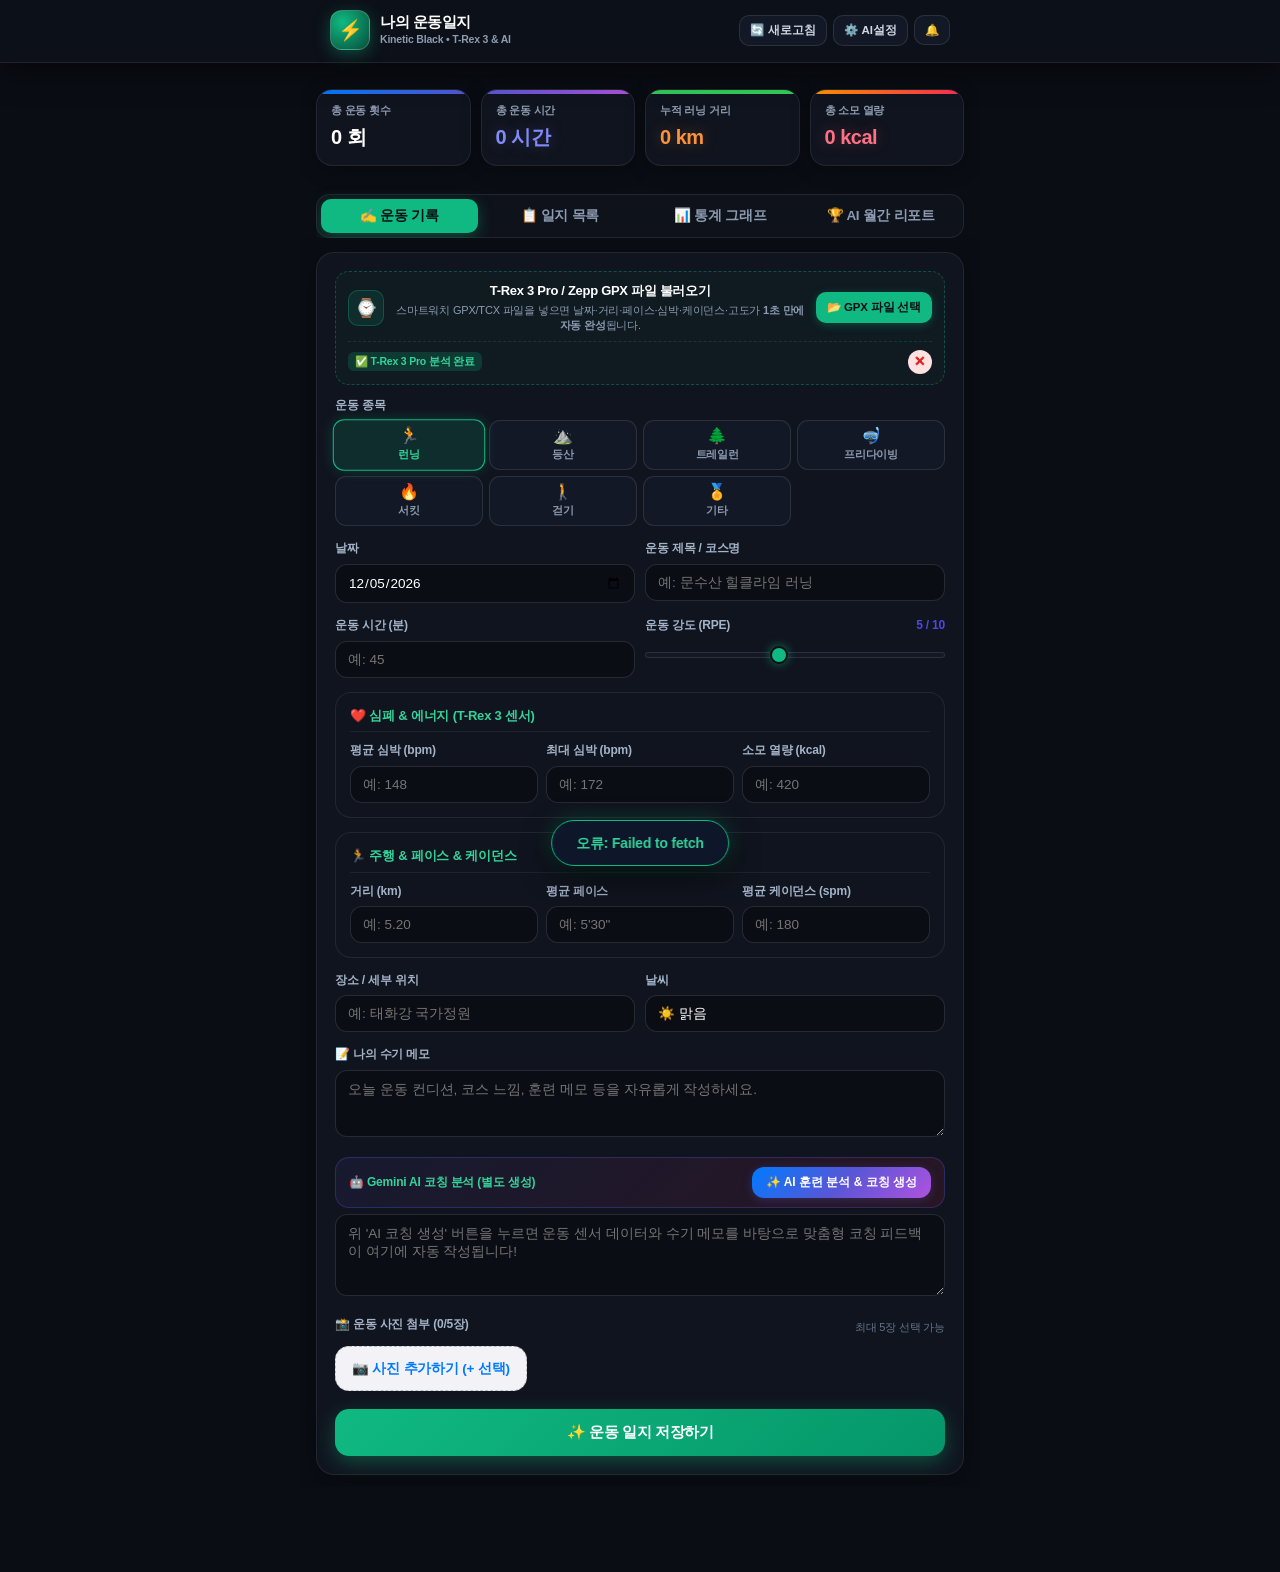
==== commit 075d571d: "fix: Replace google.script.run with callGasApi for comments and improve instant UI feedback" ====
--- a/index.html
+++ b/index.html
@@ -1085,22 +1085,23 @@
       position: fixed;
       bottom: calc(env(safe-area-inset-bottom, 20px) + 28px);
       left: 50%;
-      transform: translateX(-50%);
-      background: rgba(28, 28, 30, 0.94);
+      transform: translateX(-50%) translateY(0);
+      background: rgba(15, 23, 42, 0.96) !important;
       backdrop-filter: blur(20px);
       -webkit-backdrop-filter: blur(20px);
-      color: #FFFFFF;
-      padding: 12px 22px;
+      color: #34D399 !important;
+      border: 1.5px solid #10B981 !important;
+      box-shadow: 0 10px 30px rgba(0, 0, 0, 0.7), 0 0 20px rgba(16, 185, 129, 0.35) !important;
+      padding: 12px 24px;
       border-radius: 24px;
-      font-size: 13.5px;
-      font-weight: 700;
+      font-size: 14px;
+      font-weight: 800;
       opacity: 0;
       transition: opacity 0.25s, transform 0.25s;
       pointer-events: none;
-      z-index: 200;
-      box-shadow: 0 10px 30px rgba(0, 0, 0, 0.3);
-    }
-    #toast.show { opacity: 1; transform: translateX(-50%) translateY(-5px); }
+      z-index: 9999999 !important;
+    }
+    #toast.show { opacity: 1; transform: translateX(-50%) translateY(-6px); }
     .hidden { display: none !important; }
   
     /* ================================================================= */
@@ -3957,32 +3958,56 @@
 
       localStorage.setItem('workout_author_name', author);
 
+      // ⚡ 0ms 즉각 UI 반영 (낙관적 업데이트)
+      if (textInput) {
+        textInput.value = '';
+        textInput.blur(); // 모바일 가상 키보드 즉시 내려서 화면 확보
+      }
+
+      const tempId = 'temp-' + Date.now();
+      const now = new Date();
+      const nowStr = now.getFullYear() + '-' + String(now.getMonth() + 1).padStart(2, '0') + '-' + String(now.getDate()).padStart(2, '0') + ' ' + String(now.getHours()).padStart(2, '0') + ':' + String(now.getMinutes()).padStart(2, '0');
+      
+      const tempComment = {
+        id: tempId,
+        author: author,
+        text: text,
+        createdAt: nowStr
+      };
+
+      const log = allLogs.find(function(l) { return l.rowIndex === rowIndex; });
+      if (log) {
+        log.comments = log.comments || [];
+        log.comments.push(tempComment);
+        renderLogs();
+      }
+
+      showToast('댓글이 등록되었습니다! 💬');
+
       if (submitBtn) {
         submitBtn.disabled = true;
         submitBtn.textContent = '...';
       }
 
-      showToast('댓글 등록 중...');
       callGasApi('addWorkoutComment', { rowIndex: rowIndex, commentData: { author: author, text: text } }, function(res) {
         if (submitBtn) {
           submitBtn.disabled = false;
           submitBtn.textContent = '등록';
         }
-        if (textInput) textInput.value = '';
-        showToast('댓글이 등록되었습니다! 💬');
-        
-        const log = allLogs.find(function(l) { return l.rowIndex === rowIndex; });
         if (log && res && res.comments) {
           log.comments = res.comments;
           renderLogs();
-        } else {
-          loadData();
         }
       }, function(err) {
         if (submitBtn) {
           submitBtn.disabled = false;
           submitBtn.textContent = '등록';
         }
+        if (log && log.comments) {
+          log.comments = log.comments.filter(function(c) { return c.id !== tempId; });
+          renderLogs();
+        }
+        if (textInput) textInput.value = text;
         alert('댓글 등록 실패: ' + (err.message || err));
       });
     }
@@ -3992,17 +4017,32 @@
       const newText = prompt('댓글/피드백을 수정하세요:', currentText);
       if (newText === null || newText.trim() === '' || newText.trim() === currentText) return;
 
-      showToast('댓글 수정 중...');
+      const log = allLogs.find(function(l) { return l.rowIndex === rowIndex; });
+      let oldText = '';
+      if (log && log.comments) {
+        const c = log.comments.find(function(item) { return item.id === commentId; });
+        if (c) {
+          oldText = c.text;
+          c.text = newText.trim();
+          c.updatedAt = new Date().toISOString();
+          renderLogs();
+        }
+      }
+
+      showToast('댓글이 수정되었습니다! ✏️');
       callGasApi('updateWorkoutComment', { rowIndex: rowIndex, commentId: commentId, newText: newText.trim() }, function(res) {
-        showToast('댓글이 수정되었습니다! ✏️');
-        const log = allLogs.find(function(l) { return l.rowIndex === rowIndex; });
         if (log && res && res.comments) {
           log.comments = res.comments;
           renderLogs();
-        } else {
-          loadData();
         }
       }, function(err) {
+        if (log && log.comments) {
+          const c = log.comments.find(function(item) { return item.id === commentId; });
+          if (c) {
+            c.text = oldText;
+            renderLogs();
+          }
+        }
         alert('댓글 수정 실패: ' + (err.message || err));
       });
     }
@@ -4010,17 +4050,29 @@
     function deleteComment(rowIndex, commentId) {
       if (!confirm('이 댓글/피드백을 삭제하시겠습니까?')) return;
 
-      showToast('댓글 삭제 중...');
+      const log = allLogs.find(function(l) { return l.rowIndex === rowIndex; });
+      let removedComment = null;
+      let removedIdx = -1;
+      if (log && log.comments) {
+        removedIdx = log.comments.findIndex(function(c) { return c.id === commentId; });
+        if (removedIdx !== -1) {
+          removedComment = log.comments[removedIdx];
+          log.comments.splice(removedIdx, 1);
+          renderLogs();
+        }
+      }
+
+      showToast('댓글이 삭제되었습니다! 🗑️');
       callGasApi('deleteWorkoutComment', { rowIndex: rowIndex, commentId: commentId }, function(res) {
-        showToast('댓글이 삭제되었습니다! 🗑️');
-        const log = allLogs.find(function(l) { return l.rowIndex === rowIndex; });
         if (log && res && res.comments) {
           log.comments = res.comments;
           renderLogs();
-        } else {
-          loadData();
         }
       }, function(err) {
+        if (log && removedComment) {
+          log.comments.splice(removedIdx, 0, removedComment);
+          renderLogs();
+        }
         alert('댓글 삭제 실패: ' + (err.message || err));
       });
     }
@@ -4643,12 +4695,14 @@
         .replace(/'/g, '&#039;');
     }
 
+    let toastTimeout = null;
     function showToast(msg) {
       const t = document.getElementById('toast');
       if (!t) return;
       t.textContent = msg;
       t.classList.add('show');
-      setTimeout(function() { t.classList.remove('show'); }, 2200);
+      if (toastTimeout) clearTimeout(toastTimeout);
+      toastTimeout = setTimeout(function() { t.classList.remove('show'); }, 2800);
     }
   
     // =================================================================
